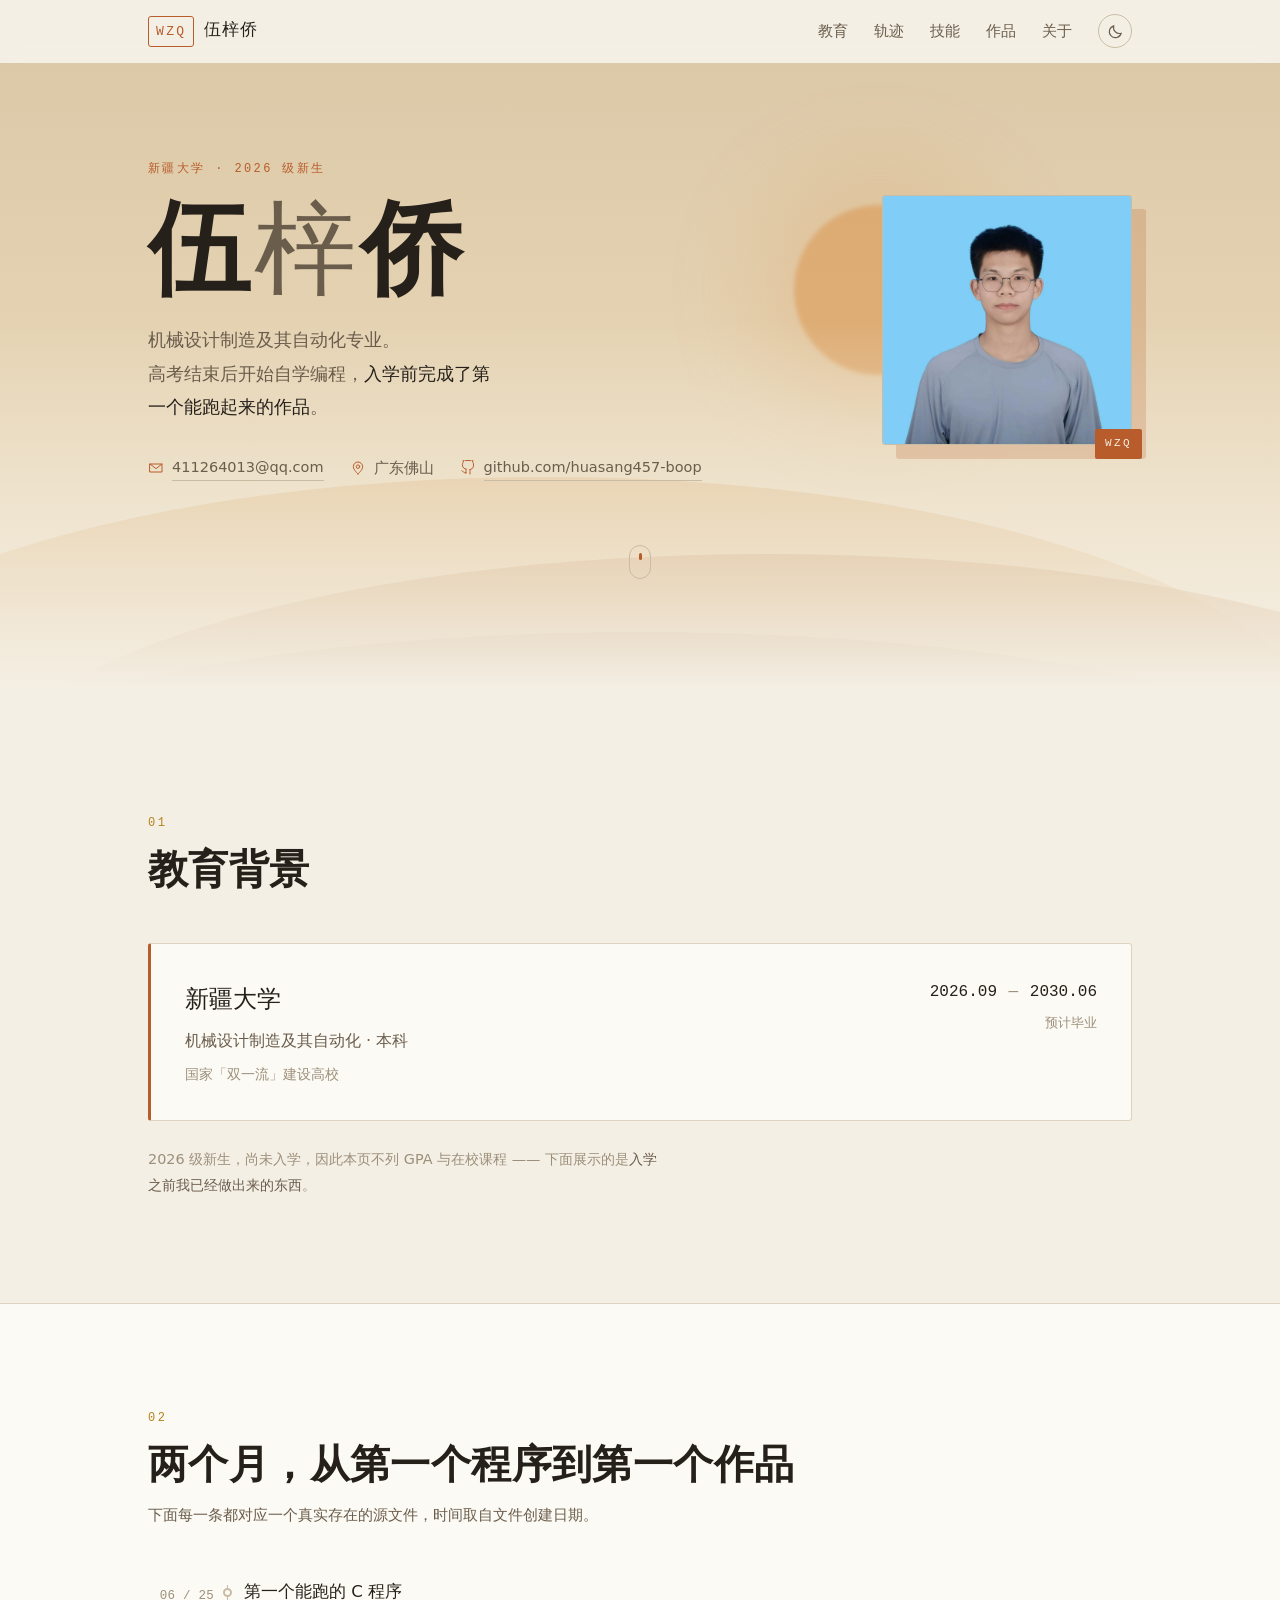
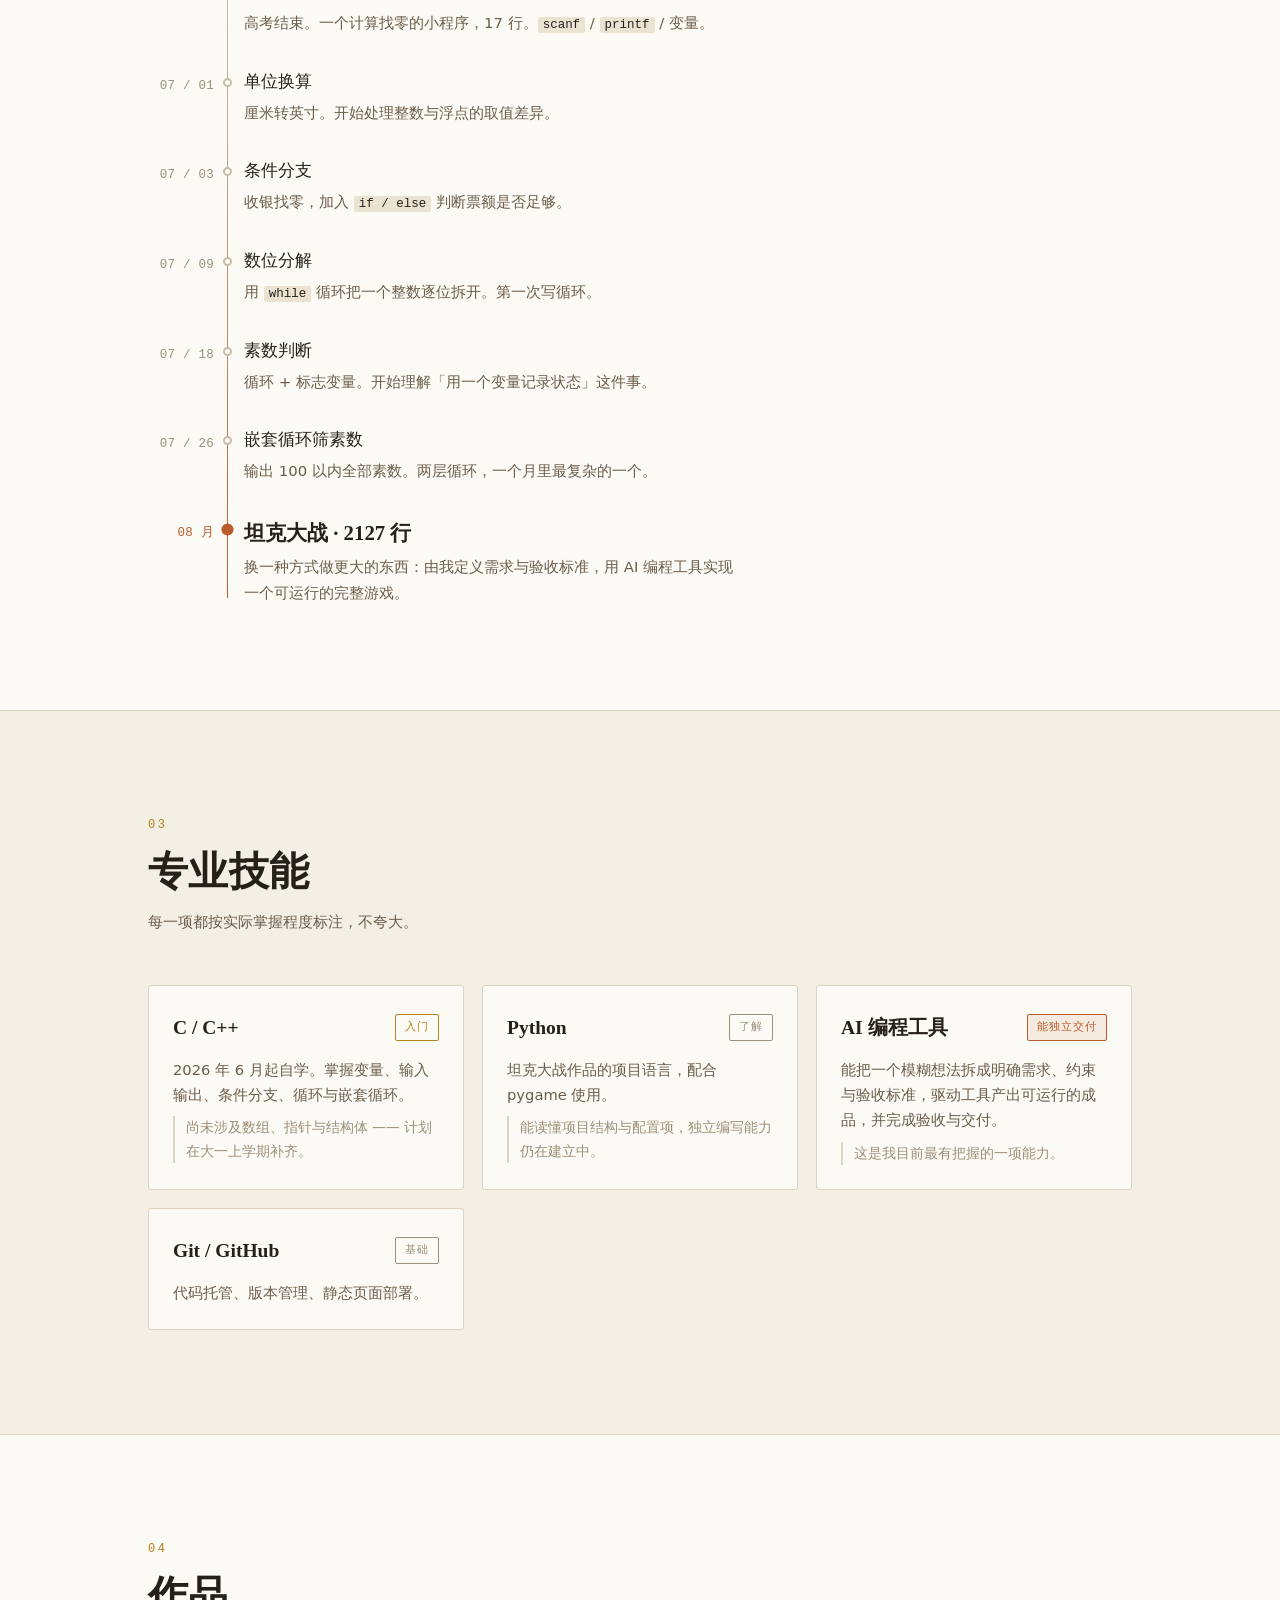
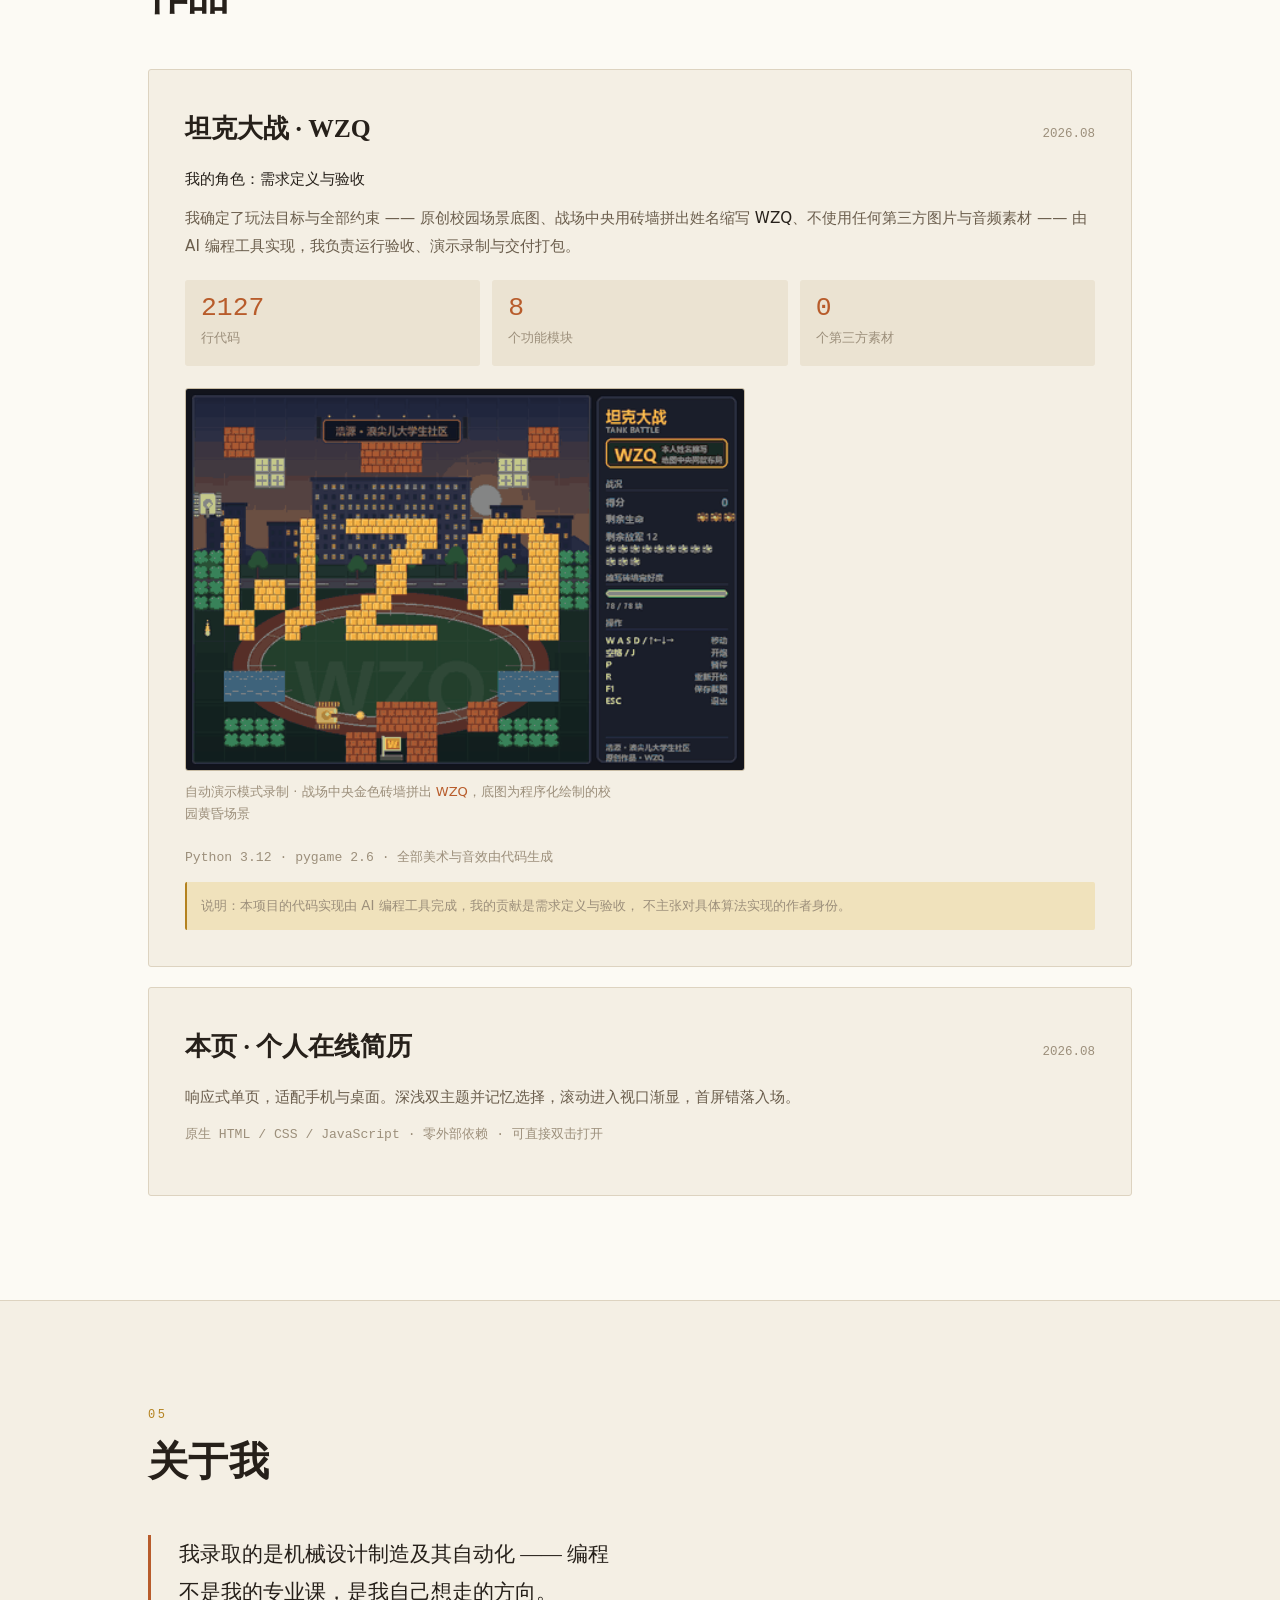
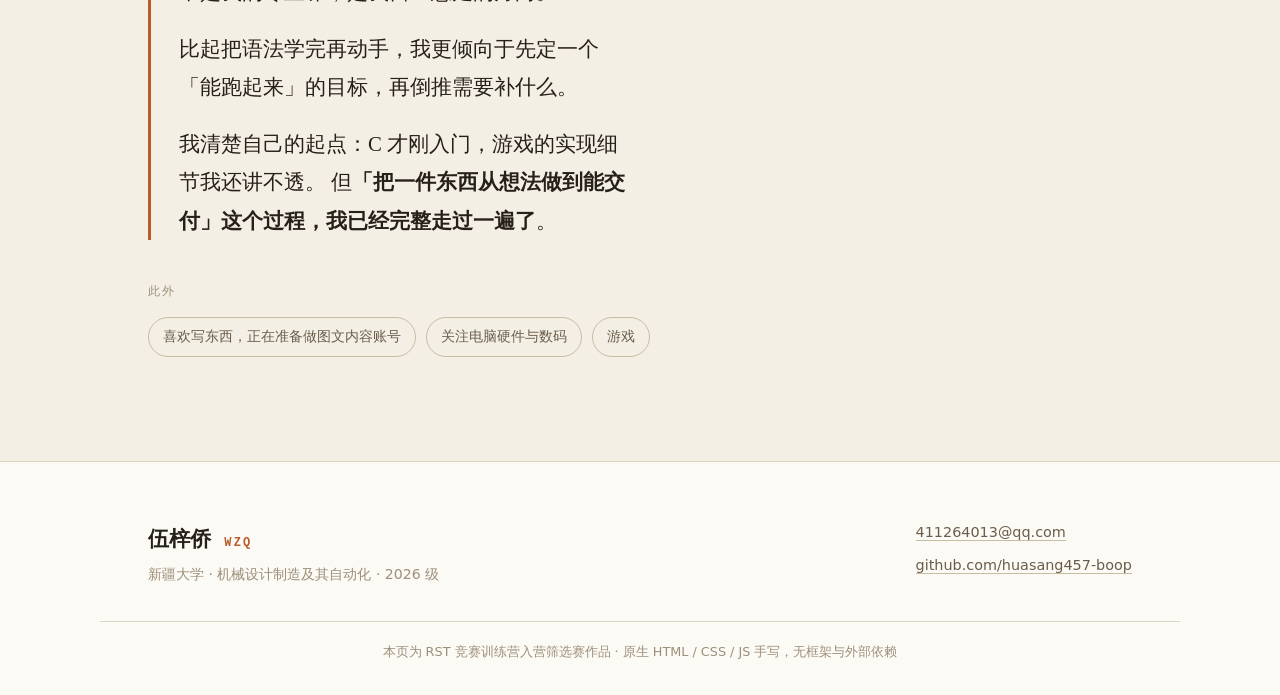
==== index.html @ b99a8194 "RST 竞赛训练营入营筛选赛作品 必做题：个人在线简历（resume/） - 原生 HTML/CSS/JS，零外部依赖，双击即可打开 - 375/768/1280 三档响应式实测通过 - 深浅主题切换" ====
<!DOCTYPE html>
<html lang="zh-CN">
<head>
<meta charset="UTF-8">
<meta name="viewport" content="width=device-width, initial-scale=1.0">
<title>伍梓侨 · 个人简历</title>
<!-- GitHub Pages 从仓库根目录发布，此页把访客转到 resume/ -->
<meta http-equiv="refresh" content="0; url=resume/index.html">
<link rel="canonical" href="resume/index.html">
<style>
  html { color-scheme: light dark; }
  body {
    margin: 0; min-height: 100vh; display: grid; place-items: center;
    background: #F4EFE4; color: #26201A;
    font-family: "PingFang SC", "Microsoft YaHei", system-ui, sans-serif;
    text-align: center; padding: 24px;
  }
  @media (prefers-color-scheme: dark) { body { background: #10161F; color: #EDE5D6; } }
  a { color: #B85C2B; }
  @media (prefers-color-scheme: dark) { a { color: #E0793F; } }
</style>
</head>
<body>
  <div>
    <p>正在跳转到简历页面…</p>
    <p><a href="resume/index.html">如果没有自动跳转，请点这里</a></p>
  </div>
  <script>location.replace('resume/index.html');</script>
</body>
</html>
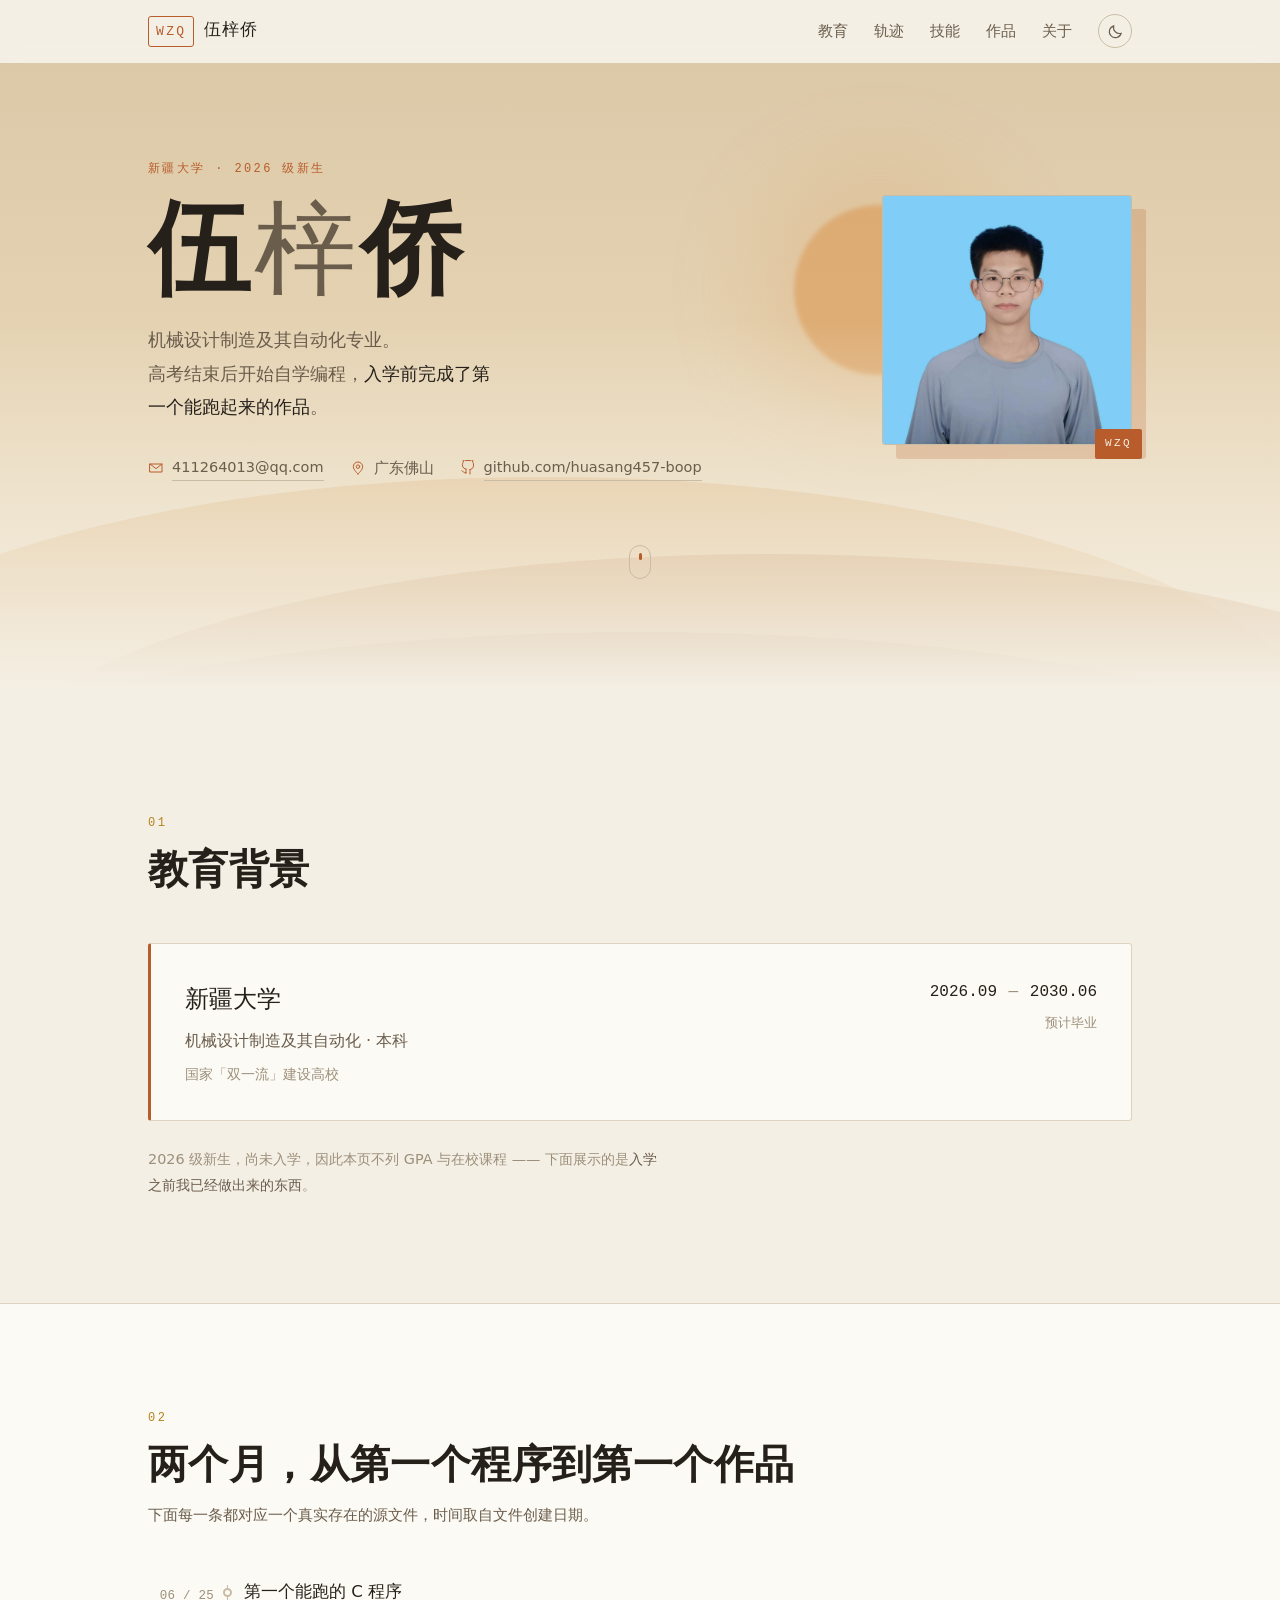
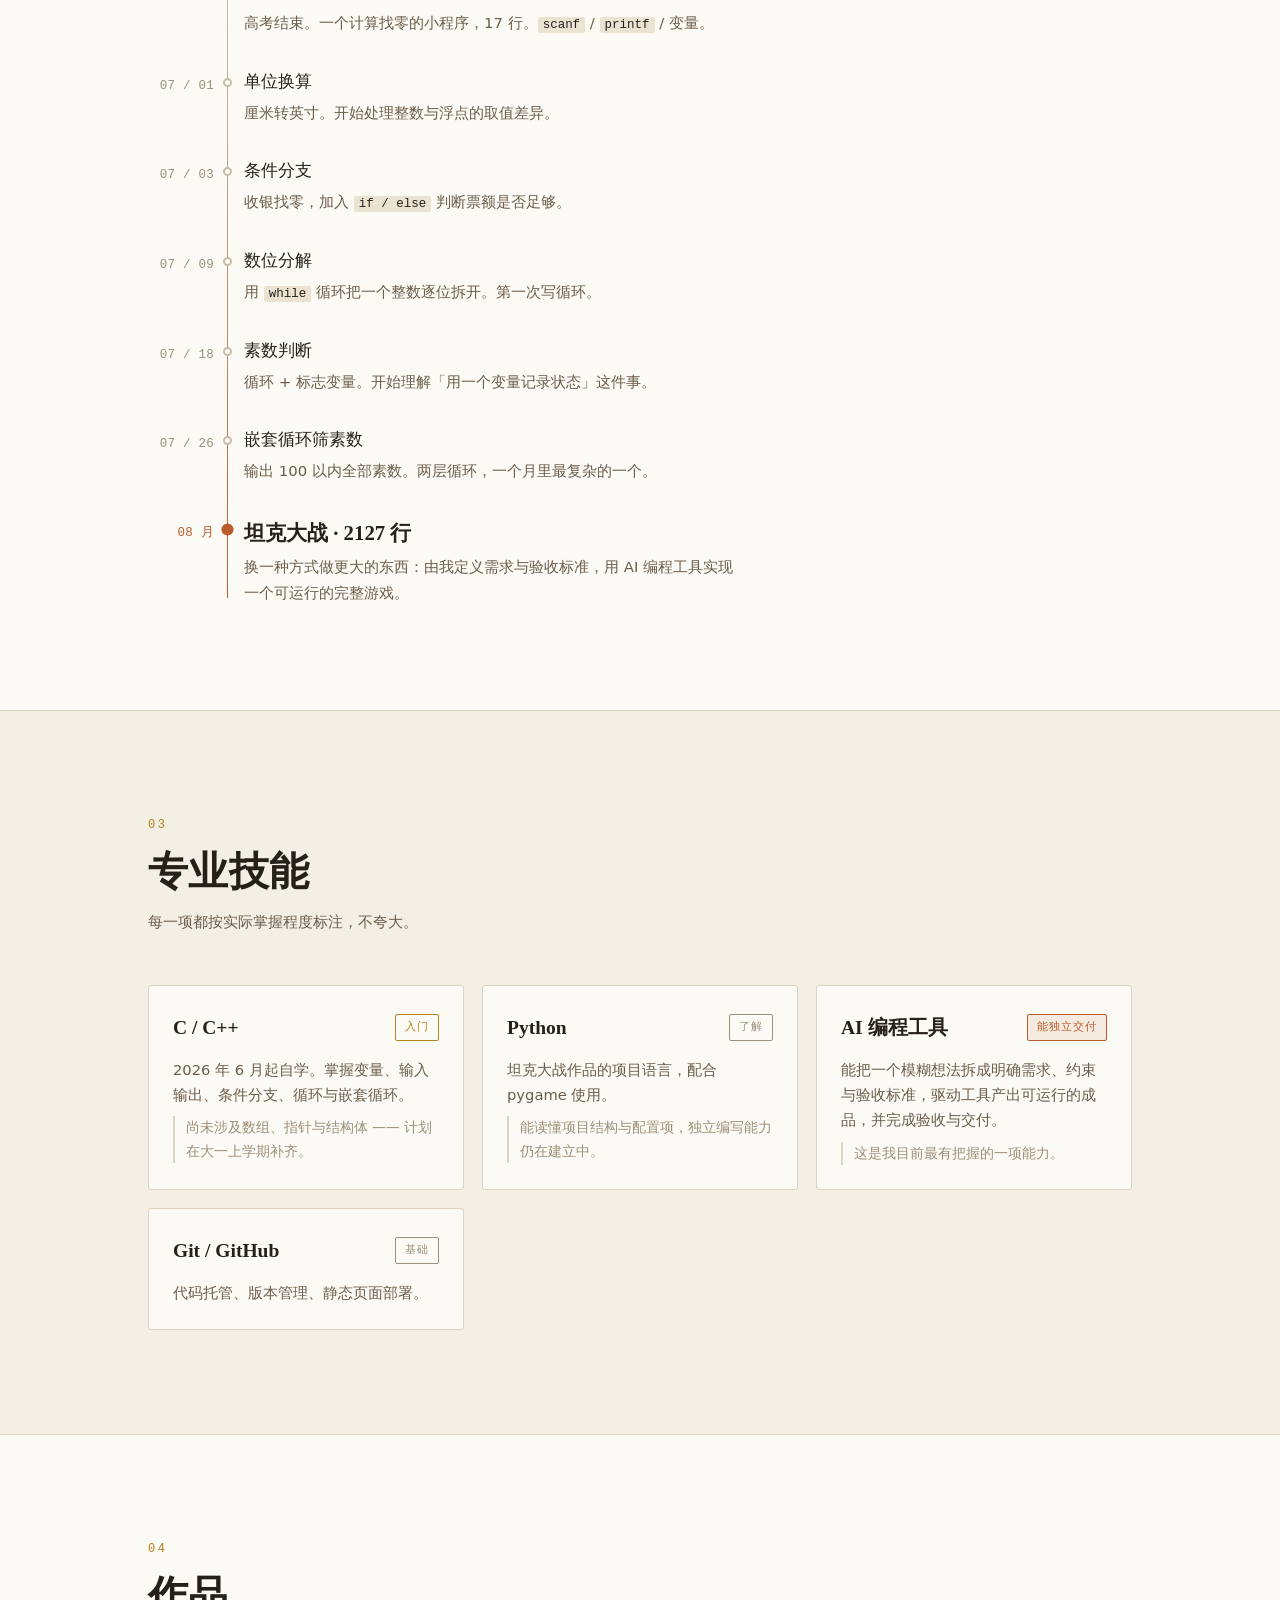
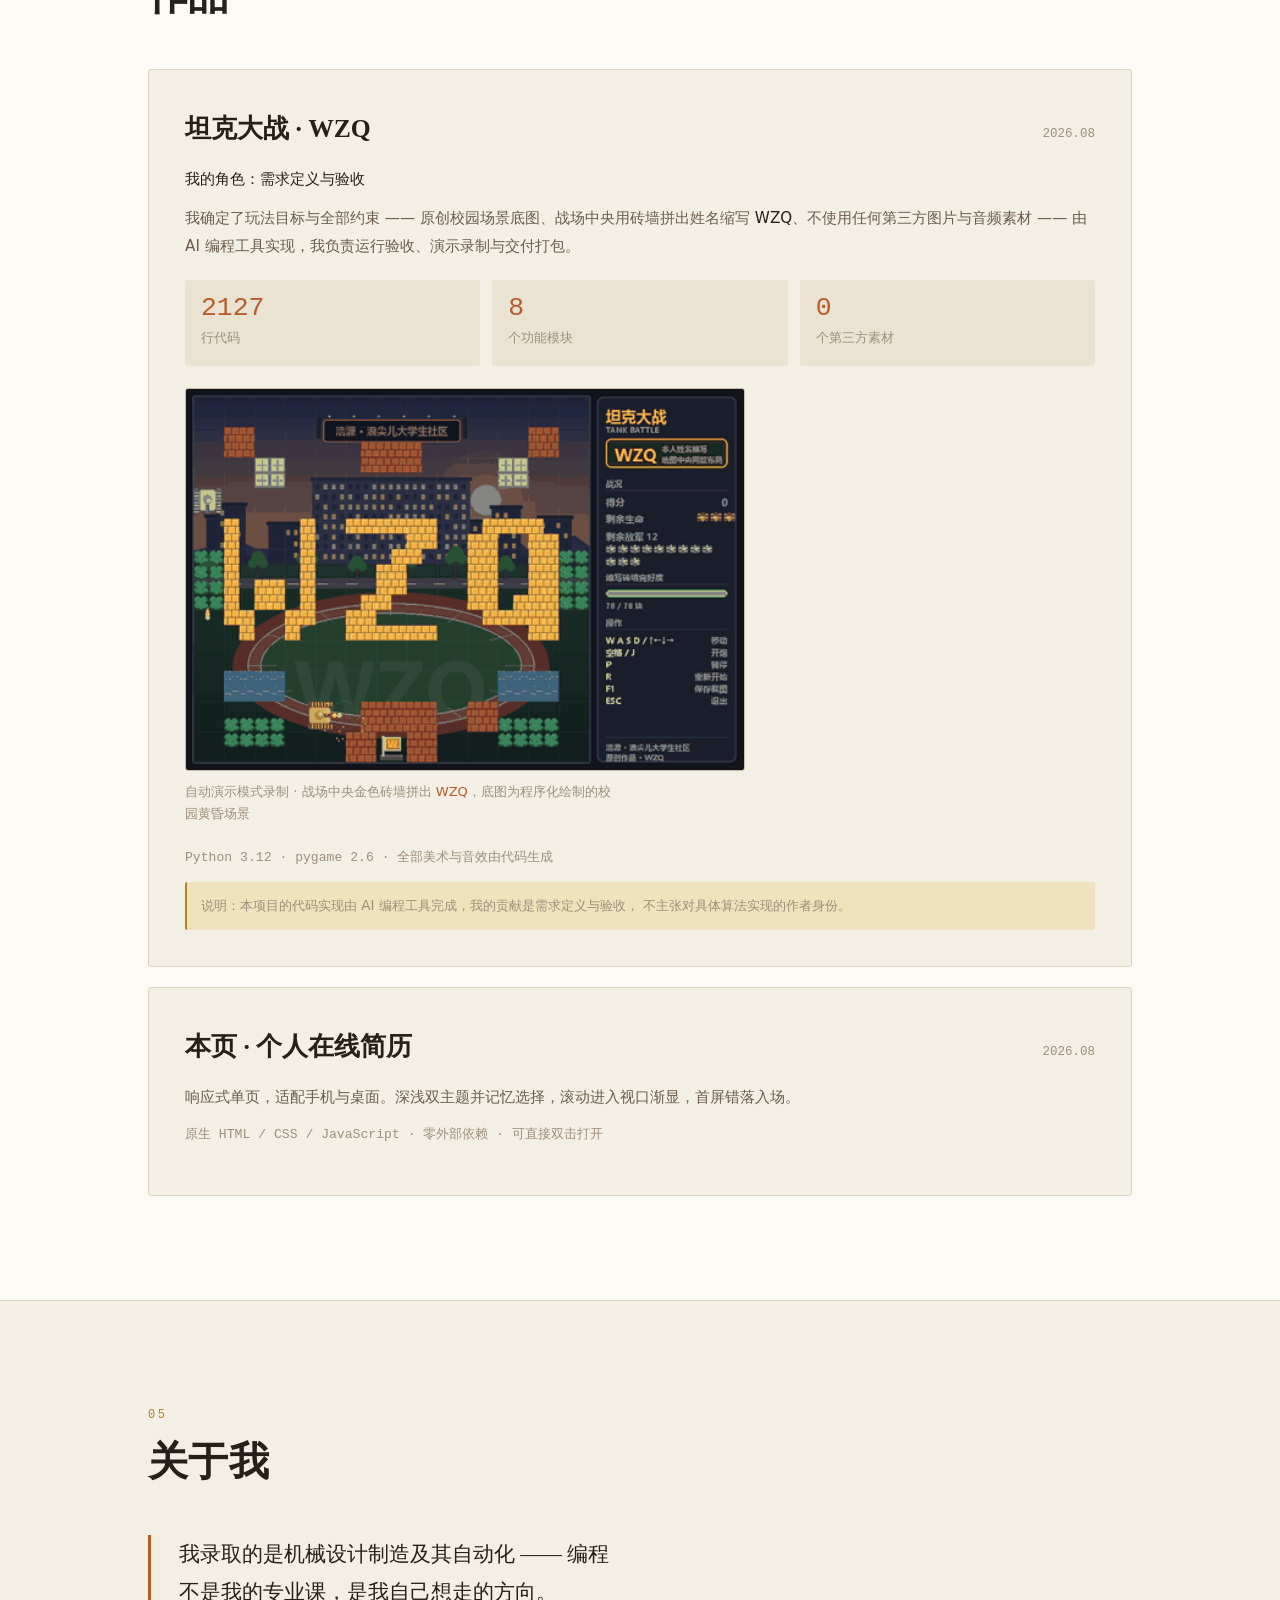
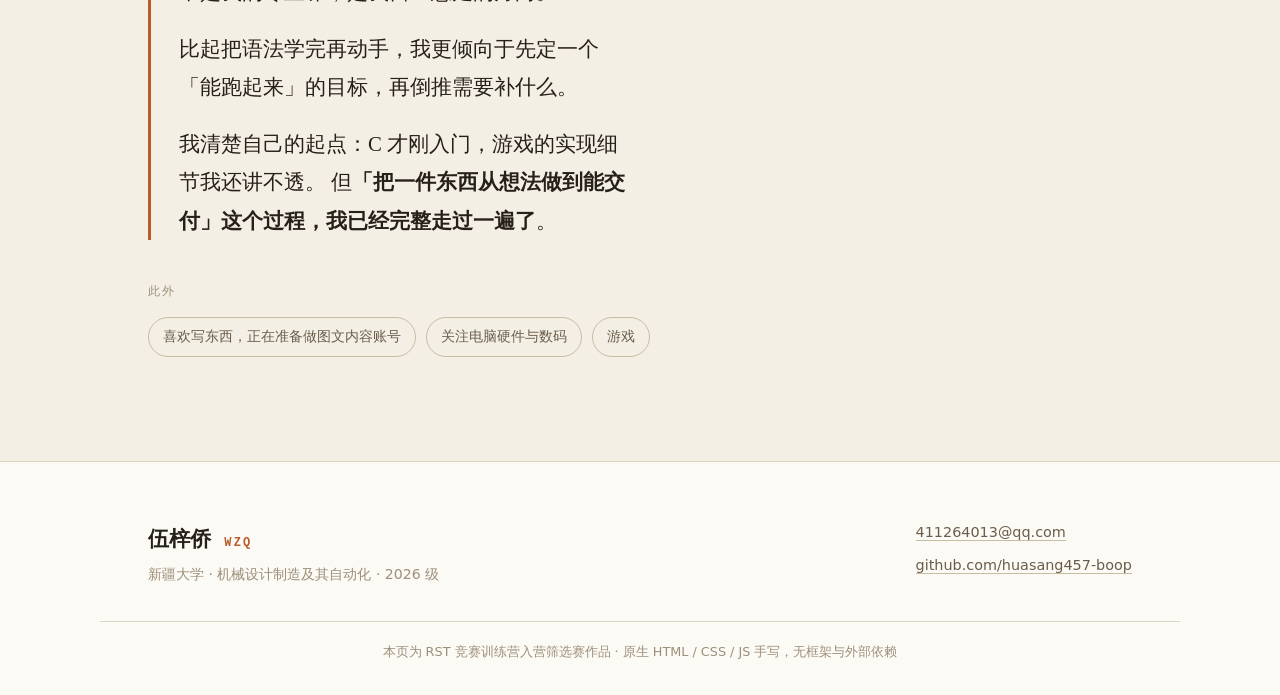
==== commit e9fda6ec: "RST 竞赛训练营入营筛选赛作品 必做题：个人在线简历（resume/） - 原生 HTML/CSS/JS，零外部依赖，双击即可打开 - 375/768/1280 三档响应式实测通过 - 深浅主题切换" ====
--- a/index.html
+++ b/index.html
@@ -4,27 +4,349 @@
 <meta charset="UTF-8">
 <meta name="viewport" content="width=device-width, initial-scale=1.0">
 <title>伍梓侨 · 个人简历</title>
-<!-- GitHub Pages 从仓库根目录发布，此页把访客转到 resume/ -->
-<meta http-equiv="refresh" content="0; url=resume/index.html">
-<link rel="canonical" href="resume/index.html">
-<style>
-  html { color-scheme: light dark; }
-  body {
-    margin: 0; min-height: 100vh; display: grid; place-items: center;
-    background: #F4EFE4; color: #26201A;
-    font-family: "PingFang SC", "Microsoft YaHei", system-ui, sans-serif;
-    text-align: center; padding: 24px;
-  }
-  @media (prefers-color-scheme: dark) { body { background: #10161F; color: #EDE5D6; } }
-  a { color: #B85C2B; }
-  @media (prefers-color-scheme: dark) { a { color: #E0793F; } }
-</style>
+<meta name="description" content="伍梓侨 —— 新疆大学 2026 级机械设计制造及其自动化专业新生。">
+<meta name="author" content="伍梓侨">
+<link rel="stylesheet" href="style.css">
+<!-- 内联 SVG 图标，无外部图标库依赖；favicon 用 data URI，避免额外请求 -->
+<link rel="icon" href="data:image/svg+xml,<svg xmlns='http://www.w3.org/2000/svg' viewBox='0 0 32 32'><text y='26' font-size='24'>🏜️</text></svg>">
 </head>
 <body>
-  <div>
-    <p>正在跳转到简历页面…</p>
-    <p><a href="resume/index.html">如果没有自动跳转，请点这里</a></p>
-  </div>
-  <script>location.replace('resume/index.html');</script>
+
+<!-- ══════════ 顶部导航 ══════════
+     桌面端为横向导航条；≤768px 折叠为汉堡菜单（见 script.js） -->
+<header class="site-header" id="siteHeader">
+  <div class="nav-inner">
+    <a class="brand" href="#top" aria-label="返回顶部">
+      <span class="brand-mark">WZQ</span>
+      <span class="brand-name">伍梓侨</span>
+    </a>
+
+    <!-- 汉堡按钮：仅移动端可见 -->
+    <button class="nav-toggle" id="navToggle" aria-label="展开导航菜单" aria-expanded="false" aria-controls="navMenu">
+      <span class="bar"></span><span class="bar"></span><span class="bar"></span>
+    </button>
+
+    <nav class="nav-menu" id="navMenu" aria-label="主导航">
+      <a href="#education">教育</a>
+      <a href="#journey">轨迹</a>
+      <a href="#skills">技能</a>
+      <a href="#projects">作品</a>
+      <a href="#about">关于</a>
+      <!-- 主题切换：状态写入 localStorage，见 script.js -->
+      <button class="theme-toggle" id="themeToggle" aria-label="切换深色 / 浅色主题">
+        <svg class="icon-sun" viewBox="0 0 24 24" aria-hidden="true">
+          <circle cx="12" cy="12" r="4.2"/>
+          <g stroke-linecap="round">
+            <line x1="12" y1="2.5" x2="12" y2="5"/><line x1="12" y1="19" x2="12" y2="21.5"/>
+            <line x1="2.5" y1="12" x2="5" y2="12"/><line x1="19" y1="12" x2="21.5" y2="12"/>
+            <line x1="5.2" y1="5.2" x2="7" y2="7"/><line x1="17" y1="17" x2="18.8" y2="18.8"/>
+            <line x1="18.8" y1="5.2" x2="17" y2="7"/><line x1="7" y1="17" x2="5.2" y2="18.8"/>
+          </g>
+        </svg>
+        <svg class="icon-moon" viewBox="0 0 24 24" aria-hidden="true">
+          <path d="M20 14.5A8.5 8.5 0 0 1 9.5 4a8.5 8.5 0 1 0 10.5 10.5z"/>
+        </svg>
+      </button>
+    </nav>
+  </div>
+</header>
+
+<main id="top">
+
+<!-- ══════════ 首屏 ══════════
+     背景为纯 CSS 绘制的戈壁地平线，无图片素材 -->
+<section class="hero">
+  <div class="dunes" aria-hidden="true">
+    <div class="sun"></div>
+    <div class="dune dune-3"></div>
+    <div class="dune dune-2"></div>
+    <div class="dune dune-1"></div>
+  </div>
+
+  <div class="hero-inner">
+    <div class="hero-text">
+      <p class="eyebrow reveal" data-delay="0">新疆大学 · 2026 级新生</p>
+      <h1 class="reveal" data-delay="1">伍<span class="thin">梓</span>侨</h1>
+      <p class="tagline reveal" data-delay="2">
+        机械设计制造及其自动化专业。<br>
+        高考结束后开始自学编程，<strong>入学前完成了第一个能跑起来的作品</strong>。
+      </p>
+
+      <ul class="hero-meta reveal" data-delay="3">
+        <li>
+          <svg viewBox="0 0 24 24" aria-hidden="true"><path d="M3 6h18v12H3z"/><path d="M3 6l9 7 9-7"/></svg>
+          <a href="mailto:411264013@qq.com">411264013@qq.com</a>
+        </li>
+        <li>
+          <svg viewBox="0 0 24 24" aria-hidden="true"><path d="M12 21s7-6.2 7-11a7 7 0 1 0-14 0c0 4.8 7 11 7 11z"/><circle cx="12" cy="10" r="2.6"/></svg>
+          <span>广东佛山</span>
+        </li>
+        <li>
+          <svg viewBox="0 0 24 24" aria-hidden="true"><path d="M9 19c-4 1.4-4-2.4-6-3m12 5v-3.9a3.4 3.4 0 0 0-.9-2.6c3-.3 6.2-1.5 6.2-6.7A5.2 5.2 0 0 0 19 3.3a4.9 4.9 0 0 0-.1-3.6s-1.1-.3-3.6 1.4a12.3 12.3 0 0 0-6.6 0C6.2-.6 5.1-.3 5.1-.3A4.9 4.9 0 0 0 5 3.3 5.2 5.2 0 0 0 3.6 6.9c0 5.2 3.2 6.4 6.2 6.7a3.4 3.4 0 0 0-.9 2.5V20"/></svg>
+          <a href="https://github.com/huasang457-boop" target="_blank" rel="noopener">github.com/huasang457-boop</a>
+        </li>
+      </ul>
+
+      <!-- 联系方式仅保留邮箱。手机号不写入本页（包括注释），
+           因为页面源码在线公开可见，写在注释里同样会被爬虫抓取。 -->
+    </div>
+
+    <figure class="hero-photo reveal" data-delay="2">
+      <!-- 图片放在本目录内，使 resume/ 可独立部署，不依赖上级目录 -->
+      <img src="avatar.jpg" alt="伍梓侨的个人照片" width="1281" height="1280" loading="eager">
+      <figcaption class="photo-tag">WZQ</figcaption>
+    </figure>
+  </div>
+
+  <a class="scroll-cue" href="#education" aria-label="向下滚动">
+    <span></span>
+  </a>
+</section>
+
+<!-- ══════════ 教育背景 ══════════ -->
+<section id="education" class="section">
+  <div class="wrap">
+    <header class="section-head reveal">
+      <span class="sec-index">01</span>
+      <h2>教育背景</h2>
+    </header>
+
+    <div class="edu-card reveal">
+      <div class="edu-main">
+        <h3>新疆大学</h3>
+        <p class="edu-major">机械设计制造及其自动化 · 本科</p>
+        <p class="edu-note">国家「双一流」建设高校</p>
+      </div>
+      <div class="edu-side">
+        <p class="edu-time">2026.09 <span>—</span> 2030.06</p>
+        <p class="edu-status">预计毕业</p>
+      </div>
+    </div>
+
+    <p class="note reveal">
+      2026 级新生，尚未入学，因此本页不列 GPA 与在校课程 ——
+      下面展示的是<strong>入学之前我已经做出来的东西</strong>。
+    </p>
+  </div>
+</section>
+
+<!-- ══════════ 自学轨迹（特色区块） ══════════
+     这是本页的叙事主体：用真实文件的时间戳还原两个月的自学过程 -->
+<section id="journey" class="section section-alt">
+  <div class="wrap">
+    <header class="section-head reveal">
+      <span class="sec-index">02</span>
+      <h2>两个月，从第一个程序到第一个作品</h2>
+      <p class="section-dek">下面每一条都对应一个真实存在的源文件，时间取自文件创建日期。</p>
+    </header>
+
+    <ol class="timeline">
+      <li class="reveal">
+        <time datetime="2026-06-25">06 / 25</time>
+        <div class="tl-body">
+          <h4>第一个能跑的 C 程序</h4>
+          <p>高考结束。一个计算找零的小程序，17 行。<code>scanf</code> / <code>printf</code> / 变量。</p>
+        </div>
+      </li>
+      <li class="reveal">
+        <time datetime="2026-07-01">07 / 01</time>
+        <div class="tl-body">
+          <h4>单位换算</h4>
+          <p>厘米转英寸。开始处理整数与浮点的取值差异。</p>
+        </div>
+      </li>
+      <li class="reveal">
+        <time datetime="2026-07-03">07 / 03</time>
+        <div class="tl-body">
+          <h4>条件分支</h4>
+          <p>收银找零，加入 <code>if / else</code> 判断票额是否足够。</p>
+        </div>
+      </li>
+      <li class="reveal">
+        <time datetime="2026-07-09">07 / 09</time>
+        <div class="tl-body">
+          <h4>数位分解</h4>
+          <p>用 <code>while</code> 循环把一个整数逐位拆开。第一次写循环。</p>
+        </div>
+      </li>
+      <li class="reveal">
+        <time datetime="2026-07-18">07 / 18</time>
+        <div class="tl-body">
+          <h4>素数判断</h4>
+          <p>循环 + 标志变量。开始理解「用一个变量记录状态」这件事。</p>
+        </div>
+      </li>
+      <li class="reveal">
+        <time datetime="2026-07-26">07 / 26</time>
+        <div class="tl-body">
+          <h4>嵌套循环筛素数</h4>
+          <p>输出 100 以内全部素数。两层循环，一个月里最复杂的一个。</p>
+        </div>
+      </li>
+      <li class="reveal is-peak">
+        <time datetime="2026-08">08 月</time>
+        <div class="tl-body">
+          <h4>坦克大战 · 2127 行</h4>
+          <p>换一种方式做更大的东西：由我定义需求与验收标准，用 AI 编程工具实现一个可运行的完整游戏。</p>
+        </div>
+      </li>
+    </ol>
+  </div>
+</section>
+
+<!-- ══════════ 专业技能 ══════════ -->
+<section id="skills" class="section">
+  <div class="wrap">
+    <header class="section-head reveal">
+      <span class="sec-index">03</span>
+      <h2>专业技能</h2>
+      <p class="section-dek">每一项都按实际掌握程度标注，不夸大。</p>
+    </header>
+
+    <div class="skill-grid">
+      <article class="skill reveal">
+        <div class="skill-top">
+          <h3>C / C++</h3>
+          <span class="level level-2">入门</span>
+        </div>
+        <p>2026 年 6 月起自学。掌握变量、输入输出、条件分支、循环与嵌套循环。</p>
+        <p class="skill-honest">尚未涉及数组、指针与结构体 —— 计划在大一上学期补齐。</p>
+      </article>
+
+      <article class="skill reveal">
+        <div class="skill-top">
+          <h3>Python</h3>
+          <span class="level level-1">了解</span>
+        </div>
+        <p>坦克大战作品的项目语言，配合 pygame 使用。</p>
+        <p class="skill-honest">能读懂项目结构与配置项，独立编写能力仍在建立中。</p>
+      </article>
+
+      <article class="skill reveal">
+        <div class="skill-top">
+          <h3>AI 编程工具</h3>
+          <span class="level level-3">能独立交付</span>
+        </div>
+        <p>能把一个模糊想法拆成明确需求、约束与验收标准，驱动工具产出可运行的成品，并完成验收与交付。</p>
+        <p class="skill-honest">这是我目前最有把握的一项能力。</p>
+      </article>
+
+      <article class="skill reveal">
+        <div class="skill-top">
+          <h3>Git / GitHub</h3>
+          <span class="level level-1">基础</span>
+        </div>
+        <p>代码托管、版本管理、静态页面部署。</p>
+      </article>
+    </div>
+  </div>
+</section>
+
+<!-- ══════════ 项目经历 ══════════ -->
+<section id="projects" class="section section-alt">
+  <div class="wrap">
+    <header class="section-head reveal">
+      <span class="sec-index">04</span>
+      <h2>作品</h2>
+    </header>
+
+    <article class="project reveal">
+      <div class="project-head">
+        <h3>坦克大战 · WZQ</h3>
+        <span class="project-time">2026.08</span>
+      </div>
+      <p class="project-role"><strong>我的角色：</strong>需求定义与验收</p>
+      <p>
+        我确定了玩法目标与全部约束 —— 原创校园场景底图、战场中央用砖墙拼出姓名缩写
+        <strong>WZQ</strong>、不使用任何第三方图片与音频素材 ——
+        由 AI 编程工具实现，我负责运行验收、演示录制与交付打包。
+      </p>
+      <ul class="project-facts">
+        <li><b>2127</b><span>行代码</span></li>
+        <li><b>8</b><span>个功能模块</span></li>
+        <li><b>0</b><span>个第三方素材</span></li>
+      </ul>
+      <!-- 演示动画：由游戏自带的 --demo 自动演示模式录制，非手动剪辑
+           lazy 加载，不拖慢首屏 -->
+      <figure class="project-demo">
+        <img src="tank-demo.gif" alt="坦克大战演示动画：战场中央的金色砖墙拼出 WZQ 字样，背景为校园黄昏场景"
+             width="457" height="312" loading="lazy" decoding="async">
+        <figcaption>
+          自动演示模式录制 · 战场中央金色砖墙拼出 <strong>WZQ</strong>，底图为程序化绘制的校园黄昏场景
+        </figcaption>
+      </figure>
+
+      <p class="project-stack">Python 3.12 · pygame 2.6 · 全部美术与音效由代码生成</p>
+      <p class="project-honest">
+        说明：本项目的代码实现由 AI 编程工具完成，我的贡献是需求定义与验收，
+        不主张对具体算法实现的作者身份。
+      </p>
+    </article>
+
+    <article class="project reveal">
+      <div class="project-head">
+        <h3>本页 · 个人在线简历</h3>
+        <span class="project-time">2026.08</span>
+      </div>
+      <p>
+        响应式单页，适配手机与桌面。深浅双主题并记忆选择，滚动进入视口渐显，首屏错落入场。
+      </p>
+      <p class="project-stack">原生 HTML / CSS / JavaScript · 零外部依赖 · 可直接双击打开</p>
+    </article>
+  </div>
+</section>
+
+<!-- ══════════ 关于我 ══════════ -->
+<section id="about" class="section">
+  <div class="wrap">
+    <header class="section-head reveal">
+      <span class="sec-index">05</span>
+      <h2>关于我</h2>
+    </header>
+
+    <blockquote class="statement reveal">
+      <p>
+        我录取的是机械设计制造及其自动化 —— 编程不是我的专业课，是我自己想走的方向。
+      </p>
+      <p>
+        比起把语法学完再动手，我更倾向于先定一个「能跑起来」的目标，再倒推需要补什么。
+      </p>
+      <p>
+        我清楚自己的起点：C 才刚入门，游戏的实现细节我还讲不透。
+        但<strong>「把一件东西从想法做到能交付」这个过程，我已经完整走过一遍了</strong>。
+      </p>
+    </blockquote>
+
+    <div class="interests reveal">
+      <h3>此外</h3>
+      <ul>
+        <li>喜欢写东西，正在准备做图文内容账号</li>
+        <li>关注电脑硬件与数码</li>
+        <li>游戏</li>
+      </ul>
+    </div>
+  </div>
+</section>
+
+</main>
+
+<!-- ══════════ 页脚 ══════════ -->
+<footer class="site-footer">
+  <div class="wrap footer-inner">
+    <div>
+      <p class="footer-name">伍梓侨 <span>WZQ</span></p>
+      <p class="footer-sub">新疆大学 · 机械设计制造及其自动化 · 2026 级</p>
+    </div>
+    <ul class="footer-links">
+      <li><a href="mailto:411264013@qq.com">411264013@qq.com</a></li>
+      <li><a href="https://github.com/huasang457-boop" target="_blank" rel="noopener">github.com/huasang457-boop</a></li>
+    </ul>
+  </div>
+  <p class="colophon">
+    本页为 RST 竞赛训练营入营筛选赛作品 · 原生 HTML / CSS / JS 手写，无框架与外部依赖
+  </p>
+</footer>
+
+<script src="script.js"></script>
 </body>
 </html>
--- a/style.css
+++ b/style.css
@@ -0,0 +1,446 @@
+/* ============================================================
+   伍梓侨 · 个人简历  样式表
+   ------------------------------------------------------------
+   设计方向：西北 / 新疆地域色
+     浅色主题 = 戈壁米白 + 沙岩赭 + 胡杨金
+     深色主题 = 夜空靛蓝 + 沙岩赭 + 胡杨金
+   约束：零外部依赖（不引入字体 CDN / 图标库 / CSS 框架），
+         保证评委双击 index.html 即可正常显示。
+   ============================================================ */
+
+/* ---------- 1. 设计令牌（浅色为默认） ---------- */
+:root {
+  /* 底色与层次 */
+  --bg:         #F4EFE4;   /* 戈壁米白 */
+  --surface:    #FCFAF4;
+  --surface-2:  #EBE3D2;
+  /* 文字 */
+  --ink:        #26201A;
+  --ink-2:      #6A5D4C;
+  --ink-3:      #9C8F7B;
+  /* 分隔线 */
+  --rule:       #DDD3C0;
+  --rule-2:     #C8BCA4;
+  /* 主色与强调色 */
+  --sand:       #B85C2B;   /* 沙岩赭：主色 */
+  --gold:       #B4821F;   /* 胡杨金：强调色（浅底上压暗以保证对比度） */
+  --gold-soft:  #F0E2BC;
+  --indigo:     #1E3A5F;   /* 夜空靛蓝 */
+  /* 首屏天空 */
+  --sky-top:    #DCC9A8;
+  --sky-bot:    #F0DFC0;
+  --sun:        #D98A3C;
+  --dune-1:     #B0763E;
+  --dune-2:     #C89154;
+  --dune-3:     #DCB176;
+
+  /* 字体栈：全部使用系统已装字体，无网络请求 */
+  --serif: "Noto Serif SC", "Source Han Serif SC", "Songti SC", STSong, SimSun, Georgia, serif;
+  --sans:  "PingFang SC", "Microsoft YaHei", "Hiragino Sans GB", "Noto Sans SC", system-ui, sans-serif;
+  --mono:  "JetBrains Mono", "Cascadia Mono", Consolas, "Courier New", monospace;
+
+  /* 版心与节奏 */
+  --wrap: 1080px;
+  --pad:  clamp(20px, 5vw, 48px);
+}
+
+/* 深色主题：跟随系统 */
+@media (prefers-color-scheme: dark) {
+  :root:not([data-theme="light"]) {
+    --bg:        #10161F;   /* 夜空靛蓝 */
+    --surface:   #18202B;
+    --surface-2: #202A37;
+    --ink:       #EDE5D6;
+    --ink-2:     #A79C8A;
+    --ink-3:     #6D6656;
+    --rule:      #28323F;
+    --rule-2:    #3A4756;
+    --sand:      #E0793F;
+    --gold:      #E5B75C;
+    --gold-soft: #33291339;
+    --indigo:    #7FA8D4;
+    --sky-top:   #0C1220;
+    --sky-bot:   #1D2436;
+    --sun:       #C9702F;
+    --dune-1:    #1A212E;
+    --dune-2:    #232C3B;
+    --dune-3:    #2C3647;
+  }
+}
+/* 深色主题：用户手动切换（优先级高于系统） */
+:root[data-theme="dark"] {
+  --bg:        #10161F;
+  --surface:   #18202B;
+  --surface-2: #202A37;
+  --ink:       #EDE5D6;
+  --ink-2:     #A79C8A;
+  --ink-3:     #6D6656;
+  --rule:      #28323F;
+  --rule-2:    #3A4756;
+  --sand:      #E0793F;
+  --gold:      #E5B75C;
+  --gold-soft: #33291339;
+  --indigo:    #7FA8D4;
+  --sky-top:   #0C1220;
+  --sky-bot:   #1D2436;
+  --sun:       #C9702F;
+  --dune-1:    #1A212E;
+  --dune-2:    #232C3B;
+  --dune-3:    #2C3647;
+}
+
+/* ---------- 2. 基础重置 ---------- */
+*, *::before, *::after { box-sizing: border-box; }
+html { scroll-behavior: smooth; -webkit-text-size-adjust: 100%; }
+body {
+  margin: 0;
+  background: var(--bg);
+  color: var(--ink);
+  font-family: var(--sans);
+  font-size: 16px;
+  line-height: 1.8;
+  -webkit-font-smoothing: antialiased;
+  overflow-x: hidden;               /* 兜底：任何情况下不出现横向滚动条 */
+}
+img { max-width: 100%; height: auto; display: block; }
+a { color: inherit; text-decoration: none; }
+ul, ol { list-style: none; margin: 0; padding: 0; }
+h1, h2, h3, h4 { margin: 0; font-weight: 400; text-wrap: balance; }
+p { margin: 0; }
+:focus-visible { outline: 2px solid var(--sand); outline-offset: 3px; border-radius: 2px; }
+
+.wrap { max-width: var(--wrap); margin: 0 auto; padding: 0 var(--pad); }
+
+/* ---------- 3. 顶部导航 ---------- */
+.site-header {
+  position: sticky; top: 0; z-index: 50;
+  background: color-mix(in srgb, var(--bg) 88%, transparent);
+  backdrop-filter: blur(10px);
+  border-bottom: 1px solid transparent;
+  transition: border-color .3s, background .3s;
+}
+.site-header.is-scrolled { border-bottom-color: var(--rule); }
+.nav-inner {
+  max-width: var(--wrap); margin: 0 auto; padding: 14px var(--pad);
+  display: flex; align-items: center; justify-content: space-between; gap: 16px;
+}
+.brand { display: flex; align-items: baseline; gap: 10px; }
+.brand-mark {
+  font-family: var(--mono); font-size: 13px; font-weight: 500;
+  letter-spacing: .18em; color: var(--sand);
+  border: 1px solid var(--sand); padding: 3px 7px; border-radius: 3px;
+}
+.brand-name { font-family: var(--serif); font-size: 17px; letter-spacing: .04em; }
+
+.nav-menu { display: flex; align-items: center; gap: 26px; }
+.nav-menu a { font-size: 14.5px; color: var(--ink-2); transition: color .2s; position: relative; }
+.nav-menu a::after {
+  content: ""; position: absolute; left: 0; right: 100%; bottom: -4px;
+  height: 1px; background: var(--sand); transition: right .25s;
+}
+.nav-menu a:hover { color: var(--ink); }
+.nav-menu a:hover::after { right: 0; }
+
+.theme-toggle {
+  background: none; border: 1px solid var(--rule-2); border-radius: 50%;
+  width: 34px; height: 34px; padding: 0; cursor: pointer; color: var(--ink-2);
+  display: grid; place-items: center; transition: border-color .2s, color .2s;
+}
+.theme-toggle:hover { border-color: var(--sand); color: var(--sand); }
+.theme-toggle svg { width: 17px; height: 17px; fill: none; stroke: currentColor; stroke-width: 1.6; }
+/* 浅色主题显示月亮（点击切到深色），深色主题显示太阳 */
+.icon-moon { display: block; }
+.icon-sun  { display: none; }
+@media (prefers-color-scheme: dark) {
+  :root:not([data-theme="light"]) .icon-moon { display: none; }
+  :root:not([data-theme="light"]) .icon-sun  { display: block; }
+}
+:root[data-theme="dark"] .icon-moon { display: none; }
+:root[data-theme="dark"] .icon-sun  { display: block; }
+
+/* 汉堡按钮：默认隐藏，≤768px 显示 */
+.nav-toggle {
+  display: none; background: none; border: 0; cursor: pointer;
+  width: 38px; height: 34px; padding: 7px 6px; flex-direction: column; justify-content: space-between;
+}
+.nav-toggle .bar {
+  display: block; height: 2px; width: 100%; background: var(--ink);
+  border-radius: 2px; transition: transform .3s, opacity .2s;
+}
+
+/* ---------- 4. 首屏 ---------- */
+.hero { position: relative; overflow: hidden; padding: clamp(48px, 9vw, 96px) 0 clamp(70px, 11vw, 130px); }
+
+/* 纯 CSS 戈壁地平线，无任何图片素材 */
+.dunes { position: absolute; inset: 0; z-index: 0; background: linear-gradient(to bottom, var(--sky-top), var(--sky-bot)); }
+.dunes .sun {
+  position: absolute; left: 62%; top: 22%; width: clamp(90px, 14vw, 170px); aspect-ratio: 1;
+  border-radius: 50%; background: var(--sun); opacity: .5;
+  filter: blur(2px); box-shadow: 0 0 90px 40px color-mix(in srgb, var(--sun) 34%, transparent);
+}
+.dunes .dune { position: absolute; left: -12%; right: -12%; border-radius: 50% 50% 0 0 / 100% 100% 0 0; }
+.dunes .dune-3 { bottom: -8%;  height: 44%; background: var(--dune-3); opacity: .55; transform: translateX(-6%); }
+.dunes .dune-2 { bottom: -14%; height: 38%; background: var(--dune-2); opacity: .65; transform: translateX(8%); }
+.dunes .dune-1 { bottom: -20%; height: 32%; background: var(--dune-1); opacity: .75; }
+/* 底部压暗，保证文字可读性 */
+.hero::after {
+  content: ""; position: absolute; inset: 0; z-index: 1; pointer-events: none;
+  background: linear-gradient(to bottom, transparent 40%, var(--bg) 97%);
+}
+
+.hero-inner {
+  position: relative; z-index: 2;
+  max-width: var(--wrap); margin: 0 auto; padding: 0 var(--pad);
+  display: grid; grid-template-columns: 1fr auto; gap: clamp(28px, 5vw, 64px); align-items: center;
+}
+.eyebrow {
+  font-family: var(--mono); font-size: 12px; letter-spacing: .2em; text-transform: uppercase;
+  color: var(--sand); margin-bottom: 18px;
+}
+.hero h1 {
+  font-family: var(--serif); font-weight: 900;
+  font-size: clamp(3.2rem, 12vw, 6.4rem); line-height: 1; letter-spacing: .04em;
+  margin-bottom: 22px;
+}
+.hero h1 .thin { font-weight: 200; color: var(--ink-2); }   /* 极端字重对比 */
+.tagline { font-size: clamp(1rem, 2.2vw, 1.14rem); color: var(--ink-2); max-width: 30ch; line-height: 1.85; }
+.tagline strong { color: var(--ink); font-weight: 500; }
+
+.hero-meta { display: flex; flex-wrap: wrap; gap: 10px 26px; margin-top: 30px; }
+.hero-meta li { display: flex; align-items: center; gap: 8px; font-size: 14.5px; color: var(--ink-2); }
+.hero-meta svg { width: 16px; height: 16px; flex: none; fill: none; stroke: var(--sand); stroke-width: 1.5; stroke-linecap: round; stroke-linejoin: round; }
+.hero-meta a { border-bottom: 1px solid var(--rule-2); transition: border-color .2s, color .2s; }
+.hero-meta a:hover { color: var(--sand); border-bottom-color: var(--sand); }
+
+.hero-photo { position: relative; margin: 0; width: clamp(150px, 26vw, 250px); flex: none; }
+.hero-photo img {
+  width: 100%; aspect-ratio: 1; object-fit: cover; border-radius: 3px;
+  border: 1px solid var(--rule-2);
+  box-shadow: 14px 14px 0 color-mix(in srgb, var(--sand) 22%, transparent);
+}
+.photo-tag {
+  position: absolute; right: -10px; bottom: -14px;
+  font-family: var(--mono); font-size: 11px; letter-spacing: .22em; font-weight: 500;
+  color: var(--bg); background: var(--sand); padding: 5px 10px; border-radius: 2px;
+}
+
+.scroll-cue { position: relative; z-index: 2; display: block; width: 22px; height: 34px; margin: clamp(36px, 6vw, 64px) auto 0; border: 1px solid var(--rule-2); border-radius: 12px; }
+.scroll-cue span { display: block; width: 3px; height: 7px; border-radius: 2px; background: var(--sand); margin: 7px auto 0; animation: cue 1.9s ease-in-out infinite; }
+@keyframes cue { 0%, 100% { transform: translateY(0); opacity: 1; } 55% { transform: translateY(11px); opacity: .2; } }
+
+/* ---------- 5. 通用区块 ---------- */
+.section { padding: clamp(58px, 9vw, 104px) 0; }
+.section-alt { background: var(--surface); border-block: 1px solid var(--rule); }
+.section-head { margin-bottom: clamp(30px, 5vw, 48px); }
+.sec-index {
+  display: block; font-family: var(--mono); font-size: 12px; letter-spacing: .22em;
+  color: var(--gold); margin-bottom: 10px;
+}
+.section-head h2 {
+  font-family: var(--serif); font-weight: 900;
+  font-size: clamp(1.7rem, 4.4vw, 2.5rem); line-height: 1.25; letter-spacing: .01em;
+}
+.section-dek { margin-top: 12px; color: var(--ink-2); font-size: .96rem; max-width: 54ch; }
+.note { margin-top: 26px; color: var(--ink-3); font-size: .9rem; max-width: 56ch; line-height: 1.8; }
+.note strong { color: var(--ink-2); font-weight: 500; }
+
+/* ---------- 6. 教育背景 ---------- */
+.edu-card {
+  display: flex; flex-wrap: wrap; justify-content: space-between; gap: 20px;
+  padding: clamp(22px, 3.6vw, 34px);
+  background: var(--surface); border: 1px solid var(--rule);
+  border-left: 3px solid var(--sand); border-radius: 3px;
+}
+.section-alt .edu-card { background: var(--bg); }
+.edu-main h3 { font-family: var(--serif); font-size: 1.5rem; font-weight: 500; margin-bottom: 6px; }
+.edu-major { color: var(--ink-2); font-size: 1rem; }
+.edu-note { color: var(--ink-3); font-size: .85rem; margin-top: 6px; }
+.edu-side { text-align: right; }
+.edu-time { font-family: var(--mono); font-size: 1rem; color: var(--ink); font-variant-numeric: tabular-nums; }
+.edu-time span { color: var(--ink-3); margin: 0 2px; }
+.edu-status { font-size: .82rem; color: var(--ink-3); margin-top: 4px; }
+
+/* ---------- 7. 自学轨迹时间线 ---------- */
+.timeline { position: relative; padding-left: 96px; }
+.timeline::before {
+  content: ""; position: absolute; left: 79px; top: 8px; bottom: 8px; width: 1px;
+  background: linear-gradient(to bottom, var(--rule-2), var(--sand));
+}
+.timeline li { position: relative; padding-bottom: 30px; }
+.timeline li:last-child { padding-bottom: 0; }
+.timeline li::before {                       /* 节点圆点 */
+  content: ""; position: absolute; left: -21px; top: 11px;
+  width: 9px; height: 9px; border-radius: 50%;
+  background: var(--bg); border: 2px solid var(--rule-2);
+}
+.timeline li.is-peak::before { background: var(--sand); border-color: var(--sand); transform: scale(1.35); }
+.section-alt .timeline li::before { background: var(--surface); }
+.section-alt .timeline li.is-peak::before { background: var(--sand); }
+.timeline time {
+  position: absolute; left: -96px; top: 8px; width: 66px; text-align: right;
+  font-family: var(--mono); font-size: 12.5px; color: var(--ink-3);
+  font-variant-numeric: tabular-nums; letter-spacing: .02em;
+}
+.timeline li.is-peak time { color: var(--sand); font-weight: 500; }
+.tl-body h4 { font-size: 1.04rem; font-weight: 500; margin-bottom: 3px; }
+.timeline li.is-peak .tl-body h4 { font-family: var(--serif); font-size: 1.3rem; font-weight: 700; }
+.tl-body p { color: var(--ink-2); font-size: .93rem; line-height: 1.75; max-width: 52ch; }
+.tl-body code {
+  font-family: var(--mono); font-size: .84em; background: var(--surface-2);
+  padding: 1px 5px; border-radius: 2px; color: var(--ink);
+}
+
+/* ---------- 8. 技能 ---------- */
+.skill-grid { display: grid; grid-template-columns: repeat(auto-fit, minmax(268px, 1fr)); gap: 18px; }
+.skill {
+  padding: 24px; background: var(--surface); border: 1px solid var(--rule);
+  border-radius: 3px; transition: border-color .25s, transform .25s;
+}
+.section-alt .skill { background: var(--bg); }
+.skill:hover { border-color: var(--sand); transform: translateY(-2px); }
+.skill-top { display: flex; align-items: center; justify-content: space-between; gap: 12px; margin-bottom: 12px; }
+.skill-top h3 { font-family: var(--serif); font-size: 1.22rem; font-weight: 700; }
+.level {
+  font-family: var(--mono); font-size: 10.5px; letter-spacing: .1em; white-space: nowrap;
+  padding: 3px 9px; border-radius: 2px; border: 1px solid currentColor;
+}
+.level-1 { color: var(--ink-3); }
+.level-2 { color: var(--gold); }
+.level-3 { color: var(--sand); background: color-mix(in srgb, var(--sand) 10%, transparent); }
+.skill p { font-size: .92rem; color: var(--ink-2); line-height: 1.72; }
+.skill-honest { margin-top: 9px !important; font-size: .85rem !important; color: var(--ink-3) !important; padding-left: 11px; border-left: 2px solid var(--rule); }
+
+/* ---------- 9. 项目 ---------- */
+.project {
+  padding: clamp(24px, 4vw, 36px); background: var(--bg);
+  border: 1px solid var(--rule); border-radius: 3px; margin-bottom: 20px;
+}
+.project:last-child { margin-bottom: 0; }
+.project-head { display: flex; flex-wrap: wrap; align-items: baseline; justify-content: space-between; gap: 10px; margin-bottom: 14px; }
+.project-head h3 { font-family: var(--serif); font-size: clamp(1.3rem, 3vw, 1.6rem); font-weight: 900; }
+.project-time { font-family: var(--mono); font-size: 12.5px; color: var(--ink-3); font-variant-numeric: tabular-nums; }
+.project p { font-size: .95rem; color: var(--ink-2); line-height: 1.8; margin-bottom: 12px; }
+.project p strong { color: var(--ink); font-weight: 500; }
+.project-role { color: var(--ink) !important; }
+
+.project-facts { display: flex; flex-wrap: wrap; gap: 12px; margin: 20px 0; }
+.project-facts li {
+  flex: 1 1 96px; padding: 14px 16px; background: var(--surface-2); border-radius: 3px;
+}
+.project-facts b {
+  display: block; font-family: var(--mono); font-size: 1.65rem; font-weight: 500;
+  color: var(--sand); line-height: 1.1; font-variant-numeric: tabular-nums;
+}
+.project-facts span { font-size: .8rem; color: var(--ink-3); }
+
+/* 演示动画：等比缩放，不超出卡片宽度 */
+.project-demo { margin: 22px 0; }
+.project-demo img {
+  width: 100%; max-width: 560px; height: auto; border-radius: 3px;
+  border: 1px solid var(--rule-2); background: var(--surface-2);
+}
+.project-demo figcaption {
+  margin-top: 10px; font-size: .82rem; color: var(--ink-3); line-height: 1.65; max-width: 52ch;
+}
+.project-demo figcaption strong { color: var(--sand); font-weight: 500; }
+
+.project-stack { font-family: var(--mono); font-size: .82rem !important; color: var(--ink-3) !important; }
+.project-honest {
+  font-size: .84rem !important; color: var(--ink-3) !important; margin-bottom: 0 !important;
+  padding: 12px 14px; background: var(--gold-soft); border-left: 2px solid var(--gold); border-radius: 2px;
+}
+
+/* ---------- 10. 关于 ---------- */
+.statement {
+  margin: 0; padding-left: clamp(18px, 3vw, 28px); border-left: 3px solid var(--sand);
+  font-family: var(--serif); font-weight: 200;
+  font-size: clamp(1.06rem, 2.5vw, 1.3rem); line-height: 1.85; color: var(--ink);
+  max-width: 46ch;
+}
+.statement p + p { margin-top: 18px; }
+.statement strong { font-weight: 700; }
+.interests { margin-top: 42px; }
+.interests h3 { font-family: var(--mono); font-size: 11.5px; letter-spacing: .2em; color: var(--ink-3); text-transform: uppercase; margin-bottom: 14px; }
+.interests ul { display: flex; flex-wrap: wrap; gap: 10px; }
+.interests li {
+  font-size: .9rem; color: var(--ink-2);
+  padding: 6px 14px; border: 1px solid var(--rule-2); border-radius: 999px;
+}
+
+/* ---------- 11. 页脚 ---------- */
+.site-footer { border-top: 1px solid var(--rule); padding: clamp(38px, 6vw, 58px) 0 32px; background: var(--surface); }
+.footer-inner { display: flex; flex-wrap: wrap; justify-content: space-between; gap: 22px; }
+.footer-name { font-family: var(--serif); font-size: 1.32rem; font-weight: 700; }
+.footer-name span { font-family: var(--mono); font-size: 12px; letter-spacing: .18em; color: var(--sand); margin-left: 8px; }
+.footer-sub { font-size: .88rem; color: var(--ink-3); margin-top: 4px; }
+.footer-links { display: flex; flex-direction: column; gap: 7px; font-size: .9rem; }
+.footer-links a { color: var(--ink-2); border-bottom: 1px solid var(--rule-2); transition: color .2s, border-color .2s; }
+.footer-links a:hover { color: var(--sand); border-bottom-color: var(--sand); }
+.colophon {
+  max-width: var(--wrap); margin: 34px auto 0; padding: 18px var(--pad) 0;
+  border-top: 1px solid var(--rule); font-size: .8rem; color: var(--ink-3); text-align: center;
+}
+
+/* ---------- 12. 入场 / 滚动渐显动画 ---------- */
+.reveal { opacity: 0; transform: translateY(18px); transition: opacity .7s ease, transform .7s ease; }
+.reveal.is-visible { opacity: 1; transform: none; }
+/* 首屏错落延迟：一次编排好的入场，胜过一堆零散微交互 */
+.reveal[data-delay="1"] { transition-delay: .10s; }
+.reveal[data-delay="2"] { transition-delay: .20s; }
+.reveal[data-delay="3"] { transition-delay: .30s; }
+
+/* ---------- 13. 响应式 ---------- */
+@media (max-width: 900px) {
+  .hero-inner { grid-template-columns: 1fr; }
+  .hero-photo { order: -1; width: clamp(128px, 34vw, 176px); }
+}
+
+@media (max-width: 768px) {
+  .nav-toggle { display: flex; }
+  .nav-menu {
+    position: fixed; inset: 61px 0 auto 0;
+    flex-direction: column; align-items: stretch; gap: 0;
+    background: var(--bg); border-bottom: 1px solid var(--rule);
+    padding: 8px var(--pad) 20px;
+    transform: translateY(-120%); transition: transform .32s cubic-bezier(.4, 0, .2, 1);
+    max-height: calc(100vh - 61px); overflow-y: auto;
+  }
+  .nav-menu.is-open { transform: translateY(0); }
+  .nav-menu a { padding: 13px 0; border-bottom: 1px solid var(--rule); font-size: 1rem; }
+  .nav-menu a::after { display: none; }
+  .theme-toggle { margin-top: 18px; align-self: flex-start; }
+  /* 汉堡 → 叉 */
+  .nav-toggle[aria-expanded="true"] .bar:nth-child(1) { transform: translateY(9px) rotate(45deg); }
+  .nav-toggle[aria-expanded="true"] .bar:nth-child(2) { opacity: 0; }
+  .nav-toggle[aria-expanded="true"] .bar:nth-child(3) { transform: translateY(-9px) rotate(-45deg); }
+
+  .timeline { padding-left: 26px; }
+  .timeline::before { left: 4px; }
+  .timeline li::before { left: -26px; }
+  .timeline time { position: static; display: block; width: auto; text-align: left; margin-bottom: 4px; }
+
+  .edu-side { text-align: left; }
+  .scroll-cue { display: none; }
+}
+
+@media (max-width: 480px) {
+  body { font-size: 15px; }
+  .hero-meta { flex-direction: column; gap: 10px; }
+  .project-facts li { flex: 1 1 100%; }
+}
+
+/* ---------- 14. 无障碍：尊重"减少动态效果"偏好 ---------- */
+@media (prefers-reduced-motion: reduce) {
+  html { scroll-behavior: auto; }
+  *, *::before, *::after { animation-duration: .01ms !important; animation-iteration-count: 1 !important; transition-duration: .01ms !important; }
+  .reveal { opacity: 1; transform: none; }
+}
+
+/* ---------- 15. 打印样式：方便评委另存为 PDF ---------- */
+@media print {
+  .site-header, .scroll-cue, .dunes, .theme-toggle { display: none !important; }
+  body { background: #fff; color: #000; font-size: 11pt; }
+  .section { padding: 18pt 0; break-inside: avoid; }
+  .reveal { opacity: 1 !important; transform: none !important; }
+  a { text-decoration: underline; }
+}
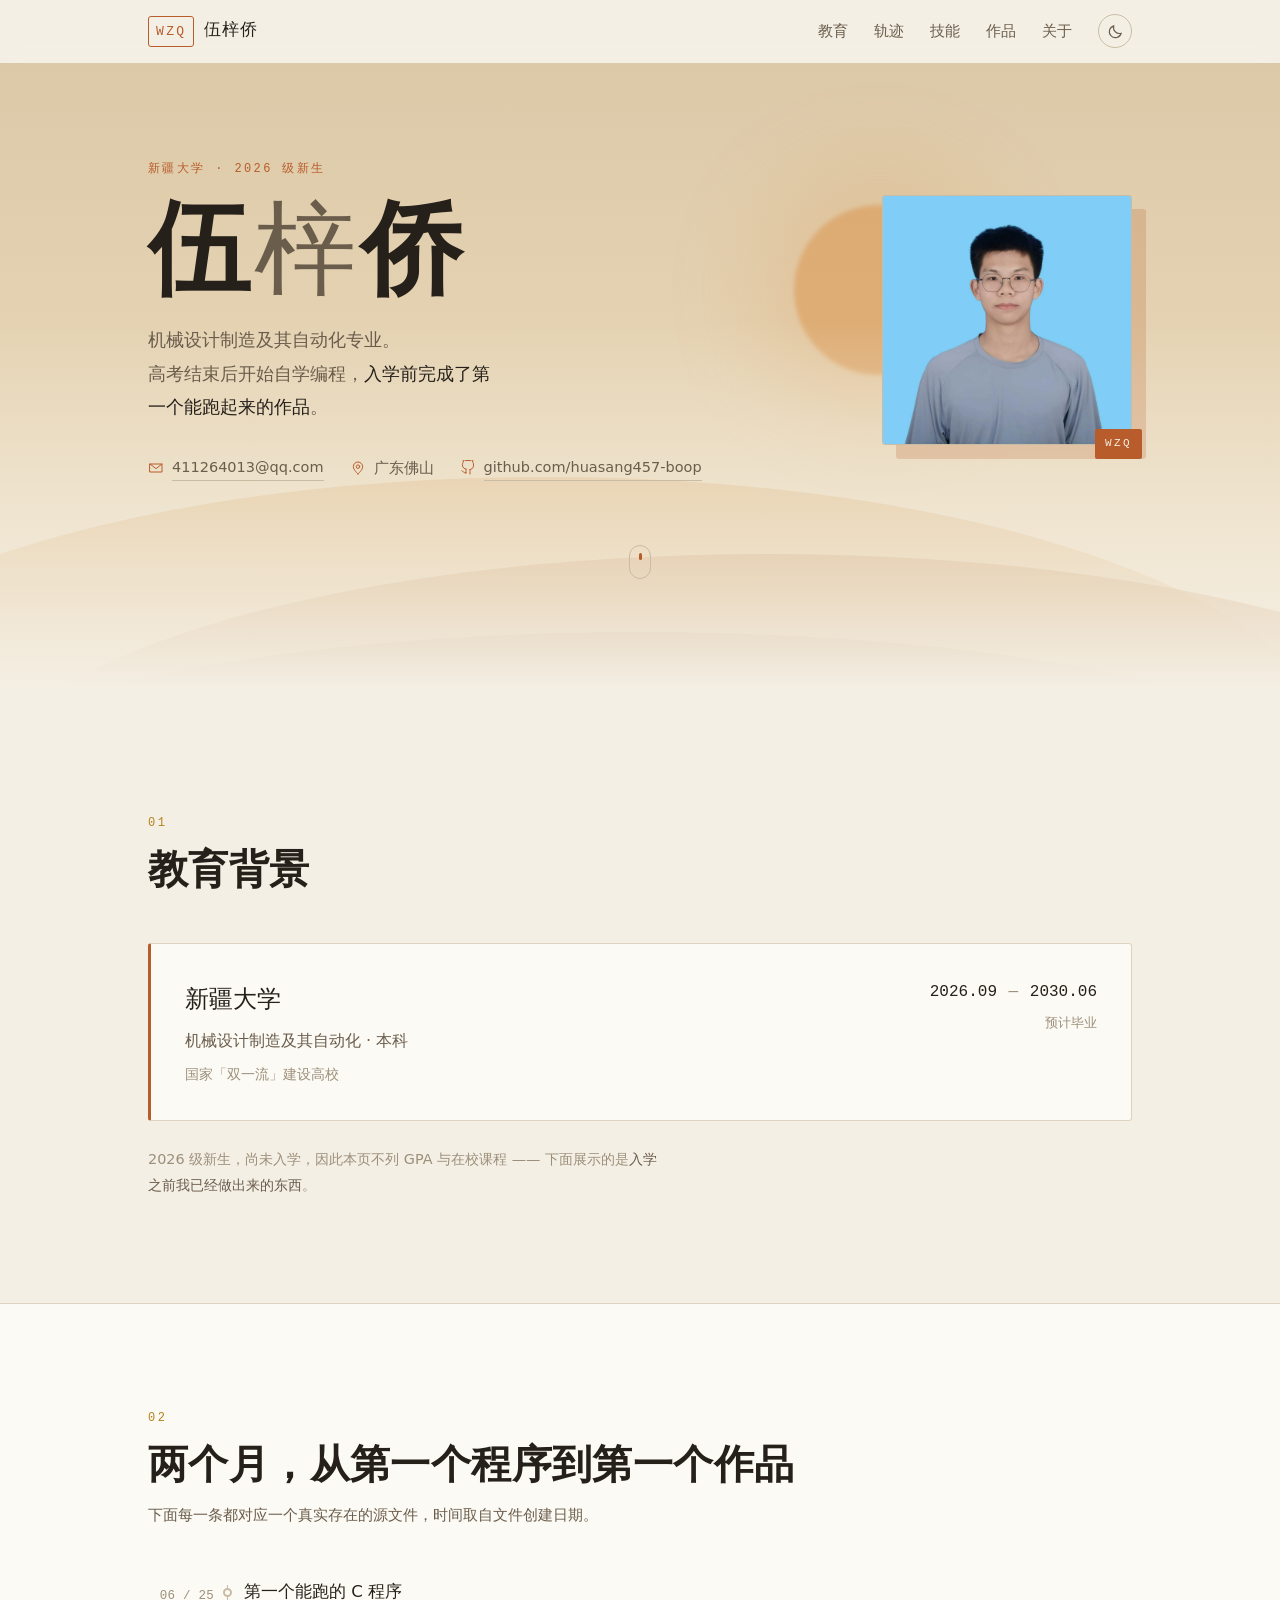
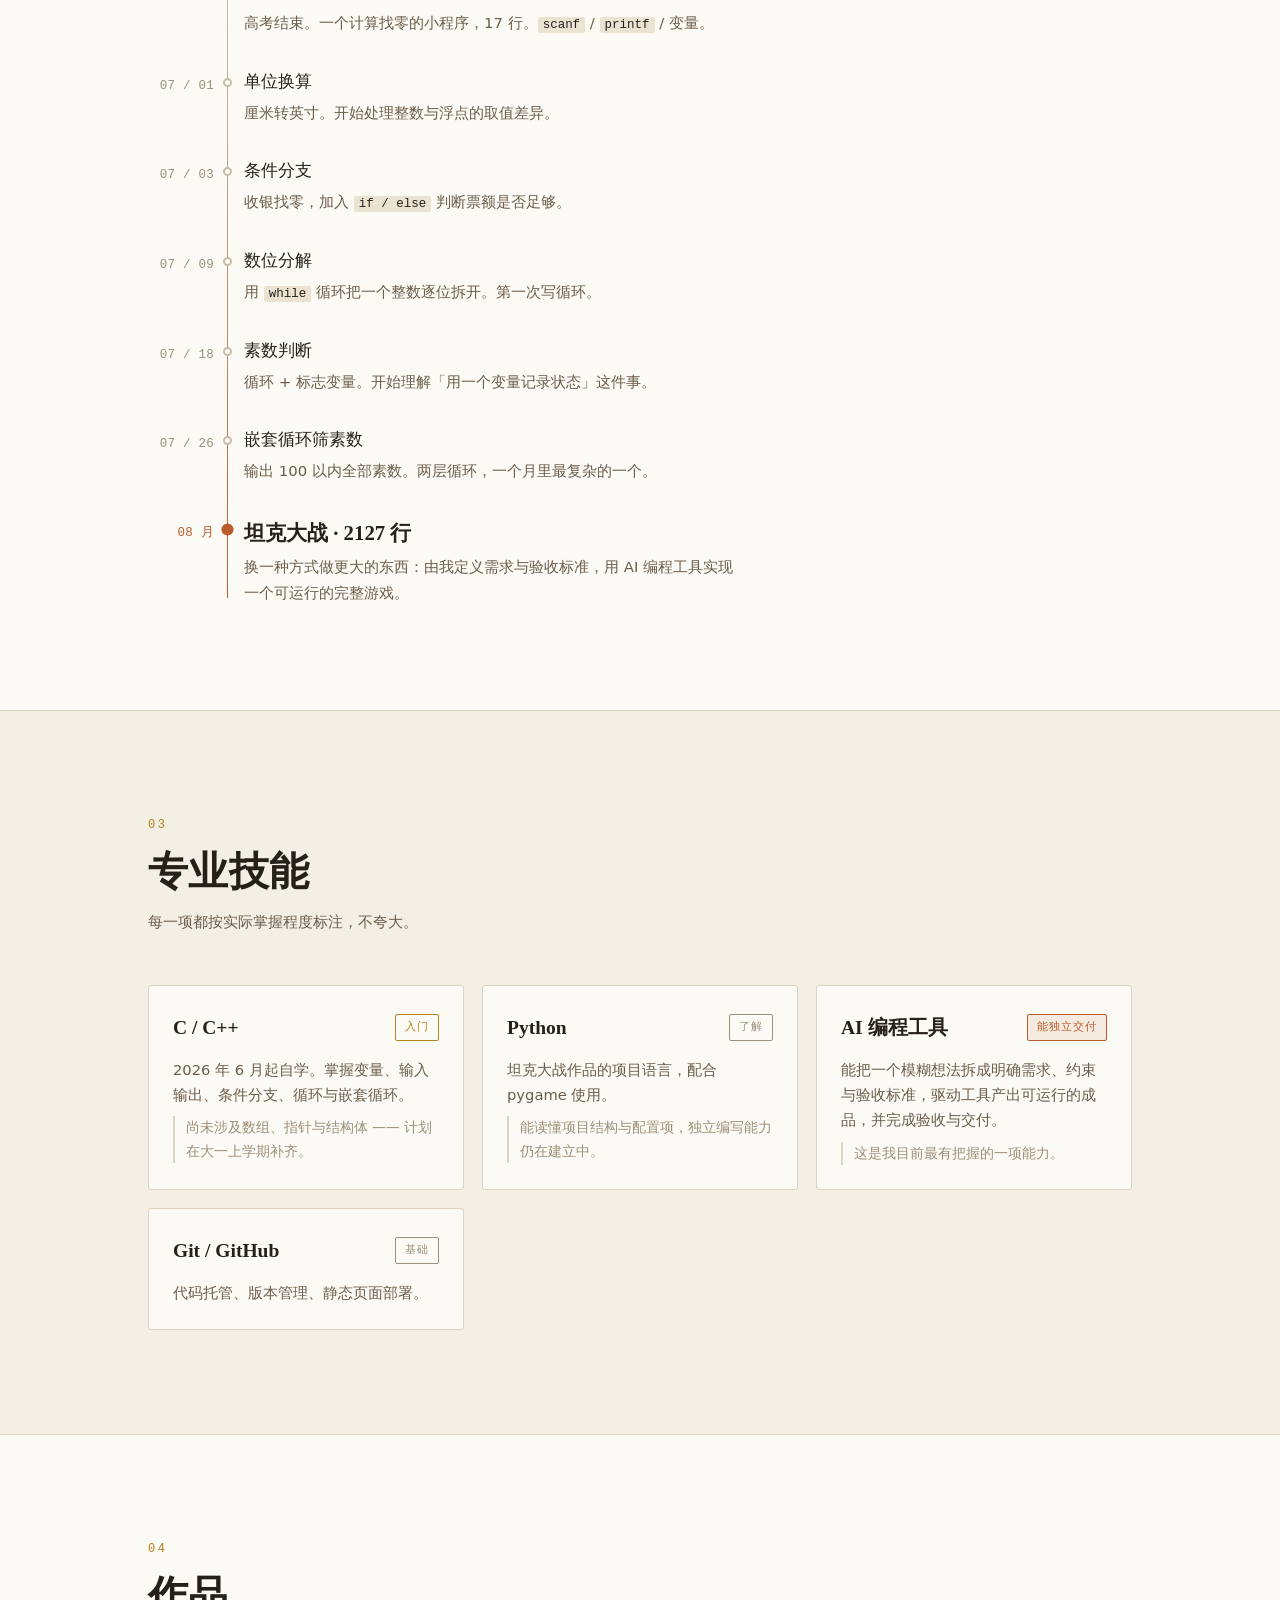
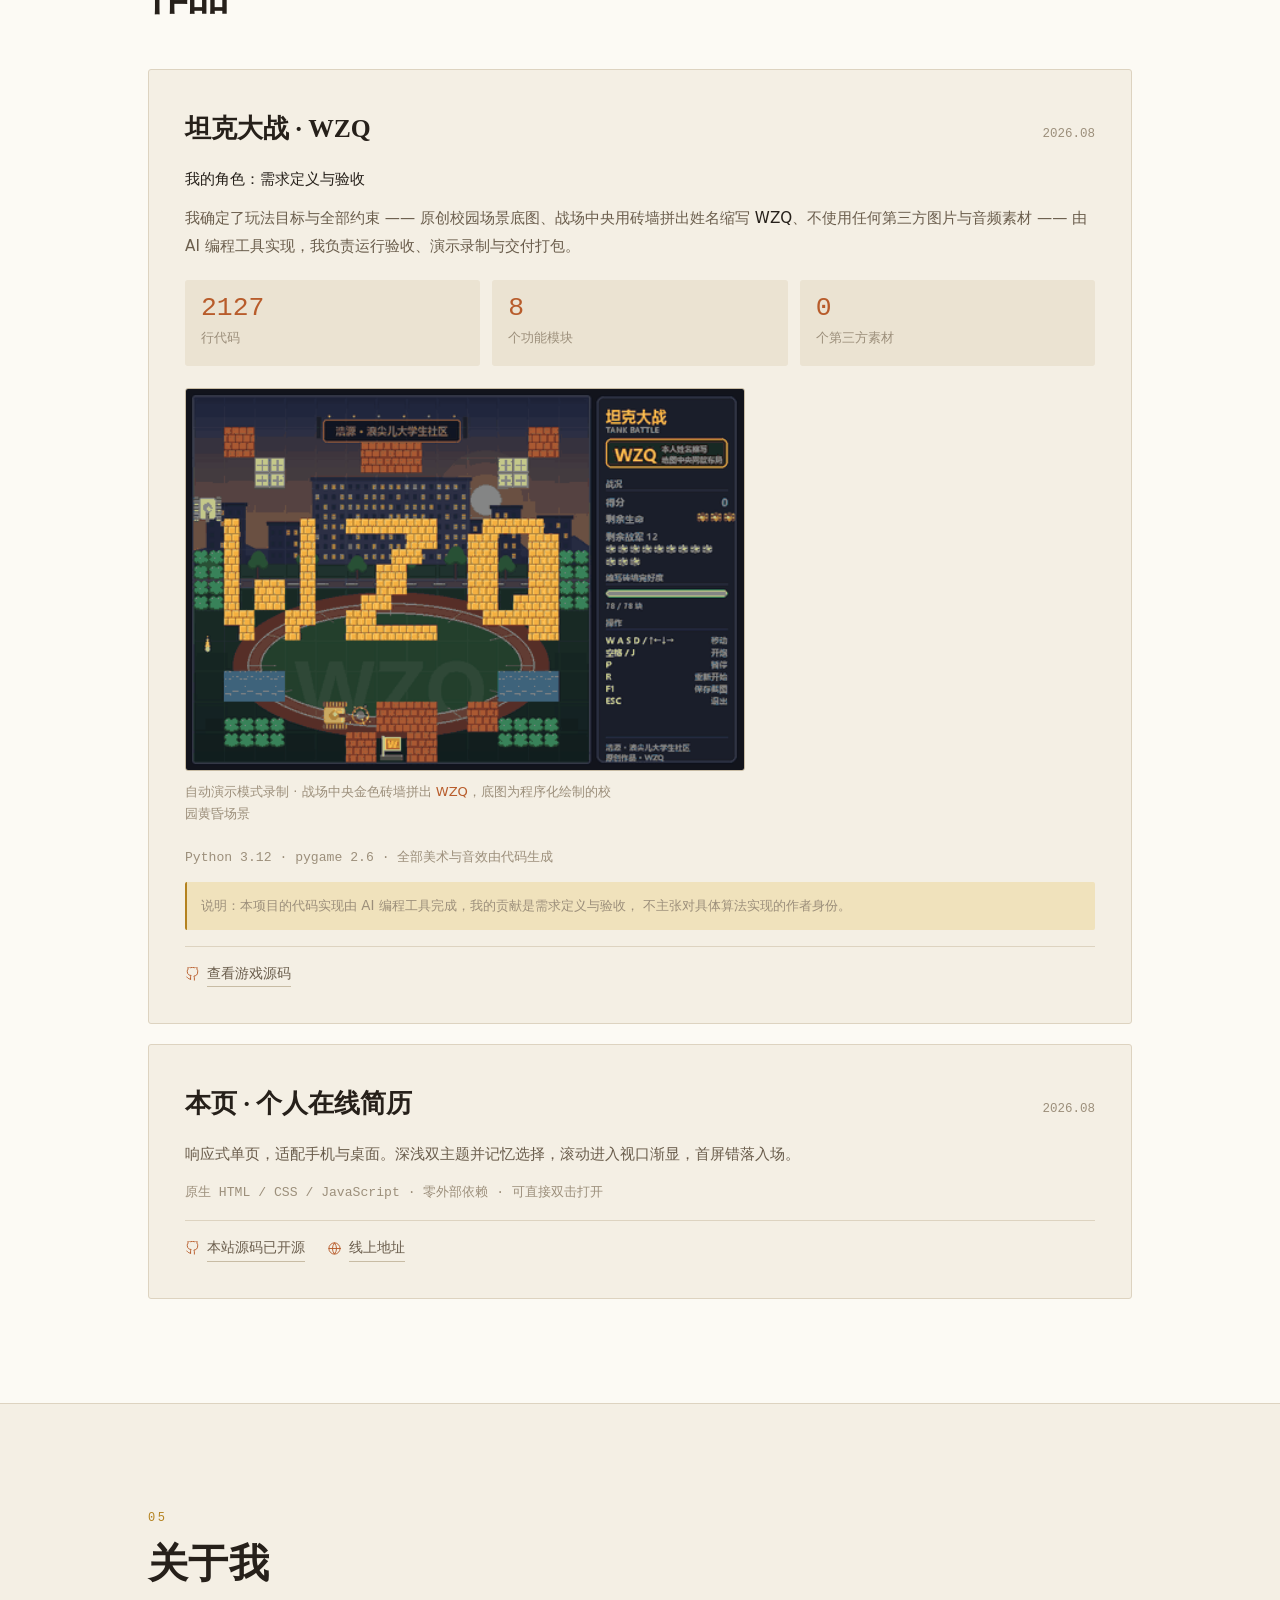
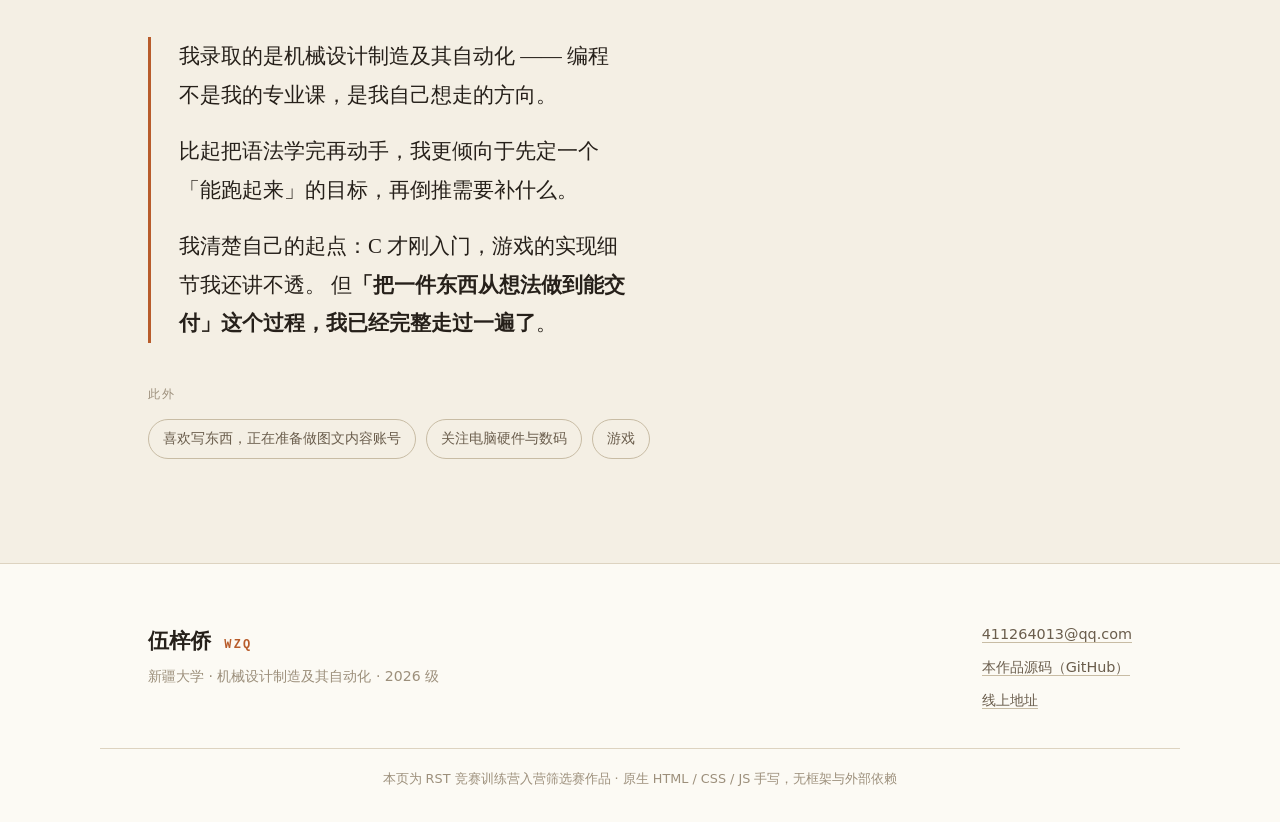
==== commit d3ff09bc: "简历页补上开源与线上地址，修正提交文档一致性 对抗式复查发现三处问题： - 评分标准明写「开源分享」为加分项，但页面上没有任何本项目   仓库或线上地址链接，加分点落空。作品卡片与页脚各补上链接。 -" ====
--- a/index.html
+++ b/index.html
@@ -281,6 +281,13 @@
         说明：本项目的代码实现由 AI 编程工具完成，我的贡献是需求定义与验收，
         不主张对具体算法实现的作者身份。
       </p>
+
+      <ul class="project-links">
+        <li>
+          <svg viewBox="0 0 24 24" aria-hidden="true"><path d="M9 19c-4 1.4-4-2.4-6-3m12 5v-3.9a3.4 3.4 0 0 0-.9-2.6c3-.3 6.2-1.5 6.2-6.7A5.2 5.2 0 0 0 19 3.3a4.9 4.9 0 0 0-.1-3.6s-1.1-.3-3.6 1.4a12.3 12.3 0 0 0-6.6 0C6.2-.6 5.1-.3 5.1-.3A4.9 4.9 0 0 0 5 3.3 5.2 5.2 0 0 0 3.6 6.9c0 5.2 3.2 6.4 6.2 6.7a3.4 3.4 0 0 0-.9 2.5V20"/></svg>
+          <a href="https://github.com/huasang457-boop/rst-contest/tree/main/tank-game" target="_blank" rel="noopener">查看游戏源码</a>
+        </li>
+      </ul>
     </article>
 
     <article class="project reveal">
@@ -292,6 +299,17 @@
         响应式单页，适配手机与桌面。深浅双主题并记忆选择，滚动进入视口渐显，首屏错落入场。
       </p>
       <p class="project-stack">原生 HTML / CSS / JavaScript · 零外部依赖 · 可直接双击打开</p>
+
+      <ul class="project-links">
+        <li>
+          <svg viewBox="0 0 24 24" aria-hidden="true"><path d="M9 19c-4 1.4-4-2.4-6-3m12 5v-3.9a3.4 3.4 0 0 0-.9-2.6c3-.3 6.2-1.5 6.2-6.7A5.2 5.2 0 0 0 19 3.3a4.9 4.9 0 0 0-.1-3.6s-1.1-.3-3.6 1.4a12.3 12.3 0 0 0-6.6 0C6.2-.6 5.1-.3 5.1-.3A4.9 4.9 0 0 0 5 3.3 5.2 5.2 0 0 0 3.6 6.9c0 5.2 3.2 6.4 6.2 6.7a3.4 3.4 0 0 0-.9 2.5V20"/></svg>
+          <a href="https://github.com/huasang457-boop/rst-contest" target="_blank" rel="noopener">本站源码已开源</a>
+        </li>
+        <li>
+          <svg viewBox="0 0 24 24" aria-hidden="true"><circle cx="12" cy="12" r="9"/><path d="M3 12h18M12 3a15 15 0 0 1 0 18a15 15 0 0 1 0-18"/></svg>
+          <a href="https://huasang457-boop.github.io/rst-contest/" target="_blank" rel="noopener">线上地址</a>
+        </li>
+      </ul>
     </article>
   </div>
 </section>
@@ -339,7 +357,8 @@
     </div>
     <ul class="footer-links">
       <li><a href="mailto:411264013@qq.com">411264013@qq.com</a></li>
-      <li><a href="https://github.com/huasang457-boop" target="_blank" rel="noopener">github.com/huasang457-boop</a></li>
+      <li><a href="https://github.com/huasang457-boop/rst-contest" target="_blank" rel="noopener">本作品源码（GitHub）</a></li>
+      <li><a href="https://huasang457-boop.github.io/rst-contest/" target="_blank" rel="noopener">线上地址</a></li>
     </ul>
   </div>
   <p class="colophon">
--- a/style.css
+++ b/style.css
@@ -344,6 +344,13 @@
 }
 .project-demo figcaption strong { color: var(--sand); font-weight: 500; }
 
+/* 作品卡片底部的链接行：开源地址与线上地址 */
+.project-links { display: flex; flex-wrap: wrap; gap: 10px 22px; margin-top: 16px; padding-top: 14px; border-top: 1px solid var(--rule); }
+.project-links li { display: flex; align-items: center; gap: 7px; font-size: .88rem; }
+.project-links svg { width: 15px; height: 15px; flex: none; fill: none; stroke: var(--sand); stroke-width: 1.5; stroke-linecap: round; stroke-linejoin: round; }
+.project-links a { color: var(--ink-2); border-bottom: 1px solid var(--rule-2); transition: color .2s, border-color .2s; }
+.project-links a:hover { color: var(--sand); border-bottom-color: var(--sand); }
+
 .project-stack { font-family: var(--mono); font-size: .82rem !important; color: var(--ink-3) !important; }
 .project-honest {
   font-size: .84rem !important; color: var(--ink-3) !important; margin-bottom: 0 !important;
@@ -381,13 +388,16 @@
   border-top: 1px solid var(--rule); font-size: .8rem; color: var(--ink-3); text-align: center;
 }
 
-/* ---------- 12. 入场 / 滚动渐显动画 ---------- */
-.reveal { opacity: 0; transform: translateY(18px); transition: opacity .7s ease, transform .7s ease; }
-.reveal.is-visible { opacity: 1; transform: none; }
+/* ---------- 12. 入场 / 滚动渐显动画 ----------
+   渐进增强：默认状态是「可见」。只有当 script.js 成功执行、
+   在 <html> 上加了 .js-reveal 之后，才把元素藏起来等待入场。
+   这样一旦 JS 加载失败或出错，页面仍然完整可读，而不是一片空白。 */
+.js-reveal .reveal { opacity: 0; transform: translateY(18px); transition: opacity .7s ease, transform .7s ease; }
+.js-reveal .reveal.is-visible { opacity: 1; transform: none; }
 /* 首屏错落延迟：一次编排好的入场，胜过一堆零散微交互 */
-.reveal[data-delay="1"] { transition-delay: .10s; }
-.reveal[data-delay="2"] { transition-delay: .20s; }
-.reveal[data-delay="3"] { transition-delay: .30s; }
+.js-reveal .reveal[data-delay="1"] { transition-delay: .10s; }
+.js-reveal .reveal[data-delay="2"] { transition-delay: .20s; }
+.js-reveal .reveal[data-delay="3"] { transition-delay: .30s; }
 
 /* ---------- 13. 响应式 ---------- */
 @media (max-width: 900px) {
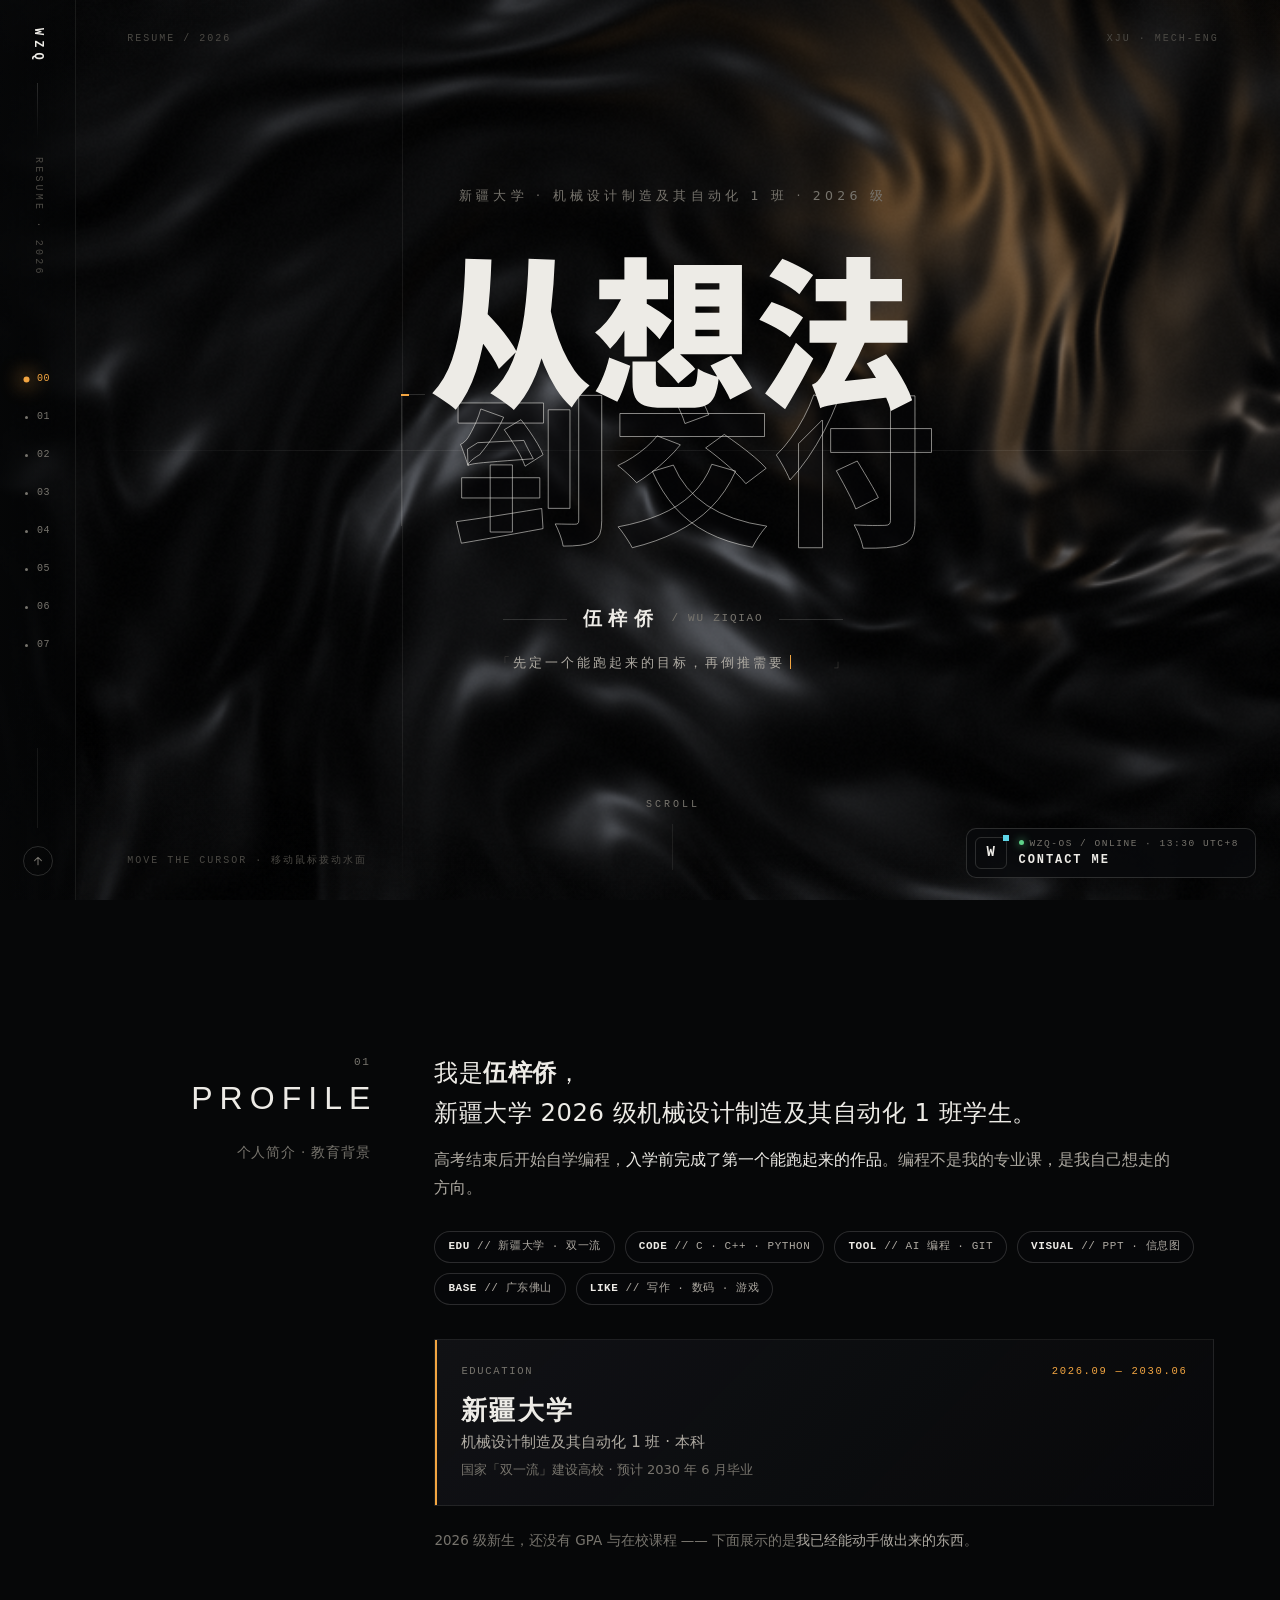
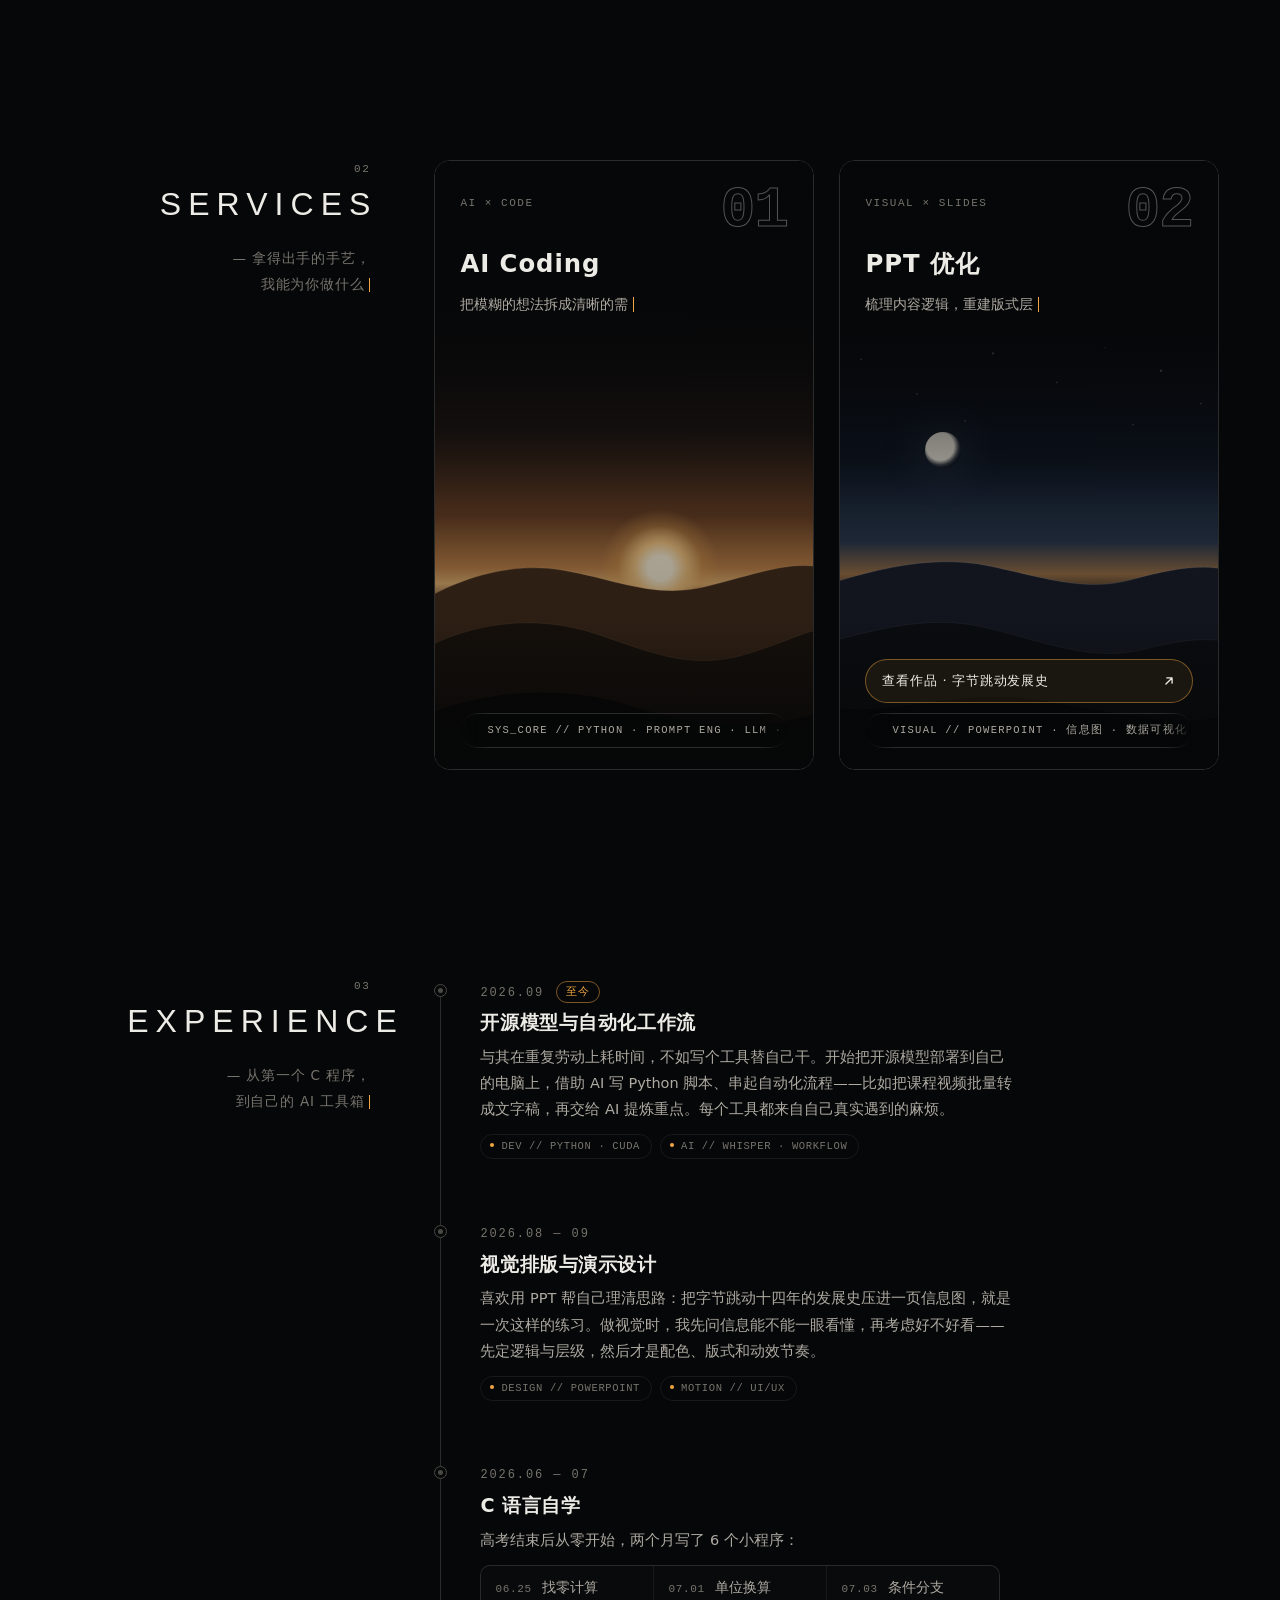
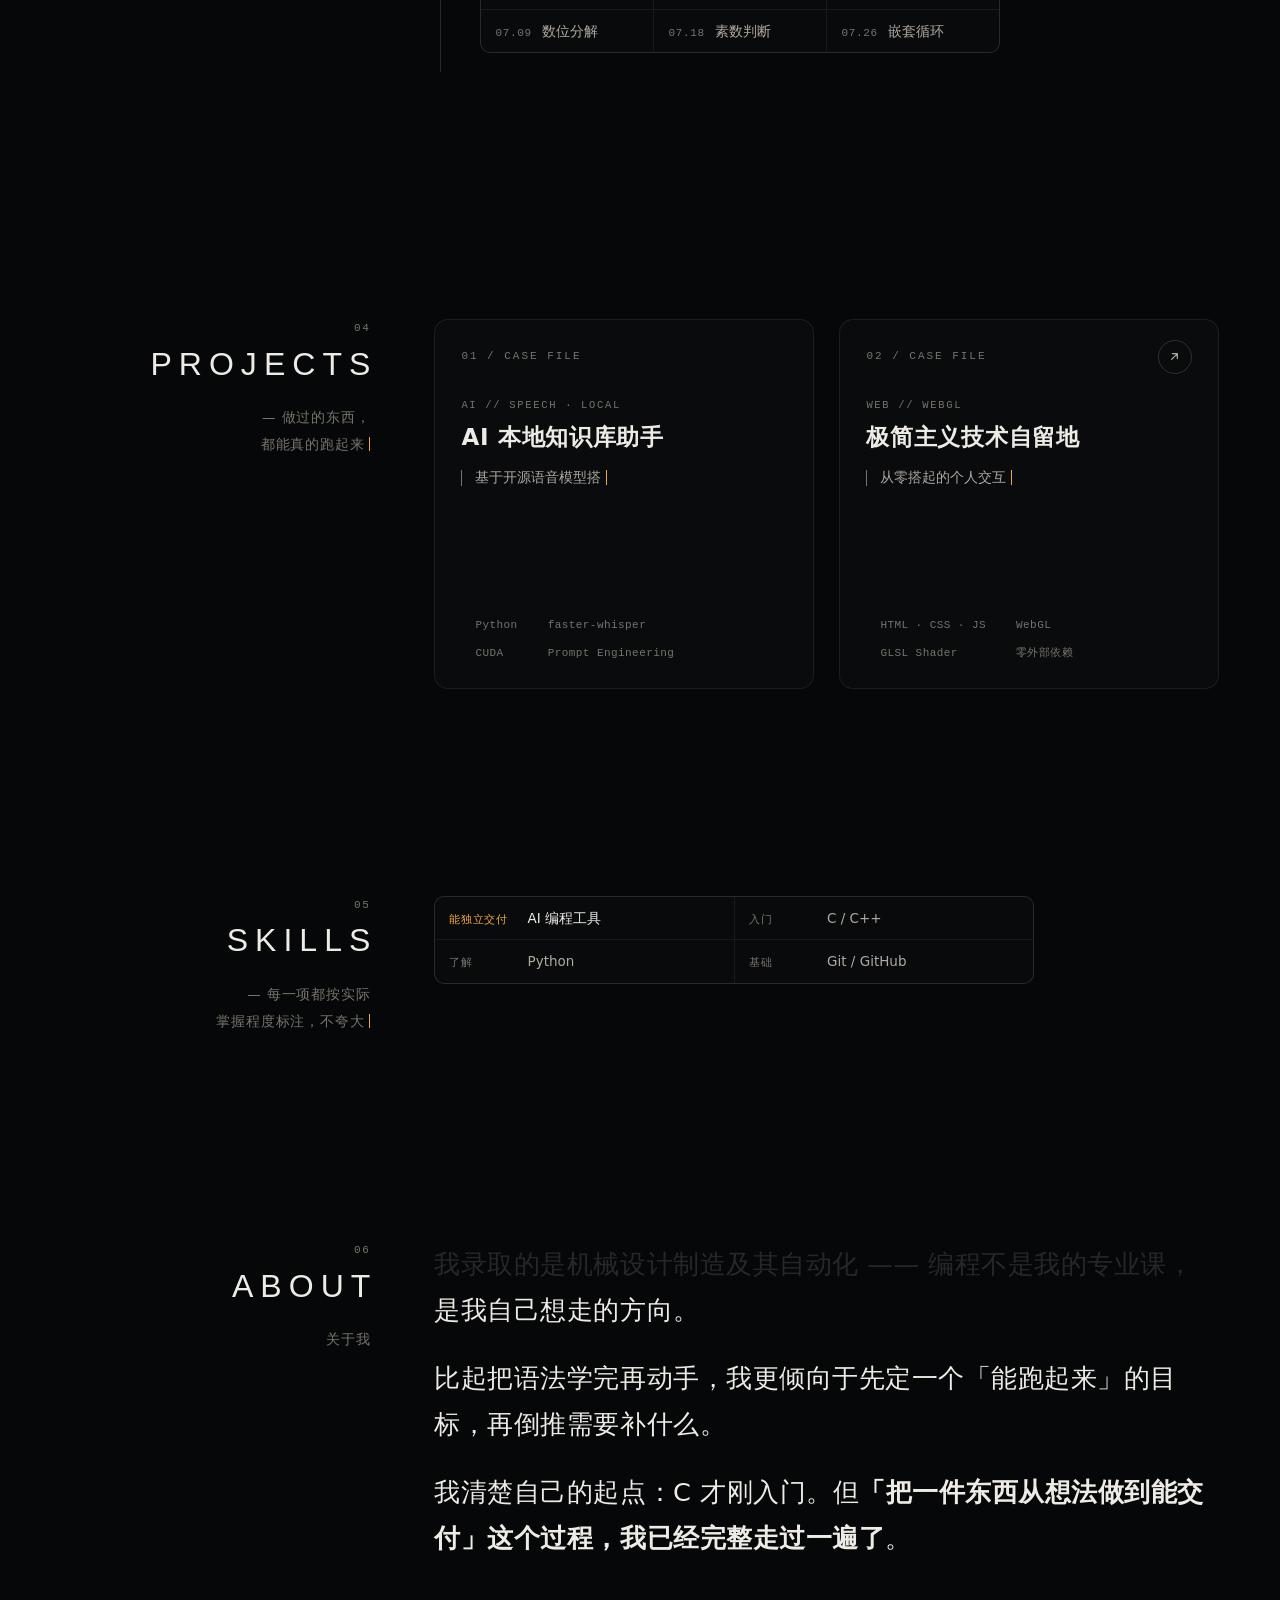
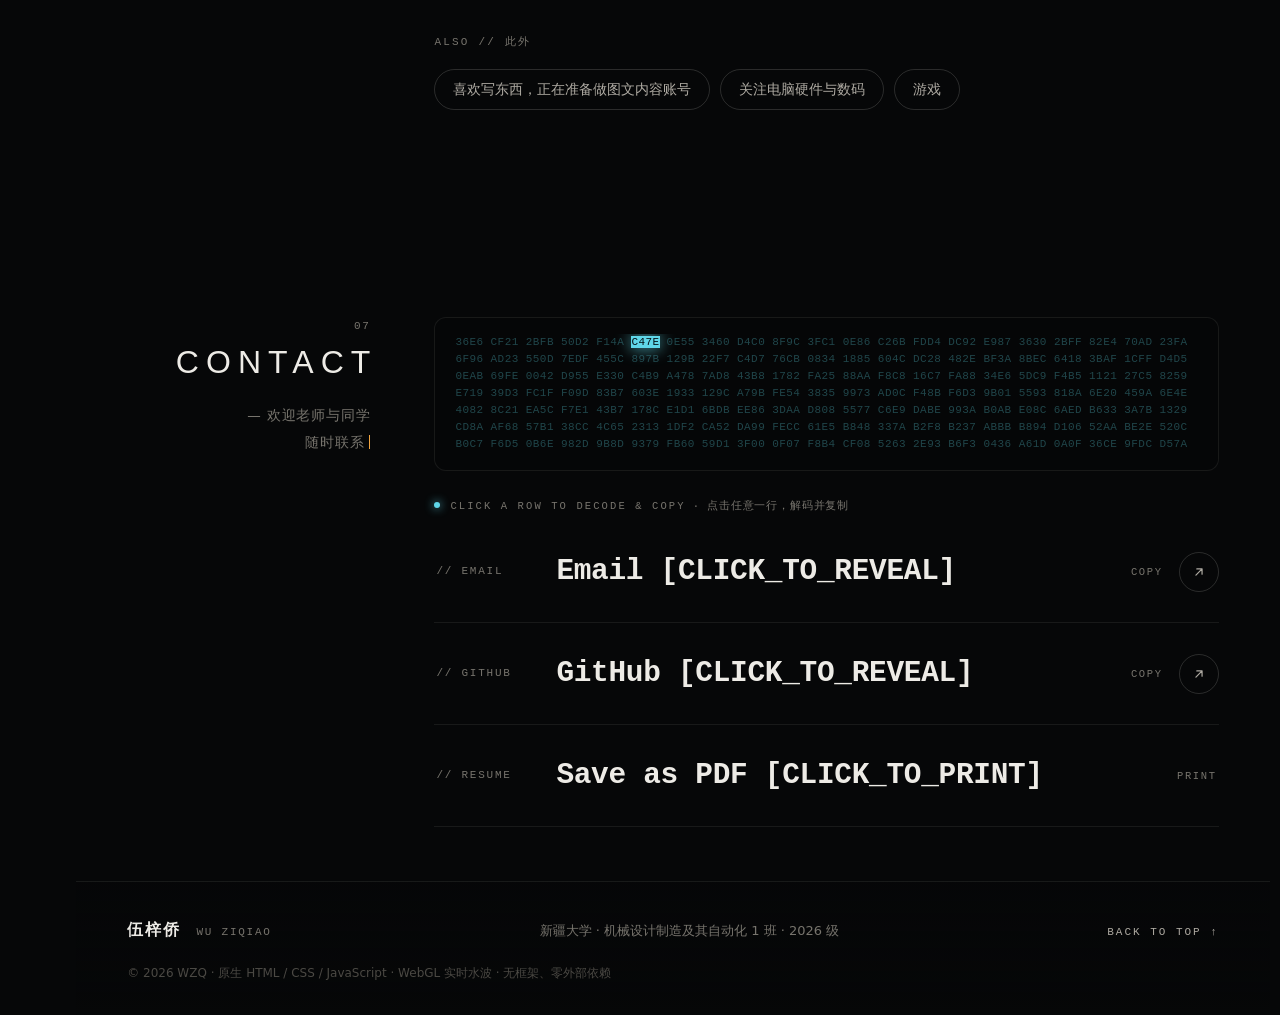
==== commit 7b48a261: "简历升级为 v2 动态版，替换 v1 静态页 - 暗色动态版：WebGL 实时水波背景、悬停浮现作品预览、滚动时间轴、解码复制联系方式 - 新增服务、经历、项目区，以及演示设计作品《字节跳动发展史》（" ====
--- a/index.html
+++ b/index.html
@@ -4,339 +4,374 @@
 <meta charset="UTF-8">
 <meta name="viewport" content="width=device-width, initial-scale=1.0">
 <title>伍梓侨 · 个人简历</title>
-<meta name="description" content="伍梓侨 —— 新疆大学 2026 级机械设计制造及其自动化专业新生。">
+<meta name="description" content="伍梓侨 —— 新疆大学 2026 级机械设计制造及其自动化 1 班。高考后自学编程，从第一个 C 程序写到第一个上线的作品。">
 <meta name="author" content="伍梓侨">
+<meta name="theme-color" content="#060708">
+<link rel="icon" href="data:image/svg+xml,%3Csvg xmlns='http://www.w3.org/2000/svg' viewBox='0 0 32 32'%3E%3Crect width='32' height='32' rx='7' fill='%23060708'/%3E%3Ctext x='16' y='21.5' font-family='Consolas,monospace' font-size='13' font-weight='700' fill='%23f2a541' text-anchor='middle'%3EWZQ%3C/text%3E%3C/svg%3E">
 <link rel="stylesheet" href="style.css">
-<!-- 内联 SVG 图标，无外部图标库依赖；favicon 用 data URI，避免额外请求 -->
-<link rel="icon" href="data:image/svg+xml,<svg xmlns='http://www.w3.org/2000/svg' viewBox='0 0 32 32'><text y='26' font-size='24'>🏜️</text></svg>">
+<script>
+  /* 在样式生效前打上标记：只有 JS 能运行时，才启用「先隐藏、再入场」的动画。
+     JS 被禁用或加载失败时，页面内容保持完整可读，不会白屏。 */
+  document.documentElement.classList.add('js');
+</script>
 </head>
 <body>
 
-<!-- ══════════ 顶部导航 ══════════
-     桌面端为横向导航条；≤768px 折叠为汉堡菜单（见 script.js） -->
-<header class="site-header" id="siteHeader">
-  <div class="nav-inner">
-    <a class="brand" href="#top" aria-label="返回顶部">
-      <span class="brand-mark">WZQ</span>
-      <span class="brand-name">伍梓侨</span>
-    </a>
-
-    <!-- 汉堡按钮：仅移动端可见 -->
-    <button class="nav-toggle" id="navToggle" aria-label="展开导航菜单" aria-expanded="false" aria-controls="navMenu">
-      <span class="bar"></span><span class="bar"></span><span class="bar"></span>
-    </button>
-
-    <nav class="nav-menu" id="navMenu" aria-label="主导航">
-      <a href="#education">教育</a>
-      <a href="#journey">轨迹</a>
-      <a href="#skills">技能</a>
-      <a href="#projects">作品</a>
-      <a href="#about">关于</a>
-      <!-- 主题切换：状态写入 localStorage，见 script.js -->
-      <button class="theme-toggle" id="themeToggle" aria-label="切换深色 / 浅色主题">
-        <svg class="icon-sun" viewBox="0 0 24 24" aria-hidden="true">
-          <circle cx="12" cy="12" r="4.2"/>
-          <g stroke-linecap="round">
-            <line x1="12" y1="2.5" x2="12" y2="5"/><line x1="12" y1="19" x2="12" y2="21.5"/>
-            <line x1="2.5" y1="12" x2="5" y2="12"/><line x1="19" y1="12" x2="21.5" y2="12"/>
-            <line x1="5.2" y1="5.2" x2="7" y2="7"/><line x1="17" y1="17" x2="18.8" y2="18.8"/>
-            <line x1="18.8" y1="5.2" x2="17" y2="7"/><line x1="7" y1="17" x2="5.2" y2="18.8"/>
-          </g>
-        </svg>
-        <svg class="icon-moon" viewBox="0 0 24 24" aria-hidden="true">
-          <path d="M20 14.5A8.5 8.5 0 0 1 9.5 4a8.5 8.5 0 1 0 10.5 10.5z"/>
-        </svg>
-      </button>
-    </nav>
-  </div>
+<a class="skip" href="#profile">跳到正文</a>
+
+<!-- ══════════ 背景层 ══════════
+     水波画布（water.js）→ 兜底渐变 → 巨型描边字 WZQ → 版式参考线
+     全部 aria-hidden，纯装饰 -->
+<canvas class="water" id="water" aria-hidden="true"></canvas>
+<div class="bg-fallback" aria-hidden="true"></div>
+<div class="veil" aria-hidden="true"></div>
+<div class="ghost" id="ghost" aria-hidden="true">
+  <svg class="gl gl-w" viewBox="3 123 929 769" focusable="false"><path pathLength="1" d="M150 880 15 135H197L244 475Q252 533 259.5 592Q267 651 274 711H278Q289 651 300 592Q311 533 322 475L398 135H549L626 475Q637 532 647.5 591.5Q658 651 669 711H674Q681 651 688 592Q695 533 702 475L751 135H920L791 880H566L499 556Q490 513 482.5 469Q475 425 470 383H466Q459 425 451.5 469Q444 513 436 556L371 880Z"/></svg>
+  <svg class="gl gl-z" viewBox="27 123 568 769" focusable="false"><path pathLength="1" d="M39 880V772L360 284H70V135H580V243L259 730H583V880Z"/></svg>
+  <svg class="gl gl-q" viewBox="40 110 749 992" focusable="false"><path pathLength="1" d="M393 894Q292 894 215 847.5Q138 801 95 713.5Q52 626 52 504Q52 382 95 296.5Q138 211 215 166.5Q292 122 393 122Q495 122 571.5 167Q648 212 691 297Q734 382 734 504Q734 626 691 713.5Q648 801 571.5 847.5Q495 894 393 894ZM393 748Q442 748 477.5 719.5Q513 691 532.5 636Q552 581 552 504Q552 432 532.5 380.5Q513 329 477.5 302Q442 275 393 275Q344 275 308.5 302Q273 329 254 380.5Q235 432 235 504Q235 581 254 636Q273 691 308.5 719.5Q344 748 393 748ZM641 1090Q558 1090 492 1062Q426 1034 379.5 985Q333 936 307 874L488 855Q502 889 529.5 910Q557 931 592 940Q627 949 661 949Q685 949 706.5 945Q728 941 745 935L777 1065Q755 1076 720 1083Q685 1090 641 1090Z"/></svg>
+</div>
+<div class="guides" aria-hidden="true"><i class="g-rail"></i><i class="g-col"></i></div>
+
+<!-- ══════════ 左侧导航轨（桌面端） ══════════ -->
+<aside class="rail" id="rail">
+  <a class="rail-brand" href="#top" aria-label="回到首页">WZQ</a>
+  <span class="rail-rule" aria-hidden="true"></span>
+  <span class="rail-tag" aria-hidden="true">RESUME · 2026</span>
+
+  <nav class="rail-nav" aria-label="页面导航">
+    <a href="#top" data-nav="top"><i></i><b>00</b><em>首页</em></a>
+    <a href="#profile" data-nav="profile"><i></i><b>01</b><em>简介</em></a>
+    <a href="#services" data-nav="services"><i></i><b>02</b><em>服务</em></a>
+    <a href="#experience" data-nav="experience"><i></i><b>03</b><em>经历</em></a>
+    <a href="#projects" data-nav="projects"><i></i><b>04</b><em>项目</em></a>
+    <a href="#skills" data-nav="skills"><i></i><b>05</b><em>技能</em></a>
+    <a href="#about" data-nav="about"><i></i><b>06</b><em>关于</em></a>
+    <a href="#contact" data-nav="contact"><i></i><b>07</b><em>联系</em></a>
+  </nav>
+
+  <div class="rail-progress" aria-hidden="true"><span id="railBar"></span></div>
+  <a class="rail-up" href="#top" aria-label="回到顶部">
+    <svg viewBox="0 0 16 16" aria-hidden="true"><path d="M8 13V3M3.5 7.5 8 3l4.5 4.5"/></svg>
+  </a>
+</aside>
+
+<!-- ══════════ 顶栏（移动端） ══════════ -->
+<header class="topbar">
+  <a class="topbar-brand" href="#top"><b>WZQ</b><span>伍梓侨</span></a>
+  <button class="topbar-menu" id="menuBtn" type="button" aria-expanded="false" aria-controls="menu" aria-label="打开导航菜单">
+    <span class="topbar-sec" id="topbarSec">00 · 首页</span>
+    <i aria-hidden="true"></i>
+  </button>
+  <span class="topbar-progress" aria-hidden="true"><span id="topBar"></span></span>
 </header>
-
-<main id="top">
-
-<!-- ══════════ 首屏 ══════════
-     背景为纯 CSS 绘制的戈壁地平线，无图片素材 -->
-<section class="hero">
-  <div class="dunes" aria-hidden="true">
-    <div class="sun"></div>
-    <div class="dune dune-3"></div>
-    <div class="dune dune-2"></div>
-    <div class="dune dune-1"></div>
+<div class="menu" id="menu" hidden>
+  <nav aria-label="移动端导航">
+    <a href="#top"><b>00</b>首页</a>
+    <a href="#profile"><b>01</b>简介</a>
+    <a href="#services"><b>02</b>服务</a>
+    <a href="#experience"><b>03</b>经历</a>
+    <a href="#projects"><b>04</b>项目</a>
+    <a href="#skills"><b>05</b>技能</a>
+    <a href="#about"><b>06</b>关于</a>
+    <a href="#contact"><b>07</b>联系</a>
+  </nav>
+</div>
+
+<main id="main">
+
+<!-- ══════════ 00 首屏 ══════════ -->
+<section class="hero" id="top" data-sec="00" data-label="首页">
+  <div class="hero-hud" aria-hidden="true">
+    <span class="hud-h"></span>
+    <span class="hud-mark hud-tl">RESUME / 2026</span>
+    <span class="hud-mark hud-tr">XJU · MECH-ENG</span>
+    <span class="hud-mark hud-bl">MOVE THE CURSOR · 移动鼠标拨动水面</span>
   </div>
 
   <div class="hero-inner">
-    <div class="hero-text">
-      <p class="eyebrow reveal" data-delay="0">新疆大学 · 2026 级新生</p>
-      <h1 class="reveal" data-delay="1">伍<span class="thin">梓</span>侨</h1>
-      <p class="tagline reveal" data-delay="2">
-        机械设计制造及其自动化专业。<br>
-        高考结束后开始自学编程，<strong>入学前完成了第一个能跑起来的作品</strong>。
-      </p>
-
-      <ul class="hero-meta reveal" data-delay="3">
-        <li>
-          <svg viewBox="0 0 24 24" aria-hidden="true"><path d="M3 6h18v12H3z"/><path d="M3 6l9 7 9-7"/></svg>
-          <a href="mailto:411264013@qq.com">411264013@qq.com</a>
+    <p class="hero-eyebrow" data-intro style="--d:100">新疆大学 · 机械设计制造及其自动化 1 班 · 2026 级</p>
+
+    <h1 class="hero-title" id="heroTitle">
+      <span class="sr-only">伍梓侨：从想法到交付</span>
+      <span class="t-solid" aria-hidden="true"><svg class="ts" viewBox="0 0 3000 1000" focusable="false"><path pathLength="1" style="--g:0" d="M250 465 350 371Q386 407 421.5 449Q457 491 486.5 532.5Q516 574 534 608L425 715Q409 680 381 636Q353 592 318.5 547Q284 502 250 465ZM739 332Q751 394 771 463Q791 532 820.5 599Q850 666 890.5 722.5Q931 779 984 817Q968 831 946.5 855.5Q925 880 905.5 906Q886 932 874 953Q819 904 777 836.5Q735 769 704 692.5Q673 616 652.5 538.5Q632 461 618 392ZM218 35 379 40Q373 239 351.5 413.5Q330 588 284.5 728.5Q239 869 159 967Q146 954 119 934.5Q92 915 63 895.5Q34 876 14 865Q93 784 135.5 659Q178 534 196 375Q214 216 218 35ZM608 35 770 41Q764 194 748.5 331.5Q733 469 704.5 587Q676 705 630.5 801Q585 897 517 968Q505 955 478 935.5Q451 916 421.5 896Q392 876 372 865Q462 787 511 663.5Q560 540 581.5 380.5Q603 221 608 35Z"/><path pathLength="1" style="--g:1" d="M1249 670H1393V793Q1393 816 1404 821.5Q1415 827 1455 827Q1464 827 1482 827Q1500 827 1521.5 827Q1543 827 1562.5 827Q1582 827 1594 827Q1617 827 1628 819.5Q1639 812 1644 787.5Q1649 763 1652 713Q1667 724 1690 734Q1713 744 1738 752Q1763 760 1782 764Q1774 840 1755.5 881.5Q1737 923 1701.5 939Q1666 955 1605 955Q1595 955 1578.5 955Q1562 955 1541.5 955Q1521 955 1501 955Q1481 955 1464.5 955Q1448 955 1439 955Q1363 955 1322 940Q1281 925 1265 890Q1249 855 1249 795ZM1401 669 1500 588Q1522 606 1547.5 629Q1573 652 1597 674.5Q1621 697 1636 715L1531 805Q1518 787 1495.5 763Q1473 739 1448 714Q1423 689 1401 669ZM1730 694 1857 634Q1878 664 1902.5 700.5Q1927 737 1950 771.5Q1973 806 1987 833L1851 903Q1839 876 1818 839.5Q1797 803 1773.5 765Q1750 727 1730 694ZM1105 645 1235 695Q1226 732 1213.5 772.5Q1201 813 1186.5 850.5Q1172 888 1155 918L1021 853Q1039 825 1055 790.5Q1071 756 1084 718.5Q1097 681 1105 645ZM1044 164H1468V286H1044ZM1199 26H1337V638H1199ZM1195 246 1293 277Q1274 337 1245.5 395.5Q1217 454 1183 504.5Q1149 555 1111 591Q1095 568 1067.5 537.5Q1040 507 1018 490Q1055 463 1088.5 423.5Q1122 384 1149.5 338Q1177 292 1195 246ZM1330 308Q1343 315 1366 329.5Q1389 344 1414.5 361.5Q1440 379 1461 394Q1482 409 1492 416L1416 532Q1401 515 1380.5 494Q1360 473 1337.5 451.5Q1315 430 1293.5 411Q1272 392 1256 379ZM1637 330V369H1785V330ZM1637 473V513H1785V473ZM1637 187V225H1785V187ZM1505 74H1924V625H1505Z"/><path pathLength="1" style="--g:2" d="M2093 143 2173 36Q2204 48 2239.5 65Q2275 82 2308.5 100.5Q2342 119 2363 136L2278 255Q2259 237 2227.5 216.5Q2196 196 2160.5 176.5Q2125 157 2093 143ZM2031 411 2107 302Q2138 313 2175 329Q2212 345 2245.5 363Q2279 381 2301 398L2220 519Q2201 502 2168.5 482Q2136 462 2099.5 443.5Q2063 425 2031 411ZM2067 866Q2094 829 2126.5 778.5Q2159 728 2193 670Q2227 612 2257 554L2364 651Q2338 703 2309 756.5Q2280 810 2250.5 862Q2221 914 2190 964ZM2568 25H2716V507H2568ZM2341 417H2945V554H2341ZM2379 161H2911V298H2379ZM2694 682 2813 624Q2846 667 2878 717.5Q2910 768 2936 817.5Q2962 867 2974 909L2843 975Q2833 935 2810 884Q2787 833 2756.5 780.5Q2726 728 2694 682ZM2407 957 2401 842 2471 798 2824 762Q2823 791 2825 828.5Q2827 866 2830 889Q2732 901 2663.5 910Q2595 919 2550 925.5Q2505 932 2478 937Q2451 942 2434.5 947Q2418 952 2407 957ZM2407 957Q2403 942 2394.5 916Q2386 890 2375.5 861.5Q2365 833 2356 813Q2376 807 2390.5 791.5Q2405 776 2422 748Q2431 735 2446.5 704Q2462 673 2480 631Q2498 589 2515.5 540Q2533 491 2546 442L2706 490Q2680 560 2645.5 630.5Q2611 701 2573.5 764Q2536 827 2499 877V880Q2499 880 2485 888Q2471 896 2453 908.5Q2435 921 2421 934Q2407 947 2407 957Z"/></svg></span>
+      <span class="t-outline" aria-hidden="true"><svg class="to" viewBox="0 0 3000 1000" focusable="false"><path pathLength="1" style="--g:0" d="M78 541H560V666H78ZM254 462H391V876H254ZM45 812Q112 803 199 790Q286 777 382 761.5Q478 746 572 731L580 855Q492 871 402.5 887.5Q313 904 229.5 918.5Q146 933 76 945ZM56 80H583V204H56ZM341 245 444 183Q470 216 496.5 254.5Q523 293 545.5 330.5Q568 368 580 399L469 470Q459 439 438 400Q417 361 391.5 320.5Q366 280 341 245ZM612 122H746V730H612ZM800 33H942V806Q942 859 930.5 889Q919 919 887 936Q855 952 810 957.5Q765 963 704 963Q700 934 685 894Q670 854 655 826Q693 827 728 827.5Q763 828 776 828Q790 828 795 823Q800 818 800 805ZM117 465Q113 451 105 427.5Q97 404 88 378.5Q79 353 71 335Q83 331 95 320Q107 309 118 293Q125 282 139.5 255.5Q154 229 169.5 192.5Q185 156 196 117L337 168Q320 207 295.5 248.5Q271 290 244 328Q217 366 192 395V397Q192 397 180.5 404Q169 411 154.5 421.5Q140 432 128.5 444Q117 456 117 465ZM117 465 114 365 177 325 462 311Q474 339 491 370.5Q508 402 520 424Q425 431 359 436Q293 441 251 444.5Q209 448 183 451Q157 454 142.5 457Q128 460 117 465Z"/><path pathLength="1" style="--g:1" d="M1621 458 1768 500Q1709 632 1616 724.5Q1523 817 1400.5 877Q1278 937 1130 973Q1122 956 1106.5 932Q1091 908 1074 883.5Q1057 859 1043 844Q1186 818 1300.5 769.5Q1415 721 1496.5 644.5Q1578 568 1621 458ZM1284 283 1427 338Q1392 382 1346 425.5Q1300 469 1251 507Q1202 545 1157 572Q1144 557 1123 537Q1102 517 1080 497.5Q1058 478 1041 466Q1087 445 1132.5 415.5Q1178 386 1217.5 352Q1257 318 1284 283ZM1384 463Q1449 617 1591.5 712Q1734 807 1960 840Q1945 855 1928 878.5Q1911 902 1896 926.5Q1881 951 1872 970Q1711 940 1594 879.5Q1477 819 1394.5 725Q1312 631 1254 502ZM1054 145H1946V287H1054ZM1583 357 1698 274Q1740 303 1789.5 339.5Q1839 376 1883.5 413.5Q1928 451 1956 483L1831 578Q1807 547 1765 507.5Q1723 468 1675 428.5Q1627 389 1583 357ZM1391 59 1530 11Q1550 44 1571 84Q1592 124 1602 153L1455 207Q1447 178 1428.5 136Q1410 94 1391 59Z"/><path pathLength="1" style="--g:2" d="M2354 238H2976V385H2354ZM2723 36H2874V806Q2874 871 2858 903Q2842 935 2801 952Q2761 968 2699.5 972.5Q2638 977 2554 976Q2551 955 2542 929Q2533 903 2521.5 877Q2510 851 2499 832Q2536 834 2575 835Q2614 836 2645 835.5Q2676 835 2688 835Q2707 835 2715 828Q2723 821 2723 805ZM2389 498 2518 438Q2539 473 2563.5 514Q2588 555 2611 594.5Q2634 634 2648 664L2509 734Q2498 703 2477.5 662.5Q2457 622 2433.5 578.5Q2410 535 2389 498ZM2156 331 2302 185 2304 187V973H2156ZM2250 30 2394 76Q2361 163 2314.5 251.5Q2268 340 2214 418.5Q2160 497 2103 555Q2096 537 2081 507.5Q2066 478 2049 448.5Q2032 419 2019 401Q2065 357 2108.5 297.5Q2152 238 2188.5 169.5Q2225 101 2250 30Z"/></svg></span>
+      <span class="t-bracket" aria-hidden="true"></span>
+    </h1>
+
+    <p class="hero-name" data-intro style="--d:1100">
+      <span class="hn-line" aria-hidden="true"></span>
+      <b>伍梓侨</b><span class="hn-en">/ WU ZIQIAO</span>
+      <span class="hn-line" aria-hidden="true"></span>
+    </p>
+    <p class="hero-quote" data-intro style="--d:1350">
+      <span class="q-mark" aria-hidden="true">「</span><span class="q-text" id="heroQuote">先定一个能跑起来的目标，再倒推需要补什么</span><span class="q-mark" aria-hidden="true">」</span>
+    </p>
+  </div>
+
+  <a class="scroll-cue" href="#profile" data-intro style="--d:1700" data-cursor="SCROLL">
+    <span>SCROLL</span><i aria-hidden="true"></i>
+  </a>
+</section>
+
+<!-- ══════════ 01 简介 ══════════ -->
+<section class="sec" id="profile" data-sec="01" data-label="简介">
+  <header class="sec-head">
+    <span class="sec-no">01</span>
+    <h2 class="sec-title" data-scramble>PROFILE</h2>
+    <p class="sec-sub">个人简介 · 教育背景</p>
+  </header>
+
+  <div class="sec-body profile">
+    <p class="lead" data-reveal>我是<strong>伍梓侨</strong>，<br class="br-wide">新疆大学 2026 级机械设计制造及其自动化 1 班学生。</p>
+    <p class="body" data-reveal>高考结束后开始自学编程，<strong>入学前完成了第一个能跑起来的作品</strong>。编程不是我的专业课，是我自己想走的方向。</p>
+
+    <ul class="tags" data-reveal aria-label="个人标签">
+      <li><b>EDU</b> // 新疆大学 · 双一流</li>
+      <li><b>CODE</b> // C · C++ · PYTHON</li>
+      <li><b>TOOL</b> // AI 编程 · GIT</li>
+      <li><b>VISUAL</b> // PPT · 信息图</li>
+      <li><b>BASE</b> // 广东佛山</li>
+      <li><b>LIKE</b> // 写作 · 数码 · 游戏</li>
+    </ul>
+
+    <div class="edu" data-reveal>
+      <div class="edu-row"><span>EDUCATION</span><span class="edu-time">2026.09 — 2030.06</span></div>
+      <h3>新疆大学</h3>
+      <p>机械设计制造及其自动化 1 班 · 本科</p>
+      <p class="dim">国家「双一流」建设高校 · 预计 2030 年 6 月毕业</p>
+    </div>
+
+    <p class="note" data-reveal>2026 级新生，还没有 GPA 与在校课程 —— 下面展示的是<strong>我已经能动手做出来的东西</strong>。</p>
+  </div>
+</section>
+
+<!-- ══════════ 02 服务 ══════════
+     核心交互：鼠标悬停卡片时，作品预览从卡片中浮出，
+     跟随鼠标移动并做 3D 倾斜（script.js 第 6 节）。
+     触屏设备没有悬停，改为轻触卡片切换预览。 -->
+<section class="sec" id="services" data-sec="02" data-label="服务">
+  <header class="sec-head">
+    <span class="sec-no">02</span>
+    <h2 class="sec-title" data-scramble>SERVICES</h2>
+    <p class="sec-sub">— 拿得出手的手艺，<br>我能为你做什么<span class="caret" aria-hidden="true"></span></p>
+  </header>
+
+  <div class="sec-body">
+    <div class="works">
+
+      <!-- 服务 01：AI Coding · 悬停预览：用 AI 编程工具做出来的本站，v1 → v2 -->
+      <article class="work" data-reveal tabindex="0" data-cursor="VIEW" aria-labelledby="s1t" aria-describedby="s1d">
+        <div class="work-clip" aria-hidden="true">
+          <div class="work-art art-dusk">
+            <span class="art-sky"></span>
+            <span class="art-sun"></span>
+            <svg class="art-dunes" viewBox="0 0 400 300" preserveAspectRatio="none">
+              <path class="d3" d="M0,132 C40,112 88,98 140,106 C196,115 232,132 284,120 C330,110 368,96 400,104 L400,300 L0,300 Z"/>
+              <path class="d2" d="M0,176 C56,150 118,146 176,164 C232,181 270,196 326,180 C356,172 382,160 400,158 L400,300 L0,300 Z"/>
+              <path class="d1" d="M0,236 C62,214 132,208 202,226 C262,242 318,256 400,232 L400,300 L0,300 Z"/>
+            </svg>
+          </div>
+          <div class="work-shade"></div>
+        </div>
+
+        <div class="work-content">
+          <div class="work-top"><span class="work-kicker">AI × CODE</span><span class="work-no" aria-hidden="true">01</span></div>
+          <h3 id="s1t">AI Coding</h3>
+          <p class="work-desc" id="s1d" data-typewriter>把模糊的想法拆成清晰的需求与验收标准，用 AI 编程工具和 Python 脚本，做出能跑、能用的网页与自动化小工具。</p>
+          <div class="work-foot">
+            <div class="marquee" aria-hidden="true"><div class="marquee-track">
+              <span>SYS_CORE // PYTHON · PROMPT ENG · LLM · HTML · WEBGL</span>
+              <span>SYS_CORE // PYTHON · PROMPT ENG · LLM · HTML · WEBGL</span>
+            </div></div>
+          </div>
+        </div>
+
+        <div class="work-preview" aria-hidden="true">
+          <div class="pv pv-site">
+            <div class="pv-bar"><i></i><i></i><i></i><span class="pv-url">huasang457-boop.github.io</span></div>
+            <!-- v1、v2 上下拼成一条长图，悬停时在同一竖直平面内循环滚动；
+                 后两张是前两张的复制，滚到一半时画面与开头完全一致，实现无缝循环 -->
+            <div class="pv-shots">
+              <div class="pv-strip">
+                <div class="pv-shot"><img src="assets/site-v1.webp" alt="" width="960" height="600" decoding="async"><span class="pv-tag">v1 · 静态版</span></div>
+                <div class="pv-shot"><img src="assets/site-v2.webp" alt="" width="960" height="600" decoding="async"><span class="pv-tag is-v2">v2 · 动态版</span></div>
+                <div class="pv-shot"><img src="assets/site-v1.webp" alt="" width="960" height="600" decoding="async"><span class="pv-tag">v1 · 静态版</span></div>
+                <div class="pv-shot"><img src="assets/site-v2.webp" alt="" width="960" height="600" decoding="async"><span class="pv-tag is-v2">v2 · 动态版</span></div>
+              </div>
+            </div>
+          </div>
+        </div>
+      </article>
+
+      <!-- 服务 02：PPT 优化 · 悬停预览：一页式信息图《字节跳动发展史》；点击看大图、下载 PPTX -->
+      <article class="work" data-reveal tabindex="0" data-cursor="OPEN" data-lightbox="lightboxPpt" aria-labelledby="s2t" aria-describedby="s2d">
+        <div class="work-clip" aria-hidden="true">
+          <div class="work-art art-night">
+            <span class="art-sky"></span>
+            <span class="art-stars"></span>
+            <span class="art-sun"></span>
+            <svg class="art-dunes" viewBox="0 0 400 300" preserveAspectRatio="none">
+              <path class="d3" d="M0,118 C52,104 104,92 160,102 C214,112 256,126 304,114 C344,104 376,100 400,106 L400,300 L0,300 Z"/>
+              <path class="d2" d="M0,170 C44,160 96,146 150,156 C212,168 262,190 318,176 C352,168 380,166 400,170 L400,300 L0,300 Z"/>
+              <path class="d1" d="M0,228 C54,238 120,214 190,220 C260,226 332,250 400,236 L400,300 L0,300 Z"/>
+            </svg>
+          </div>
+          <div class="work-shade"></div>
+        </div>
+
+        <div class="work-content">
+          <div class="work-top"><span class="work-kicker">VISUAL × SLIDES</span><span class="work-no" aria-hidden="true">02</span></div>
+          <h3 id="s2t">PPT 优化</h3>
+          <p class="work-desc" id="s2d" data-typewriter>梳理内容逻辑，重建版式层级与视觉节奏：把堆满文字的幻灯片，变成一眼能看懂、愿意看下去的演示。</p>
+          <div class="work-foot">
+            <!-- 真实链接指向大图：JS 可用时拦截并打开弹窗，JS 失效时仍能直接看图 -->
+            <a class="work-open" href="assets/ppt-bytedance-full.webp" data-lightbox-open="lightboxPpt" data-cursor="OPEN">
+              <span>查看作品 · 字节跳动发展史</span>
+              <svg viewBox="0 0 16 16" aria-hidden="true"><path d="M4.5 11.5l7-7M5.5 4.5h6v6"/></svg>
+            </a>
+            <div class="marquee" aria-hidden="true"><div class="marquee-track">
+              <span>VISUAL // POWERPOINT · 信息图 · 数据可视化 · 版式设计</span>
+              <span>VISUAL // POWERPOINT · 信息图 · 数据可视化 · 版式设计</span>
+            </div></div>
+          </div>
+        </div>
+
+        <div class="work-preview" aria-hidden="true">
+          <div class="pv pv-slide">
+            <div class="pv-bar"><i></i><i></i><i></i><span>字节跳动发展史.pptx — 演示设计 01</span></div>
+            <img src="assets/ppt-bytedance.webp" alt="" width="1024" height="576" loading="lazy" decoding="async">
+          </div>
+        </div>
+      </article>
+
+    </div>
+  </div>
+</section>
+
+<!-- ══════════ 03 经历 ══════════
+     时间轴由近及远；亮线随滚动推进，经过的节点依次点亮（script.js 第 3 节）。
+     条目结构参考 1114；C 语言自学收成一条，六个练习程序做成一个小栏目。 -->
+<section class="sec" id="experience" data-sec="03" data-label="经历">
+  <header class="sec-head">
+    <span class="sec-no">03</span>
+    <h2 class="sec-title" data-scramble>EXPERIENCE</h2>
+    <p class="sec-sub">— 从第一个 C 程序，<br>到自己的 AI 工具箱<span class="caret" aria-hidden="true"></span></p>
+  </header>
+
+  <div class="sec-body">
+    <div class="tl" id="timeline">
+      <span class="tl-track" aria-hidden="true"><span class="tl-fill" id="tlFill"></span></span>
+      <ol>
+        <li class="tl-item is-now" data-reveal>
+          <span class="tl-node" aria-hidden="true"></span>
+          <time datetime="2026-09">2026.09</time><span class="badge">至今</span>
+          <h3>开源模型与自动化工作流</h3>
+          <p>与其在重复劳动上耗时间，不如写个工具替自己干。开始把开源模型部署到自己的电脑上，借助 AI 写 Python 脚本、串起自动化流程——比如把课程视频批量转成文字稿，再交给 AI 提炼重点。每个工具都来自自己真实遇到的麻烦。</p>
+          <ul class="tl-tags"><li>DEV // PYTHON · CUDA</li><li>AI // WHISPER · WORKFLOW</li></ul>
         </li>
-        <li>
-          <svg viewBox="0 0 24 24" aria-hidden="true"><path d="M12 21s7-6.2 7-11a7 7 0 1 0-14 0c0 4.8 7 11 7 11z"/><circle cx="12" cy="10" r="2.6"/></svg>
-          <span>广东佛山</span>
+        <li class="tl-item" data-reveal>
+          <span class="tl-node" aria-hidden="true"></span>
+          <time datetime="2026-08">2026.08 — 09</time>
+          <h3>视觉排版与演示设计</h3>
+          <p>喜欢用 PPT 帮自己理清思路：把字节跳动十四年的发展史压进一页信息图，就是一次这样的练习。做视觉时，我先问信息能不能一眼看懂，再考虑好不好看——先定逻辑与层级，然后才是配色、版式和动效节奏。</p>
+          <ul class="tl-tags"><li>DESIGN // POWERPOINT</li><li>MOTION // UI/UX</li></ul>
         </li>
-        <li>
-          <svg viewBox="0 0 24 24" aria-hidden="true"><path d="M9 19c-4 1.4-4-2.4-6-3m12 5v-3.9a3.4 3.4 0 0 0-.9-2.6c3-.3 6.2-1.5 6.2-6.7A5.2 5.2 0 0 0 19 3.3a4.9 4.9 0 0 0-.1-3.6s-1.1-.3-3.6 1.4a12.3 12.3 0 0 0-6.6 0C6.2-.6 5.1-.3 5.1-.3A4.9 4.9 0 0 0 5 3.3 5.2 5.2 0 0 0 3.6 6.9c0 5.2 3.2 6.4 6.2 6.7a3.4 3.4 0 0 0-.9 2.5V20"/></svg>
-          <a href="https://github.com/huasang457-boop" target="_blank" rel="noopener">github.com/huasang457-boop</a>
+        <li class="tl-item" data-reveal>
+          <span class="tl-node" aria-hidden="true"></span>
+          <time datetime="2026-06">2026.06 — 07</time>
+          <h3>C 语言自学</h3>
+          <p>高考结束后从零开始，两个月写了 6 个小程序：</p>
+          <ol class="mini" aria-label="C 语言练习程序">
+            <li><time datetime="2026-06-25">06.25</time>找零计算</li>
+            <li><time datetime="2026-07-01">07.01</time>单位换算</li>
+            <li><time datetime="2026-07-03">07.03</time>条件分支</li>
+            <li><time datetime="2026-07-09">07.09</time>数位分解</li>
+            <li><time datetime="2026-07-18">07.18</time>素数判断</li>
+            <li><time datetime="2026-07-26">07.26</time>嵌套循环</li>
+          </ol>
         </li>
-      </ul>
-
-      <!-- 联系方式仅保留邮箱。手机号不写入本页（包括注释），
-           因为页面源码在线公开可见，写在注释里同样会被爬虫抓取。 -->
-    </div>
-
-    <figure class="hero-photo reveal" data-delay="2">
-      <!-- 图片放在本目录内，使 resume/ 可独立部署，不依赖上级目录 -->
-      <img src="avatar.jpg" alt="伍梓侨的个人照片" width="1281" height="1280" loading="eager">
-      <figcaption class="photo-tag">WZQ</figcaption>
-    </figure>
-  </div>
-
-  <a class="scroll-cue" href="#education" aria-label="向下滚动">
-    <span></span>
-  </a>
-</section>
-
-<!-- ══════════ 教育背景 ══════════ -->
-<section id="education" class="section">
-  <div class="wrap">
-    <header class="section-head reveal">
-      <span class="sec-index">01</span>
-      <h2>教育背景</h2>
-    </header>
-
-    <div class="edu-card reveal">
-      <div class="edu-main">
-        <h3>新疆大学</h3>
-        <p class="edu-major">机械设计制造及其自动化 · 本科</p>
-        <p class="edu-note">国家「双一流」建设高校</p>
-      </div>
-      <div class="edu-side">
-        <p class="edu-time">2026.09 <span>—</span> 2030.06</p>
-        <p class="edu-status">预计毕业</p>
-      </div>
-    </div>
-
-    <p class="note reveal">
-      2026 级新生，尚未入学，因此本页不列 GPA 与在校课程 ——
-      下面展示的是<strong>入学之前我已经做出来的东西</strong>。
-    </p>
-  </div>
-</section>
-
-<!-- ══════════ 自学轨迹（特色区块） ══════════
-     这是本页的叙事主体：用真实文件的时间戳还原两个月的自学过程 -->
-<section id="journey" class="section section-alt">
-  <div class="wrap">
-    <header class="section-head reveal">
-      <span class="sec-index">02</span>
-      <h2>两个月，从第一个程序到第一个作品</h2>
-      <p class="section-dek">下面每一条都对应一个真实存在的源文件，时间取自文件创建日期。</p>
-    </header>
-
-    <ol class="timeline">
-      <li class="reveal">
-        <time datetime="2026-06-25">06 / 25</time>
-        <div class="tl-body">
-          <h4>第一个能跑的 C 程序</h4>
-          <p>高考结束。一个计算找零的小程序，17 行。<code>scanf</code> / <code>printf</code> / 变量。</p>
-        </div>
-      </li>
-      <li class="reveal">
-        <time datetime="2026-07-01">07 / 01</time>
-        <div class="tl-body">
-          <h4>单位换算</h4>
-          <p>厘米转英寸。开始处理整数与浮点的取值差异。</p>
-        </div>
-      </li>
-      <li class="reveal">
-        <time datetime="2026-07-03">07 / 03</time>
-        <div class="tl-body">
-          <h4>条件分支</h4>
-          <p>收银找零，加入 <code>if / else</code> 判断票额是否足够。</p>
-        </div>
-      </li>
-      <li class="reveal">
-        <time datetime="2026-07-09">07 / 09</time>
-        <div class="tl-body">
-          <h4>数位分解</h4>
-          <p>用 <code>while</code> 循环把一个整数逐位拆开。第一次写循环。</p>
-        </div>
-      </li>
-      <li class="reveal">
-        <time datetime="2026-07-18">07 / 18</time>
-        <div class="tl-body">
-          <h4>素数判断</h4>
-          <p>循环 + 标志变量。开始理解「用一个变量记录状态」这件事。</p>
-        </div>
-      </li>
-      <li class="reveal">
-        <time datetime="2026-07-26">07 / 26</time>
-        <div class="tl-body">
-          <h4>嵌套循环筛素数</h4>
-          <p>输出 100 以内全部素数。两层循环，一个月里最复杂的一个。</p>
-        </div>
-      </li>
-      <li class="reveal is-peak">
-        <time datetime="2026-08">08 月</time>
-        <div class="tl-body">
-          <h4>坦克大战 · 2127 行</h4>
-          <p>换一种方式做更大的东西：由我定义需求与验收标准，用 AI 编程工具实现一个可运行的完整游戏。</p>
-        </div>
-      </li>
-    </ol>
-  </div>
-</section>
-
-<!-- ══════════ 专业技能 ══════════ -->
-<section id="skills" class="section">
-  <div class="wrap">
-    <header class="section-head reveal">
-      <span class="sec-index">03</span>
-      <h2>专业技能</h2>
-      <p class="section-dek">每一项都按实际掌握程度标注，不夸大。</p>
-    </header>
-
-    <div class="skill-grid">
-      <article class="skill reveal">
-        <div class="skill-top">
-          <h3>C / C++</h3>
-          <span class="level level-2">入门</span>
-        </div>
-        <p>2026 年 6 月起自学。掌握变量、输入输出、条件分支、循环与嵌套循环。</p>
-        <p class="skill-honest">尚未涉及数组、指针与结构体 —— 计划在大一上学期补齐。</p>
+      </ol>
+    </div>
+  </div>
+</section>
+
+<!-- ══════════ 04 项目 ══════════
+     参考 1116 的 PROJECTS：两张文字型项目卡。
+     卡片内有跟随鼠标的光斑（script.js 第 7 节），描述进入视口后逐字打出。 -->
+<section class="sec" id="projects" data-sec="04" data-label="项目">
+  <header class="sec-head">
+    <span class="sec-no">04</span>
+    <h2 class="sec-title" data-scramble>PROJECTS</h2>
+    <p class="sec-sub">— 做过的东西，<br>都能真的跑起来<span class="caret" aria-hidden="true"></span></p>
+  </header>
+
+  <div class="sec-body">
+    <div class="projects">
+
+      <!-- 项目 01：本地运行的语音转写 + AI 分析工具（实测数据来自该项目的测试记录） -->
+      <article class="proj" data-reveal>
+        <div class="proj-top"><span class="proj-case">01 / CASE FILE</span></div>
+        <p class="proj-kicker">AI // SPEECH · LOCAL</p>
+        <h3>AI 本地知识库助手</h3>
+        <p class="proj-desc" data-typewriter>基于开源语音模型搭的本地小工具：把课程视频、讲座录音批量转成带时间轴的文字稿，沉淀成能搜索、能交给 AI 提问的资料库。在 4GB 显存上实测，中文准确率约 96%，一小时音频约两分钟转完。</p>
+        <ul class="proj-tags" aria-label="技术栈"><li>Python</li><li>faster-whisper</li><li>CUDA</li><li>Prompt Engineering</li></ul>
       </article>
 
-      <article class="skill reveal">
-        <div class="skill-top">
-          <h3>Python</h3>
-          <span class="level level-1">了解</span>
-        </div>
-        <p>坦克大战作品的项目语言，配合 pygame 使用。</p>
-        <p class="skill-honest">能读懂项目结构与配置项，独立编写能力仍在建立中。</p>
+      <!-- 项目 02：本站。右上角箭头回到首页，看作品本身 -->
+      <article class="proj" data-reveal>
+        <div class="proj-top">
+          <span class="proj-case">02 / CASE FILE</span>
+          <a class="proj-go" href="#top" aria-label="回到首页，看看这个作品集本身" data-cursor="LIVE">
+            <svg viewBox="0 0 16 16" aria-hidden="true"><path d="M4.5 11.5l7-7M5.5 4.5h6v6"/></svg>
+          </a>
+        </div>
+        <p class="proj-kicker">WEB // WEBGL</p>
+        <h3>极简主义技术自留地</h3>
+        <p class="proj-desc" data-typewriter>从零搭起的个人交互作品集，也就是你正在看的这一页。我定视觉方向与交互，借助 AI 编程工具实现：用实时水波、跟随鼠标的光斑和滚动叙事，把做过的东西变成可以上手玩的体验。</p>
+        <ul class="proj-tags" aria-label="技术栈"><li>HTML · CSS · JS</li><li>WebGL</li><li>GLSL Shader</li><li>零外部依赖</li></ul>
       </article>
 
-      <article class="skill reveal">
-        <div class="skill-top">
-          <h3>AI 编程工具</h3>
-          <span class="level level-3">能独立交付</span>
-        </div>
-        <p>能把一个模糊想法拆成明确需求、约束与验收标准，驱动工具产出可运行的成品，并完成验收与交付。</p>
-        <p class="skill-honest">这是我目前最有把握的一项能力。</p>
-      </article>
-
-      <article class="skill reveal">
-        <div class="skill-top">
-          <h3>Git / GitHub</h3>
-          <span class="level level-1">基础</span>
-        </div>
-        <p>代码托管、版本管理、静态页面部署。</p>
-      </article>
-    </div>
-  </div>
-</section>
-
-<!-- ══════════ 项目经历 ══════════ -->
-<section id="projects" class="section section-alt">
-  <div class="wrap">
-    <header class="section-head reveal">
-      <span class="sec-index">04</span>
-      <h2>作品</h2>
-    </header>
-
-    <article class="project reveal">
-      <div class="project-head">
-        <h3>坦克大战 · WZQ</h3>
-        <span class="project-time">2026.08</span>
-      </div>
-      <p class="project-role"><strong>我的角色：</strong>需求定义与验收</p>
-      <p>
-        我确定了玩法目标与全部约束 —— 原创校园场景底图、战场中央用砖墙拼出姓名缩写
-        <strong>WZQ</strong>、不使用任何第三方图片与音频素材 ——
-        由 AI 编程工具实现，我负责运行验收、演示录制与交付打包。
-      </p>
-      <ul class="project-facts">
-        <li><b>2127</b><span>行代码</span></li>
-        <li><b>8</b><span>个功能模块</span></li>
-        <li><b>0</b><span>个第三方素材</span></li>
-      </ul>
-      <!-- 演示动画：由游戏自带的 --demo 自动演示模式录制，非手动剪辑
-           lazy 加载，不拖慢首屏 -->
-      <figure class="project-demo">
-        <img src="tank-demo.gif" alt="坦克大战演示动画：战场中央的金色砖墙拼出 WZQ 字样，背景为校园黄昏场景"
-             width="457" height="312" loading="lazy" decoding="async">
-        <figcaption>
-          自动演示模式录制 · 战场中央金色砖墙拼出 <strong>WZQ</strong>，底图为程序化绘制的校园黄昏场景
-        </figcaption>
-      </figure>
-
-      <p class="project-stack">Python 3.12 · pygame 2.6 · 全部美术与音效由代码生成</p>
-      <p class="project-honest">
-        说明：本项目的代码实现由 AI 编程工具完成，我的贡献是需求定义与验收，
-        不主张对具体算法实现的作者身份。
-      </p>
-
-      <ul class="project-links">
-        <li>
-          <svg viewBox="0 0 24 24" aria-hidden="true"><path d="M9 19c-4 1.4-4-2.4-6-3m12 5v-3.9a3.4 3.4 0 0 0-.9-2.6c3-.3 6.2-1.5 6.2-6.7A5.2 5.2 0 0 0 19 3.3a4.9 4.9 0 0 0-.1-3.6s-1.1-.3-3.6 1.4a12.3 12.3 0 0 0-6.6 0C6.2-.6 5.1-.3 5.1-.3A4.9 4.9 0 0 0 5 3.3 5.2 5.2 0 0 0 3.6 6.9c0 5.2 3.2 6.4 6.2 6.7a3.4 3.4 0 0 0-.9 2.5V20"/></svg>
-          <a href="https://github.com/huasang457-boop/rst-contest/tree/main/tank-game" target="_blank" rel="noopener">查看游戏源码</a>
-        </li>
-      </ul>
-    </article>
-
-    <article class="project reveal">
-      <div class="project-head">
-        <h3>本页 · 个人在线简历</h3>
-        <span class="project-time">2026.08</span>
-      </div>
-      <p>
-        响应式单页，适配手机与桌面。深浅双主题并记忆选择，滚动进入视口渐显，首屏错落入场。
-      </p>
-      <p class="project-stack">原生 HTML / CSS / JavaScript · 零外部依赖 · 可直接双击打开</p>
-
-      <ul class="project-links">
-        <li>
-          <svg viewBox="0 0 24 24" aria-hidden="true"><path d="M9 19c-4 1.4-4-2.4-6-3m12 5v-3.9a3.4 3.4 0 0 0-.9-2.6c3-.3 6.2-1.5 6.2-6.7A5.2 5.2 0 0 0 19 3.3a4.9 4.9 0 0 0-.1-3.6s-1.1-.3-3.6 1.4a12.3 12.3 0 0 0-6.6 0C6.2-.6 5.1-.3 5.1-.3A4.9 4.9 0 0 0 5 3.3 5.2 5.2 0 0 0 3.6 6.9c0 5.2 3.2 6.4 6.2 6.7a3.4 3.4 0 0 0-.9 2.5V20"/></svg>
-          <a href="https://github.com/huasang457-boop/rst-contest" target="_blank" rel="noopener">本站源码已开源</a>
-        </li>
-        <li>
-          <svg viewBox="0 0 24 24" aria-hidden="true"><circle cx="12" cy="12" r="9"/><path d="M3 12h18M12 3a15 15 0 0 1 0 18a15 15 0 0 1 0-18"/></svg>
-          <a href="https://huasang457-boop.github.io/rst-contest/" target="_blank" rel="noopener">线上地址</a>
-        </li>
-      </ul>
-    </article>
-  </div>
-</section>
-
-<!-- ══════════ 关于我 ══════════ -->
-<section id="about" class="section">
-  <div class="wrap">
-    <header class="section-head reveal">
-      <span class="sec-index">05</span>
-      <h2>关于我</h2>
-    </header>
-
-    <blockquote class="statement reveal">
-      <p>
-        我录取的是机械设计制造及其自动化 —— 编程不是我的专业课，是我自己想走的方向。
-      </p>
-      <p>
-        比起把语法学完再动手，我更倾向于先定一个「能跑起来」的目标，再倒推需要补什么。
-      </p>
-      <p>
-        我清楚自己的起点：C 才刚入门，游戏的实现细节我还讲不透。
-        但<strong>「把一件东西从想法做到能交付」这个过程，我已经完整走过一遍了</strong>。
-      </p>
+    </div>
+  </div>
+</section>
+
+<!-- ══════════ 05 技能 ══════════
+     和 C 语言自学栏目同一套小网格：左边是掌握程度，右边是技能名 -->
+<section class="sec" id="skills" data-sec="05" data-label="技能">
+  <header class="sec-head">
+    <span class="sec-no">05</span>
+    <h2 class="sec-title" data-scramble>SKILLS</h2>
+    <p class="sec-sub">— 每一项都按实际<br>掌握程度标注，不夸大<span class="caret" aria-hidden="true"></span></p>
+  </header>
+
+  <div class="sec-body">
+    <ul class="mini mini-skills" data-reveal aria-label="专业技能与掌握程度">
+      <li class="is-strong" style="--i:0"><span class="lv">能独立交付</span>AI 编程工具</li>
+      <li style="--i:1"><span class="lv">入门</span>C / C++</li>
+      <li style="--i:2"><span class="lv">了解</span>Python</li>
+      <li style="--i:3"><span class="lv">基础</span>Git / GitHub</li>
+    </ul>
+  </div>
+</section>
+
+<!-- ══════════ 06 关于 ══════════
+     陈述段落随滚动逐字点亮（script.js 第 3 节） -->
+<section class="sec" id="about" data-sec="06" data-label="关于">
+  <header class="sec-head">
+    <span class="sec-no">06</span>
+    <h2 class="sec-title" data-scramble>ABOUT</h2>
+    <p class="sec-sub">关于我</p>
+  </header>
+
+  <div class="sec-body">
+    <blockquote class="statement" id="statement">
+      <p>我录取的是机械设计制造及其自动化 —— 编程不是我的专业课，是我自己想走的方向。</p>
+      <p>比起把语法学完再动手，我更倾向于先定一个「能跑起来」的目标，再倒推需要补什么。</p>
+      <p>我清楚自己的起点：C 才刚入门。但<strong>「把一件东西从想法做到能交付」这个过程，我已经完整走过一遍了</strong>。</p>
     </blockquote>
 
-    <div class="interests reveal">
-      <h3>此外</h3>
+    <div class="also" data-reveal>
+      <h3>ALSO // 此外</h3>
       <ul>
         <li>喜欢写东西，正在准备做图文内容账号</li>
         <li>关注电脑硬件与数码</li>
@@ -346,26 +381,101 @@
   </div>
 </section>
 
+<!-- ══════════ 07 联系 ══════════
+     JS 可用时，联系方式先被遮住，点击后「解码」显示并复制到剪贴板；
+     JS 不可用时直接显示原文，右侧箭头链接始终可用 -->
+<section class="sec" id="contact" data-sec="07" data-label="联系">
+  <header class="sec-head">
+    <span class="sec-no">07</span>
+    <h2 class="sec-title" data-scramble>CONTACT</h2>
+    <p class="sec-sub">— 欢迎老师与同学<br>随时联系<span class="caret" aria-hidden="true"></span></p>
+  </header>
+
+  <div class="sec-body">
+    <div class="hex" aria-hidden="true"><div class="hex-grid" id="hexGrid"></div></div>
+    <p class="hex-hint"><i aria-hidden="true"></i>CLICK A ROW TO DECODE &amp; COPY<span> · 点击任意一行，解码并复制</span></p>
+
+    <ul class="crows">
+      <li>
+        <button class="crow" type="button" data-copy="411264013@qq.com" data-cursor="COPY">
+          <span class="crow-key">// EMAIL</span>
+          <span class="crow-val" data-mask="Email [CLICK_TO_REVEAL]">411264013@qq.com</span>
+          <span class="crow-state">COPY</span>
+        </button>
+        <a class="crow-go" href="mailto:411264013@qq.com" aria-label="给 411264013@qq.com 发邮件" data-cursor="MAIL">
+          <svg viewBox="0 0 16 16" aria-hidden="true"><path d="M4.5 11.5l7-7M5.5 4.5h6v6"/></svg>
+        </a>
+      </li>
+      <li>
+        <button class="crow" type="button" data-copy="github.com/huasang457-boop" data-cursor="COPY">
+          <span class="crow-key">// GITHUB</span>
+          <span class="crow-val" data-mask="GitHub [CLICK_TO_REVEAL]">github.com/huasang457-boop</span>
+          <span class="crow-state">COPY</span>
+        </button>
+        <a class="crow-go" href="https://github.com/huasang457-boop" target="_blank" rel="noopener" aria-label="打开 GitHub 主页（新窗口）" data-cursor="OPEN">
+          <svg viewBox="0 0 16 16" aria-hidden="true"><path d="M4.5 11.5l7-7M5.5 4.5h6v6"/></svg>
+        </a>
+      </li>
+      <li>
+        <button class="crow" type="button" data-print data-cursor="PDF">
+          <span class="crow-key">// RESUME</span>
+          <span class="crow-val">Save as PDF [CLICK_TO_PRINT]</span>
+          <span class="crow-state">PRINT</span>
+        </button>
+      </li>
+    </ul>
+  </div>
+</section>
+
 </main>
 
 <!-- ══════════ 页脚 ══════════ -->
-<footer class="site-footer">
-  <div class="wrap footer-inner">
+<footer class="footer">
+  <div class="footer-row">
+    <p class="footer-name">伍梓侨 <span>WU ZIQIAO</span></p>
+    <p>新疆大学 · 机械设计制造及其自动化 1 班 · 2026 级</p>
+    <a class="footer-top" href="#top" data-cursor="TOP">BACK TO TOP ↑</a>
+  </div>
+  <p class="colophon">© 2026 WZQ · 原生 HTML / CSS / JavaScript · WebGL 实时水波 · 无框架、零外部依赖</p>
+</footer>
+
+<!-- ══════════ 浮层：右下角状态卡 / 复制提示 / 自定义光标 ══════════ -->
+<a class="chip" href="#contact" data-cursor="HI">
+  <span class="chip-logo" aria-hidden="true">W</span>
+  <span class="chip-txt">
+    <small><i class="chip-dot" aria-hidden="true"></i>WZQ-OS / ONLINE · <time id="clock">UTC+8</time></small>
+    <b>CONTACT ME</b>
+  </span>
+</a>
+
+<div class="toast" id="toast" role="status" aria-live="polite"></div>
+
+<div class="cursor" id="cursor" aria-hidden="true">
+  <div class="cursor-ring-pos"><div class="cursor-ring"><span class="cursor-label"></span></div></div>
+  <div class="cursor-dot-pos"><div class="cursor-dot"></div></div>
+</div>
+
+<!-- ══════════ 作品大图：原生 <dialog>，Esc / 点击遮罩 / 关闭按钮均可关闭 ══════════ -->
+<dialog class="lightbox" id="lightboxPpt" aria-labelledby="lbPptTitle">
+  <div class="lb-head">
     <div>
-      <p class="footer-name">伍梓侨 <span>WZQ</span></p>
-      <p class="footer-sub">新疆大学 · 机械设计制造及其自动化 · 2026 级</p>
-    </div>
-    <ul class="footer-links">
-      <li><a href="mailto:411264013@qq.com">411264013@qq.com</a></li>
-      <li><a href="https://github.com/huasang457-boop/rst-contest" target="_blank" rel="noopener">本作品源码（GitHub）</a></li>
-      <li><a href="https://huasang457-boop.github.io/rst-contest/" target="_blank" rel="noopener">线上地址</a></li>
-    </ul>
-  </div>
-  <p class="colophon">
-    本页为 RST 竞赛训练营入营筛选赛作品 · 原生 HTML / CSS / JS 手写，无框架与外部依赖
-  </p>
-</footer>
-
+      <p class="lb-kicker">WORK · 演示设计 01</p>
+      <h2 id="lbPptTitle">字节跳动发展史 · 一页式信息图</h2>
+    </div>
+    <div class="lb-actions">
+      <a class="lb-btn" href="works/bytedance-history.pptx" download="字节跳动发展史.pptx">
+        <svg viewBox="0 0 16 16" aria-hidden="true"><path d="M8 2.5v8M4.5 7 8 10.5 11.5 7M3 13.5h10"/></svg>下载 PPTX
+      </a>
+      <button class="lb-close" type="button" data-lightbox-close aria-label="关闭">
+        <svg viewBox="0 0 16 16" aria-hidden="true"><path d="M3.5 3.5l9 9M12.5 3.5l-9 9"/></svg>
+      </button>
+    </div>
+  </div>
+  <img class="lb-img" src="assets/ppt-bytedance-full.webp" alt="《字节跳动发展史》幻灯片：2012—2026 年四个阶段的 11 个里程碑、核心数据、营收图表与四大业务版图" width="2400" height="1350" loading="lazy" decoding="async">
+  <p class="lb-note">原生 PPTX：文字、形状与图表均可在 PowerPoint 中直接编辑 · 数据截至 2026 年，来源见页脚</p>
+</dialog>
+
+<script src="water.js"></script>
 <script src="script.js"></script>
 </body>
 </html>
--- a/style.css
+++ b/style.css
@@ -1,456 +1,1075 @@
 /* ============================================================
-   伍梓侨 · 个人简历  样式表
+   伍梓侨 · 个人简历 v2 · 样式表
    ------------------------------------------------------------
-   设计方向：西北 / 新疆地域色
-     浅色主题 = 戈壁米白 + 沙岩赭 + 胡杨金
-     深色主题 = 夜空靛蓝 + 沙岩赭 + 胡杨金
-   约束：零外部依赖（不引入字体 CDN / 图标库 / CSS 框架），
-         保证评委双击 index.html 即可正常显示。
+   视觉方向：暗场电影感
+     近黑底色 + 实时水波 + 胡杨金点缀 + 等宽字体的「控制台」细节
+   约束：零外部依赖（无字体 CDN / 图标库 / CSS 框架）。
+         首屏标题与背景巨字的字形已内联为 SVG 路径，
+         访客电脑没装对应字体也能正确显示，双击 index.html 即可打开。
+
+   目录
+     1. 设计令牌             10. 02 服务卡（悬停浮现预览）
+     2. 基础重置             11. 06 关于
+     3. 背景层               12. 07 联系
+     4. 导航轨               13. 页脚 / 状态卡 / 提示 / 大图弹窗 / 光标
+     5. 通用区块             14. 入场动画（渐进增强）
+     6. 00 首屏              15. 响应式（含移动端顶栏）
+     7. 01 简介              16. 减少动态效果
+     8. 03 经历（时间轴）    17. 打印
+     9. 04 项目 · 05 技能
    ============================================================ */
 
-/* ---------- 1. 设计令牌（浅色为默认） ---------- */
+/* ---------- 1. 设计令牌 ---------- */
 :root {
-  /* 底色与层次 */
-  --bg:         #F4EFE4;   /* 戈壁米白 */
-  --surface:    #FCFAF4;
-  --surface-2:  #EBE3D2;
-  /* 文字 */
-  --ink:        #26201A;
-  --ink-2:      #6A5D4C;
-  --ink-3:      #9C8F7B;
+  /* 底色 */
+  --bg:        #060708;
+  --surface:   rgba(13, 14, 17, .66);
+  /* 文字：从主到弱四级 */
+  --ink:       #edebe6;
+  --ink-2:     #aeaaa2;
+  --ink-3:     #77746d;
+  --ink-4:     #4b4944;
   /* 分隔线 */
-  --rule:       #DDD3C0;
-  --rule-2:     #C8BCA4;
-  /* 主色与强调色 */
-  --sand:       #B85C2B;   /* 沙岩赭：主色 */
-  --gold:       #B4821F;   /* 胡杨金：强调色（浅底上压暗以保证对比度） */
-  --gold-soft:  #F0E2BC;
-  --indigo:     #1E3A5F;   /* 夜空靛蓝 */
-  /* 首屏天空 */
-  --sky-top:    #DCC9A8;
-  --sky-bot:    #F0DFC0;
-  --sun:        #D98A3C;
-  --dune-1:     #B0763E;
-  --dune-2:     #C89154;
-  --dune-3:     #DCB176;
-
-  /* 字体栈：全部使用系统已装字体，无网络请求 */
-  --serif: "Noto Serif SC", "Source Han Serif SC", "Songti SC", STSong, SimSun, Georgia, serif;
-  --sans:  "PingFang SC", "Microsoft YaHei", "Hiragino Sans GB", "Noto Sans SC", system-ui, sans-serif;
-  --mono:  "JetBrains Mono", "Cascadia Mono", Consolas, "Courier New", monospace;
-
-  /* 版心与节奏 */
-  --wrap: 1080px;
-  --pad:  clamp(20px, 5vw, 48px);
-}
-
-/* 深色主题：跟随系统 */
-@media (prefers-color-scheme: dark) {
-  :root:not([data-theme="light"]) {
-    --bg:        #10161F;   /* 夜空靛蓝 */
-    --surface:   #18202B;
-    --surface-2: #202A37;
-    --ink:       #EDE5D6;
-    --ink-2:     #A79C8A;
-    --ink-3:     #6D6656;
-    --rule:      #28323F;
-    --rule-2:    #3A4756;
-    --sand:      #E0793F;
-    --gold:      #E5B75C;
-    --gold-soft: #33291339;
-    --indigo:    #7FA8D4;
-    --sky-top:   #0C1220;
-    --sky-bot:   #1D2436;
-    --sun:       #C9702F;
-    --dune-1:    #1A212E;
-    --dune-2:    #232C3B;
-    --dune-3:    #2C3647;
-  }
-}
-/* 深色主题：用户手动切换（优先级高于系统） */
-:root[data-theme="dark"] {
-  --bg:        #10161F;
-  --surface:   #18202B;
-  --surface-2: #202A37;
-  --ink:       #EDE5D6;
-  --ink-2:     #A79C8A;
-  --ink-3:     #6D6656;
-  --rule:      #28323F;
-  --rule-2:    #3A4756;
-  --sand:      #E0793F;
-  --gold:      #E5B75C;
-  --gold-soft: #33291339;
-  --indigo:    #7FA8D4;
-  --sky-top:   #0C1220;
-  --sky-bot:   #1D2436;
-  --sun:       #C9702F;
-  --dune-1:    #1A212E;
-  --dune-2:    #232C3B;
-  --dune-3:    #2C3647;
+  --line:      rgba(237, 235, 230, .08);
+  --line-2:    rgba(237, 235, 230, .16);
+  /* 点缀色：胡杨金（沿用 v1 的地域色），青色只用于联系区的「数据」元素 */
+  --amber:     #f2a541;
+  --amber-hi:  #ffc983;
+  --amber-lo:  rgba(242, 165, 65, .14);
+  --cyan:      #5fd6e8;
+
+  /* 字体栈：全部为系统字体，无网络请求 */
+  --sans:    "PingFang SC", "HarmonyOS Sans SC", "Noto Sans SC", "Microsoft YaHei", "Source Han Sans SC", system-ui, sans-serif;
+  --display: "Segoe UI", "Helvetica Neue", Helvetica, Arial, "PingFang SC", "Microsoft YaHei", sans-serif;
+  --mono:    "JetBrains Mono", "Cascadia Mono", "SF Mono", Consolas, Menlo, "Liberation Mono", monospace;
+
+  /* 版式 */
+  --rail: 76px;                           /* 左侧导航轨宽度 */
+  --pad:  clamp(20px, 4vw, 64px);         /* 页面左右留白 */
+  --wrap: 1220px;                         /* 内容最大宽度 */
+  --head: clamp(170px, 19vw, 270px);      /* 区块标题列宽 */
+  --gap:  clamp(28px, 5vw, 88px);         /* 标题列与内容列间距 */
+
+  /* 动效曲线 */
+  --ease:        cubic-bezier(.16, 1, .3, 1);
+  --ease-in-out: cubic-bezier(.65, 0, .35, 1);
 }
 
 /* ---------- 2. 基础重置 ---------- */
 *, *::before, *::after { box-sizing: border-box; }
-html { scroll-behavior: smooth; -webkit-text-size-adjust: 100%; }
+html {
+  -webkit-text-size-adjust: 100%;
+  scroll-behavior: smooth;
+  scrollbar-gutter: stable;   /* 弹窗锁滚动时不因滚动条消失而晃动 */
+  background: var(--bg);
+  scrollbar-width: thin;
+  scrollbar-color: #2b2a2d var(--bg);
+}
 body {
   margin: 0;
-  background: var(--bg);
+  /* 背景色只放在 html 上：body 若有不透明背景，会盖住 z-index 为负的水波画布 */
+  background: transparent;
   color: var(--ink);
   font-family: var(--sans);
   font-size: 16px;
   line-height: 1.8;
   -webkit-font-smoothing: antialiased;
-  overflow-x: hidden;               /* 兜底：任何情况下不出现横向滚动条 */
-}
-img { max-width: 100%; height: auto; display: block; }
+  overflow-x: hidden;
+}
+img, svg { display: block; max-width: 100%; }
 a { color: inherit; text-decoration: none; }
 ul, ol { list-style: none; margin: 0; padding: 0; }
-h1, h2, h3, h4 { margin: 0; font-weight: 400; text-wrap: balance; }
-p { margin: 0; }
-:focus-visible { outline: 2px solid var(--sand); outline-offset: 3px; border-radius: 2px; }
-
-.wrap { max-width: var(--wrap); margin: 0 auto; padding: 0 var(--pad); }
-
-/* ---------- 3. 顶部导航 ---------- */
-.site-header {
-  position: sticky; top: 0; z-index: 50;
-  background: color-mix(in srgb, var(--bg) 88%, transparent);
-  backdrop-filter: blur(10px);
-  border-bottom: 1px solid transparent;
-  transition: border-color .3s, background .3s;
-}
-.site-header.is-scrolled { border-bottom-color: var(--rule); }
-.nav-inner {
-  max-width: var(--wrap); margin: 0 auto; padding: 14px var(--pad);
-  display: flex; align-items: center; justify-content: space-between; gap: 16px;
-}
-.brand { display: flex; align-items: baseline; gap: 10px; }
-.brand-mark {
-  font-family: var(--mono); font-size: 13px; font-weight: 500;
-  letter-spacing: .18em; color: var(--sand);
-  border: 1px solid var(--sand); padding: 3px 7px; border-radius: 3px;
-}
-.brand-name { font-family: var(--serif); font-size: 17px; letter-spacing: .04em; }
-
-.nav-menu { display: flex; align-items: center; gap: 26px; }
-.nav-menu a { font-size: 14.5px; color: var(--ink-2); transition: color .2s; position: relative; }
-.nav-menu a::after {
-  content: ""; position: absolute; left: 0; right: 100%; bottom: -4px;
-  height: 1px; background: var(--sand); transition: right .25s;
-}
-.nav-menu a:hover { color: var(--ink); }
-.nav-menu a:hover::after { right: 0; }
-
-.theme-toggle {
-  background: none; border: 1px solid var(--rule-2); border-radius: 50%;
-  width: 34px; height: 34px; padding: 0; cursor: pointer; color: var(--ink-2);
-  display: grid; place-items: center; transition: border-color .2s, color .2s;
-}
-.theme-toggle:hover { border-color: var(--sand); color: var(--sand); }
-.theme-toggle svg { width: 17px; height: 17px; fill: none; stroke: currentColor; stroke-width: 1.6; }
-/* 浅色主题显示月亮（点击切到深色），深色主题显示太阳 */
-.icon-moon { display: block; }
-.icon-sun  { display: none; }
-@media (prefers-color-scheme: dark) {
-  :root:not([data-theme="light"]) .icon-moon { display: none; }
-  :root:not([data-theme="light"]) .icon-sun  { display: block; }
-}
-:root[data-theme="dark"] .icon-moon { display: none; }
-:root[data-theme="dark"] .icon-sun  { display: block; }
-
-/* 汉堡按钮：默认隐藏，≤768px 显示 */
-.nav-toggle {
-  display: none; background: none; border: 0; cursor: pointer;
-  width: 38px; height: 34px; padding: 7px 6px; flex-direction: column; justify-content: space-between;
-}
-.nav-toggle .bar {
-  display: block; height: 2px; width: 100%; background: var(--ink);
-  border-radius: 2px; transition: transform .3s, opacity .2s;
-}
-
-/* ---------- 4. 首屏 ---------- */
-.hero { position: relative; overflow: hidden; padding: clamp(48px, 9vw, 96px) 0 clamp(70px, 11vw, 130px); }
-
-/* 纯 CSS 戈壁地平线，无任何图片素材 */
-.dunes { position: absolute; inset: 0; z-index: 0; background: linear-gradient(to bottom, var(--sky-top), var(--sky-bot)); }
-.dunes .sun {
-  position: absolute; left: 62%; top: 22%; width: clamp(90px, 14vw, 170px); aspect-ratio: 1;
-  border-radius: 50%; background: var(--sun); opacity: .5;
-  filter: blur(2px); box-shadow: 0 0 90px 40px color-mix(in srgb, var(--sun) 34%, transparent);
-}
-.dunes .dune { position: absolute; left: -12%; right: -12%; border-radius: 50% 50% 0 0 / 100% 100% 0 0; }
-.dunes .dune-3 { bottom: -8%;  height: 44%; background: var(--dune-3); opacity: .55; transform: translateX(-6%); }
-.dunes .dune-2 { bottom: -14%; height: 38%; background: var(--dune-2); opacity: .65; transform: translateX(8%); }
-.dunes .dune-1 { bottom: -20%; height: 32%; background: var(--dune-1); opacity: .75; }
-/* 底部压暗，保证文字可读性 */
-.hero::after {
-  content: ""; position: absolute; inset: 0; z-index: 1; pointer-events: none;
-  background: linear-gradient(to bottom, transparent 40%, var(--bg) 97%);
-}
-
-.hero-inner {
-  position: relative; z-index: 2;
-  max-width: var(--wrap); margin: 0 auto; padding: 0 var(--pad);
-  display: grid; grid-template-columns: 1fr auto; gap: clamp(28px, 5vw, 64px); align-items: center;
-}
-.eyebrow {
-  font-family: var(--mono); font-size: 12px; letter-spacing: .2em; text-transform: uppercase;
-  color: var(--sand); margin-bottom: 18px;
-}
-.hero h1 {
-  font-family: var(--serif); font-weight: 900;
-  font-size: clamp(3.2rem, 12vw, 6.4rem); line-height: 1; letter-spacing: .04em;
-  margin-bottom: 22px;
-}
-.hero h1 .thin { font-weight: 200; color: var(--ink-2); }   /* 极端字重对比 */
-.tagline { font-size: clamp(1rem, 2.2vw, 1.14rem); color: var(--ink-2); max-width: 30ch; line-height: 1.85; }
-.tagline strong { color: var(--ink); font-weight: 500; }
-
-.hero-meta { display: flex; flex-wrap: wrap; gap: 10px 26px; margin-top: 30px; }
-.hero-meta li { display: flex; align-items: center; gap: 8px; font-size: 14.5px; color: var(--ink-2); }
-.hero-meta svg { width: 16px; height: 16px; flex: none; fill: none; stroke: var(--sand); stroke-width: 1.5; stroke-linecap: round; stroke-linejoin: round; }
-.hero-meta a { border-bottom: 1px solid var(--rule-2); transition: border-color .2s, color .2s; }
-.hero-meta a:hover { color: var(--sand); border-bottom-color: var(--sand); }
-
-.hero-photo { position: relative; margin: 0; width: clamp(150px, 26vw, 250px); flex: none; }
-.hero-photo img {
-  width: 100%; aspect-ratio: 1; object-fit: cover; border-radius: 3px;
-  border: 1px solid var(--rule-2);
-  box-shadow: 14px 14px 0 color-mix(in srgb, var(--sand) 22%, transparent);
-}
-.photo-tag {
-  position: absolute; right: -10px; bottom: -14px;
-  font-family: var(--mono); font-size: 11px; letter-spacing: .22em; font-weight: 500;
-  color: var(--bg); background: var(--sand); padding: 5px 10px; border-radius: 2px;
-}
-
-.scroll-cue { position: relative; z-index: 2; display: block; width: 22px; height: 34px; margin: clamp(36px, 6vw, 64px) auto 0; border: 1px solid var(--rule-2); border-radius: 12px; }
-.scroll-cue span { display: block; width: 3px; height: 7px; border-radius: 2px; background: var(--sand); margin: 7px auto 0; animation: cue 1.9s ease-in-out infinite; }
-@keyframes cue { 0%, 100% { transform: translateY(0); opacity: 1; } 55% { transform: translateY(11px); opacity: .2; } }
+h1, h2, h3, p, figure, blockquote { margin: 0; }
+h1, h2, h3 { font-weight: 400; text-wrap: balance; }
+p { text-wrap: pretty; }   /* 避免段落最后一行只剩一两个字 */
+button { font: inherit; color: inherit; background: none; border: 0; padding: 0; cursor: pointer; }
+::selection { background: var(--amber); color: #120d06; }
+:focus-visible { outline: 1px solid var(--amber); outline-offset: 4px; }
+
+.sr-only {
+  position: absolute; width: 1px; height: 1px; margin: -1px; padding: 0;
+  overflow: hidden; clip: rect(0 0 0 0); white-space: nowrap; border: 0;
+}
+.skip {
+  position: fixed; left: 12px; top: -60px; z-index: 200;
+  padding: 8px 16px; background: var(--amber); color: #120d06; font-size: 14px;
+}
+.skip:focus { top: 12px; }
+
+/* ---------- 3. 背景层 ---------- */
+/* 水波画布：WebGL 就绪后才淡入（见 water.js） */
+.water {
+  position: fixed; inset: 0; z-index: -5;
+  display: block; width: 100%; height: 100%;
+  opacity: 0; transition: opacity 2s ease;
+}
+.water.is-ready { opacity: 1; }
+
+/* 兜底：不支持 WebGL 时看到的静态暗色渐变 */
+.bg-fallback {
+  position: fixed; inset: 0; z-index: -6;
+  background:
+    radial-gradient(70vmax 50vmax at 70% 30%, rgba(237, 235, 230, .05), transparent 62%),
+    radial-gradient(60vmax 60vmax at 10% 100%, rgba(242, 165, 65, .05), transparent 60%),
+    var(--bg);
+}
+
+/* 四周压暗，让视线落在中间的内容上 */
+.veil {
+  position: fixed; inset: 0; z-index: -4; pointer-events: none;
+  background: radial-gradient(130% 100% at 55% 45%, transparent 50%, rgba(6, 7, 8, .6) 100%);
+}
+
+/* 巨型描边字 WZQ：随滚动缓慢漂移（script.js 第 3 节） */
+/* 默认隐藏，离开首屏后由 JS 淡入，避免叠在首屏标题后面 */
+.ghost { position: fixed; inset: 0; z-index: -3; pointer-events: none; overflow: hidden; opacity: 0; }
+.gl {
+  position: absolute; top: 0;
+  height: 54vh; width: auto; overflow: visible;
+  fill: none; stroke: rgba(237, 235, 230, .075); stroke-width: 2.6; stroke-linejoin: round;
+  will-change: transform;
+}
+.gl-w { left: calc(var(--rail) + 5vw); }
+.gl-z { left: 46vw; }
+.gl-q { left: 70vw; }
+
+/* 版式参考线：标题列与内容列之间的细竖线，位置由 JS 测量 */
+.guides { position: fixed; inset: 0; z-index: -2; pointer-events: none; }
+.guides i {
+  position: absolute; top: 0; bottom: 0; width: 1px;
+  background: linear-gradient(to bottom, transparent, var(--line) 18%, var(--line) 82%, transparent);
+}
+.g-rail { display: none; }
+.g-col { left: var(--guide-x, -10px); }
+
+/* ---------- 4. 左侧导航轨 ---------- */
+.rail {
+  position: fixed; left: 0; top: 0; bottom: 0; z-index: 40;
+  width: var(--rail);
+  display: flex; flex-direction: column; align-items: center;
+  padding: 28px 0 24px;
+  border-right: 1px solid var(--line);
+  background: linear-gradient(to right, rgba(6, 7, 8, .82), rgba(6, 7, 8, .4));
+}
+.rail-brand {
+  writing-mode: vertical-rl;
+  font-family: var(--mono); font-size: 12px; font-weight: 700; letter-spacing: .42em;
+  color: var(--ink); transition: color .3s;
+}
+.rail-brand:hover { color: var(--amber); }
+.rail-rule { width: 1px; height: 56px; margin: 18px 0; background: linear-gradient(var(--line-2), transparent); }
+.rail-tag {
+  writing-mode: vertical-rl;
+  font-family: var(--mono); font-size: 10px; letter-spacing: .32em; color: var(--ink-4);
+}
+
+.rail-nav { margin: auto 0; display: flex; flex-direction: column; gap: 14px; }
+.rail-nav a {
+  position: relative;
+  display: flex; align-items: center; gap: 9px;
+  padding: 3px 6px;
+  font-family: var(--mono); font-size: 10px; color: var(--ink-3);
+  transition: color .3s;
+}
+.rail-nav b { font-weight: 400; letter-spacing: .06em; }
+.rail-nav i {
+  width: 3px; height: 3px; border-radius: 50%; background: currentColor;
+  transition: transform .5s var(--ease), box-shadow .5s;
+}
+/* 悬停时从右侧滑出的中文标签 */
+.rail-nav em {
+  position: absolute; left: calc(100% + 16px); top: 50%;
+  padding: 1px 11px;
+  font-style: normal; font-family: var(--sans); font-size: 12px; letter-spacing: .12em; white-space: nowrap;
+  color: var(--ink); background: rgba(12, 13, 16, .92);
+  border: 1px solid var(--line-2); border-radius: 999px;
+  opacity: 0; transform: translate(-8px, -50%);
+  pointer-events: none;
+  transition: opacity .25s, transform .4s var(--ease);
+}
+.rail-nav a:hover, .rail-nav a:focus-visible { color: var(--ink); }
+.rail-nav a:hover em, .rail-nav a:focus-visible em { opacity: 1; transform: translate(0, -50%); }
+.rail-nav a.is-active { color: var(--amber); }
+.rail-nav a.is-active i { transform: scale(2); box-shadow: 0 0 10px 1px var(--amber); }
+
+.rail-progress { position: relative; width: 1px; height: 80px; margin: 0 0 18px; background: var(--line); overflow: hidden; }
+.rail-progress span {
+  position: absolute; inset: 0;
+  background: linear-gradient(transparent, var(--amber));
+  transform-origin: top; transform: scaleY(0);
+}
+.rail-up {
+  width: 30px; height: 30px; display: grid; place-items: center;
+  border: 1px solid var(--line-2); border-radius: 50%; color: var(--ink-3);
+  transition: color .3s, border-color .3s, transform .4s var(--ease);
+}
+.rail-up svg { width: 12px; height: 12px; fill: none; stroke: currentColor; stroke-width: 1.4; stroke-linecap: round; stroke-linejoin: round; }
+.rail-up:hover { color: var(--amber); border-color: var(--amber); transform: translateY(-3px); }
+
+/* 移动端顶栏默认隐藏，≤900px 显示（见第 15 节） */
+.topbar, .menu { display: none; }
 
 /* ---------- 5. 通用区块 ---------- */
-.section { padding: clamp(58px, 9vw, 104px) 0; }
-.section-alt { background: var(--surface); border-block: 1px solid var(--rule); }
-.section-head { margin-bottom: clamp(30px, 5vw, 48px); }
-.sec-index {
-  display: block; font-family: var(--mono); font-size: 12px; letter-spacing: .22em;
-  color: var(--gold); margin-bottom: 10px;
-}
-.section-head h2 {
-  font-family: var(--serif); font-weight: 900;
-  font-size: clamp(1.7rem, 4.4vw, 2.5rem); line-height: 1.25; letter-spacing: .01em;
-}
-.section-dek { margin-top: 12px; color: var(--ink-2); font-size: .96rem; max-width: 54ch; }
-.note { margin-top: 26px; color: var(--ink-3); font-size: .9rem; max-width: 56ch; line-height: 1.8; }
+main { position: relative; margin-left: var(--rail); }
+
+/* 每个区块：左列标题（吸顶跟随）+ 右列内容 */
+.sec {
+  position: relative;
+  display: grid;
+  grid-template-columns: var(--head) minmax(0, 1fr);
+  column-gap: var(--gap);
+  max-width: calc(var(--wrap) + var(--pad) * 2);
+  margin: 0 auto;
+  padding: clamp(110px, 17vh, 190px) var(--pad) clamp(30px, 6vh, 70px);
+}
+.sec-head { position: sticky; top: 16vh; align-self: start; text-align: right; }
+.sec-no {
+  display: block; margin-bottom: 8px;
+  font-family: var(--mono); font-size: 11px; letter-spacing: .14em; color: var(--ink-3);
+}
+.sec-title {
+  display: inline-block;
+  font-family: var(--display); font-weight: 300;
+  font-size: clamp(26px, 2.5vw, 38px); line-height: 1.1;
+  letter-spacing: .22em; margin-right: -.22em;   /* 抵消末字多出的字距，保证右对齐 */
+  white-space: nowrap; color: var(--ink);
+}
+.sec-sub { margin-top: 20px; font-size: 13.5px; line-height: 1.95; letter-spacing: .06em; color: var(--ink-3); }
+.sec-dek { margin-bottom: 44px; font-size: 14px; color: var(--ink-3); }
+
+/* 闪烁光标 */
+.caret {
+  display: inline-block; width: 1px; height: 1.05em; margin-left: 5px; vertical-align: -.18em;
+  background: var(--amber); animation: blink 1.1s steps(1) infinite;
+}
+@keyframes blink { 50% { opacity: 0; } }
+
+/* ---------- 6. 00 首屏 ---------- */
+.hero {
+  position: relative;
+  min-height: 100vh; min-height: 100svh;
+  display: grid; place-items: center;
+  padding: 90px var(--pad) 130px;
+  text-align: center;
+  overflow: hidden;
+}
+.hero-hud { position: absolute; inset: 0; pointer-events: none; }
+.hud-h {
+  position: absolute; left: 0; right: 0; top: 50%; height: 1px;
+  background: linear-gradient(90deg, transparent, var(--line) 20%, var(--line) 80%, transparent);
+}
+.hud-mark { position: absolute; font-family: var(--mono); font-size: 10px; letter-spacing: .2em; color: var(--ink-4); }
+.hud-tl { left: var(--pad); top: 30px; }
+.hud-tr { right: var(--pad); top: 30px; }
+.hud-bl { left: var(--pad); bottom: 30px; }
+
+.hero-inner { position: relative; display: flex; flex-direction: column; align-items: center; }
+.hero-eyebrow {
+  margin-bottom: clamp(26px, 5vh, 46px);
+  font-size: 12.5px; letter-spacing: .34em; color: var(--ink-3);
+}
+
+/* 标题：实心「从想法」压在描边「到交付」之上，两行略微交叠 */
+.hero-title { position: relative; width: clamp(270px, 38vw, 540px); }
+.t-solid, .t-outline { position: relative; display: block; will-change: transform; }
+.t-solid svg, .t-outline svg { width: 100%; height: auto; }
+.t-solid { z-index: 2; }
+.t-solid path { fill: var(--ink); }
+.t-outline { z-index: 1; margin-top: -5%; left: 4%; }
+.t-outline svg { overflow: visible; }
+.t-outline path {
+  fill: rgba(6, 7, 8, .5);
+  stroke: rgba(237, 235, 230, .58); stroke-width: 6; stroke-linejoin: round;
+}
+/* 描边行左侧的 HUD 括线 */
+.t-bracket {
+  position: absolute; left: -6%; top: 47%; width: 5%; height: 44%;
+  border-left: 1px solid var(--line-2); border-top: 1px solid var(--line-2);
+}
+.t-bracket::before {
+  content: ""; position: absolute; left: -1px; top: -1px; width: 38%; height: 2px; background: var(--amber);
+}
+
+.hero-name { display: flex; align-items: center; justify-content: center; gap: 16px; margin-top: clamp(30px, 5.5vh, 52px); }
+.hn-line { width: clamp(26px, 5vw, 64px); height: 1px; background: var(--line-2); }
+.hero-name b { font-size: clamp(17px, 1.5vw, 21px); font-weight: 600; letter-spacing: .34em; margin-right: -.2em; }
+.hn-en { font-family: var(--mono); font-size: 11px; letter-spacing: .16em; color: var(--ink-3); }
+.hero-quote { margin-top: 14px; font-size: clamp(12.5px, 1.05vw, 14.5px); letter-spacing: .22em; color: var(--ink-2); }
+.q-mark { color: var(--ink-4); }
+
+.scroll-cue {
+  position: absolute; left: 0; right: 0; bottom: 30px;
+  width: max-content; margin: 0 auto;
+  display: flex; flex-direction: column; align-items: center; gap: 10px;
+  font-family: var(--mono); font-size: 10px; letter-spacing: .3em; color: var(--ink-3);
+}
+.scroll-cue i { position: relative; width: 1px; height: 46px; background: var(--line); overflow: hidden; }
+.scroll-cue i::after {
+  content: ""; position: absolute; left: 0; top: -40%; width: 100%; height: 40%;
+  background: var(--amber); animation: drip 2.2s var(--ease-in-out) infinite;
+}
+@keyframes drip { 0% { top: -40%; } 70%, 100% { top: 100%; } }
+
+/* ---------- 7. 01 简介 ---------- */
+/* 与参考版式一致：简介区只有文字、标签和教育卡片，不放照片 */
+.profile { max-width: 780px; }
+
+.lead { font-size: clamp(20px, 1.9vw, 26px); line-height: 1.65; font-weight: 300; letter-spacing: .02em; text-wrap: balance; }
+.lead strong { font-weight: 600; }
+@media (max-width: 900px) { .br-wide { display: none; } }   /* 宽屏在逗号后换行，窄屏自然折行 */
+.body { margin-top: 14px; font-size: 15.5px; color: var(--ink-2); }
+.body strong { color: var(--ink); font-weight: 500; }
+
+.tags { display: flex; flex-wrap: wrap; gap: 10px; margin: 28px 0 34px; }
+.tags li {
+  padding: 5px 13px;
+  font-family: var(--mono); font-size: 11px; letter-spacing: .05em; color: var(--ink-2);
+  border: 1px solid var(--line-2); border-radius: 999px; background: rgba(8, 9, 11, .55);
+  transition: color .3s, border-color .3s, background .3s;
+}
+.tags b { font-weight: 700; color: var(--ink); }
+.tags li:hover { color: var(--ink); border-color: var(--amber); background: var(--amber-lo); }
+
+.edu {
+  position: relative; overflow: hidden;
+  padding: 22px 26px 24px;
+  border: 1px solid var(--line);
+  background: linear-gradient(135deg, rgba(20, 21, 25, .78), rgba(9, 10, 12, .6));
+}
+.edu::before {  /* 左侧金色竖条，入场时从上往下画出 */
+  content: ""; position: absolute; left: 0; top: 0; bottom: 0; width: 2px;
+  background: var(--amber); transform-origin: top;
+  transition: transform 1s var(--ease) .35s;
+}
+.js .edu:not(.is-in)::before { transform: scaleY(0); }
+.edu-row { display: flex; justify-content: space-between; gap: 12px; font-family: var(--mono); font-size: 10.5px; letter-spacing: .16em; color: var(--ink-3); }
+.edu-time { color: var(--amber); }
+.edu h3 { margin-top: 12px; font-size: 26px; font-weight: 700; letter-spacing: .08em; line-height: 1.4; }
+.edu p { font-size: 15px; color: var(--ink-2); }
+.edu .dim { margin-top: 2px; font-size: 13px; color: var(--ink-3); }
+.note { margin-top: 22px; font-size: 13.5px; color: var(--ink-3); }
 .note strong { color: var(--ink-2); font-weight: 500; }
 
-/* ---------- 6. 教育背景 ---------- */
-.edu-card {
-  display: flex; flex-wrap: wrap; justify-content: space-between; gap: 20px;
-  padding: clamp(22px, 3.6vw, 34px);
-  background: var(--surface); border: 1px solid var(--rule);
-  border-left: 3px solid var(--sand); border-radius: 3px;
-}
-.section-alt .edu-card { background: var(--bg); }
-.edu-main h3 { font-family: var(--serif); font-size: 1.5rem; font-weight: 500; margin-bottom: 6px; }
-.edu-major { color: var(--ink-2); font-size: 1rem; }
-.edu-note { color: var(--ink-3); font-size: .85rem; margin-top: 6px; }
-.edu-side { text-align: right; }
-.edu-time { font-family: var(--mono); font-size: 1rem; color: var(--ink); font-variant-numeric: tabular-nums; }
-.edu-time span { color: var(--ink-3); margin: 0 2px; }
-.edu-status { font-size: .82rem; color: var(--ink-3); margin-top: 4px; }
-
-/* ---------- 7. 自学轨迹时间线 ---------- */
-.timeline { position: relative; padding-left: 96px; }
-.timeline::before {
-  content: ""; position: absolute; left: 79px; top: 8px; bottom: 8px; width: 1px;
-  background: linear-gradient(to bottom, var(--rule-2), var(--sand));
-}
-.timeline li { position: relative; padding-bottom: 30px; }
-.timeline li:last-child { padding-bottom: 0; }
-.timeline li::before {                       /* 节点圆点 */
-  content: ""; position: absolute; left: -21px; top: 11px;
-  width: 9px; height: 9px; border-radius: 50%;
-  background: var(--bg); border: 2px solid var(--rule-2);
-}
-.timeline li.is-peak::before { background: var(--sand); border-color: var(--sand); transform: scale(1.35); }
-.section-alt .timeline li::before { background: var(--surface); }
-.section-alt .timeline li.is-peak::before { background: var(--sand); }
-.timeline time {
-  position: absolute; left: -96px; top: 8px; width: 66px; text-align: right;
-  font-family: var(--mono); font-size: 12.5px; color: var(--ink-3);
-  font-variant-numeric: tabular-nums; letter-spacing: .02em;
-}
-.timeline li.is-peak time { color: var(--sand); font-weight: 500; }
-.tl-body h4 { font-size: 1.04rem; font-weight: 500; margin-bottom: 3px; }
-.timeline li.is-peak .tl-body h4 { font-family: var(--serif); font-size: 1.3rem; font-weight: 700; }
-.tl-body p { color: var(--ink-2); font-size: .93rem; line-height: 1.75; max-width: 52ch; }
-.tl-body code {
-  font-family: var(--mono); font-size: .84em; background: var(--surface-2);
-  padding: 1px 5px; border-radius: 2px; color: var(--ink);
-}
-
-/* ---------- 8. 技能 ---------- */
-.skill-grid { display: grid; grid-template-columns: repeat(auto-fit, minmax(268px, 1fr)); gap: 18px; }
-.skill {
-  padding: 24px; background: var(--surface); border: 1px solid var(--rule);
-  border-radius: 3px; transition: border-color .25s, transform .25s;
-}
-.section-alt .skill { background: var(--bg); }
-.skill:hover { border-color: var(--sand); transform: translateY(-2px); }
-.skill-top { display: flex; align-items: center; justify-content: space-between; gap: 12px; margin-bottom: 12px; }
-.skill-top h3 { font-family: var(--serif); font-size: 1.22rem; font-weight: 700; }
-.level {
-  font-family: var(--mono); font-size: 10.5px; letter-spacing: .1em; white-space: nowrap;
-  padding: 3px 9px; border-radius: 2px; border: 1px solid currentColor;
-}
-.level-1 { color: var(--ink-3); }
-.level-2 { color: var(--gold); }
-.level-3 { color: var(--sand); background: color-mix(in srgb, var(--sand) 10%, transparent); }
-.skill p { font-size: .92rem; color: var(--ink-2); line-height: 1.72; }
-.skill-honest { margin-top: 9px !important; font-size: .85rem !important; color: var(--ink-3) !important; padding-left: 11px; border-left: 2px solid var(--rule); }
-
-/* ---------- 9. 项目 ---------- */
-.project {
-  padding: clamp(24px, 4vw, 36px); background: var(--bg);
-  border: 1px solid var(--rule); border-radius: 3px; margin-bottom: 20px;
-}
-.project:last-child { margin-bottom: 0; }
-.project-head { display: flex; flex-wrap: wrap; align-items: baseline; justify-content: space-between; gap: 10px; margin-bottom: 14px; }
-.project-head h3 { font-family: var(--serif); font-size: clamp(1.3rem, 3vw, 1.6rem); font-weight: 900; }
-.project-time { font-family: var(--mono); font-size: 12.5px; color: var(--ink-3); font-variant-numeric: tabular-nums; }
-.project p { font-size: .95rem; color: var(--ink-2); line-height: 1.8; margin-bottom: 12px; }
-.project p strong { color: var(--ink); font-weight: 500; }
-.project-role { color: var(--ink) !important; }
-
-.project-facts { display: flex; flex-wrap: wrap; gap: 12px; margin: 20px 0; }
-.project-facts li {
-  flex: 1 1 96px; padding: 14px 16px; background: var(--surface-2); border-radius: 3px;
-}
-.project-facts b {
-  display: block; font-family: var(--mono); font-size: 1.65rem; font-weight: 500;
-  color: var(--sand); line-height: 1.1; font-variant-numeric: tabular-nums;
-}
-.project-facts span { font-size: .8rem; color: var(--ink-3); }
-
-/* 演示动画：等比缩放，不超出卡片宽度 */
-.project-demo { margin: 22px 0; }
-.project-demo img {
-  width: 100%; max-width: 560px; height: auto; border-radius: 3px;
-  border: 1px solid var(--rule-2); background: var(--surface-2);
-}
-.project-demo figcaption {
-  margin-top: 10px; font-size: .82rem; color: var(--ink-3); line-height: 1.65; max-width: 52ch;
-}
-.project-demo figcaption strong { color: var(--sand); font-weight: 500; }
-
-/* 作品卡片底部的链接行：开源地址与线上地址 */
-.project-links { display: flex; flex-wrap: wrap; gap: 10px 22px; margin-top: 16px; padding-top: 14px; border-top: 1px solid var(--rule); }
-.project-links li { display: flex; align-items: center; gap: 7px; font-size: .88rem; }
-.project-links svg { width: 15px; height: 15px; flex: none; fill: none; stroke: var(--sand); stroke-width: 1.5; stroke-linecap: round; stroke-linejoin: round; }
-.project-links a { color: var(--ink-2); border-bottom: 1px solid var(--rule-2); transition: color .2s, border-color .2s; }
-.project-links a:hover { color: var(--sand); border-bottom-color: var(--sand); }
-
-.project-stack { font-family: var(--mono); font-size: .82rem !important; color: var(--ink-3) !important; }
-.project-honest {
-  font-size: .84rem !important; color: var(--ink-3) !important; margin-bottom: 0 !important;
-  padding: 12px 14px; background: var(--gold-soft); border-left: 2px solid var(--gold); border-radius: 2px;
-}
-
-/* ---------- 10. 关于 ---------- */
+/* ---------- 8. 03 经历（时间轴） ---------- */
+.tl { position: relative; padding-left: 46px; }
+.tl-track { position: absolute; left: 6px; top: 10px; bottom: 40px; width: 1px; background: var(--line-2); }
+.tl-fill {  /* 随滚动推进的亮线，--p 由 JS 写入（0 ~ 1） */
+  position: absolute; inset: 0;
+  transform-origin: top; transform: scaleY(var(--p, 1));
+  background: linear-gradient(to bottom, rgba(242, 165, 65, .15), var(--amber));
+  box-shadow: 0 0 12px rgba(242, 165, 65, .5);
+}
+.tl-item { position: relative; padding-bottom: clamp(40px, 6.5vh, 64px); }
+.tl-node {
+  position: absolute; left: -46px; top: 7px;
+  width: 13px; height: 13px; border-radius: 50%;
+  border: 1px solid var(--ink-4); background: var(--bg);
+  transition: border-color .5s, box-shadow .5s;
+}
+.tl-node::after {
+  content: ""; position: absolute; inset: 3px; border-radius: 50%;
+  background: var(--ink-4); transition: background .5s;
+}
+.tl-item.is-lit .tl-node { border-color: var(--amber); box-shadow: 0 0 0 4px rgba(242, 165, 65, .12), 0 0 18px rgba(242, 165, 65, .5); }
+.tl-item.is-lit .tl-node::after { background: var(--amber); }
+.tl-item.is-now.is-lit .tl-node { animation: pulse 2.2s ease-out infinite; }
+@keyframes pulse {
+  0%   { box-shadow: 0 0 0 0 rgba(242, 165, 65, .55), 0 0 18px rgba(242, 165, 65, .5); }
+  70%  { box-shadow: 0 0 0 14px rgba(242, 165, 65, 0), 0 0 18px rgba(242, 165, 65, .5); }
+  100% { box-shadow: 0 0 0 0 rgba(242, 165, 65, 0), 0 0 18px rgba(242, 165, 65, .5); }
+}
+.tl-item time {
+  font-family: var(--mono); font-size: 12px; letter-spacing: .16em; color: var(--ink-3);
+  transition: color .5s;
+}
+.tl-item.is-lit time { color: var(--amber); }
+.badge {
+  display: inline-block; margin-left: 12px; padding: 0 9px;
+  font-size: 11px; line-height: 20px; letter-spacing: .1em; vertical-align: 1px;
+  color: var(--amber); border: 1px solid rgba(242, 165, 65, .5); border-radius: 999px;
+}
+.tl-item h3 { margin-top: 4px; font-size: clamp(18px, 1.5vw, 21px); font-weight: 600; letter-spacing: .03em; line-height: 1.5; }
+.tl-item p { margin-top: 6px; max-width: 58ch; font-size: 14.5px; color: var(--ink-2); }
+.tl-item code {
+  padding: 1px 6px; border-radius: 3px;
+  font-family: var(--mono); font-size: .86em;
+  color: var(--amber-hi); background: rgba(255, 255, 255, .06);
+}
+.tl-tags { display: flex; flex-wrap: wrap; gap: 8px; margin-top: 12px; }
+.tl-tags li {
+  padding: 2px 11px 2px 9px;
+  font-family: var(--mono); font-size: 10.5px; letter-spacing: .06em; color: var(--ink-3);
+  border: 1px solid var(--line); border-radius: 999px;
+}
+.tl-tags li::before {
+  content: ""; display: inline-block; width: 4px; height: 4px; margin-right: 7px; vertical-align: 2px;
+  border-radius: 50%; background: var(--amber);
+}
+
+/* C 语言小栏目：六个练习程序排成紧凑的 3 × 2 网格 */
+.mini {
+  display: grid; grid-template-columns: repeat(3, minmax(0, 1fr)); gap: 1px;
+  max-width: 520px; margin-top: 12px;
+  border: 1px solid var(--line); border-radius: 10px; overflow: hidden;
+  background: var(--line);
+}
+.mini li { display: flex; align-items: baseline; gap: 10px; padding: 9px 14px; font-size: 13.5px; color: var(--ink-2); background: rgba(9, 10, 12, .88); transition: color .3s, background .3s; }
+.mini li:hover { color: var(--ink); background: rgba(242, 165, 65, .08); }
+.tl-item .mini time { font-size: 11px; letter-spacing: .06em; color: var(--ink-3); }
+
+/* ---------- 9. 04 项目 · 05 技能 ---------- */
+/* 项目卡：参考 1116 的文字型卡片 —— 编号行、类别行、标题、带光标竖线的描述、等宽字标签 */
+.projects { display: grid; grid-template-columns: repeat(2, minmax(0, 1fr)); gap: clamp(16px, 2vw, 26px); }
+.proj {
+  position: relative; isolation: isolate; overflow: hidden;
+  display: flex; flex-direction: column;
+  padding: 20px 26px 24px;
+  border: 1px solid var(--line); border-radius: 14px;
+  background: var(--surface);
+  transition: border-color .4s;
+}
+/* 跟随鼠标的聚光，--mx / --my 由 JS 写入 */
+.proj::before {
+  content: ""; position: absolute; inset: 0; z-index: -1;
+  background: radial-gradient(320px circle at var(--mx, 50%) var(--my, 0%), rgba(242, 165, 65, .12), transparent 70%);
+  opacity: 0; transition: opacity .4s;
+}
+/* 顶部发丝线：悬停时从左往右扫出金色 */
+.proj::after {
+  content: ""; position: absolute; left: 0; right: 0; top: 0; height: 1px;
+  background: linear-gradient(90deg, var(--amber), rgba(242, 165, 65, 0));
+  transform: scaleX(0); transform-origin: left;
+  transition: transform .9s var(--ease);
+}
+.proj:hover { border-color: rgba(242, 165, 65, .3); }
+.proj:hover::before { opacity: 1; }
+.proj:hover::after { transform: none; }
+
+.proj-top { display: flex; justify-content: space-between; align-items: center; min-height: 34px; }
+.proj-case { font-family: var(--mono); font-size: 11px; letter-spacing: .18em; color: var(--ink-3); transition: color .4s; }
+.proj:hover .proj-case { color: var(--amber); }
+.proj-go {
+  width: 34px; height: 34px; display: grid; place-items: center;
+  color: var(--ink-2); border: 1px solid var(--line-2); border-radius: 50%;
+  transition: color .3s, border-color .3s, transform .5s var(--ease);
+}
+.proj-go svg { width: 13px; height: 13px; fill: none; stroke: currentColor; stroke-width: 1.5; stroke-linecap: round; stroke-linejoin: round; }
+/* 箭头指向本页顶部：悬停时从 ↗ 转成 ↑ */
+.proj-go:hover, .proj-go:focus-visible { color: var(--amber); border-color: var(--amber); transform: rotate(-45deg); }
+
+.proj-kicker { margin-top: 22px; font-family: var(--mono); font-size: 10.5px; letter-spacing: .16em; color: var(--ink-3); }
+.proj h3 { margin-top: 6px; font-size: clamp(21px, 1.8vw, 25px); font-weight: 700; letter-spacing: .03em; line-height: 1.4; }
+.proj-desc { position: relative; margin-top: 12px; padding-left: 14px; font-size: 14px; line-height: 1.85; color: var(--ink-2); }
+.proj-desc::before {  /* 段首的光标竖线 */
+  content: ""; position: absolute; left: 0; top: .38em; width: 1px; height: 1.1em;
+  background: var(--ink-3); transition: background .4s, box-shadow .4s;
+}
+.proj:hover .proj-desc::before { background: var(--amber); box-shadow: 0 0 8px rgba(242, 165, 65, .8); }
+.proj-tags { display: grid; grid-template-columns: repeat(2, max-content); gap: 8px 30px; margin-top: auto; padding-top: 22px; padding-left: 14px; }
+.proj-tags li { font-family: var(--mono); font-size: 11px; letter-spacing: .04em; color: var(--ink-3); transition: color .4s; }
+.proj:hover .proj-tags li { color: var(--ink-2); }
+
+/* 技能：和 C 语言自学栏目同一套小网格（.mini），两列，左边掌握程度、右边技能名 */
+.mini-skills { grid-template-columns: repeat(2, minmax(0, 1fr)); max-width: 600px; margin-top: 0; }
+.mini .lv { flex: none; min-width: 6.2em; font-family: var(--mono); font-size: 11px; letter-spacing: .06em; color: var(--ink-3); }
+.mini li.is-strong { color: var(--ink); }
+.mini li.is-strong .lv { color: var(--amber); }
+/* 入场时四格依次浮现（--i 为格子序号） */
+.js .mini-skills li { opacity: 0; transform: translateY(10px); transition: opacity .7s var(--ease), transform .9s var(--ease), color .3s, background .3s; transition-delay: calc(var(--i, 0) * 90ms + 150ms), calc(var(--i, 0) * 90ms + 150ms), 0s, 0s; }
+.js .mini-skills.is-in li { opacity: 1; transform: none; }
+
+/* ---------- 10. 02 服务卡（悬停浮现预览） ---------- */
+.works { display: grid; grid-template-columns: repeat(2, minmax(0, 1fr)); gap: clamp(16px, 2vw, 26px); }
+.work {
+  position: relative;
+  display: flex; flex-direction: column;
+  min-height: 610px; border-radius: 16px;
+  outline: none;
+}
+.work:focus-visible { outline: 1px solid var(--amber); outline-offset: 6px; }
+
+/* 卡片背景：纯 CSS + SVG 绘制的戈壁风景（黄昏 / 入夜），无图片素材 */
+.work-clip {
+  position: absolute; inset: 0; overflow: hidden; border-radius: inherit;
+  border: 1px solid var(--line-2); transition: border-color .5s;
+}
+.work.is-hover .work-clip { border-color: rgba(242, 165, 65, .42); }
+.work-art {
+  position: absolute; inset: -3%;
+  filter: brightness(.7) saturate(.8);
+  transition: transform 1.6s var(--ease), filter 1s ease;
+}
+.work.is-hover .work-art { transform: scale(1.05); filter: none; }
+.art-sky, .art-stars { position: absolute; inset: 0; }
+.art-sun { position: absolute; border-radius: 50%; translate: calc(var(--ax, 0) * -14px) calc(var(--ay, 0) * -8px); transition: translate .6s var(--ease); }
+.art-dunes { position: absolute; left: 0; bottom: 0; width: 100%; height: 52%; overflow: visible; }
+.art-dunes path { transition: transform .9s var(--ease); }
+.art-dunes .d3 { transform: translateX(calc(var(--ax, 0) * -6px)); }
+.art-dunes .d2 { transform: translateX(calc(var(--ax, 0) * -12px)); }
+.art-dunes .d1 { transform: translateX(calc(var(--ax, 0) * -22px)); }
+.art-dunes .d3, .art-dunes .d2 { stroke-width: 1; vector-effect: non-scaling-stroke; }
+
+.art-dusk .art-sky {
+  background: linear-gradient(to bottom,
+    #060709 0%, #0f0e12 26%, #271a14 45%, #6e3e1d 58%, #d0833b 66%, #f3b563 68.5%, #3a2415 73%);
+}
+.art-dusk .art-sun {
+  left: 59%; top: 66%; width: 30%; aspect-ratio: 1; margin: -15% 0 0 -15%;
+  background: radial-gradient(circle, #fff3d6 0 14%, #ffc774 30%, rgba(242, 165, 65, .35) 50%, transparent 70%);
+}
+.art-dusk .d3 { fill: #4b2e19; stroke: rgba(255, 196, 120, .22); }
+.art-dusk .d2 { fill: #22160d; stroke: rgba(255, 196, 120, .12); }
+.art-dusk .d1 { fill: #0b0806; }
+
+.art-night .art-sky {
+  background: linear-gradient(to bottom,
+    #040509 0%, #070b14 28%, #0f1a2c 50%, #273a56 62%, #a8733f 67%, #1c1a1c 71%);
+}
+.art-night .art-stars {
+  top: 30%; bottom: 40%;
+  background-image:
+    radial-gradient(1px 1px at 8% 12%, #fff, transparent),
+    radial-gradient(1px 1px at 22% 30%, rgba(255, 255, 255, .7), transparent),
+    radial-gradient(1.5px 1.5px at 41% 9%, #fff, transparent),
+    radial-gradient(1px 1px at 57% 24%, rgba(255, 255, 255, .8), transparent),
+    radial-gradient(1px 1px at 69% 6%, rgba(255, 255, 255, .6), transparent),
+    radial-gradient(1.5px 1.5px at 83% 18%, #fff, transparent),
+    radial-gradient(1px 1px at 93% 35%, rgba(255, 255, 255, .7), transparent),
+    radial-gradient(1px 1px at 34% 44%, rgba(255, 255, 255, .5), transparent),
+    radial-gradient(1px 1px at 76% 46%, rgba(255, 255, 255, .5), transparent);
+  animation: twinkle 3.6s ease-in-out infinite alternate;
+}
+@keyframes twinkle { from { opacity: .45; } to { opacity: .95; } }
+.art-night .art-sun {
+  left: 24%; top: 45%; width: 9%; aspect-ratio: 1;
+  background: radial-gradient(circle at 42% 40%, #fbf5e6 0 46%, rgba(251, 245, 230, .2) 62%, transparent 72%);
+  box-shadow: 0 0 44px 8px rgba(190, 212, 255, .10);
+}
+.art-night .d3 { fill: #1a2030; stroke: rgba(170, 196, 240, .16); }
+.art-night .d2 { fill: #0e1219; stroke: rgba(170, 196, 240, .08); }
+.art-night .d1 { fill: #06070a; }
+
+/* 上下压暗，保证文字可读 */
+.work-shade {
+  position: absolute; inset: 0;
+  background: linear-gradient(to bottom,
+    rgba(6, 7, 8, .95) 0%, rgba(6, 7, 8, .8) 28%, rgba(6, 7, 8, .25) 46%,
+    rgba(6, 7, 8, 0) 56%, rgba(6, 7, 8, .1) 76%, rgba(6, 7, 8, .88) 100%);
+}
+
+.work-content { position: relative; z-index: 2; flex: 1; display: flex; flex-direction: column; padding: 22px 26px 22px; }
+.work-top { display: flex; justify-content: space-between; align-items: flex-start; gap: 16px; }
+.work-kicker { padding-top: 12px; font-family: var(--mono); font-size: 11px; letter-spacing: .14em; color: var(--ink-3); }
+.work-no {
+  font-family: var(--mono); font-size: 58px; font-weight: 700; line-height: 1; letter-spacing: -.02em;
+  color: transparent; -webkit-text-stroke: 1px rgba(237, 235, 230, .34);
+  transition: color .5s, -webkit-text-stroke-color .5s, text-shadow .5s;
+}
+.work.is-hover .work-no { color: var(--ink); -webkit-text-stroke-color: transparent; text-shadow: 0 0 34px rgba(242, 165, 65, .4); }
+.work h3 { margin-top: 8px; font-size: clamp(22px, 1.9vw, 27px); font-weight: 700; letter-spacing: .04em; line-height: 1.35; }
+.work-desc { margin-top: 12px; font-size: 14px; line-height: 1.85; color: var(--ink-2); }
+.work-foot { margin-top: auto; padding-top: 20px; }
+
+/* 「查看作品」按钮：打开大图弹窗 */
+.work-open {
+  display: flex; align-items: center; justify-content: space-between; gap: 12px;
+  width: 100%; margin-bottom: 10px; padding: 9px 16px;
+  font-size: 13px; letter-spacing: .06em; color: var(--ink);
+  border: 1px solid rgba(242, 165, 65, .45); border-radius: 999px;
+  background: rgba(242, 165, 65, .08);
+  transition: background .3s, border-color .3s, color .3s;
+}
+.work-open svg { flex: none; width: 14px; height: 14px; fill: none; stroke: currentColor; stroke-width: 1.5; stroke-linecap: round; stroke-linejoin: round; transition: transform .4s var(--ease); }
+.work-open:hover, .work-open:focus-visible { background: var(--amber); border-color: var(--amber); color: #140e06; }
+.work-open:hover svg { transform: translate(2px, -2px); }
+
+/* 底部胶囊标签：悬停时开始滚动 */
+.marquee {
+  overflow: hidden; padding: 7px 0;
+  border: 1px solid var(--line-2); border-radius: 999px; background: rgba(6, 7, 8, .62);
+  -webkit-mask-image: linear-gradient(90deg, transparent, #000 9%, #000 91%, transparent);
+          mask-image: linear-gradient(90deg, transparent, #000 9%, #000 91%, transparent);
+}
+.marquee-track { display: flex; width: max-content; animation: marquee 18s linear infinite; animation-play-state: paused; }
+.work.is-hover .marquee-track { animation-play-state: running; }
+.marquee-track span { padding: 0 26px; font-family: var(--mono); font-size: 10.5px; letter-spacing: .12em; color: var(--ink-2); white-space: nowrap; }
+@keyframes marquee { to { transform: translateX(-50%); } }
+
+/* 浮现的预览窗：位置与 3D 倾斜由 JS 每帧写入 transform */
+.work-preview {
+  position: absolute; left: 50%; top: 60%; z-index: 5;
+  width: min(90%, 390px);
+  pointer-events: none;
+  opacity: 0; filter: blur(10px);
+  transform: translate(-50%, -50%) scale(.7);
+  transition: opacity .45s var(--ease), filter .6s var(--ease);
+  will-change: transform, opacity;
+}
+.work.is-hover .work-preview { opacity: 1; filter: blur(0); }
+
+.pv {
+  overflow: hidden; border-radius: 10px;
+  border: 1px solid rgba(255, 255, 255, .14);
+  background: #0c0e12;
+  box-shadow: 0 50px 90px -30px rgba(0, 0, 0, .9), 0 0 0 1px rgba(0, 0, 0, .6), 0 0 70px rgba(242, 165, 65, .1);
+}
+.pv-bar {
+  display: flex; align-items: center; gap: 6px;
+  height: 30px; padding: 0 12px;
+  background: #16181d; border-bottom: 1px solid rgba(255, 255, 255, .06);
+}
+.pv-bar i { flex: none; width: 9px; height: 9px; border-radius: 50%; background: #3a3c42; }
+.pv-bar i:nth-child(1) { background: #d9605a; }
+.pv-bar i:nth-child(2) { background: #d9aa4c; }
+.pv-bar i:nth-child(3) { background: #5aaf62; }
+.pv-bar span { margin-left: 8px; overflow: hidden; white-space: nowrap; text-overflow: ellipsis; font-family: var(--mono); font-size: 10.5px; color: var(--ink-3); }
+
+/* 幻灯片窗：16:9 的 PPT 渲染图，比网页截图窗再宽一些，保证缩略图里的字看得清 */
+.work-preview:has(.pv-slide) { width: min(100%, 460px); }
+.pv-slide img { display: block; width: 100%; height: auto; aspect-ratio: 16 / 9; background: #07080d; }
+
+/* 网站截图窗：v1、v2 上下拼成长条，悬停时在同一竖直平面内循环滚动 */
+.pv-shots { position: relative; aspect-ratio: 16 / 10; overflow: hidden; background: #0b0c0e; }
+.pv-strip {
+  display: flex; flex-direction: column;
+  animation: pv-scroll 4.8s infinite; animation-play-state: paused;
+  will-change: transform;
+}
+.work.is-hover .pv-strip { animation-play-state: running; }
+.pv-shot { position: relative; flex: none; aspect-ratio: 16 / 10; }
+.pv-shot img { display: block; width: 100%; height: 100%; object-fit: cover; }
+.pv-shot::after {  /* 两张截图之间的发光接缝 */
+  content: ""; position: absolute; left: 0; right: 0; bottom: 0; height: 1px;
+  background: rgba(242, 165, 65, .6); box-shadow: 0 0 12px rgba(242, 165, 65, .7);
+}
+.pv-tag {
+  position: absolute; left: 10px; bottom: 10px; padding: 2px 9px; border-radius: 4px;
+  font-family: var(--mono); font-size: 10.5px; color: var(--ink); background: rgba(6, 7, 8, .82);
+}
+.pv-tag.is-v2 { color: var(--amber); }
+/* 长条共 4 张（v1 v2 v1 v2）：停在 v1 → 滚到 v2 → 停留 → 滚到下一轮 v1。
+   第三张与第一张画面相同，所以跳回开头时看不出接缝 */
+@keyframes pv-scroll {
+  0%, 12%  { transform: translateY(0);    animation-timing-function: cubic-bezier(.65, 0, .35, 1); }
+  50%, 62% { transform: translateY(-25%); animation-timing-function: cubic-bezier(.65, 0, .35, 1); }
+  100%     { transform: translateY(-50%); }
+}
+
+/* 触屏提示：没有悬停的设备上才显示 */
+.work-tap { display: none; }
+
+/* ---------- 11. 06 关于 ---------- */
 .statement {
-  margin: 0; padding-left: clamp(18px, 3vw, 28px); border-left: 3px solid var(--sand);
-  font-family: var(--serif); font-weight: 200;
-  font-size: clamp(1.06rem, 2.5vw, 1.3rem); line-height: 1.85; color: var(--ink);
-  max-width: 46ch;
-}
-.statement p + p { margin-top: 18px; }
-.statement strong { font-weight: 700; }
-.interests { margin-top: 42px; }
-.interests h3 { font-family: var(--mono); font-size: 11.5px; letter-spacing: .2em; color: var(--ink-3); text-transform: uppercase; margin-bottom: 14px; }
-.interests ul { display: flex; flex-wrap: wrap; gap: 10px; }
-.interests li {
-  font-size: .9rem; color: var(--ink-2);
-  padding: 6px 14px; border: 1px solid var(--rule-2); border-radius: 999px;
-}
-
-/* ---------- 11. 页脚 ---------- */
-.site-footer { border-top: 1px solid var(--rule); padding: clamp(38px, 6vw, 58px) 0 32px; background: var(--surface); }
-.footer-inner { display: flex; flex-wrap: wrap; justify-content: space-between; gap: 22px; }
-.footer-name { font-family: var(--serif); font-size: 1.32rem; font-weight: 700; }
-.footer-name span { font-family: var(--mono); font-size: 12px; letter-spacing: .18em; color: var(--sand); margin-left: 8px; }
-.footer-sub { font-size: .88rem; color: var(--ink-3); margin-top: 4px; }
-.footer-links { display: flex; flex-direction: column; gap: 7px; font-size: .9rem; }
-.footer-links a { color: var(--ink-2); border-bottom: 1px solid var(--rule-2); transition: color .2s, border-color .2s; }
-.footer-links a:hover { color: var(--sand); border-bottom-color: var(--sand); }
-.colophon {
-  max-width: var(--wrap); margin: 34px auto 0; padding: 18px var(--pad) 0;
-  border-top: 1px solid var(--rule); font-size: .8rem; color: var(--ink-3); text-align: center;
-}
-
-/* ---------- 12. 入场 / 滚动渐显动画 ----------
-   渐进增强：默认状态是「可见」。只有当 script.js 成功执行、
-   在 <html> 上加了 .js-reveal 之后，才把元素藏起来等待入场。
-   这样一旦 JS 加载失败或出错，页面仍然完整可读，而不是一片空白。 */
-.js-reveal .reveal { opacity: 0; transform: translateY(18px); transition: opacity .7s ease, transform .7s ease; }
-.js-reveal .reveal.is-visible { opacity: 1; transform: none; }
-/* 首屏错落延迟：一次编排好的入场，胜过一堆零散微交互 */
-.js-reveal .reveal[data-delay="1"] { transition-delay: .10s; }
-.js-reveal .reveal[data-delay="2"] { transition-delay: .20s; }
-.js-reveal .reveal[data-delay="3"] { transition-delay: .30s; }
-
-/* ---------- 13. 响应式 ---------- */
+  max-width: 31em;
+  font-size: clamp(20px, 2vw, 29px); font-weight: 300; line-height: 1.8; letter-spacing: .02em;
+  color: var(--ink);
+}
+.statement p + p { margin-top: .85em; }
+.statement strong { font-weight: 600; }
+/* 逐字点亮：JS 把文字拆成 .ch，随滚动加 .on */
+.js .statement .ch { opacity: .14; transition: opacity .35s ease, color .35s ease; }
+.js .statement .ch.on { opacity: 1; }
+.js .statement strong .ch.on { color: var(--amber-hi); }
+
+.also { margin-top: clamp(48px, 8vh, 84px); }
+.also h3 { margin-bottom: 16px; font-family: var(--mono); font-size: 11px; letter-spacing: .2em; color: var(--ink-3); }
+.also ul { display: flex; flex-wrap: wrap; gap: 10px; }
+.also li {
+  position: relative; overflow: hidden; isolation: isolate;
+  padding: 7px 18px;
+  font-size: 14px; color: var(--ink-2);
+  border: 1px solid var(--line-2); border-radius: 999px;
+  transition: color .45s, border-color .45s;
+}
+.also li::before {
+  content: ""; position: absolute; inset: 0; z-index: -1;
+  background: var(--amber); transform: translateY(101%);
+  transition: transform .55s var(--ease);
+}
+.also li:hover { color: #140e06; border-color: var(--amber); }
+.also li:hover::before { transform: none; }
+
+/* ---------- 12. 07 联系 ---------- */
+/* 不停刷新的十六进制矩阵，解码时把真实内容的字节写进去 */
+.hex {
+  position: relative; overflow: hidden;
+  padding: 16px 20px;
+  border: 1px solid var(--line); border-radius: 12px;
+  background: rgba(6, 7, 8, .6);
+}
+.hex::after {  /* 扫描光带 */
+  content: ""; position: absolute; left: 0; right: 0; top: -40%; height: 40%;
+  background: linear-gradient(to bottom, transparent, rgba(95, 214, 232, .06), transparent);
+  animation: scan 6s linear infinite;
+}
+@keyframes scan { 0% { top: -30%; } 55%, 100% { top: 110%; } }
+.hex-grid {
+  height: 10.9em; overflow: hidden;
+  font-family: var(--mono); font-size: 11px; line-height: 1.55; letter-spacing: .04em;
+  white-space: pre; color: rgba(95, 214, 232, .3);
+  user-select: none;
+}
+.hex-grid .hl  { color: var(--cyan); text-shadow: 0 0 8px rgba(95, 214, 232, .75); }
+.hex-grid .cur { color: #031014; background: var(--cyan); box-shadow: 0 0 16px rgba(95, 214, 232, .8); }
+
+.hex-hint { margin: 26px 0 6px; font-family: var(--mono); font-size: 10.5px; letter-spacing: .2em; color: var(--ink-3); }
+.hex-hint span { letter-spacing: .08em; }
+.hex-hint i {
+  display: inline-block; width: 6px; height: 6px; margin-right: 10px; vertical-align: 1px;
+  border-radius: 50%; background: var(--cyan); box-shadow: 0 0 10px var(--cyan);
+  animation: blink 1.6s steps(1) infinite;
+}
+
+.crows li { position: relative; display: flex; align-items: center; gap: 14px; border-bottom: 1px solid var(--line); }
+.crows li::after {  /* 悬停时从左到右扫出的金线 */
+  content: ""; position: absolute; left: 0; right: 0; bottom: -1px; height: 1px;
+  background: var(--amber); transform: scaleX(0); transform-origin: left;
+  transition: transform .7s var(--ease);
+}
+.crows li:hover::after { transform: none; }
+.crow {
+  flex: 1; min-width: 0;
+  display: grid; grid-template-columns: 104px minmax(0, 1fr) auto; align-items: center; gap: 16px;
+  padding: 24px 2px; text-align: left;
+}
+.crow-key { font-family: var(--mono); font-size: 11px; letter-spacing: .16em; color: var(--ink-3); }
+.crow-val {
+  overflow: hidden; white-space: nowrap; text-overflow: ellipsis;
+  font-family: var(--mono); font-size: clamp(17px, 2.3vw, 32px); font-weight: 700; letter-spacing: -.01em;
+  color: var(--ink); transition: color .3s;
+}
+.crow:hover .crow-val, .crow:focus-visible .crow-val { color: var(--amber-hi); }
+.crow-state { font-family: var(--mono); font-size: 10.5px; letter-spacing: .16em; color: var(--ink-3); transition: color .3s; }
+.crow.is-done .crow-state { color: var(--amber); }
+.crow-go {
+  flex: none; width: 40px; height: 40px; display: grid; place-items: center;
+  border: 1px solid var(--line-2); border-radius: 50%; color: var(--ink-2);
+  transition: color .3s, border-color .3s, transform .5s var(--ease);
+}
+.crow-go svg { width: 14px; height: 14px; fill: none; stroke: currentColor; stroke-width: 1.4; stroke-linecap: round; stroke-linejoin: round; }
+.crow-go:hover { color: var(--amber); border-color: var(--amber); transform: rotate(45deg); }
+
+/* ---------- 13. 页脚 / 状态卡 / 提示 / 大图弹窗 / 光标 ---------- */
+.footer {
+  position: relative; margin-left: var(--rail);
+  padding: 34px var(--pad) 30px;
+  border-top: 1px solid var(--line);
+  background: linear-gradient(to bottom, rgba(6, 7, 8, .3), rgba(6, 7, 8, .85));
+}
+.footer-row {
+  display: flex; flex-wrap: wrap; justify-content: space-between; align-items: baseline; gap: 10px 28px;
+  max-width: var(--wrap); margin: 0 auto;
+  font-size: 13px; color: var(--ink-3);
+}
+.footer-name { font-size: 16px; font-weight: 600; color: var(--ink); letter-spacing: .12em; }
+.footer-name span { margin-left: 8px; font-family: var(--mono); font-size: 11px; font-weight: 400; letter-spacing: .16em; color: var(--ink-3); }
+.footer-top { font-family: var(--mono); font-size: 11px; letter-spacing: .18em; color: var(--ink-2); transition: color .3s; }
+.footer-top:hover { color: var(--amber); }
+.colophon { max-width: var(--wrap); margin: 18px auto 0; font-size: 12px; color: var(--ink-4); }
+
+/* 右下角状态卡 */
+.chip {
+  position: fixed; right: 24px; bottom: 22px; z-index: 45;
+  display: flex; align-items: center; gap: 12px;
+  padding: 8px 16px 8px 8px;
+  border: 1px solid var(--line-2); border-radius: 10px;
+  background: rgba(9, 10, 12, .86);
+  transition: border-color .3s, transform .6s var(--ease), opacity .6s;
+}
+.chip:hover { border-color: rgba(242, 165, 65, .55); }
+.chip-logo {
+  position: relative; flex: none;
+  width: 32px; height: 32px; display: grid; place-items: center;
+  font-family: var(--mono); font-size: 14px; font-weight: 700;
+  border: 1px solid var(--line-2); border-radius: 6px;
+}
+.chip-logo::after { content: ""; position: absolute; right: -3px; top: -3px; width: 6px; height: 6px; background: var(--cyan); }
+.chip small { display: block; font-family: var(--mono); font-size: 9.5px; letter-spacing: .16em; line-height: 1.5; color: var(--ink-3); }
+.chip b { display: block; font-family: var(--mono); font-size: 12px; font-weight: 700; letter-spacing: .16em; line-height: 1.5; }
+.chip-dot {
+  display: inline-block; width: 5px; height: 5px; margin-right: 6px; vertical-align: 1px;
+  border-radius: 50%; background: #5ed28a; box-shadow: 0 0 8px #5ed28a;
+  animation: blink 2.4s steps(1) infinite;
+}
+
+/* 复制成功提示 */
+.toast {
+  position: fixed; left: 50%; bottom: 30px; z-index: 60;
+  padding: 9px 20px;
+  font-size: 13px; white-space: nowrap; color: var(--ink);
+  border: 1px solid rgba(242, 165, 65, .5); border-radius: 999px; background: rgba(10, 11, 13, .94);
+  opacity: 0; transform: translate(-50%, 18px); pointer-events: none;
+  transition: opacity .35s, transform .5s var(--ease);
+}
+.toast.is-on { opacity: 1; transform: translate(-50%, 0); }
+
+/* 作品大图弹窗：原生 <dialog> 位于浏览器顶层，自定义光标盖不到它，
+   所以打开期间 JS 会暂时撤掉 .has-cursor，恢复系统光标 */
+.lightbox {
+  width: min(94vw, 1280px); max-width: none; max-height: 94vh;
+  margin: auto; padding: 18px 18px 14px;
+  color: var(--ink);
+  background: rgba(12, 13, 17, .97);
+  border: 1px solid var(--line-2); border-radius: 16px;
+  box-shadow: 0 40px 120px rgba(0, 0, 0, .7);
+  overflow: auto;
+}
+html.lb-open { overflow: hidden; }
+.lightbox[open] { animation: lb-in .5s var(--ease); }
+.lightbox::backdrop { background: rgba(3, 4, 6, .8); -webkit-backdrop-filter: blur(6px); backdrop-filter: blur(6px); }
+@keyframes lb-in { from { opacity: 0; transform: translateY(18px) scale(.98); } }
+.lb-head { display: flex; flex-wrap: wrap; justify-content: space-between; align-items: center; gap: 12px 16px; margin-bottom: 14px; padding: 0 4px; }
+.lb-kicker { font-family: var(--mono); font-size: 10.5px; letter-spacing: .18em; color: var(--amber); }
+.lb-head h2 { margin-top: 2px; font-size: clamp(16px, 1.6vw, 20px); font-weight: 600; letter-spacing: .04em; }
+.lb-actions { display: flex; align-items: center; gap: 10px; }
+.lb-btn {
+  display: inline-flex; align-items: center; gap: 8px; padding: 8px 18px;
+  font-size: 13px; font-weight: 600; color: #140e06; background: var(--amber); border-radius: 999px;
+  transition: background .3s;
+}
+.lb-btn svg, .lb-close svg { width: 14px; height: 14px; fill: none; stroke: currentColor; stroke-width: 1.6; stroke-linecap: round; stroke-linejoin: round; }
+.lb-btn:hover, .lb-btn:focus-visible { background: var(--amber-hi); }
+.lb-close {
+  width: 38px; height: 38px; display: grid; place-items: center;
+  color: var(--ink-2); border: 1px solid var(--line-2); border-radius: 50%;
+  transition: color .3s, border-color .3s, transform .4s var(--ease);
+}
+.lb-close:hover, .lb-close:focus-visible { color: var(--ink); border-color: var(--ink-2); transform: rotate(90deg); }
+.lb-img { display: block; width: 100%; height: auto; border-radius: 10px; background: #07080d; }
+.lb-note { margin-top: 10px; padding: 0 4px; font-size: 12px; color: var(--ink-3); }
+
+/* 自定义光标：仅精确指针设备启用（JS 给 html 加 .has-cursor） */
+.cursor { position: fixed; left: 0; top: 0; z-index: 150; pointer-events: none; display: none; }
+.has-cursor .cursor { display: block; opacity: 0; transition: opacity .3s; }
+.has-cursor .cursor.is-visible { opacity: 1; }
+.has-cursor, .has-cursor a, .has-cursor button, .has-cursor [data-cursor] { cursor: none; }
+.cursor-ring-pos, .cursor-dot-pos { position: absolute; left: 0; top: 0; will-change: transform; }
+.cursor-ring {
+  position: absolute; left: 0; top: 0;
+  width: 36px; height: 36px; margin: -18px 0 0 -18px;
+  display: grid; place-items: center;
+  border: 1px solid rgba(237, 235, 230, .42); border-radius: 50%;
+  transition: width .45s var(--ease), height .45s var(--ease), margin .45s var(--ease), background .3s, border-color .3s;
+}
+.cursor-dot {
+  position: absolute; left: 0; top: 0;
+  width: 5px; height: 5px; margin: -2.5px 0 0 -2.5px; border-radius: 50%;
+  background: var(--ink); transition: transform .3s var(--ease);
+}
+.cursor.is-hover .cursor-ring { width: 54px; height: 54px; margin: -27px 0 0 -27px; border-color: rgba(242, 165, 65, .8); background: rgba(242, 165, 65, .06); }
+.cursor.has-label .cursor-ring { width: 78px; height: 78px; margin: -39px 0 0 -39px; border-color: var(--amber); background: rgba(242, 165, 65, .12); }
+.cursor.has-label .cursor-dot { transform: scale(0); }
+.cursor.is-down .cursor-ring { width: 28px; height: 28px; margin: -14px 0 0 -14px; }
+.cursor-label { font-family: var(--mono); font-size: 10px; font-weight: 700; letter-spacing: .14em; color: var(--amber-hi); opacity: 0; transition: opacity .25s; }
+.cursor.has-label .cursor-label { opacity: 1; }
+
+/* ---------- 14. 入场动画（渐进增强） ----------
+   默认状态一律「可见」。只有 <html> 带 .js 时才先藏起来等待入场，
+   这样即使脚本出错，页面也完整可读。 */
+.js [data-reveal] {
+  opacity: 0; transform: translate3d(0, 30px, 0);
+  transition: opacity 1s var(--ease), transform 1.2s var(--ease);
+  transition-delay: calc(var(--d, 0) * 1ms);
+}
+.js [data-reveal].is-in { opacity: 1; transform: none; }
+
+.js [data-intro] {
+  opacity: 0; transform: translate3d(0, 16px, 0);
+  transition: opacity 1.1s var(--ease), transform 1.3s var(--ease);
+  transition-delay: calc(var(--d, 0) * 1ms);
+}
+.js .hero.is-in [data-intro] { opacity: 1; transform: none; }
+.js .hn-line { transform: scaleX(0); transition: transform 1.3s var(--ease) 1.3s; }
+.js .hero.is-in .hn-line { transform: none; }
+
+/* 实心标题：每个字从下方升起（被 SVG 视口裁切，形成遮罩效果） */
+.js .t-solid path {
+  transform-box: fill-box; transform: translateY(112%);
+  transition: transform 1.3s var(--ease);
+  transition-delay: calc(250ms + var(--g) * 110ms);
+}
+.js .hero.is-in .t-solid path { transform: none; }
+/* 描边标题：笔画沿轮廓「画」出来，再填入暗色 */
+.js .t-outline path {
+  stroke-dasharray: 1 1; stroke-dashoffset: 1; fill-opacity: 0;
+  transition: stroke-dashoffset 2.4s var(--ease-in-out), fill-opacity 1.2s ease;
+  transition-delay: calc(450ms + var(--g) * 170ms), calc(1900ms + var(--g) * 120ms);
+}
+.js .hero.is-in .t-outline path { stroke-dashoffset: 0; fill-opacity: 1; }
+.js .t-bracket { opacity: 0; transition: opacity 1s ease 1.6s; }
+.js .hero.is-in .t-bracket { opacity: 1; }
+
+/* 背景巨字：首次滚出首屏时描边画出 */
+.js .gl path { stroke-dasharray: 1 1; stroke-dashoffset: 1; transition: stroke-dashoffset 3.4s var(--ease-in-out); }
+.js .gl-z path { transition-delay: .3s; }
+.js .gl-q path { transition-delay: .6s; }
+.js .ghost.is-on .gl path { stroke-dashoffset: 0; }
+
+/* 导航轨与状态卡在首屏动画之后滑入 */
+.js .rail { transform: translateX(-100%); transition: transform 1.2s var(--ease) .5s; }
+.js .chip { opacity: 0; transform: translateY(18px); transition: opacity .8s ease 2s, transform 1s var(--ease) 2s, border-color .3s; }
+.js.is-loaded .rail { transform: none; }
+.js.is-loaded .chip { opacity: 1; transform: none; }
+
+/* ---------- 15. 响应式 ---------- */
+@media (max-width: 1180px) {
+  .work { min-height: 580px; }
+  .work-content { padding: 20px 22px; }
+  .work-no { font-size: 48px; }
+}
+
+@media (max-width: 1024px) {
+  .works { grid-template-columns: minmax(0, 1fr); max-width: 520px; }
+  .projects { grid-template-columns: minmax(0, 1fr); max-width: 560px; }
+}
+
+/* 矮屏笔记本：导航轨有 8 项，收起竖排小字、缩小间距，免得和上下元素挤在一起 */
+@media (min-width: 901px) and (max-height: 720px) {
+  .rail-tag { display: none; }
+  .rail-rule { height: 40px; margin: 14px 0; }
+  .rail-nav { gap: 10px; }
+}
+
+/* 平板与手机：导航轨换成顶栏，区块改为单列 */
 @media (max-width: 900px) {
-  .hero-inner { grid-template-columns: 1fr; }
-  .hero-photo { order: -1; width: clamp(128px, 34vw, 176px); }
-}
-
-@media (max-width: 768px) {
-  .nav-toggle { display: flex; }
-  .nav-menu {
-    position: fixed; inset: 61px 0 auto 0;
-    flex-direction: column; align-items: stretch; gap: 0;
-    background: var(--bg); border-bottom: 1px solid var(--rule);
-    padding: 8px var(--pad) 20px;
-    transform: translateY(-120%); transition: transform .32s cubic-bezier(.4, 0, .2, 1);
-    max-height: calc(100vh - 61px); overflow-y: auto;
+  :root { --rail: 0px; --pad: 22px; }
+  .rail, .guides { display: none; }
+
+  .topbar {
+    position: fixed; left: 0; right: 0; top: 0; z-index: 50;
+    display: flex; align-items: center; justify-content: space-between;
+    height: 56px; padding: 0 var(--pad);
+    background: rgba(6, 7, 8, .8);
+    -webkit-backdrop-filter: blur(12px); backdrop-filter: blur(12px);
+    border-bottom: 1px solid var(--line);
   }
-  .nav-menu.is-open { transform: translateY(0); }
-  .nav-menu a { padding: 13px 0; border-bottom: 1px solid var(--rule); font-size: 1rem; }
-  .nav-menu a::after { display: none; }
-  .theme-toggle { margin-top: 18px; align-self: flex-start; }
-  /* 汉堡 → 叉 */
-  .nav-toggle[aria-expanded="true"] .bar:nth-child(1) { transform: translateY(9px) rotate(45deg); }
-  .nav-toggle[aria-expanded="true"] .bar:nth-child(2) { opacity: 0; }
-  .nav-toggle[aria-expanded="true"] .bar:nth-child(3) { transform: translateY(-9px) rotate(-45deg); }
-
-  .timeline { padding-left: 26px; }
-  .timeline::before { left: 4px; }
-  .timeline li::before { left: -26px; }
-  .timeline time { position: static; display: block; width: auto; text-align: left; margin-bottom: 4px; }
-
-  .edu-side { text-align: left; }
-  .scroll-cue { display: none; }
-}
-
-@media (max-width: 480px) {
-  body { font-size: 15px; }
-  .hero-meta { flex-direction: column; gap: 10px; }
-  .project-facts li { flex: 1 1 100%; }
-}
-
-/* ---------- 14. 无障碍：尊重"减少动态效果"偏好 ---------- */
+  .topbar-brand { display: flex; align-items: baseline; gap: 10px; }
+  .topbar-brand b { font-family: var(--mono); font-size: 13px; letter-spacing: .3em; }
+  .topbar-brand span { font-size: 14px; color: var(--ink-2); letter-spacing: .1em; }
+  .topbar-menu { display: flex; align-items: center; gap: 12px; height: 40px; padding-left: 10px; }
+  .topbar-sec { font-family: var(--mono); font-size: 11px; letter-spacing: .12em; color: var(--amber); }
+  .topbar-menu i { position: relative; width: 18px; height: 8px; border-top: 1px solid var(--ink); border-bottom: 1px solid var(--ink); transition: transform .4s var(--ease); }
+  .topbar-menu[aria-expanded="true"] i { transform: rotate(90deg); }
+  .topbar-progress { position: absolute; left: 0; right: 0; bottom: -1px; height: 1px; }
+  .topbar-progress span { position: absolute; inset: 0; background: var(--amber); transform-origin: left; transform: scaleX(0); }
+
+  .menu:not([hidden]) {
+    position: fixed; inset: 56px 0 0 0; z-index: 49;
+    display: block; padding: 18px var(--pad);
+    background: rgba(6, 7, 8, .96);
+    animation: menu-in .45s var(--ease);
+  }
+  @keyframes menu-in { from { opacity: 0; transform: translateY(-10px); } }
+  .menu a {
+    display: flex; align-items: baseline; gap: 18px;
+    padding: 14px 0; border-bottom: 1px solid var(--line);
+    font-size: 22px; letter-spacing: .12em;
+  }
+  .menu b { font-family: var(--mono); font-size: 12px; font-weight: 400; color: var(--amber); }
+
+  .hud-tl, .hud-tr { top: 76px; }
+  .hero-title { width: min(76vw, 430px); }
+
+  .sec { grid-template-columns: minmax(0, 1fr); padding: 92px var(--pad) 20px; }
+  .sec-head { position: static; text-align: left; margin-bottom: 34px; }
+  .sec-title { font-size: 28px; }
+  .sec-sub { margin-top: 12px; }
+  .sec-sub br { display: none; }
+
+
+  .gl { height: 36vh; }
+  .footer { margin-left: 0; }
+  .chip { right: 14px; bottom: 14px; padding: 6px; }
+  .chip-txt { display: none; }
+}
+
+@media (max-width: 600px) {
+  .hero-eyebrow { font-size: 11px; letter-spacing: .16em; }
+  .hero-quote { letter-spacing: .08em; }
+  .hud-tr { display: none; }
+  .tl { padding-left: 34px; }
+  .tl-node { left: -34px; }
+  .mini { grid-template-columns: repeat(2, minmax(0, 1fr)); }
+  .mini-skills { grid-template-columns: minmax(0, 1fr); }
+  .proj { padding: 18px 20px 22px; }
+  .crow { grid-template-columns: minmax(0, 1fr) auto; gap: 6px 12px; padding: 20px 0; }
+  .crow-key { grid-column: 1 / -1; }
+  .crow-val { font-size: 17px; }
+  .hex-grid { font-size: 10px; }
+  .work { min-height: 560px; }
+}
+
+/* 没有悬停能力的设备（手机、平板）：轻触卡片切换预览 */
+@media (hover: none) {
+  .hud-bl { display: none; }
+  .work-tap {
+    display: block; position: absolute; left: 50%; top: 60%; z-index: 4;
+    transform: translate(-50%, -50%);
+    padding: 6px 16px; border-radius: 999px;
+    font-family: var(--mono); font-size: 11px; letter-spacing: .16em; white-space: nowrap;
+    color: var(--ink); background: rgba(6, 7, 8, .7); border: 1px solid var(--line-2);
+    transition: opacity .3s;
+  }
+  .work.is-hover .work-tap { opacity: 0; }
+  .work-preview { transform: translate(-50%, -50%) rotate(-3deg) scale(.94); transition: opacity .45s var(--ease), filter .6s var(--ease), transform .6s var(--ease); }
+  .work:not(.is-hover) .work-preview { transform: translate(-50%, -50%) rotate(0deg) scale(.8); }
+}
+
+/* ---------- 16. 减少动态效果 ---------- */
 @media (prefers-reduced-motion: reduce) {
   html { scroll-behavior: auto; }
-  *, *::before, *::after { animation-duration: .01ms !important; animation-iteration-count: 1 !important; transition-duration: .01ms !important; }
-  .reveal { opacity: 1; transform: none; }
-}
-
-/* ---------- 15. 打印样式：方便评委另存为 PDF ---------- */
+  *, *::before, *::after {
+    animation-duration: .01ms !important; animation-iteration-count: 1 !important;
+    transition-duration: .01ms !important; transition-delay: 0ms !important;
+  }
+  .js [data-reveal], .js [data-intro] { opacity: 1; transform: none; }
+  .js .t-solid path { transform: none; }
+  .js .t-outline path, .js .gl path { stroke-dashoffset: 0; fill-opacity: 1; }
+  .js .hn-line, .js .rail { transform: none; }
+  .js .t-bracket, .js .chip { opacity: 1; transform: none; }
+  .js .statement .ch { opacity: 1; }
+  .js .mini-skills li { opacity: 1; transform: none; }
+}
+
+/* ---------- 17. 打印：浅色、去掉装饰层，可直接另存为 PDF ---------- */
 @media print {
-  .site-header, .scroll-cue, .dunes, .theme-toggle { display: none !important; }
-  body { background: #fff; color: #000; font-size: 11pt; }
-  .section { padding: 18pt 0; break-inside: avoid; }
-  .reveal { opacity: 1 !important; transform: none !important; }
-  a { text-decoration: underline; }
-}
+  @page { margin: 14mm; }
+  :root {
+    --ink: #111; --ink-2: #333; --ink-3: #666; --ink-4: #999;
+    --line: #ddd; --line-2: #ccc; --amber: #a85c14; --amber-hi: #a85c14; --surface: #fff;
+    --rail: 0px;
+  }
+  html, body { background: #fff; color: #111; }
+  body { font-size: 10.5pt; line-height: 1.6; }
+  .water, .bg-fallback, .veil, .ghost, .guides, .rail, .topbar, .menu, .chip, .toast, .cursor, .skip,
+  .scroll-cue, .hero-hud, .t-bracket, .work-clip, .work-preview, .work-tap, .marquee,
+  .hex, .hex-hint, .crow-state, .crow-go, .caret, .work-open, .lightbox { display: none !important; }
+  main, .footer { margin-left: 0; }
+  .js [data-reveal], .js [data-intro], .js .statement .ch, .js .mini-skills li { opacity: 1 !important; transform: none !important; }
+  .js .t-solid path, .js .hn-line { transform: none !important; }
+  .js .t-outline path { stroke-dashoffset: 0 !important; fill-opacity: 1 !important; }
+  .hero { min-height: 0; padding: 0 0 18pt; }
+  .hero-title { width: 70mm; }
+  .t-solid path { fill: #111; }
+  .t-outline path { fill: #fff; stroke: #888; }
+  .sec { display: block; padding: 14pt 0 0; }
+  .sec-head { position: static; text-align: left; margin-bottom: 10pt; break-inside: avoid; break-after: avoid; page-break-after: avoid; }
+  .tags li { background: none; }
+  .footer { background: none; }
+  .sec-title { font-size: 16pt; }
+  .sec-sub br { display: none; }
+  .mini li { background: #fff; }
+  .proj, .edu, .tl-item, .work { break-inside: avoid; }
+  .proj, .edu { background: none; }
+  .projects { grid-template-columns: 1fr 1fr; max-width: none; }
+  .proj-go { display: none; }
+  .works { grid-template-columns: 1fr 1fr; max-width: none; }
+  .work { min-height: 0; border: 1px solid #ccc; }
+  .work-no { color: #bbb; -webkit-text-stroke: 0; font-size: 28pt; }
+  .tl-fill { transform: none; box-shadow: none; }
+  .statement { font-size: 13pt; }
+  .crow { padding: 8pt 0; }
+  .crow-val { font-size: 13pt; }
+  .crows li:has(.crow[data-print]) { display: none; }
+  a { color: #111; }
+}
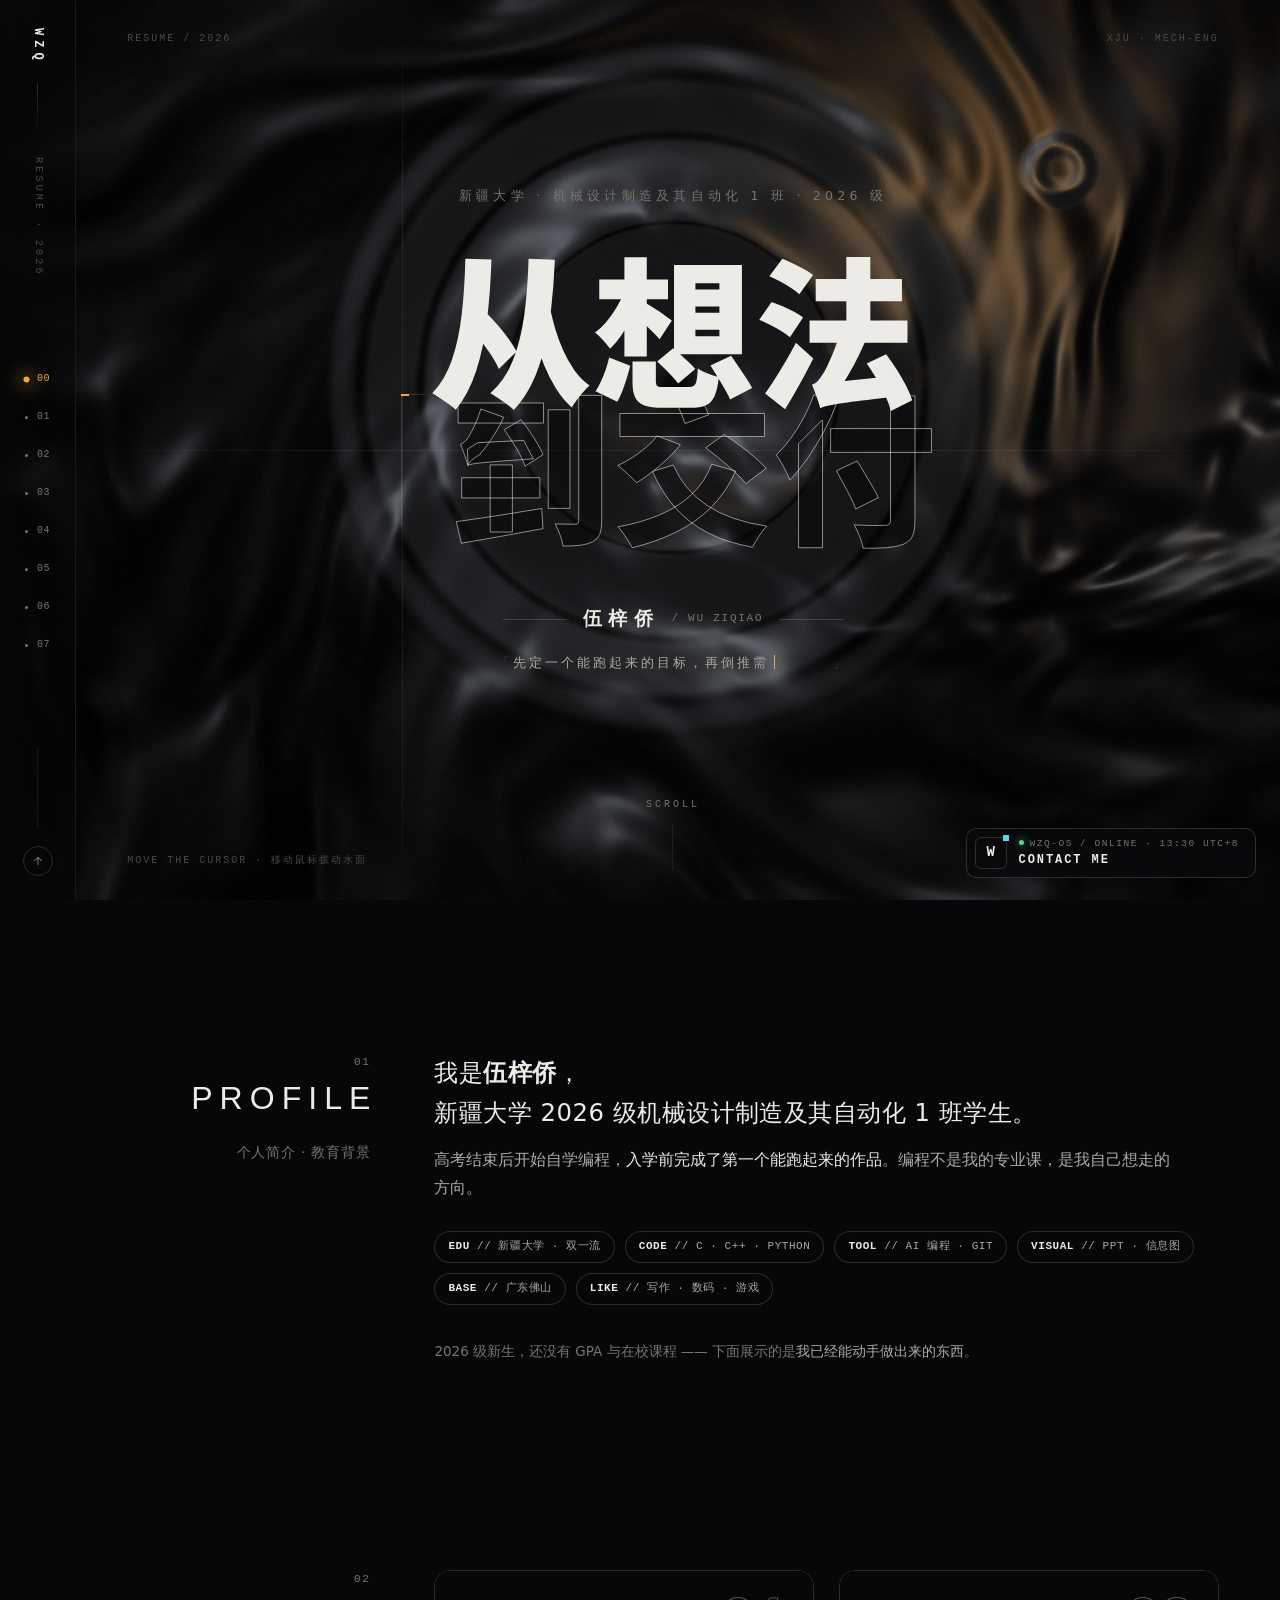
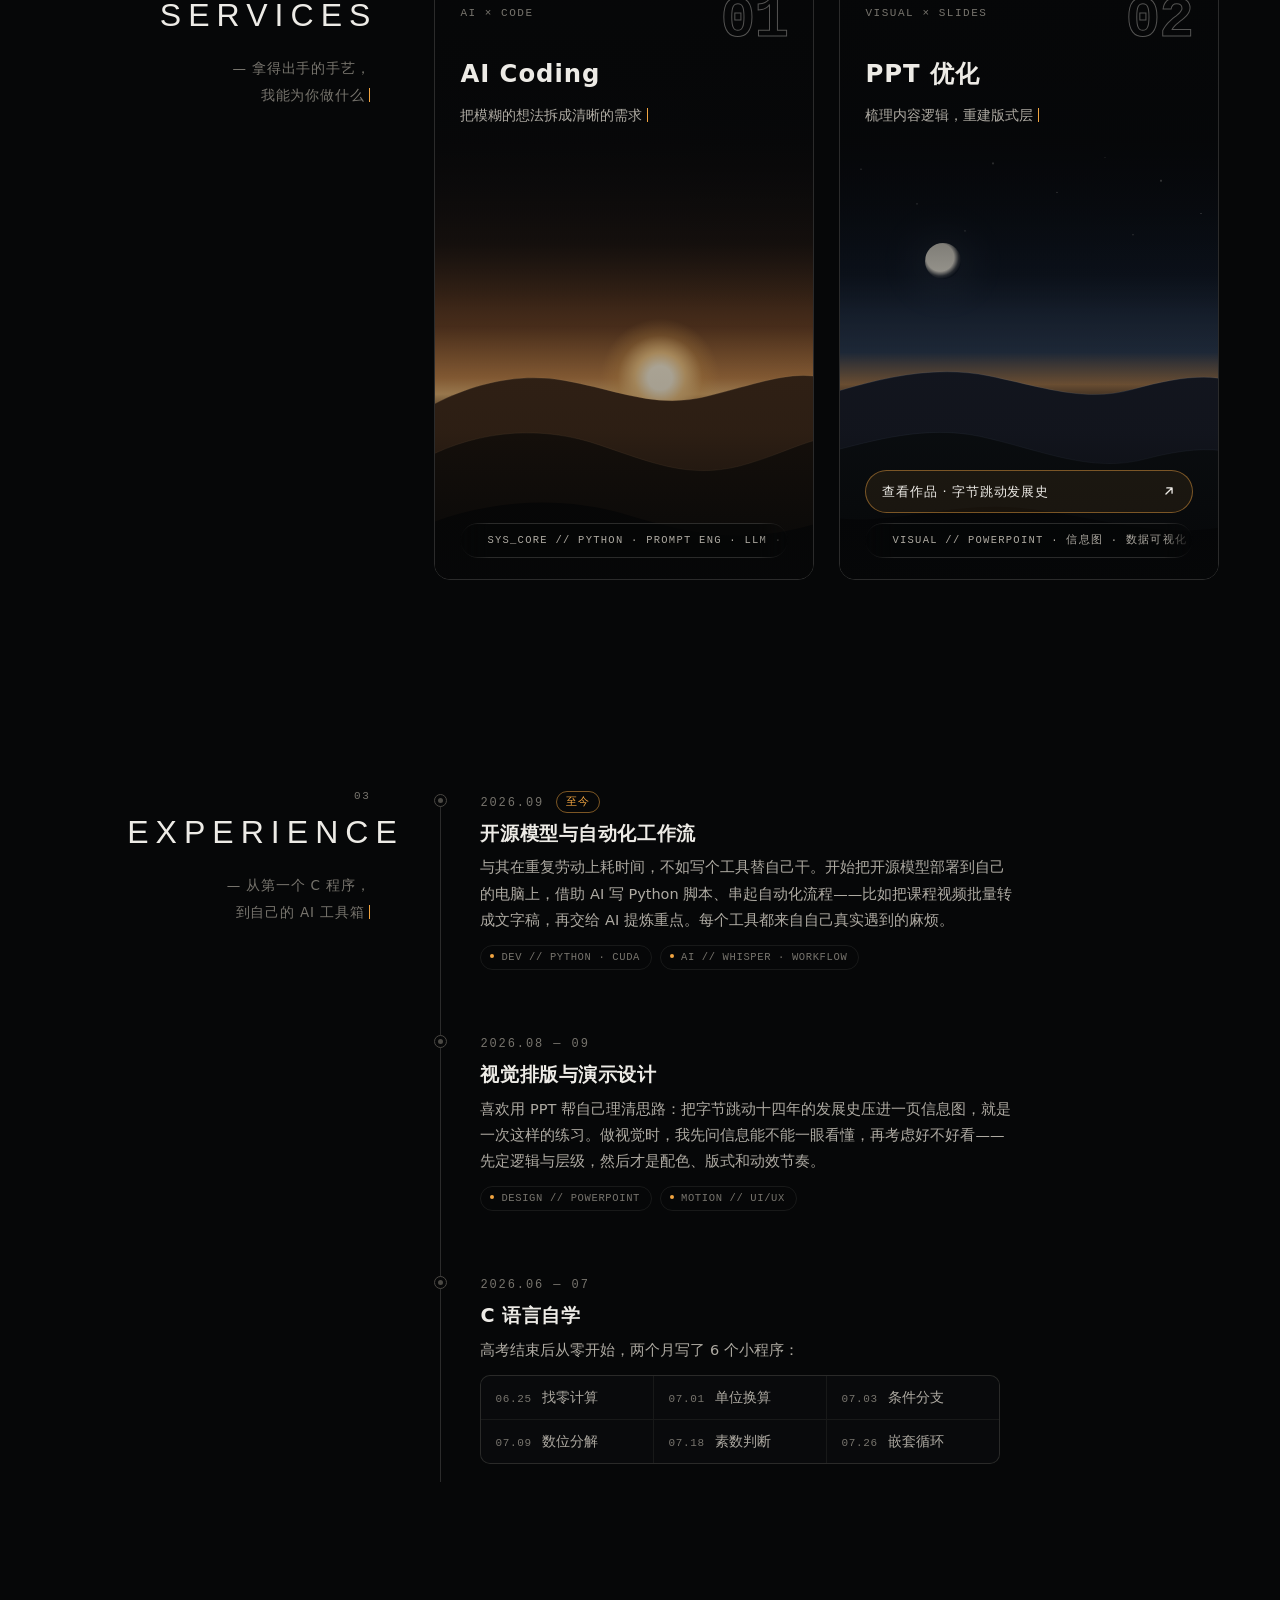
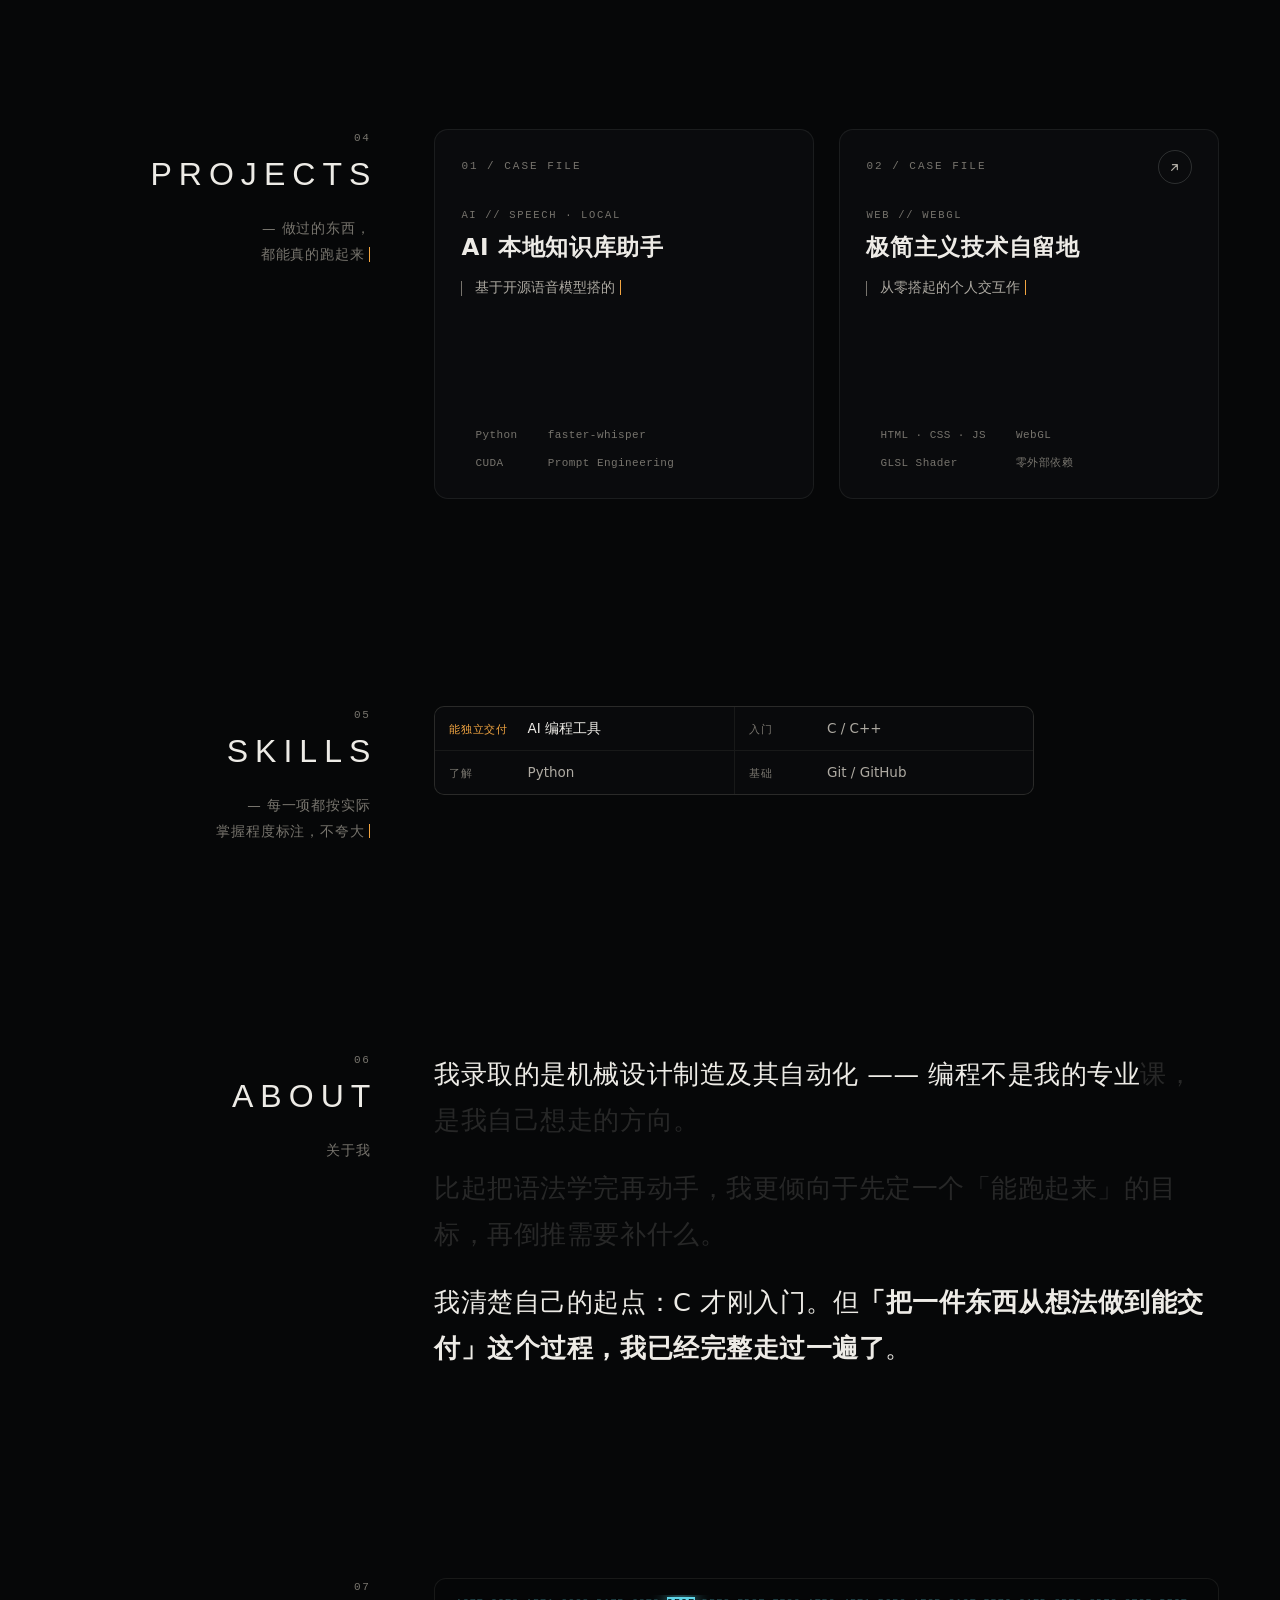
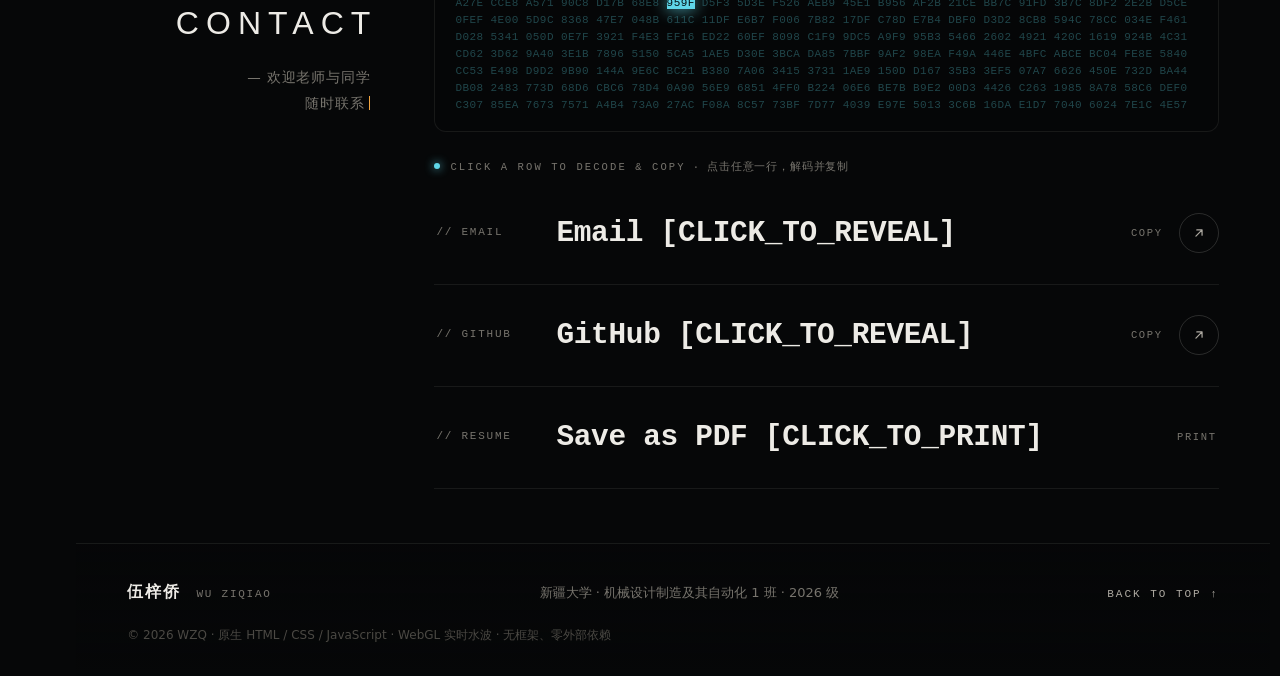
==== commit 04825053: "删除简介区教育卡片与关于区 ALSO 栏目 Co-Authored-By: Claude Opus 5 <noreply@anthropic.com>" ====
--- a/index.html
+++ b/index.html
@@ -133,13 +133,6 @@
       <li><b>BASE</b> // 广东佛山</li>
       <li><b>LIKE</b> // 写作 · 数码 · 游戏</li>
     </ul>
-
-    <div class="edu" data-reveal>
-      <div class="edu-row"><span>EDUCATION</span><span class="edu-time">2026.09 — 2030.06</span></div>
-      <h3>新疆大学</h3>
-      <p>机械设计制造及其自动化 1 班 · 本科</p>
-      <p class="dim">国家「双一流」建设高校 · 预计 2030 年 6 月毕业</p>
-    </div>
 
     <p class="note" data-reveal>2026 级新生，还没有 GPA 与在校课程 —— 下面展示的是<strong>我已经能动手做出来的东西</strong>。</p>
   </div>
@@ -369,15 +362,6 @@
       <p>比起把语法学完再动手，我更倾向于先定一个「能跑起来」的目标，再倒推需要补什么。</p>
       <p>我清楚自己的起点：C 才刚入门。但<strong>「把一件东西从想法做到能交付」这个过程，我已经完整走过一遍了</strong>。</p>
     </blockquote>
-
-    <div class="also" data-reveal>
-      <h3>ALSO // 此外</h3>
-      <ul>
-        <li>喜欢写东西，正在准备做图文内容账号</li>
-        <li>关注电脑硬件与数码</li>
-        <li>游戏</li>
-      </ul>
-    </div>
   </div>
 </section>
 
--- a/style.css
+++ b/style.css
@@ -311,7 +311,7 @@
 @keyframes drip { 0% { top: -40%; } 70%, 100% { top: 100%; } }
 
 /* ---------- 7. 01 简介 ---------- */
-/* 与参考版式一致：简介区只有文字、标签和教育卡片，不放照片 */
+/* 与参考版式一致：简介区只有文字和标签，不放照片 */
 .profile { max-width: 780px; }
 
 .lead { font-size: clamp(20px, 1.9vw, 26px); line-height: 1.65; font-weight: 300; letter-spacing: .02em; text-wrap: balance; }
@@ -330,23 +330,6 @@
 .tags b { font-weight: 700; color: var(--ink); }
 .tags li:hover { color: var(--ink); border-color: var(--amber); background: var(--amber-lo); }
 
-.edu {
-  position: relative; overflow: hidden;
-  padding: 22px 26px 24px;
-  border: 1px solid var(--line);
-  background: linear-gradient(135deg, rgba(20, 21, 25, .78), rgba(9, 10, 12, .6));
-}
-.edu::before {  /* 左侧金色竖条，入场时从上往下画出 */
-  content: ""; position: absolute; left: 0; top: 0; bottom: 0; width: 2px;
-  background: var(--amber); transform-origin: top;
-  transition: transform 1s var(--ease) .35s;
-}
-.js .edu:not(.is-in)::before { transform: scaleY(0); }
-.edu-row { display: flex; justify-content: space-between; gap: 12px; font-family: var(--mono); font-size: 10.5px; letter-spacing: .16em; color: var(--ink-3); }
-.edu-time { color: var(--amber); }
-.edu h3 { margin-top: 12px; font-size: 26px; font-weight: 700; letter-spacing: .08em; line-height: 1.4; }
-.edu p { font-size: 15px; color: var(--ink-2); }
-.edu .dim { margin-top: 2px; font-size: 13px; color: var(--ink-3); }
 .note { margin-top: 22px; font-size: 13.5px; color: var(--ink-3); }
 .note strong { color: var(--ink-2); font-weight: 500; }
 
@@ -670,24 +653,6 @@
 .js .statement .ch { opacity: .14; transition: opacity .35s ease, color .35s ease; }
 .js .statement .ch.on { opacity: 1; }
 .js .statement strong .ch.on { color: var(--amber-hi); }
-
-.also { margin-top: clamp(48px, 8vh, 84px); }
-.also h3 { margin-bottom: 16px; font-family: var(--mono); font-size: 11px; letter-spacing: .2em; color: var(--ink-3); }
-.also ul { display: flex; flex-wrap: wrap; gap: 10px; }
-.also li {
-  position: relative; overflow: hidden; isolation: isolate;
-  padding: 7px 18px;
-  font-size: 14px; color: var(--ink-2);
-  border: 1px solid var(--line-2); border-radius: 999px;
-  transition: color .45s, border-color .45s;
-}
-.also li::before {
-  content: ""; position: absolute; inset: 0; z-index: -1;
-  background: var(--amber); transform: translateY(101%);
-  transition: transform .55s var(--ease);
-}
-.also li:hover { color: #140e06; border-color: var(--amber); }
-.also li:hover::before { transform: none; }
 
 /* ---------- 12. 07 联系 ---------- */
 /* 不停刷新的十六进制矩阵，解码时把真实内容的字节写进去 */
@@ -1059,8 +1024,8 @@
   .sec-title { font-size: 16pt; }
   .sec-sub br { display: none; }
   .mini li { background: #fff; }
-  .proj, .edu, .tl-item, .work { break-inside: avoid; }
-  .proj, .edu { background: none; }
+  .proj, .tl-item, .work { break-inside: avoid; }
+  .proj { background: none; }
   .projects { grid-template-columns: 1fr 1fr; max-width: none; }
   .proj-go { display: none; }
   .works { grid-template-columns: 1fr 1fr; max-width: none; }
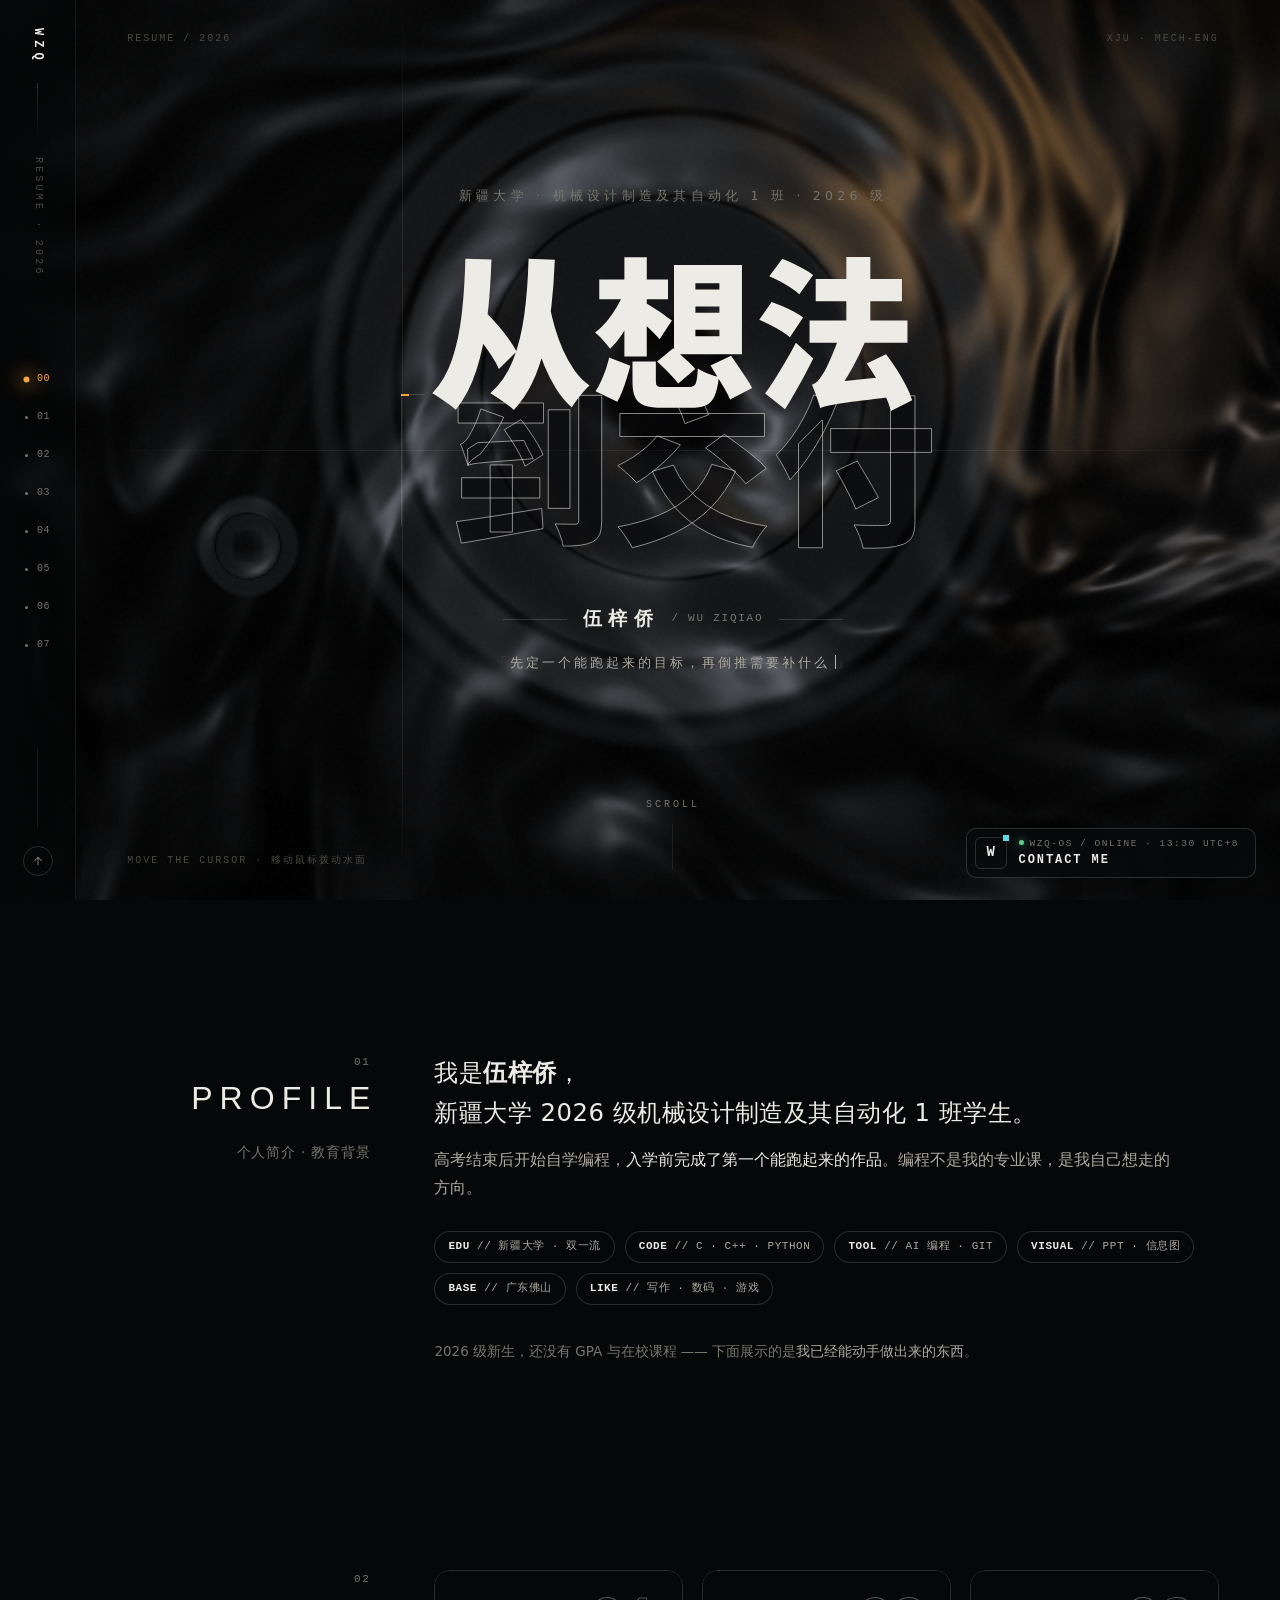
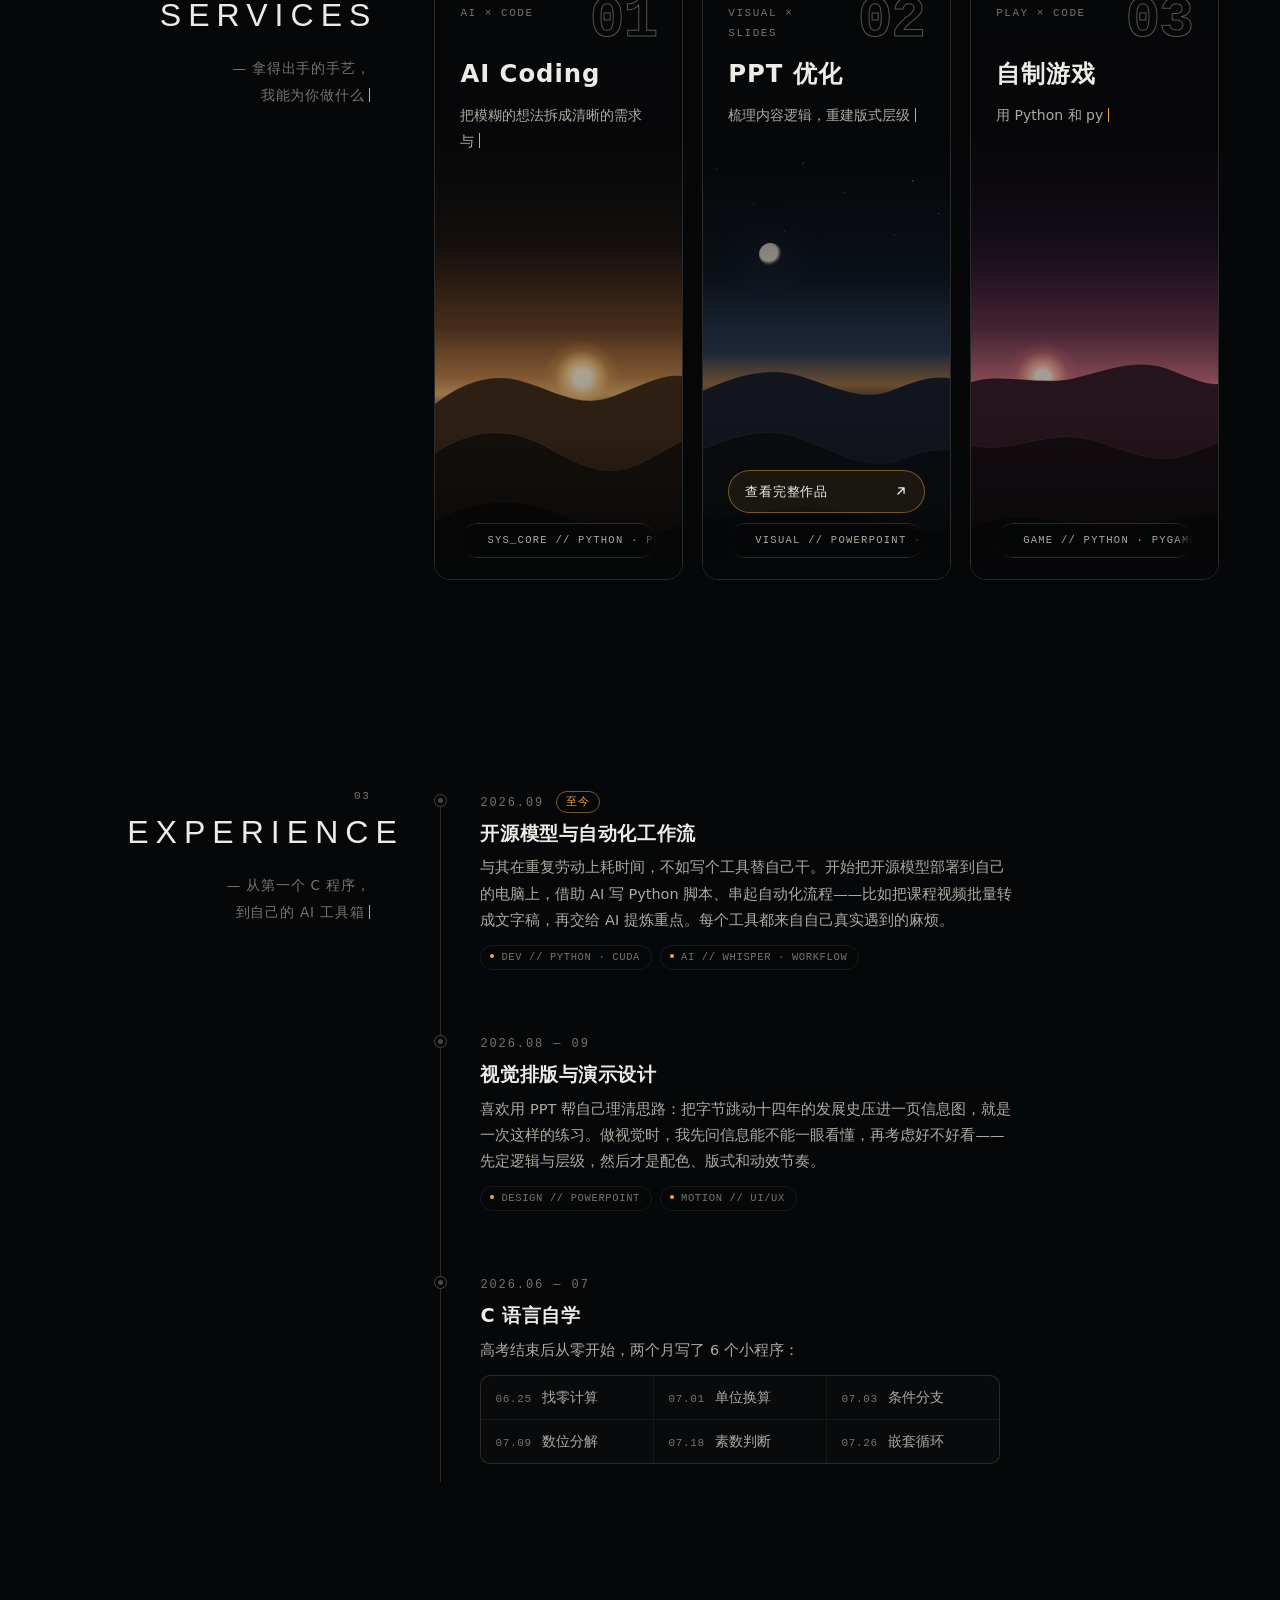
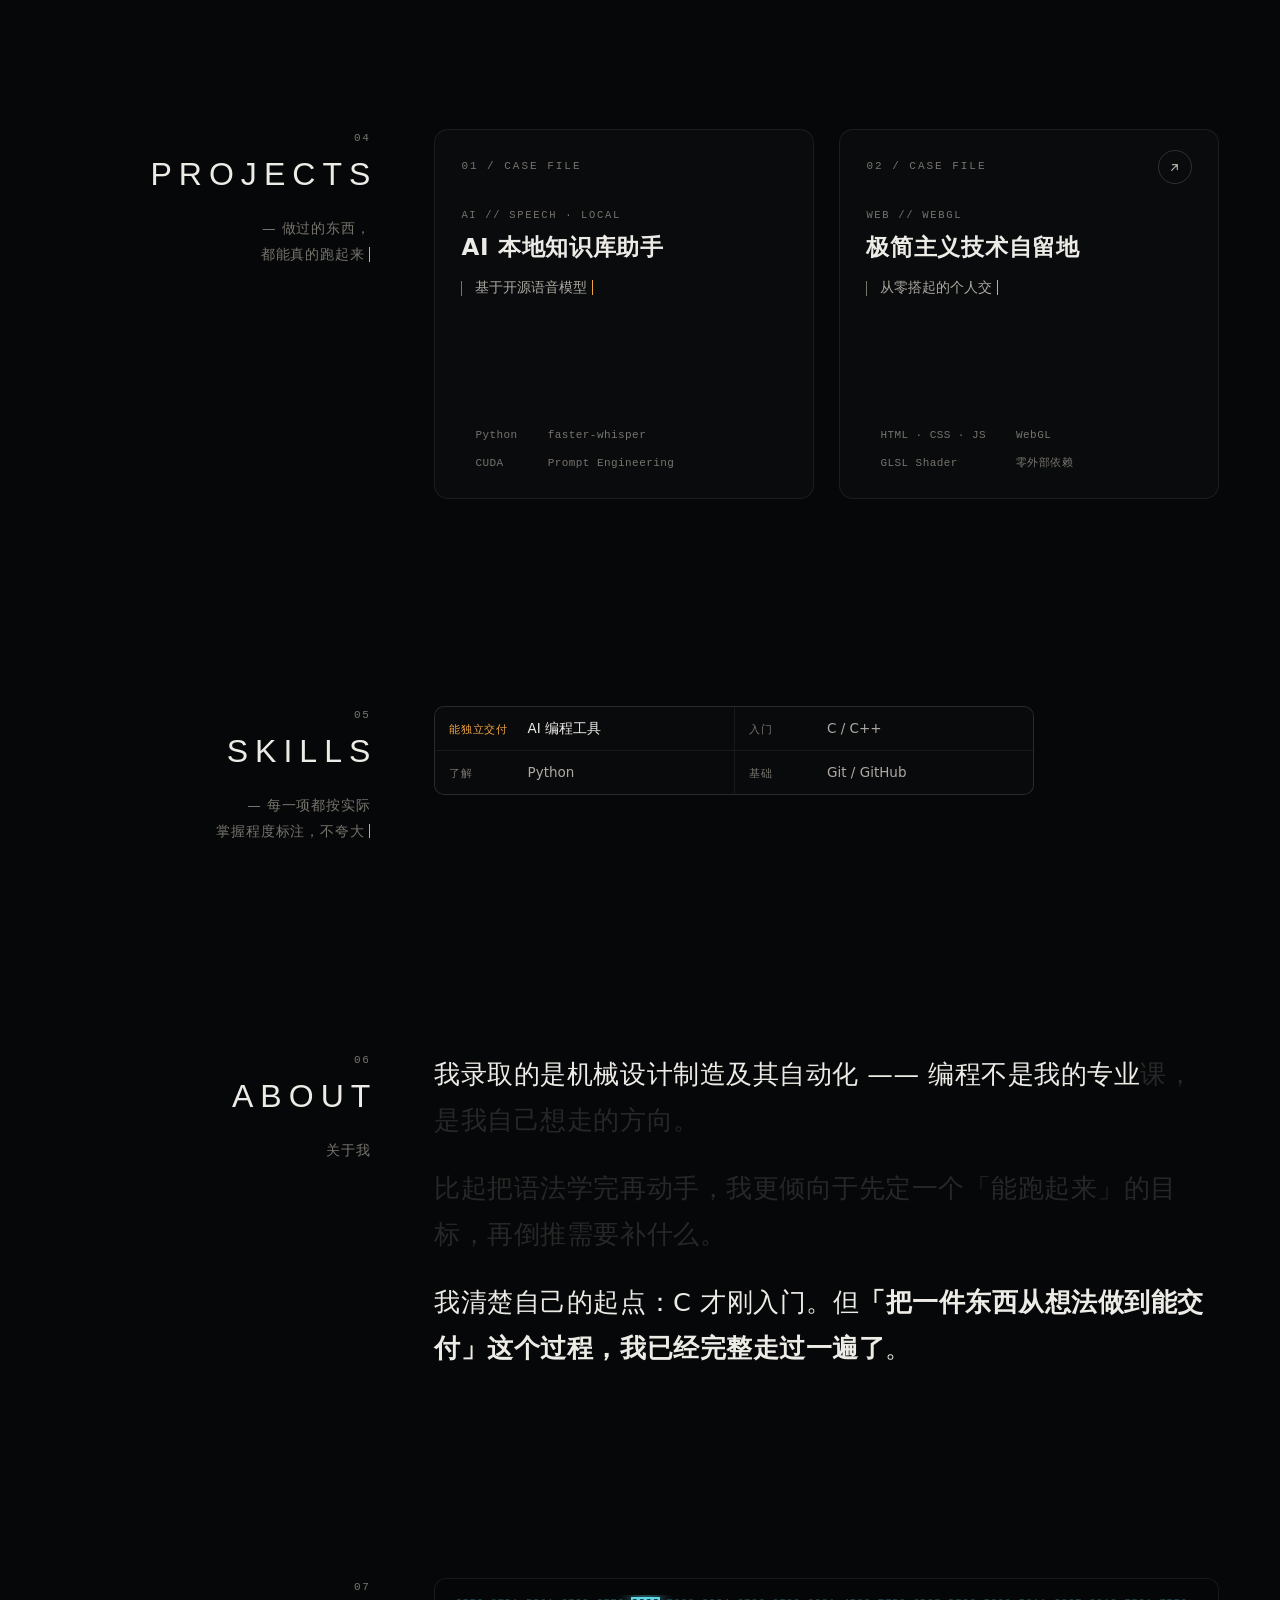
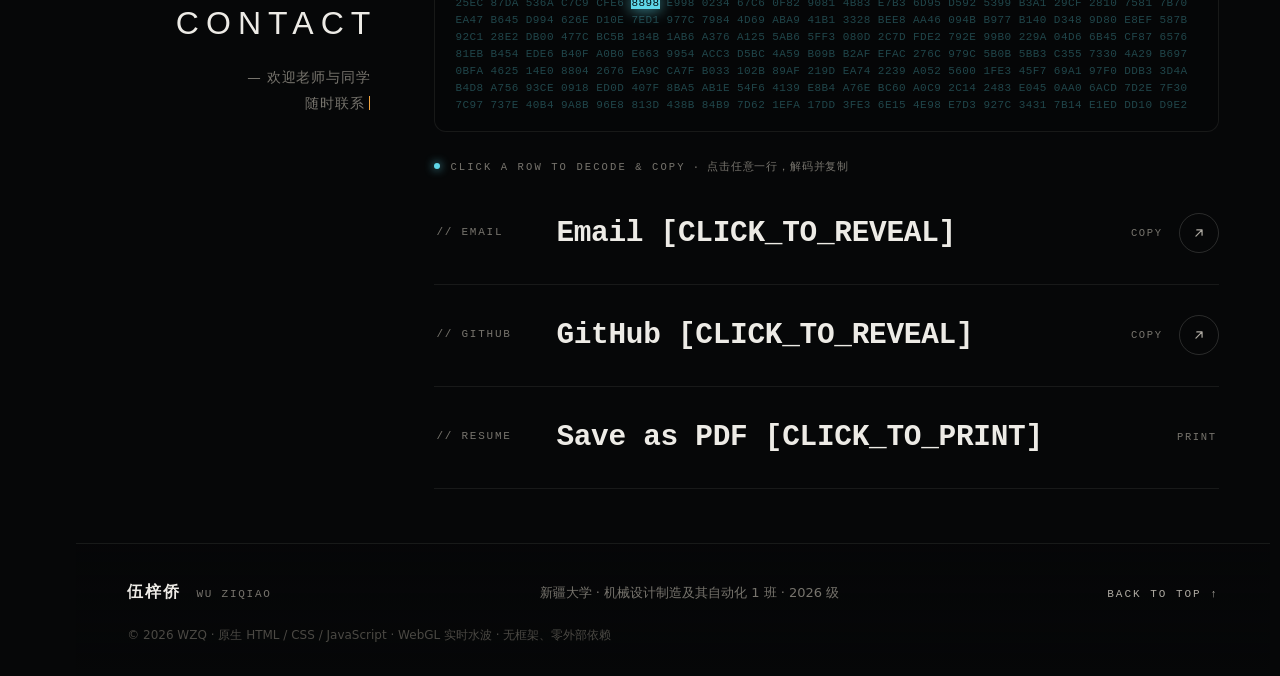
==== commit b53bc8d0: "服务区新增「自制游戏」卡片，悬停浮出实机演示视频 - 游戏画面由去掉社区标识的版本录制，只保留 WZQ 元素 - 三张服务卡改为一排三列，中等屏幕第三张横跨整行  Co-Authored-By: Cl" ====
--- a/index.html
+++ b/index.html
@@ -139,6 +139,7 @@
 </section>
 
 <!-- ══════════ 02 服务 ══════════
+     三张服务卡：AI Coding / PPT 优化 / 自制游戏。
      核心交互：鼠标悬停卡片时，作品预览从卡片中浮出，
      跟随鼠标移动并做 3D 倾斜（script.js 第 6 节）。
      触屏设备没有悬停，改为轻触卡片切换预览。 -->
@@ -219,7 +220,7 @@
           <div class="work-foot">
             <!-- 真实链接指向大图：JS 可用时拦截并打开弹窗，JS 失效时仍能直接看图 -->
             <a class="work-open" href="assets/ppt-bytedance-full.webp" data-lightbox-open="lightboxPpt" data-cursor="OPEN">
-              <span>查看作品 · 字节跳动发展史</span>
+              <span>查看完整作品</span>
               <svg viewBox="0 0 16 16" aria-hidden="true"><path d="M4.5 11.5l7-7M5.5 4.5h6v6"/></svg>
             </a>
             <div class="marquee" aria-hidden="true"><div class="marquee-track">
@@ -233,6 +234,41 @@
           <div class="pv pv-slide">
             <div class="pv-bar"><i></i><i></i><i></i><span>字节跳动发展史.pptx — 演示设计 01</span></div>
             <img src="assets/ppt-bytedance.webp" alt="" width="1024" height="576" loading="lazy" decoding="async">
+          </div>
+        </div>
+      </article>
+
+      <!-- 服务 03：自制游戏 · 悬停预览：游戏自带自动演示模式录下的 8 秒实机画面（浮现时才播放） -->
+      <article class="work" data-reveal tabindex="0" data-cursor="PLAY" aria-labelledby="s3t" aria-describedby="s3d">
+        <div class="work-clip" aria-hidden="true">
+          <div class="work-art art-dawn">
+            <span class="art-sky"></span>
+            <span class="art-sun"></span>
+            <svg class="art-dunes" viewBox="0 0 400 300" preserveAspectRatio="none">
+              <path class="d3" d="M0,110 C48,96 110,112 168,104 C224,96 270,84 322,98 C356,106 382,112 400,108 L400,300 L0,300 Z"/>
+              <path class="d2" d="M0,162 C62,176 120,150 184,158 C246,166 288,184 344,172 C368,166 388,160 400,162 L400,300 L0,300 Z"/>
+              <path class="d1" d="M0,240 C70,222 128,230 196,238 C268,246 330,222 400,228 L400,300 L0,300 Z"/>
+            </svg>
+          </div>
+          <div class="work-shade"></div>
+        </div>
+
+        <div class="work-content">
+          <div class="work-top"><span class="work-kicker">PLAY × CODE</span><span class="work-no" aria-hidden="true">03</span></div>
+          <h3 id="s3t">自制游戏</h3>
+          <p class="work-desc" id="s3d" data-typewriter>用 Python 和 pygame 做的坦克大战：玩法和关卡布局由我来定，借助 AI 编程工具实现；美术与音效全部由代码生成，中央砖墙拼出我的缩写 WZQ。</p>
+          <div class="work-foot">
+            <div class="marquee" aria-hidden="true"><div class="marquee-track">
+              <span>GAME // PYTHON · PYGAME · 程序化美术 · 合成音效 · WZQ</span>
+              <span>GAME // PYTHON · PYGAME · 程序化美术 · 合成音效 · WZQ</span>
+            </div></div>
+          </div>
+        </div>
+
+        <div class="work-preview" aria-hidden="true">
+          <div class="pv pv-game">
+            <div class="pv-bar"><i></i><i></i><i></i><span>坦克大战 · WZQ — 自动演示</span></div>
+            <video src="assets/game-tank.mp4" poster="assets/game-tank-poster.webp" width="640" height="436" muted loop playsinline preload="none"></video>
           </div>
         </div>
       </article>
--- a/style.css
+++ b/style.css
@@ -462,7 +462,8 @@
 .js .mini-skills.is-in li { opacity: 1; transform: none; }
 
 /* ---------- 10. 02 服务卡（悬停浮现预览） ---------- */
-.works { display: grid; grid-template-columns: repeat(2, minmax(0, 1fr)); gap: clamp(16px, 2vw, 26px); }
+/* 三张服务卡一排；中等宽度两列、第三张横跨整行；≤1024px 单列（见第 15 节） */
+.works { display: grid; grid-template-columns: repeat(3, minmax(0, 1fr)); gap: clamp(14px, 1.5vw, 22px); }
 .work {
   position: relative;
   display: flex; flex-direction: column;
@@ -532,6 +533,18 @@
 .art-night .d2 { fill: #0e1219; stroke: rgba(170, 196, 240, .08); }
 .art-night .d1 { fill: #06070a; }
 
+.art-dawn .art-sky {
+  background: linear-gradient(to bottom,
+    #07060c 0%, #130d1b 28%, #2a1730 46%, #6a2d49 58%, #d0657a 66%, #f2a48b 68.5%, #2a1620 73%);
+}
+.art-dawn .art-sun {
+  left: 30%; top: 66%; width: 28%; aspect-ratio: 1; margin: -14% 0 0 -14%;
+  background: radial-gradient(circle, #ffeade 0 14%, #ffa08e 30%, rgba(254, 110, 120, .32) 50%, transparent 70%);
+}
+.art-dawn .d3 { fill: #3c1d2b; stroke: rgba(255, 176, 164, .2); }
+.art-dawn .d2 { fill: #1f1018; stroke: rgba(255, 176, 164, .1); }
+.art-dawn .d1 { fill: #0b0609; }
+
 /* 上下压暗，保证文字可读 */
 .work-shade {
   position: absolute; inset: 0;
@@ -581,7 +594,7 @@
 /* 浮现的预览窗：位置与 3D 倾斜由 JS 每帧写入 transform */
 .work-preview {
   position: absolute; left: 50%; top: 60%; z-index: 5;
-  width: min(90%, 390px);
+  width: min(125%, 390px);   /* 卡片三列时较窄，预览窗允许略宽于卡片，浮在相邻卡片之上 */
   pointer-events: none;
   opacity: 0; filter: blur(10px);
   transform: translate(-50%, -50%) scale(.7);
@@ -608,8 +621,11 @@
 .pv-bar span { margin-left: 8px; overflow: hidden; white-space: nowrap; text-overflow: ellipsis; font-family: var(--mono); font-size: 10.5px; color: var(--ink-3); }
 
 /* 幻灯片窗：16:9 的 PPT 渲染图，比网页截图窗再宽一些，保证缩略图里的字看得清 */
-.work-preview:has(.pv-slide) { width: min(100%, 460px); }
+.work-preview:has(.pv-slide) { width: min(135%, 460px); }
 .pv-slide img { display: block; width: 100%; height: auto; aspect-ratio: 16 / 9; background: #07080d; }
+
+/* 游戏窗：实机录屏，浮现时才播放（script.js 第 6 节） */
+.pv-game video { display: block; width: 100%; height: auto; aspect-ratio: 640 / 436; object-fit: cover; background: #12141c; }
 
 /* 网站截图窗：v1、v2 上下拼成长条，悬停时在同一竖直平面内循环滚动 */
 .pv-shots { position: relative; aspect-ratio: 16 / 10; overflow: hidden; background: #0b0c0e; }
@@ -883,8 +899,16 @@
   .work-no { font-size: 48px; }
 }
 
+@media (max-width: 1279px) {
+  .works { grid-template-columns: repeat(2, minmax(0, 1fr)); }
+  .works .work:nth-child(3) { grid-column: 1 / -1; min-height: 460px; }
+}
+
 @media (max-width: 1024px) {
   .works { grid-template-columns: minmax(0, 1fr); max-width: 520px; }
+  .works .work:nth-child(3) { min-height: 580px; }
+  .work-preview { width: min(94%, 390px); }
+  .work-preview:has(.pv-slide) { width: min(100%, 460px); }
   .projects { grid-template-columns: minmax(0, 1fr); max-width: 560px; }
 }
 
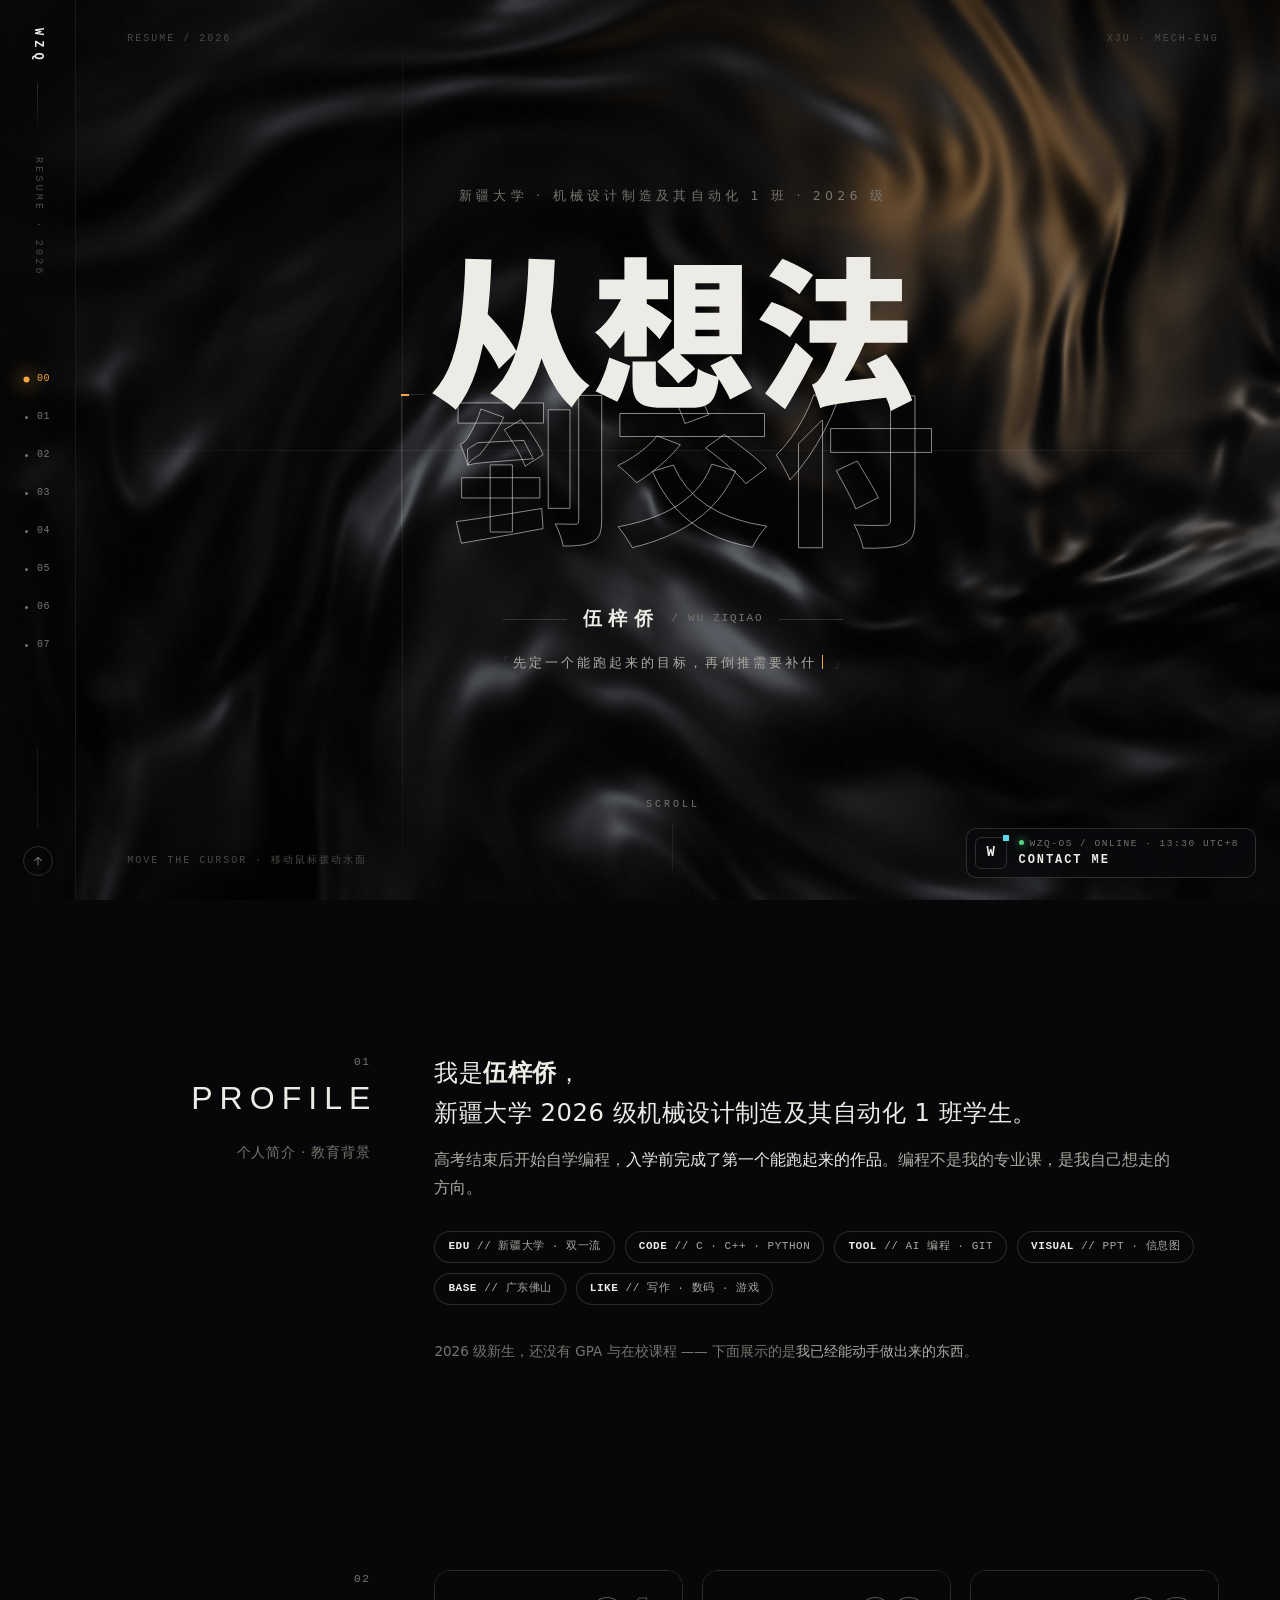
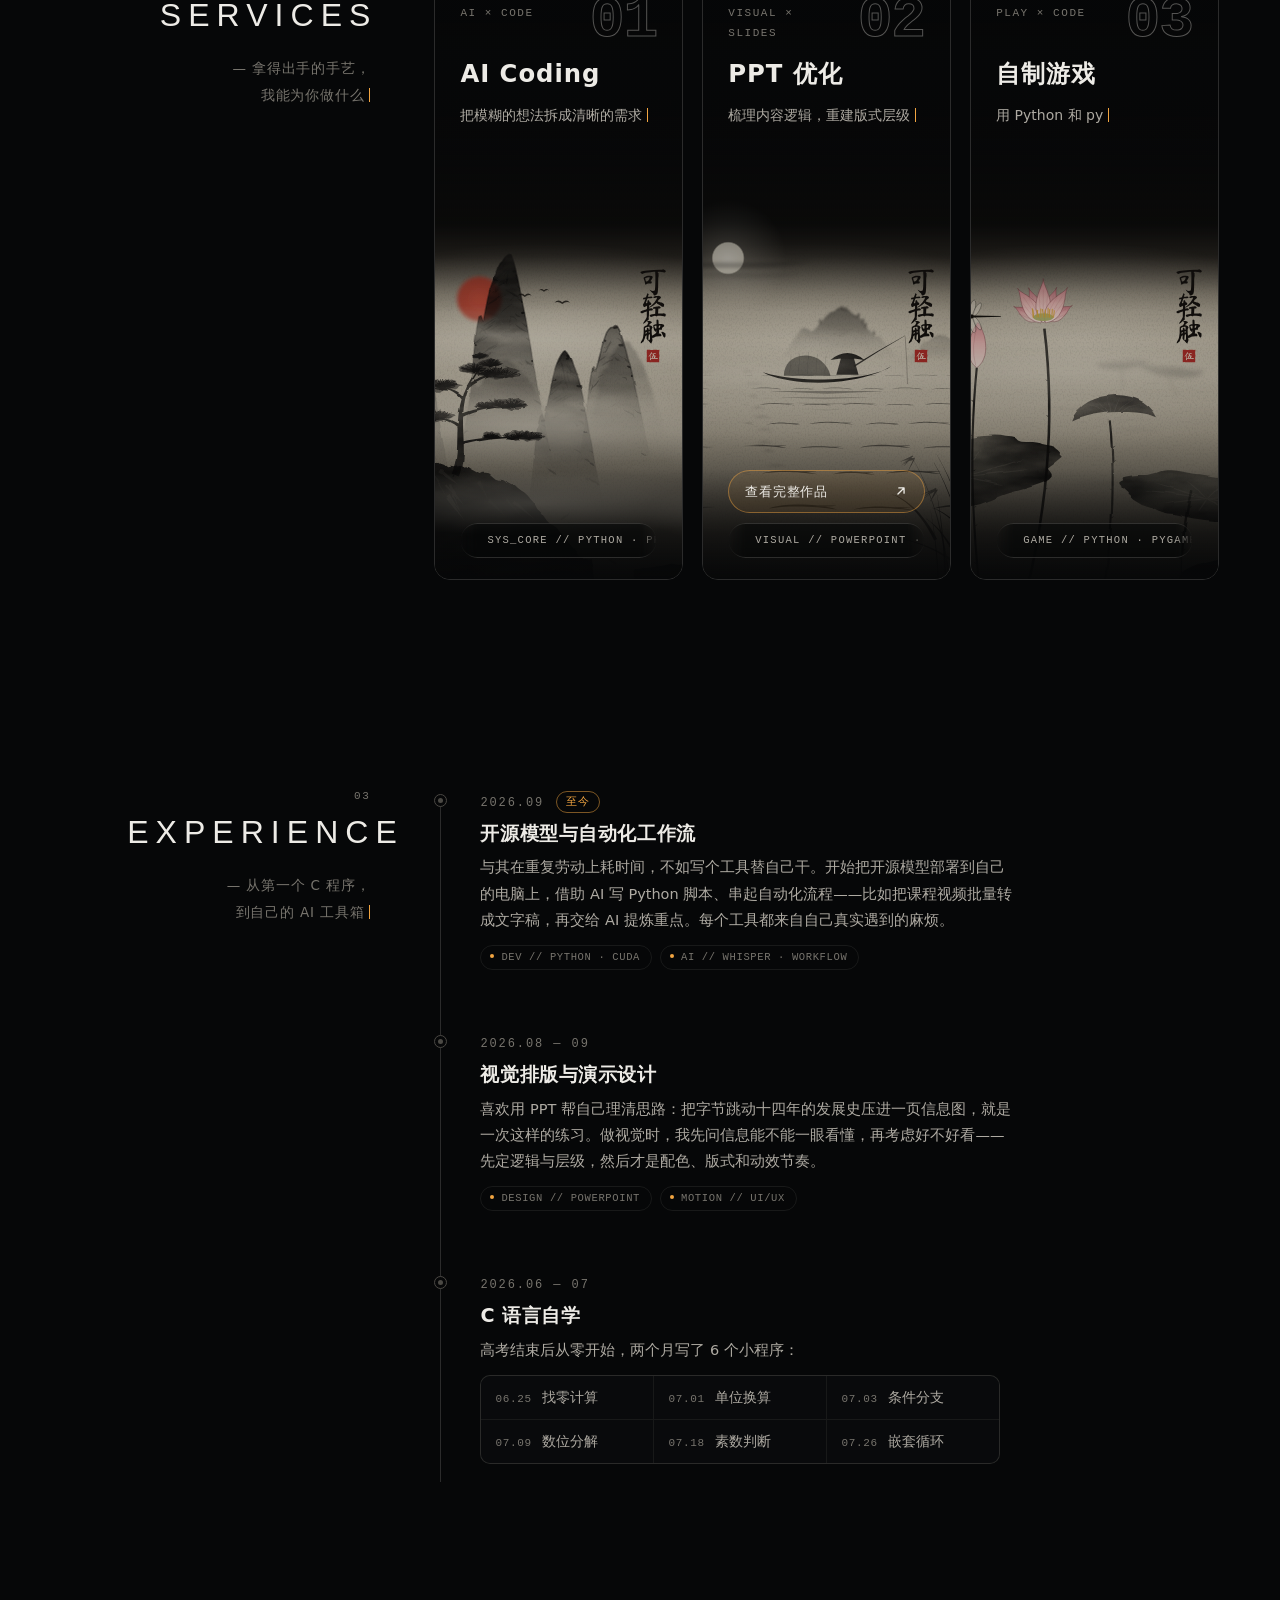
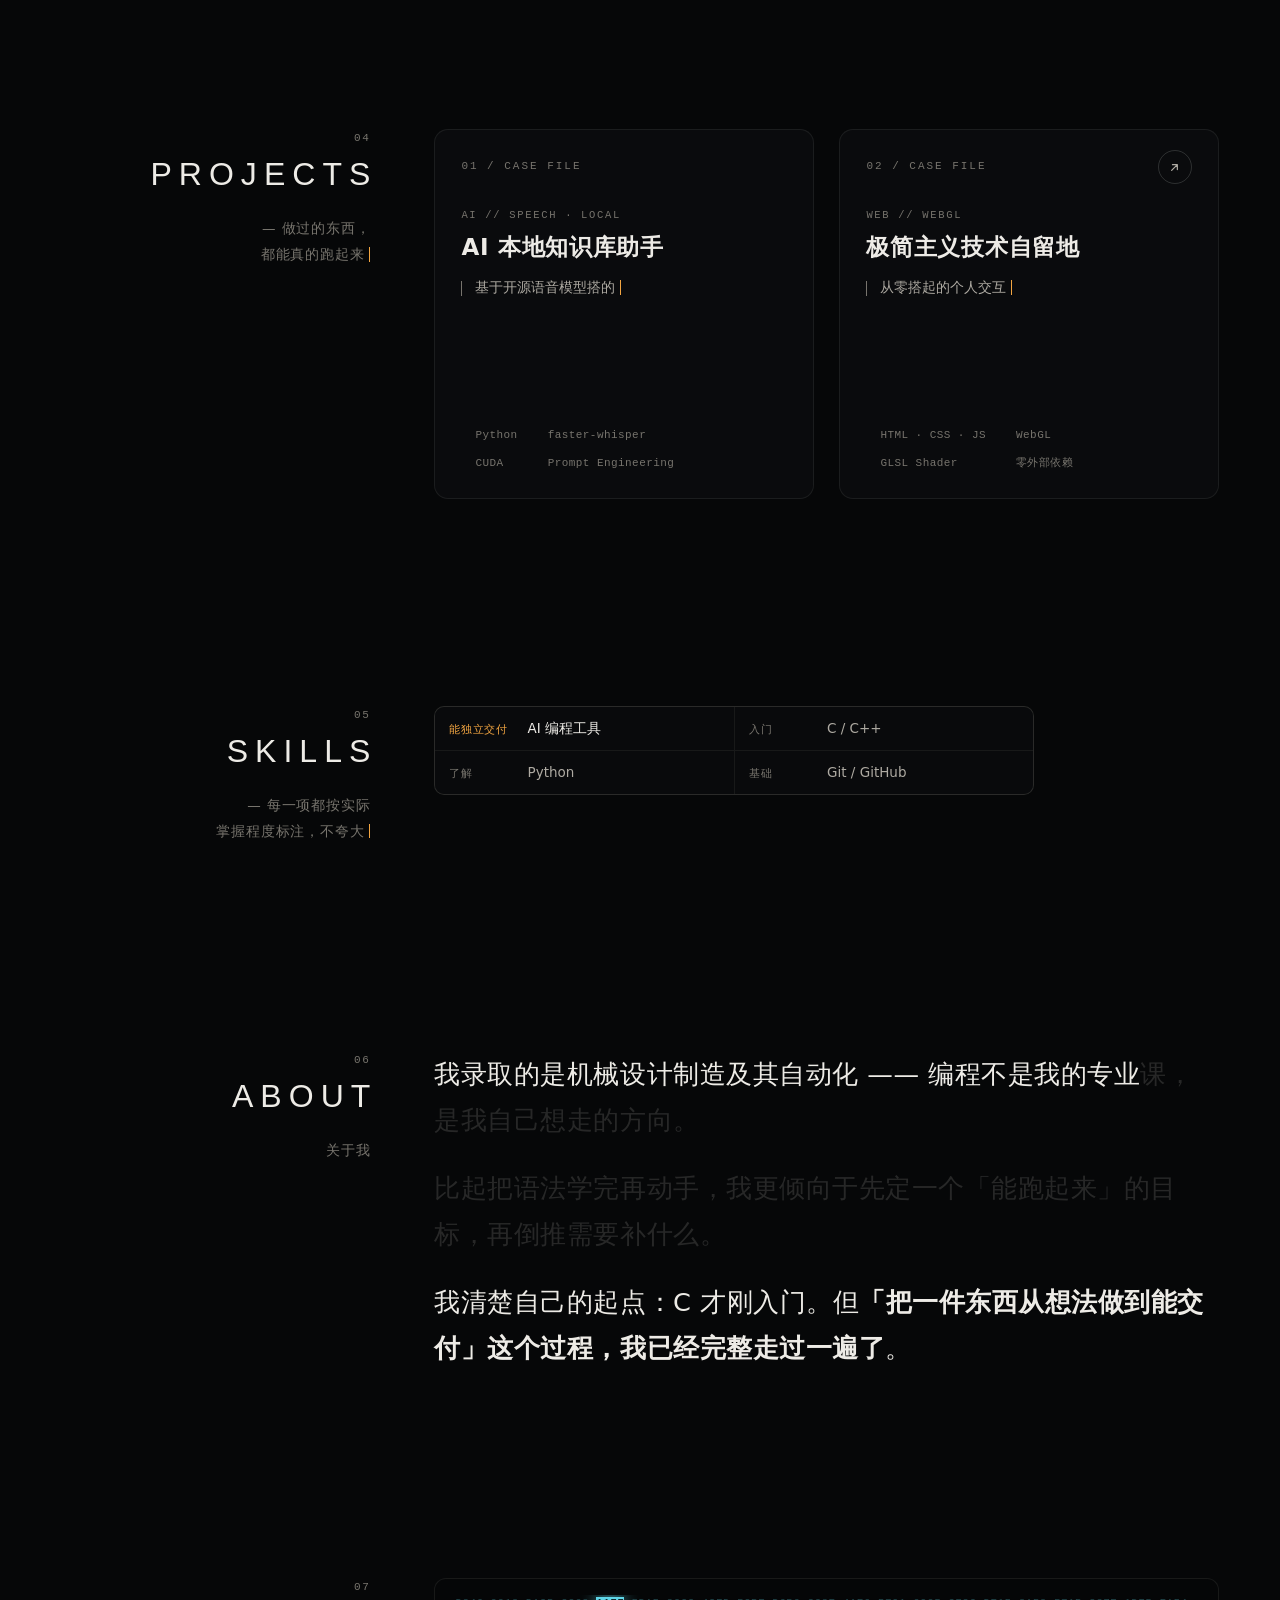
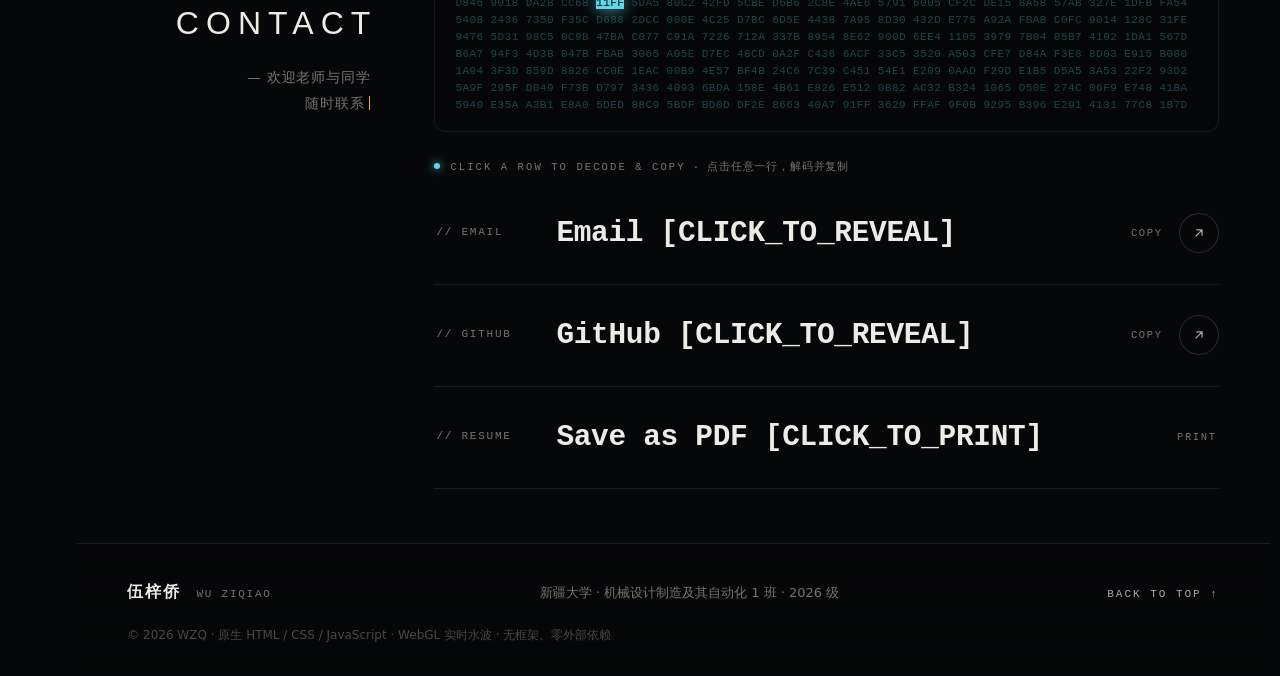
==== commit dfae6e73: "服务卡背景换成水墨动画，留白处行楷题「可轻触」 - 三张卡分别是远山云海、寒江孤舟、荷塘蜻蜓：SVG 图层程序化生成，云雾、水纹、飞鸟、渔舟、蜻蜓点水为 CSS 动画 - 留白处竖排马善政毛笔体（OF" ====
--- a/index.html
+++ b/index.html
@@ -142,7 +142,8 @@
      三张服务卡：AI Coding / PPT 优化 / 自制游戏。
      核心交互：鼠标悬停卡片时，作品预览从卡片中浮出，
      跟随鼠标移动并做 3D 倾斜（script.js 第 6 节）。
-     触屏设备没有悬停，改为轻触卡片切换预览。 -->
+     触屏设备没有悬停，改为轻触卡片切换预览。
+     卡片背景是三幅水墨动画（远山云海 / 寒江孤舟 / 荷塘蜻蜓），留白处题「可轻触」。 -->
 <section class="sec" id="services" data-sec="02" data-label="服务">
   <header class="sec-head">
     <span class="sec-no">02</span>
@@ -151,19 +152,36 @@
   </header>
 
   <div class="sec-body">
+    <!-- 题字与印章的字形：取自马善政毛笔体（Ma Shan Zheng，SIL Open Font License 1.1），
+         只导出用到的四个字的轮廓，访客设备不需要安装字体 -->
+    <svg class="ink-defs" aria-hidden="true" focusable="false"><defs><path id="g-ke" d="M325 298Q333 295 387 298Q437 300 458 309Q479 318 484 341Q488 354 484 364Q481 375 468 397Q455 415 455 418Q455 420 443 436Q431 452 431 456Q431 461 424 464Q418 466 418 472Q418 478 412 480Q397 486 415 491Q417 491 420 491Q455 499 456 510Q458 529 445 550L435 564H389Q344 564 332 569Q321 574 296 576Q280 579 276 580Q271 582 269 590Q267 606 252 606Q243 606 234 588Q224 569 220 545Q212 498 200 464Q184 420 174 379Q172 368 192 352Q211 337 243 323Q282 306 325 298ZM388 355Q387 354 360 351Q312 347 249 376Q228 387 227 392Q230 396 232 408Q243 459 253 485Q257 496 263 497Q269 498 287 490Q309 482 319 475Q329 468 343 450Q362 427 367 415Q369 408 372 402Q377 394 383 375Q389 356 388 355ZM822 82Q831 76 846 76Q861 77 871 86Q882 95 901 102Q931 114 939 143Q941 154 926 168Q912 182 897 187Q887 190 881 190Q875 189 860 181Q824 163 717 161Q655 160 654 165Q654 166 654 168Q655 175 667 186Q679 196 679 204Q679 211 686 216Q692 220 692 228Q693 236 688 238Q685 240 688 255Q693 270 690 308Q688 345 684 351Q677 358 676 498Q676 637 674 685L669 780Q665 887 650 907Q642 916 642 920Q642 925 631 938Q620 950 616 950Q611 950 602 961Q594 968 576 972Q558 977 545 975Q536 974 527 968Q518 962 519 959Q521 956 514 940Q506 924 506 916Q506 909 493 901Q452 875 413 823Q380 780 382 778Q385 775 406 790Q450 822 495 822Q521 822 532 817Q544 812 555 795Q563 781 565 770Q567 759 570 723Q573 670 574 656Q577 629 579 474Q581 318 579 274Q575 210 575 187L574 164H528Q482 165 458 172Q418 181 325 186Q265 188 254 196Q249 200 245 199Q239 198 184 215Q164 220 153 229Q142 237 128 233Q115 229 88 209Q62 189 62 180Q61 172 86 161Q122 145 167 136Q212 128 312 119Q528 99 723 93Q782 91 800 90Q817 88 822 82Z"/><path id="g-qing" d="M547 548Q595 537 632 531Q668 525 675 521Q682 517 686 521Q690 525 709 525Q738 525 754 544Q769 564 756 582Q748 592 738 596Q728 599 706 599Q690 600 687 602Q684 603 682 613Q679 637 674 749L673 771L744 772Q814 773 837 768Q860 762 864 765Q868 768 888 771Q909 773 920 780Q930 786 933 798Q937 812 934 837Q930 862 924 865Q904 879 866 865Q840 856 747 851L655 846L643 859Q625 875 594 859Q570 846 530 856L500 864Q485 869 469 879Q440 898 417 884Q384 864 386 840Q386 831 390 827Q394 823 407 816Q421 808 472 797Q523 786 543 786Q563 786 570 781Q577 776 575 762Q571 747 576 700Q585 603 569 603Q562 603 544 612Q528 620 522 618Q515 617 504 602Q493 588 498 582Q502 575 500 567Q498 562 506 559Q514 556 547 548ZM304 81Q308 76 318 78Q329 80 334 88Q339 98 344 102Q348 107 348 114Q348 119 338 144Q329 168 326 171Q323 173 323 185Q323 193 326 195Q328 197 338 197Q354 197 388 191Q423 184 439 184Q455 185 463 194Q476 209 480 223Q483 237 474 240Q466 241 408 243Q354 243 332 248Q310 252 301 265Q297 274 281 320Q265 367 265 375Q265 379 258 391Q252 403 252 411Q252 422 288 407Q297 403 299 398Q301 393 304 373Q306 348 314 328Q321 309 329 309Q347 309 362 329Q377 349 377 371Q377 384 379 386Q381 388 391 388Q416 388 432 423Q439 437 439 445Q439 453 431 461Q417 479 390 479Q377 479 372 488Q368 496 366 515Q364 534 366 544L370 554L386 541Q404 527 406 525Q408 523 441 493Q469 469 504 434Q540 399 552 384Q590 334 604 311Q616 289 630 259Q643 229 643 225Q640 221 624 222Q608 222 585 228Q562 233 552 238Q536 246 524 238Q513 230 512 211Q512 200 516 196Q519 193 535 187Q557 178 588 172Q620 166 633 169Q644 171 670 168Q688 164 696 165Q703 166 716 172Q753 189 762 197Q771 205 771 219Q771 236 760 251Q748 266 731 269Q722 272 705 290Q688 309 678 328Q672 339 668 342Q664 345 663 352Q662 357 666 360Q671 362 687 366Q711 371 744 382Q777 392 794 396Q811 401 841 416Q870 431 877 444Q884 458 879 491Q875 521 870 529Q860 549 826 542Q791 536 762 509Q707 460 654 444Q645 441 636 430Q626 420 626 412Q626 405 622 405Q619 405 587 435Q536 483 480 514L454 528Q402 557 379 562Q372 564 369 568Q366 571 364 581Q361 597 364 600Q367 604 392 600Q416 595 442 595Q467 595 473 601Q493 617 493 640Q493 666 442 666Q420 666 394 670Q367 675 363 679Q358 683 360 760Q361 838 352 894Q344 950 337 964Q333 974 330 975Q328 976 321 972Q312 966 298 937L283 909L284 804V698L277 701Q188 722 150 752Q138 761 131 764Q124 766 112 765Q74 761 66 733Q63 720 66 712Q69 704 83 696Q97 687 138 672Q178 656 203 649Q230 641 259 631L288 621L290 601Q293 580 293 544Q293 508 291 507Q287 505 261 518Q235 530 224 541Q209 554 198 552Q171 547 167 521Q165 508 162 508Q158 508 158 494Q159 481 156 465Q153 455 155 450Q157 446 165 439Q174 430 188 404Q203 379 203 371Q203 367 208 356Q213 347 224 312Q236 277 236 272Q236 263 214 276Q211 278 207 281Q184 300 164 277Q138 249 175 230Q183 226 221 218L258 211L265 182Q272 157 286 122Q299 88 304 81Z"/><path id="g-chu" d="M787 581Q791 574 809 574Q827 575 843 583Q860 590 892 612Q924 633 926 638Q929 648 929 682Q929 715 926 728Q922 743 914 758Q906 773 901 773Q898 773 883 768Q843 751 834 697Q832 682 826 680Q819 677 819 668Q819 660 800 623Q781 586 787 581ZM625 160Q632 152 644 156Q657 160 673 173L687 187L689 243Q691 297 695 303Q700 309 730 310Q759 310 771 305Q782 301 794 306Q805 310 830 314Q854 318 863 324Q871 329 878 348Q885 366 883 375Q879 389 874 396Q868 402 857 405Q841 408 827 431Q810 455 807 464Q804 472 806 485Q808 499 802 502Q797 506 753 506H710L707 560Q705 614 700 626L695 637H714Q738 638 755 643Q772 648 773 656Q775 664 780 670Q786 676 788 692Q791 707 782 717Q776 725 767 726Q758 728 723 728Q663 728 622 738Q580 747 538 769Q511 782 491 782Q474 782 469 788Q464 793 471 804Q477 816 478 852Q478 889 472 905Q465 921 462 924Q458 927 452 941Q446 955 446 962Q446 973 443 975Q437 977 422 966Q406 956 394 940Q378 921 368 914Q358 906 352 892Q347 877 339 875Q328 871 316 865Q305 859 305 854Q305 850 296 842Q291 836 282 822Q274 807 275 803Q275 800 277 748L281 694L267 703Q254 712 244 716Q230 723 225 771Q221 797 207 825Q193 853 193 858Q193 864 182 882Q172 900 170 907Q166 913 152 926Q137 939 132 939Q126 939 117 950Q112 958 98 966Q84 973 75 973Q66 973 79 943Q79 941 79 939Q87 922 106 888Q134 837 147 798Q160 758 164 705Q169 664 173 643Q177 622 177 527Q177 405 185 405Q190 405 208 390Q225 376 247 369Q281 359 290 351Q299 343 317 309Q348 247 331 247Q317 247 305 236Q293 224 299 215Q301 211 330 204Q359 197 384 201Q417 208 432 218Q446 227 454 247Q459 259 456 264Q452 269 436 276Q424 282 398 305Q373 328 367 339Q364 346 369 348Q374 351 404 359Q439 367 445 373Q451 379 459 381Q470 385 468 403Q467 407 473 413Q481 420 480 432Q478 445 468 452Q458 461 454 486Q450 519 454 610Q459 701 465 711Q467 713 492 698Q518 682 548 660Q577 639 591 627L609 610L610 567Q610 525 605 525Q600 525 602 549Q604 570 602 572Q599 575 583 570Q572 566 552 540Q532 515 530 502Q529 491 526 484Q523 477 514 438Q504 399 509 391Q514 383 509 380Q505 379 505 370Q505 361 511 352Q526 330 583 319L619 312L618 240Q617 190 618 178Q619 166 625 160ZM752 368Q753 361 750 360Q747 359 729 359Q707 359 704 364Q702 368 696 405Q693 433 694 437Q696 442 706 442Q715 442 725 439Q732 435 738 421Q743 407 752 368ZM618 378Q618 370 616 368Q614 365 608 365Q595 364 578 370Q561 377 552 386Q542 397 542 400Q542 402 554 418Q566 433 566 437Q566 442 574 456Q581 471 583 471Q586 471 601 464L617 459V424Q617 390 618 378ZM377 417 375 405H348Q324 405 292 412Q259 418 245 426Q233 433 225 441Q219 448 219 453Q219 458 224 476Q230 502 233 518Q234 523 235 526Q236 529 236 531Q237 533 238 533Q241 532 263 519L284 508V482Q284 460 289 445Q294 430 301 430Q323 430 334 448Q342 461 342 467Q340 491 352 496Q362 499 365 504Q368 508 374 508Q380 508 380 470Q380 431 377 417ZM384 580Q384 558 381 556Q378 554 360 558Q350 562 348 566Q347 569 347 581Q347 593 348 596Q350 600 356 600Q366 600 375 602Q381 603 382 600Q384 598 384 580ZM284 604Q285 585 282 582Q278 580 258 590Q244 597 242 600Q239 604 239 620Q239 641 242 641Q246 641 264 631Q276 625 280 621Q283 617 284 604ZM390 679Q388 668 386 664Q385 661 378 661Q366 661 360 670Q353 678 350 697Q339 776 339 823Q339 844 340 848Q341 853 348 855Q370 861 385 837Q392 826 393 814Q394 803 394 759Q393 697 390 679ZM277 82Q282 76 290 78Q297 79 315 91Q332 101 344 114Q355 127 355 136Q355 144 349 156Q343 168 337 173Q324 183 304 196Q284 210 280 210Q274 210 240 243Q205 276 202 276Q198 276 185 286Q172 297 165 295Q144 286 213 193Q237 162 255 124Q273 87 277 82Z"/><g id="g-seal"><path d="M6,5.3L15.8,4.8 25.6,5.8 35.3,6.4 45.1,7 54.9,6.1 64.7,5.5 74.4,5.3 84.2,6.7 95.5,6 94.2,15.8 92.9,25.6 93.1,35.3 95.4,45.1 94.2,54.9 92.4,64.7 93.9,74.4 93,84.2 94,93.4 84.2,93.6 74.4,93.4 64.7,94.5 54.9,93.9 45.1,93.5 35.3,94.4 25.6,94.7 15.8,92.5 5.8,94 5.1,84.2 5.8,74.4 4.8,64.7 6,54.9 6,45.1 5.7,35.3 5.1,25.6 5.6,15.8Z" fill="#b3302a"/><path d="M684 235Q714 232 725 234Q736 235 746 244Q759 256 759 272Q759 288 746 300Q732 313 720 316Q709 318 684 313Q657 309 635 309Q619 309 595 313Q571 317 568 319Q566 321 575 338Q585 358 582 378Q580 399 565 443Q560 458 566 461Q572 464 598 458Q624 453 654 456Q684 458 703 467Q713 471 719 478Q725 486 734 501Q745 519 748 534Q750 550 745 553Q740 556 728 582Q717 607 714 620Q711 634 706 640Q701 646 699 664Q695 692 698 696Q701 699 733 701Q771 705 823 700Q877 695 892 696Q906 698 924 711Q942 726 942 730Q942 734 948 740Q954 747 955 773L956 799L941 803Q925 805 913 808Q901 810 882 802Q863 794 824 786Q784 777 680 777Q573 777 499 784Q425 791 332 809Q312 814 299 814Q289 814 287 816Q285 819 283 833Q281 854 285 863Q293 877 280 898Q267 918 251 918Q241 918 228 908Q216 897 210 864Q203 832 203 818Q203 804 211 779Q227 723 233 668Q236 623 238 620Q240 616 247 540Q255 440 271 426Q277 420 285 426Q293 431 297 444Q301 457 307 463Q313 467 312 480Q312 492 307 501Q299 512 294 584Q289 655 285 686Q278 748 286 756Q288 758 320 750Q347 745 360 734Q374 723 401 688Q428 653 440 610Q441 602 452 575Q454 567 456 560Q458 554 460 551Q461 548 459 548Q457 548 445 556Q433 564 413 564Q393 565 379 558Q368 552 368 546Q369 540 383 526Q395 513 409 506Q423 498 452 488L485 477L493 425Q502 371 506 358Q511 345 508 343Q505 341 494 347Q466 363 430 333Q417 322 414 316Q410 311 410 304Q411 290 420 289Q428 288 436 284Q444 281 490 272Q537 264 544 260Q552 256 571 252Q656 238 684 235ZM621 527Q622 507 616 505Q611 503 578 511Q553 516 544 523Q536 530 535 548Q535 558 521 597Q507 636 498 653Q487 673 487 676Q487 680 474 696Q462 713 465 716Q466 718 516 714Q566 709 570 707Q575 705 580 688Q585 670 590 658Q595 646 601 621L614 572Q620 549 621 527ZM318 138Q342 128 368 164Q411 222 380 250Q365 264 356 280Q348 295 337 308L314 335Q302 350 283 371Q264 392 264 395Q264 398 224 443Q183 488 167 508Q150 532 122 556Q95 579 74 591Q46 604 44 602Q38 597 93 524Q136 467 136 465Q136 463 164 422Q192 381 192 380Q192 378 204 360Q215 343 224 327Q233 311 240 299Q256 274 278 226Q301 177 301 168Q301 161 307 156Q313 151 313 146Q313 140 318 138Z" fill="#efe7d6" transform="matrix(0.0723 0 0 0.0723 13.89 12.90)"/><g fill="#efe7d6" fill-opacity=".45"><circle cx="74.5" cy="35.3" r="0.7"/><circle cx="65.9" cy="45.9" r="1.4"/><circle cx="28.8" cy="35.6" r="1.4"/><circle cx="50.6" cy="50.5" r="0.8"/><circle cx="11.2" cy="84.7" r="0.7"/><circle cx="77.6" cy="39.4" r="1.6"/><circle cx="42" cy="84.9" r="1.2"/><circle cx="29.2" cy="69.3" r="1.3"/><circle cx="64.7" cy="47.1" r="0.8"/></g></g></defs></svg>
     <div class="works">
 
       <!-- 服务 01：AI Coding · 悬停预览：用 AI 编程工具做出来的本站，v1 → v2 -->
       <article class="work" data-reveal tabindex="0" data-cursor="VIEW" aria-labelledby="s1t" aria-describedby="s1d">
         <div class="work-clip" aria-hidden="true">
-          <div class="work-art art-dusk">
-            <span class="art-sky"></span>
-            <span class="art-sun"></span>
-            <svg class="art-dunes" viewBox="0 0 400 300" preserveAspectRatio="none">
-              <path class="d3" d="M0,132 C40,112 88,98 140,106 C196,115 232,132 284,120 C330,110 368,96 400,104 L400,300 L0,300 Z"/>
-              <path class="d2" d="M0,176 C56,150 118,146 176,164 C232,181 270,196 326,180 C356,172 382,160 400,158 L400,300 L0,300 Z"/>
-              <path class="d1" d="M0,236 C62,214 132,208 202,226 C262,242 318,256 400,232 L400,300 L0,300 Z"/>
-            </svg>
+          <div class="work-art">
+            <!-- 水墨 · 远山云海：朱日、主峰、崖上孤松；云雾在山的前后两层飘动，一行飞鸟掠过 -->
+            <div class="ink ink-shan">
+              <img class="ink-l ink-d1" src="assets/ink/shan-far.svg" alt="" decoding="async">
+              <i class="ink-mist ink-m1"></i>
+              <img class="ink-l ink-d2" src="assets/ink/shan-mid.svg" alt="" decoding="async">
+              <i class="ink-mist ink-m2"></i>
+              <span class="ink-fly ink-birds"><svg viewBox="0 0 64 26">
+                <path class="ink-wing" d="M2,9Q6,4 10,8.5Q14,4 18,9Q14,7 10,10.5Q6,7 2,9Z"/>
+                <path class="ink-wing" d="M26,3Q29,-.5 32,2.8Q35,-.5 38,3Q35,1.6 32,4.4Q29,1.6 26,3Z"/>
+                <path class="ink-wing" d="M44,17Q48.5,12 53,16.5Q57.5,12 62,17Q57.5,15 53,18.6Q48.5,15 44,17Z"/>
+              </svg></span>
+              <img class="ink-l ink-d3" src="assets/ink/shan-near.svg" alt="" decoding="async">
+              <i class="ink-mist ink-m3"></i>
+            </div>
+            <!-- 留白处的行楷题字「可轻触」+ 朱文印：提示触屏用户可以轻触卡片 -->
+            <div class="ink-poem">
+              <svg class="ink-ch" viewBox="50 66 900 920"><use href="#g-ke"/></svg>
+              <svg class="ink-ch" viewBox="50 66 900 920"><use href="#g-qing"/></svg>
+              <svg class="ink-ch" viewBox="50 66 900 920"><use href="#g-chu"/></svg>
+              <svg class="ink-seal" viewBox="0 0 100 100"><use href="#g-seal"/></svg>
+            </div>
           </div>
           <div class="work-shade"></div>
         </div>
@@ -200,15 +218,31 @@
       <!-- 服务 02：PPT 优化 · 悬停预览：一页式信息图《字节跳动发展史》；点击看大图、下载 PPTX -->
       <article class="work" data-reveal tabindex="0" data-cursor="OPEN" data-lightbox="lightboxPpt" aria-labelledby="s2t" aria-describedby="s2d">
         <div class="work-clip" aria-hidden="true">
-          <div class="work-art art-night">
-            <span class="art-sky"></span>
-            <span class="art-stars"></span>
-            <span class="art-sun"></span>
-            <svg class="art-dunes" viewBox="0 0 400 300" preserveAspectRatio="none">
-              <path class="d3" d="M0,118 C52,104 104,92 160,102 C214,112 256,126 304,114 C344,104 376,100 400,106 L400,300 L0,300 Z"/>
-              <path class="d2" d="M0,170 C44,160 96,146 150,156 C212,168 262,190 318,176 C352,168 380,166 400,170 L400,300 L0,300 Z"/>
-              <path class="d1" d="M0,228 C54,238 120,214 190,220 C260,226 332,250 400,236 L400,300 L0,300 Z"/>
-            </svg>
+          <div class="work-art">
+            <!-- 水墨 · 寒江孤舟：月下远岸，渔舟随波起伏，水纹是平铺的笔触在缓缓流动 -->
+            <div class="ink ink-shui">
+              <img class="ink-l ink-d1" src="assets/ink/shui-far.svg" alt="" decoding="async">
+              <i class="ink-mist ink-m1"></i>
+              <div class="ink-water ink-d2">
+                <i style="--y:65;--h:1;--n:16;--o:.28;--t:56s;--f:.2"></i>
+                <i class="b" style="--y:66.9;--h:1.2;--n:14;--o:.34;--t:50s;--f:.7"></i>
+                <i style="--y:69.2;--h:1.4;--n:12;--o:.4;--t:44s;--f:.4"></i>
+                <i class="b" style="--y:72;--h:1.7;--n:10;--o:.46;--t:38s;--f:.9"></i>
+                <i style="--y:75.3;--h:2;--n:8;--o:.52;--t:33s;--f:.1"></i>
+                <i class="b" style="--y:79.3;--h:2.4;--n:8;--o:.56;--t:28s;--f:.6"></i>
+                <i style="--y:84.2;--h:2.9;--n:6;--o:.6;--t:24s;--f:.3"></i>
+              </div>
+              <i class="ink-ring"></i><i class="ink-ring ink-ring2"></i>
+              <img class="ink-boat" src="assets/ink/shui-boat.svg" alt="" decoding="async">
+              <img class="ink-l ink-d3 ink-reeds" src="assets/ink/shui-reeds.svg" alt="" decoding="async">
+            </div>
+            <!-- 留白处的行楷题字「可轻触」+ 朱文印：提示触屏用户可以轻触卡片 -->
+            <div class="ink-poem">
+              <svg class="ink-ch" viewBox="50 66 900 920"><use href="#g-ke"/></svg>
+              <svg class="ink-ch" viewBox="50 66 900 920"><use href="#g-qing"/></svg>
+              <svg class="ink-ch" viewBox="50 66 900 920"><use href="#g-chu"/></svg>
+              <svg class="ink-seal" viewBox="0 0 100 100"><use href="#g-seal"/></svg>
+            </div>
           </div>
           <div class="work-shade"></div>
         </div>
@@ -241,14 +275,33 @@
       <!-- 服务 03：自制游戏 · 悬停预览：游戏自带自动演示模式录下的 8 秒实机画面（浮现时才播放） -->
       <article class="work" data-reveal tabindex="0" data-cursor="PLAY" aria-labelledby="s3t" aria-describedby="s3d">
         <div class="work-clip" aria-hidden="true">
-          <div class="work-art art-dawn">
-            <span class="art-sky"></span>
-            <span class="art-sun"></span>
-            <svg class="art-dunes" viewBox="0 0 400 300" preserveAspectRatio="none">
-              <path class="d3" d="M0,110 C48,96 110,112 168,104 C224,96 270,84 322,98 C356,106 382,112 400,108 L400,300 L0,300 Z"/>
-              <path class="d2" d="M0,162 C62,176 120,150 184,158 C246,166 288,184 344,172 C368,166 388,160 400,162 L400,300 L0,300 Z"/>
-              <path class="d1" d="M0,240 C70,222 128,230 196,238 C268,246 330,222 400,228 L400,300 L0,300 Z"/>
-            </svg>
+          <div class="work-art">
+            <!-- 水墨 · 荷塘蜻蜓：蜻蜓点水荡开涟漪，再落到花苞尖上（小荷才露尖尖角，早有蜻蜓立上头） -->
+            <div class="ink ink-he">
+              <img class="ink-l ink-d1" src="assets/ink/he-far.svg" alt="" decoding="async">
+              <i class="ink-mist ink-m1"></i>
+              <i class="ink-dip"></i><i class="ink-dip ink-dip2"></i>
+              <img class="ink-l ink-d2" src="assets/ink/he-mid.svg" alt="" decoding="async">
+              <img class="ink-l ink-d2 ink-sway" src="assets/ink/he-flower.svg" alt="" decoding="async">
+              <span class="ink-fly ink-dragonfly"><svg viewBox="0 0 48 32">
+                <g class="ink-wings">
+                  <ellipse cx="18" cy="8.6" rx="2.6" ry="8" transform="rotate(14 18 8.6)"/>
+                  <ellipse cx="22.5" cy="9.6" rx="2.2" ry="7" transform="rotate(30 22.5 9.6)"/>
+                  <ellipse cx="18" cy="23.4" rx="2.6" ry="8" transform="rotate(-14 18 23.4)"/>
+                  <ellipse cx="22.5" cy="22.4" rx="2.2" ry="7" transform="rotate(-30 22.5 22.4)"/>
+                </g>
+                <circle cx="11" cy="16" r="2.3"/><ellipse cx="16" cy="16" rx="3.4" ry="2"/>
+                <path d="M19,15.1L44,15.7 45,16 44,16.3 19,16.9Z"/>
+              </svg></span>
+              <img class="ink-l ink-d3" src="assets/ink/he-near.svg" alt="" decoding="async">
+            </div>
+            <!-- 留白处的行楷题字「可轻触」+ 朱文印：提示触屏用户可以轻触卡片 -->
+            <div class="ink-poem">
+              <svg class="ink-ch" viewBox="50 66 900 920"><use href="#g-ke"/></svg>
+              <svg class="ink-ch" viewBox="50 66 900 920"><use href="#g-qing"/></svg>
+              <svg class="ink-ch" viewBox="50 66 900 920"><use href="#g-chu"/></svg>
+              <svg class="ink-seal" viewBox="0 0 100 100"><use href="#g-seal"/></svg>
+            </div>
           </div>
           <div class="work-shade"></div>
         </div>
--- a/style.css
+++ b/style.css
@@ -2,9 +2,10 @@
    伍梓侨 · 个人简历 v2 · 样式表
    ------------------------------------------------------------
    视觉方向：暗场电影感
-     近黑底色 + 实时水波 + 胡杨金点缀 + 等宽字体的「控制台」细节
+     近黑底色 + 实时水波 + 胡杨金点缀 + 等宽字体的「控制台」细节，
+     服务卡背景是三幅会动的水墨画
    约束：零外部依赖（无字体 CDN / 图标库 / CSS 框架）。
-         首屏标题与背景巨字的字形已内联为 SVG 路径，
+         首屏标题、背景巨字和服务卡题字的字形已内联为 SVG 路径，
          访客电脑没装对应字体也能正确显示，双击 index.html 即可打开。
 
    目录
@@ -472,7 +473,11 @@
 }
 .work:focus-visible { outline: 1px solid var(--amber); outline-offset: 6px; }
 
-/* 卡片背景：纯 CSS + SVG 绘制的戈壁风景（黄昏 / 入夜），无图片素材 */
+/* 卡片背景：三幅水墨动画（01 远山云海 / 02 寒江孤舟 / 03 荷塘蜻蜓）
+   笔墨是 assets/ink/ 里的透明 SVG 图层（由开发期的 Python 脚本程序化生成），
+   云雾、水纹、飞鸟、渔舟、蜻蜓是 CSS 动画，只动 transform / opacity，交给 GPU 合成。
+   所有图层叠在 400×600 的「画台」.ink 上，画台按 cover 方式铺满卡片；
+   动画元素用画台的百分比定位，卡片比例怎么变都和画面对得上。 */
 .work-clip {
   position: absolute; inset: 0; overflow: hidden; border-radius: inherit;
   border: 1px solid var(--line-2); transition: border-color .5s;
@@ -480,70 +485,161 @@
 .work.is-hover .work-clip { border-color: rgba(242, 165, 65, .42); }
 .work-art {
   position: absolute; inset: -3%;
-  filter: brightness(.7) saturate(.8);
+  container-type: size;             /* 画台用 cqw / cqh 计算 cover 尺寸 */
+  background: #0b0a09;
+  background: linear-gradient(to bottom, #0b0a09 0%, #100f0d 42%, #2e2a24 47%, #8b8373 53%, #bfb6a3 60%,
+      #c3baa7 70%, #a39a88 80%, #3f3a32 90%, #0c0b0a 100%) center / 100% 120% no-repeat;   /* 横版卡片里画台两侧接续的宣纸 */
+  filter: brightness(.8);
   transition: transform 1.6s var(--ease), filter 1s ease;
 }
 .work.is-hover .work-art { transform: scale(1.05); filter: none; }
-.art-sky, .art-stars { position: absolute; inset: 0; }
-.art-sun { position: absolute; border-radius: 50%; translate: calc(var(--ax, 0) * -14px) calc(var(--ay, 0) * -8px); transition: translate .6s var(--ease); }
-.art-dunes { position: absolute; left: 0; bottom: 0; width: 100%; height: 52%; overflow: visible; }
-.art-dunes path { transition: transform .9s var(--ease); }
-.art-dunes .d3 { transform: translateX(calc(var(--ax, 0) * -6px)); }
-.art-dunes .d2 { transform: translateX(calc(var(--ax, 0) * -12px)); }
-.art-dunes .d1 { transform: translateX(calc(var(--ax, 0) * -22px)); }
-.art-dunes .d3, .art-dunes .d2 { stroke-width: 1; vector-effect: non-scaling-stroke; }
-
-.art-dusk .art-sky {
-  background: linear-gradient(to bottom,
-    #060709 0%, #0f0e12 26%, #271a14 45%, #6e3e1d 58%, #d0833b 66%, #f3b563 68.5%, #3a2415 73%);
-}
-.art-dusk .art-sun {
-  left: 59%; top: 66%; width: 30%; aspect-ratio: 1; margin: -15% 0 0 -15%;
-  background: radial-gradient(circle, #fff3d6 0 14%, #ffc774 30%, rgba(242, 165, 65, .35) 50%, transparent 70%);
-}
-.art-dusk .d3 { fill: #4b2e19; stroke: rgba(255, 196, 120, .22); }
-.art-dusk .d2 { fill: #22160d; stroke: rgba(255, 196, 120, .12); }
-.art-dusk .d1 { fill: #0b0806; }
-
-.art-night .art-sky {
-  background: linear-gradient(to bottom,
-    #040509 0%, #070b14 28%, #0f1a2c 50%, #273a56 62%, #a8733f 67%, #1c1a1c 71%);
-}
-.art-night .art-stars {
-  top: 30%; bottom: 40%;
-  background-image:
-    radial-gradient(1px 1px at 8% 12%, #fff, transparent),
-    radial-gradient(1px 1px at 22% 30%, rgba(255, 255, 255, .7), transparent),
-    radial-gradient(1.5px 1.5px at 41% 9%, #fff, transparent),
-    radial-gradient(1px 1px at 57% 24%, rgba(255, 255, 255, .8), transparent),
-    radial-gradient(1px 1px at 69% 6%, rgba(255, 255, 255, .6), transparent),
-    radial-gradient(1.5px 1.5px at 83% 18%, #fff, transparent),
-    radial-gradient(1px 1px at 93% 35%, rgba(255, 255, 255, .7), transparent),
-    radial-gradient(1px 1px at 34% 44%, rgba(255, 255, 255, .5), transparent),
-    radial-gradient(1px 1px at 76% 46%, rgba(255, 255, 255, .5), transparent);
-  animation: twinkle 3.6s ease-in-out infinite alternate;
-}
-@keyframes twinkle { from { opacity: .45; } to { opacity: .95; } }
-.art-night .art-sun {
-  left: 24%; top: 45%; width: 9%; aspect-ratio: 1;
-  background: radial-gradient(circle at 42% 40%, #fbf5e6 0 46%, rgba(251, 245, 230, .2) 62%, transparent 72%);
-  box-shadow: 0 0 44px 8px rgba(190, 212, 255, .10);
-}
-.art-night .d3 { fill: #1a2030; stroke: rgba(170, 196, 240, .16); }
-.art-night .d2 { fill: #0e1219; stroke: rgba(170, 196, 240, .08); }
-.art-night .d1 { fill: #06070a; }
-
-.art-dawn .art-sky {
-  background: linear-gradient(to bottom,
-    #07060c 0%, #130d1b 28%, #2a1730 46%, #6a2d49 58%, #d0657a 66%, #f2a48b 68.5%, #2a1620 73%);
-}
-.art-dawn .art-sun {
-  left: 30%; top: 66%; width: 28%; aspect-ratio: 1; margin: -14% 0 0 -14%;
-  background: radial-gradient(circle, #ffeade 0 14%, #ffa08e 30%, rgba(254, 110, 120, .32) 50%, transparent 70%);
-}
-.art-dawn .d3 { fill: #3c1d2b; stroke: rgba(255, 176, 164, .2); }
-.art-dawn .d2 { fill: #1f1018; stroke: rgba(255, 176, 164, .1); }
-.art-dawn .d1 { fill: #0b0609; }
+
+.ink {
+  position: absolute; left: 50%; top: 50%;
+  width: 100%; width: max(100cqw, 66.667cqh);
+  aspect-ratio: 2 / 3;
+  transform: translate(-50%, -50%);
+  /* 宣纸：上半截压暗给文字让路，中段是被云雾映亮的留白 */
+  background:
+    radial-gradient(62% 16% at 46% 61%, rgba(236, 229, 213, .5), rgba(236, 229, 213, 0)),
+    linear-gradient(to bottom, #0b0a09 0%, #100f0d 42%, #2e2a24 47%, #8b8373 53%, #bfb6a3 60%,
+      #c3baa7 70%, #a39a88 80%, #3f3a32 90%, #0c0b0a 100%);
+}
+/* 横版卡片（两列布局里横跨整行的第三张）：不把画拉满，免得主体被裁掉；
+   画台高度取卡片的 1.2 倍、居中，两侧淡出，接上 .work-art 同样位置的宣纸渐变，像一幅手卷 */
+@container (orientation: landscape) {
+  .ink {
+    width: 80cqh;
+    -webkit-mask-image: linear-gradient(90deg, transparent, #000 16%, #000 84%, transparent);
+            mask-image: linear-gradient(90deg, transparent, #000 16%, #000 84%, transparent);
+  }
+}
+.ink > * { position: absolute; }
+.ink-l { left: 0; top: 0; width: 100%; height: 100%; transition: translate .9s var(--ease); }
+/* 视差：远景动得少、近景动得多（--ax / --ay 由 script.js 按鼠标位置写入） */
+.ink-d1 { translate: calc(var(--ax, 0) * -4px) calc(var(--ay, 0) * -2px); }
+.ink-d2 { translate: calc(var(--ax, 0) * -9px) calc(var(--ay, 0) * -4px); }
+.ink-d3 { translate: calc(var(--ax, 0) * -16px) calc(var(--ay, 0) * -6px); }
+
+/* 云雾：几团宣纸色的柔光，来回缓慢漂移 */
+.ink-mist {
+  left: -50%; width: 200%;
+  background:
+    radial-gradient(18% 50% at 16% 55%, rgba(230, 223, 207, .8), rgba(230, 223, 207, 0)),
+    radial-gradient(26% 42% at 47% 45%, rgba(230, 223, 207, .62), rgba(230, 223, 207, 0)),
+    radial-gradient(20% 50% at 80% 58%, rgba(230, 223, 207, .74), rgba(230, 223, 207, 0));
+  animation: ink-drift 48s ease-in-out infinite alternate;
+}
+@keyframes ink-drift { from { transform: translateX(-11%); } to { transform: translateX(11%); } }
+.ink-shan .ink-m1 { top: 54%; height: 13%; opacity: .75; animation-duration: 56s; }
+.ink-shan .ink-m2 { top: 66%; height: 16%; animation-duration: 42s; animation-direction: alternate-reverse; }
+.ink-shan .ink-m3 { top: 80%; height: 12%; opacity: .8; animation-duration: 50s; }
+.ink-shui .ink-m1 { top: 62.5%; height: 7%; opacity: .6; animation-duration: 60s; }
+.ink-he .ink-m1 { top: 61%; height: 9%; opacity: .55; animation-duration: 54s; }
+
+/* 飞鸟 / 蜻蜓：外层与画台同尺寸，translate 的百分比就是画台坐标 */
+.ink-fly { left: 0; top: 0; width: 100%; height: 100%; pointer-events: none; }
+.ink-fly svg { position: absolute; overflow: visible; }
+/* 鸟群从画面中部的云雾里现身，往左飞出画外，不经过右侧的题字 */
+.ink-birds { transform: translate(40%, 52%); animation: ink-birds 34s linear infinite; }
+.ink-birds svg { left: 0; top: 0; width: 13%; fill: #15130f; fill-opacity: .8; }
+@keyframes ink-birds {
+  from       { transform: translate(58%, 54%); opacity: 0; }
+  6%         { opacity: 1; }
+  56%        { transform: translate(-16%, 48.5%); opacity: 1; }
+  56.1%, to  { transform: translate(-16%, 48.5%); opacity: 0; }
+}
+.ink-wing { transform-box: fill-box; transform-origin: 50% 70%; animation: ink-flap .55s ease-in-out infinite alternate; }
+.ink-wing:nth-child(2) { animation-duration: .5s; animation-delay: -.2s; }
+.ink-wing:nth-child(3) { animation-duration: .6s; animation-delay: -.35s; }
+@keyframes ink-flap { to { transform: scaleY(-.45); } }
+
+/* 水纹：每行是一条横向平铺的笔触带，宽度内正好铺偶数块，平移 -50% 后无缝衔接；
+   月亮正下方用遮罩留出一道亮带，当作月影 */
+.ink-water {
+  left: 0; top: 0; width: 100%; height: 100%;
+  -webkit-mask-image: linear-gradient(90deg, #000 19%, transparent 24%, transparent 30%, #000 35%);
+          mask-image: linear-gradient(90deg, #000 19%, transparent 24%, transparent 30%, #000 35%);
+}
+.ink-water i {
+  position: absolute; left: calc(var(--f) * -12%); width: 230%;
+  top: calc(var(--y) * 1%); height: calc(var(--h) * 1%);
+  background: url(assets/ink/wave-a.svg) 0 0 / calc(100% / var(--n)) 100% repeat-x;
+  opacity: var(--o);
+  animation: ink-flow var(--t) linear infinite;
+}
+.ink-water i.b { background-image: url(assets/ink/wave-b.svg); }
+@keyframes ink-flow { to { transform: translateX(-50%); } }
+.ink-boat { left: 34%; top: 58.5%; width: 36%; transform-origin: 50% 70%; animation: ink-bob 6s ease-in-out infinite alternate; }
+@keyframes ink-bob { from { transform: translateY(-2%) rotate(-1.4deg); } to { transform: translateY(3%) rotate(1.2deg); } }
+.ink-ring, .ink-dip {
+  border: 1px solid rgba(20, 18, 15, .45); border-radius: 50%;
+  opacity: 0; transform: translate(-50%, -50%);
+}
+.ink-ring { left: 50%; top: 66.8%; width: 34%; aspect-ratio: 5 / 1; animation: ink-ring 6s ease-out infinite; }
+.ink-ring2 { animation-delay: -3s; }
+@keyframes ink-ring {
+  from { opacity: .8; transform: translate(-50%, -50%) scale(.35); }
+  to   { opacity: 0;  transform: translate(-50%, -50%) scale(1.25); }
+}
+.ink-reeds { transform-origin: 88% 100%; animation: ink-sway 7s ease-in-out infinite alternate; }
+@keyframes ink-sway { from { transform: rotate(-.9deg); } to { transform: rotate(1.1deg); } }
+
+/* 荷塘：花枝轻摆；蜻蜓飞进来点一下水，再停到花苞尖上，歇一会儿飞走 */
+.ink-he .ink-sway { transform-origin: 30% 100%; animation: ink-sway 8s ease-in-out infinite alternate; }
+.ink-dip { left: 61.5%; top: 75.5%; width: 17%; aspect-ratio: 4 / 1; animation: ink-dip 18s linear infinite; }
+.ink-dip2 { animation-delay: .7s; }
+@keyframes ink-dip {
+  0%, 27.5% { opacity: 0;  transform: translate(-50%, -50%) scale(.15); }
+  28%       { opacity: .9; transform: translate(-50%, -50%) scale(.15); animation-timing-function: cubic-bezier(.2, .6, .3, 1); }
+  42%, to   { opacity: 0;  transform: translate(-50%, -50%) scale(1.5); }
+}
+.ink-dragonfly { transform: translate(23%, 56.4%); animation: ink-dragonfly 18s ease-in-out infinite; }
+.ink-dragonfly svg { left: -6%; top: -2.7%; width: 12%; fill: #15130f; }
+.ink-wings {
+  fill: rgba(239, 232, 218, .38); stroke: rgba(21, 19, 15, .6); stroke-width: .45;
+  transform-box: fill-box; transform-origin: 50% 50%;
+  animation: ink-flutter .09s linear infinite alternate;
+}
+@keyframes ink-flutter { to { transform: scaleY(.72); } }
+@keyframes ink-dragonfly {
+  0%       { transform: translate(108%, 50%); }
+  10%      { transform: translate(80%, 56%); }
+  18%, 23% { transform: translate(65%, 62%); }
+  28%      { transform: translate(61.5%, 75%); }
+  32%      { transform: translate(59%, 66%); }
+  41%      { transform: translate(38%, 58%); }
+  48%, 72% { transform: translate(23%, 56.4%); }
+  82%      { transform: translate(8%, 48%); }
+  90%, to  { transform: translate(-14%, 41%); }
+}
+
+/* 留白处的行楷题字「可轻触」，钤一方「伍」字印 */
+.ink-defs { position: absolute; width: 0; height: 0; overflow: hidden; }
+.ink-poem {
+  position: absolute; right: 9%; top: 49%;
+  display: flex; flex-direction: column; align-items: center;
+  width: 30px; width: clamp(26px, 10cqw, 42px);
+  transition: opacity .4s ease;
+}
+.ink-poem::before {  /* 题字背后衬一团淡淡的纸色，压住水纹和远景，保证字清楚 */
+  content: ""; position: absolute; left: 50%; top: 48%; z-index: -1;
+  width: 280%; height: 150%; transform: translate(-50%, -50%);
+  background: radial-gradient(closest-side, rgba(226, 219, 203, .6), rgba(226, 219, 203, 0));
+}
+.ink-ch { width: 100%; height: auto; aspect-ratio: 900 / 920; margin-bottom: -10%; fill: #15120f; }
+.ink-seal { width: 54%; height: auto; margin-top: 30%; }
+.work.is-hover .ink-poem { opacity: 0; }
+
+/* 触点涟漪：触屏轻触卡片时，从手指位置荡开一圈（script.js 第 6 节） */
+.ink-drop {
+  position: absolute; z-index: 3; width: 120px; height: 120px; margin: -60px 0 0 -60px;
+  border-radius: 50%; pointer-events: none;
+  border: 1px solid rgba(236, 229, 213, .75);
+  box-shadow: 0 0 0 1px rgba(13, 12, 11, .22), inset 0 0 18px rgba(236, 229, 213, .22);
+  animation: ink-drop .9s var(--ease) forwards;
+}
+@keyframes ink-drop { from { opacity: 1; transform: scale(.1); } to { opacity: 0; transform: scale(1); } }
 
 /* 上下压暗，保证文字可读 */
 .work-shade {
@@ -653,9 +749,6 @@
   50%, 62% { transform: translateY(-25%); animation-timing-function: cubic-bezier(.65, 0, .35, 1); }
   100%     { transform: translateY(-50%); }
 }
-
-/* 触屏提示：没有悬停的设备上才显示 */
-.work-tap { display: none; }
 
 /* ---------- 11. 06 关于 ---------- */
 .statement {
@@ -885,6 +978,17 @@
 .js .gl-z path { transition-delay: .3s; }
 .js .gl-q path { transition-delay: .6s; }
 .js .ghost.is-on .gl path { stroke-dashoffset: 0; }
+
+/* 服务卡题字：卡片浮现后，三个字依次自上而下写出，最后盖上印章 */
+.js .ink-ch { clip-path: inset(0 0 100% 0); transition: clip-path 1s cubic-bezier(.6, 0, .3, 1); }
+.js .ink-ch:nth-child(1) { transition-delay: calc(var(--d, 0) * 1ms + .9s); }
+.js .ink-ch:nth-child(2) { transition-delay: calc(var(--d, 0) * 1ms + 1.35s); }
+.js .ink-ch:nth-child(3) { transition-delay: calc(var(--d, 0) * 1ms + 1.8s); }
+.js .work.is-in .ink-ch { clip-path: inset(0 0 -8% 0); }
+.js .ink-seal { opacity: 0; transform: scale(1.8); transition: opacity .2s ease, transform .5s var(--ease); transition-delay: calc(var(--d, 0) * 1ms + 2.7s); }
+.js .work.is-in .ink-seal { opacity: 1; transform: none; }
+/* 卡片不在视口内时暂停水墨动画，省电（is-live 由 script.js 切换） */
+.js .work:not(.is-live) .ink * { animation-play-state: paused; }
 
 /* 导航轨与状态卡在首屏动画之后滑入 */
 .js .rail { transform: translateX(-100%); transition: transform 1.2s var(--ease) .5s; }
@@ -991,15 +1095,10 @@
 /* 没有悬停能力的设备（手机、平板）：轻触卡片切换预览 */
 @media (hover: none) {
   .hud-bl { display: none; }
-  .work-tap {
-    display: block; position: absolute; left: 50%; top: 60%; z-index: 4;
-    transform: translate(-50%, -50%);
-    padding: 6px 16px; border-radius: 999px;
-    font-family: var(--mono); font-size: 11px; letter-spacing: .16em; white-space: nowrap;
-    color: var(--ink); background: rgba(6, 7, 8, .7); border: 1px solid var(--line-2);
-    transition: opacity .3s;
-  }
-  .work.is-hover .work-tap { opacity: 0; }
+  /* 手机上没有「悬停点亮」，画面直接用全亮度；印章隔几秒轻轻一跳，提醒可以轻触 */
+  .work-art { filter: none; }
+  .js .work.is-in:not(.is-hover) .ink-seal { animation: ink-nudge 3.2s ease-in-out 3s infinite; }
+  @keyframes ink-nudge { 0%, 70%, 100% { transform: none; } 80% { transform: scale(1.22) rotate(-6deg); } 90% { transform: scale(.96); } }
   .work-preview { transform: translate(-50%, -50%) rotate(-3deg) scale(.94); transition: opacity .45s var(--ease), filter .6s var(--ease), transform .6s var(--ease); }
   .work:not(.is-hover) .work-preview { transform: translate(-50%, -50%) rotate(0deg) scale(.8); }
 }
@@ -1018,6 +1117,9 @@
   .js .t-bracket, .js .chip { opacity: 1; transform: none; }
   .js .statement .ch { opacity: 1; }
   .js .mini-skills li { opacity: 1; transform: none; }
+  .ink *, .ink-seal { animation: none !important; }
+  .js .ink-ch { clip-path: none; }
+  .js .ink-seal { opacity: 1; transform: none; }
 }
 
 /* ---------- 17. 打印：浅色、去掉装饰层，可直接另存为 PDF ---------- */
@@ -1031,7 +1133,7 @@
   html, body { background: #fff; color: #111; }
   body { font-size: 10.5pt; line-height: 1.6; }
   .water, .bg-fallback, .veil, .ghost, .guides, .rail, .topbar, .menu, .chip, .toast, .cursor, .skip,
-  .scroll-cue, .hero-hud, .t-bracket, .work-clip, .work-preview, .work-tap, .marquee,
+  .scroll-cue, .hero-hud, .t-bracket, .work-clip, .work-preview, .marquee,
   .hex, .hex-hint, .crow-state, .crow-go, .caret, .work-open, .lightbox { display: none !important; }
   main, .footer { margin-left: 0; }
   .js [data-reveal], .js [data-intro], .js .statement .ch, .js .mini-skills li { opacity: 1 !important; transform: none !important; }
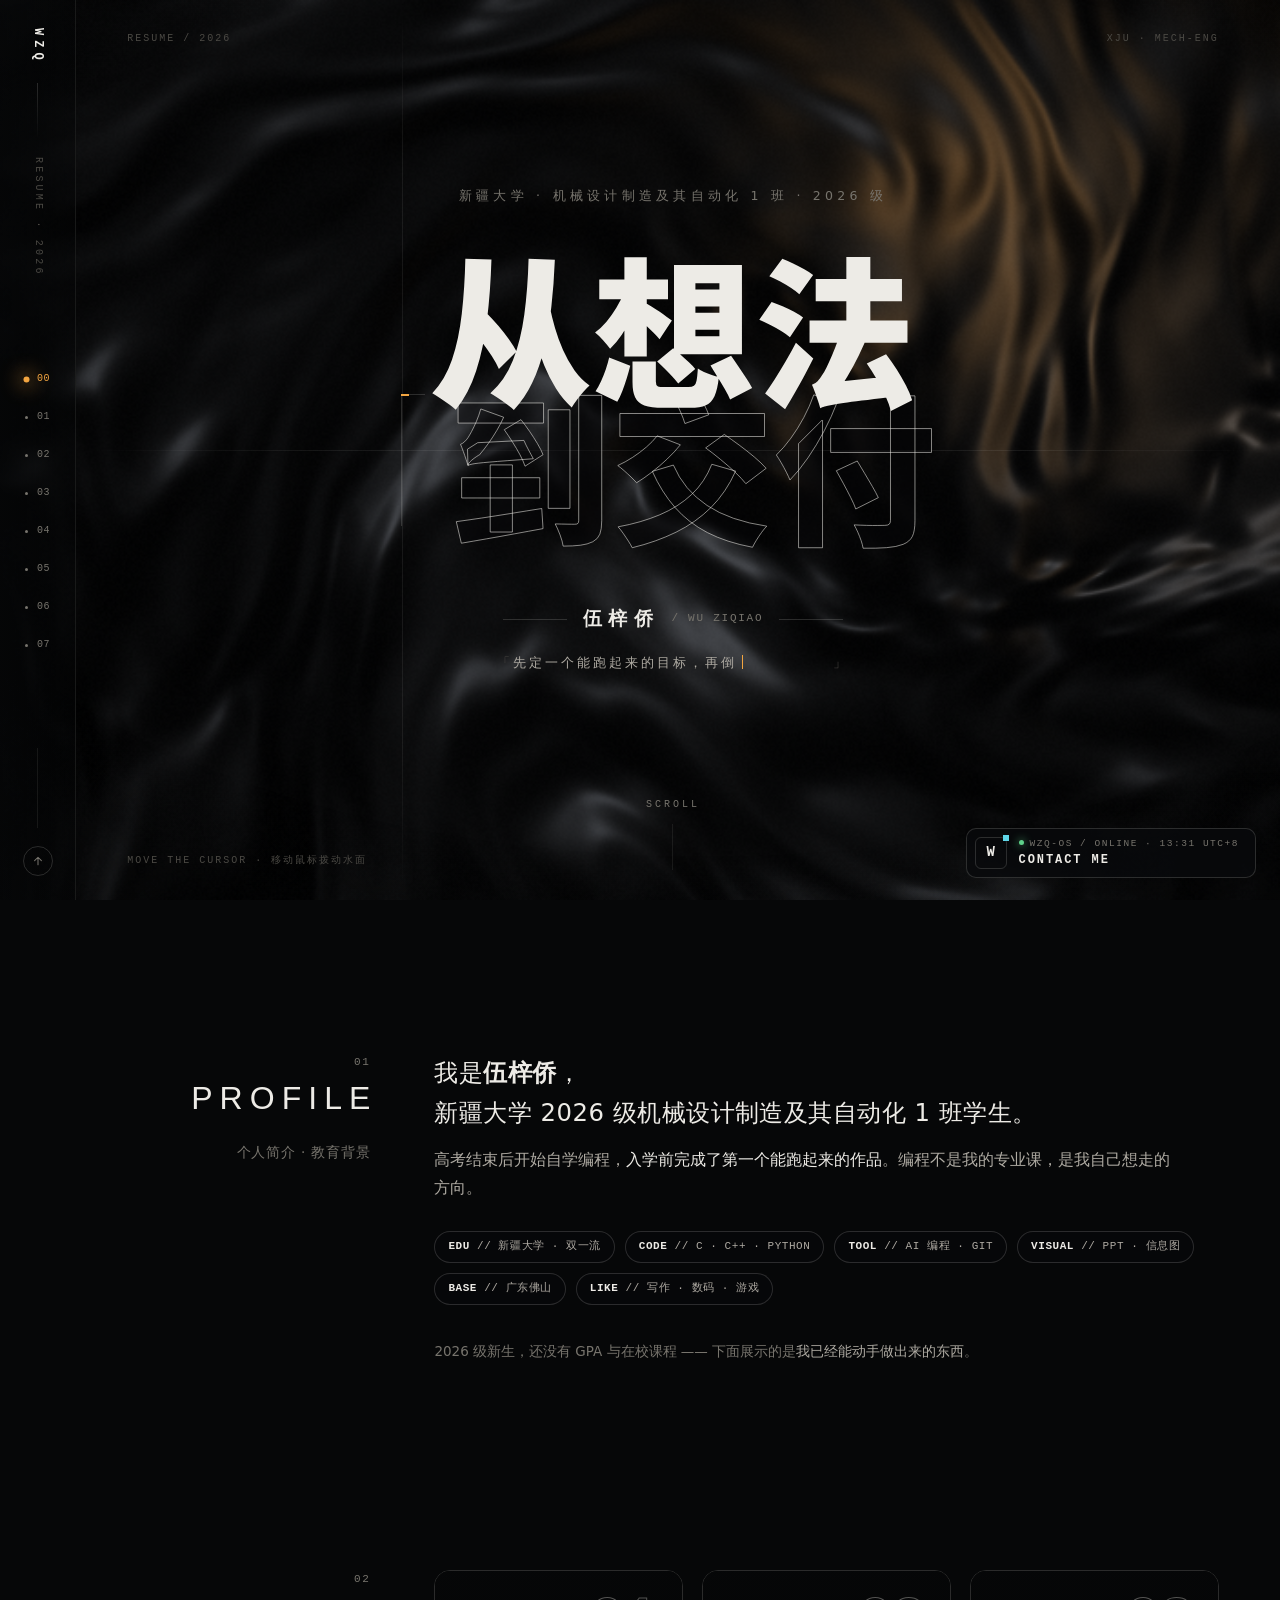
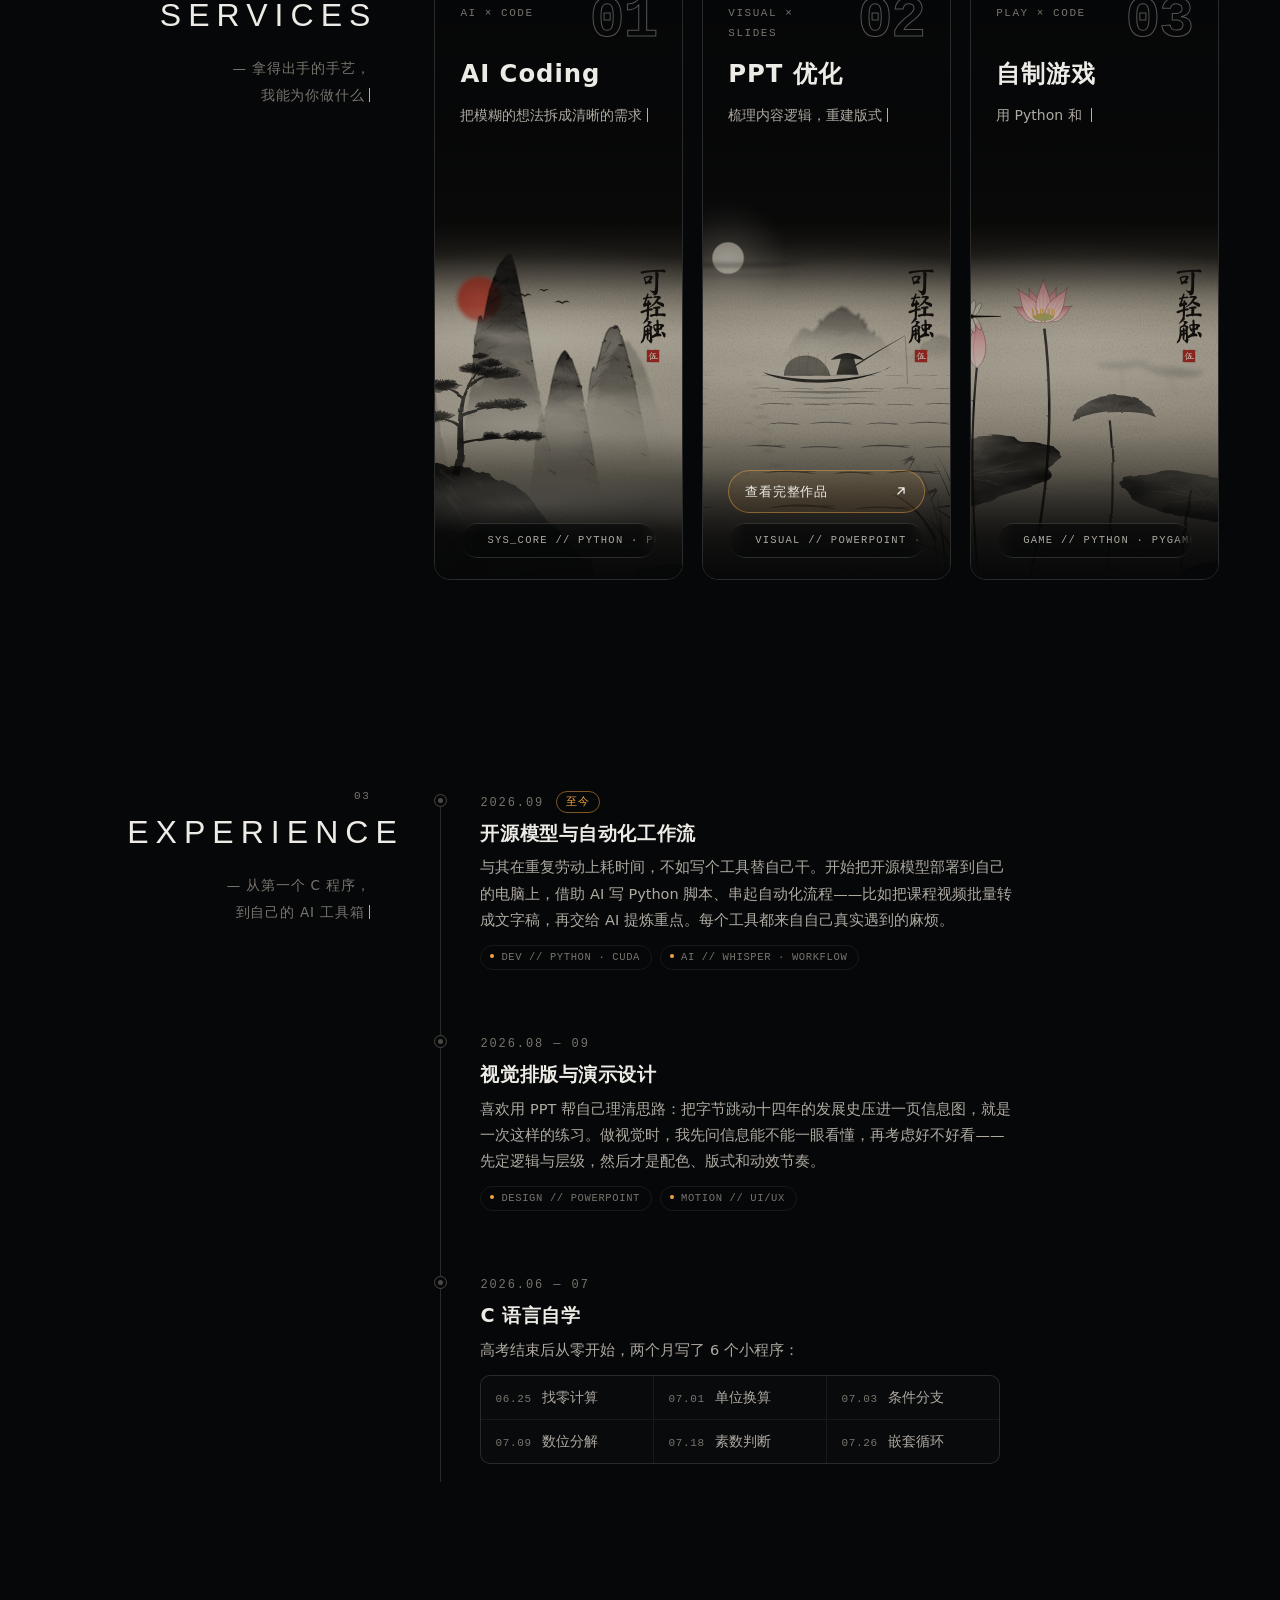
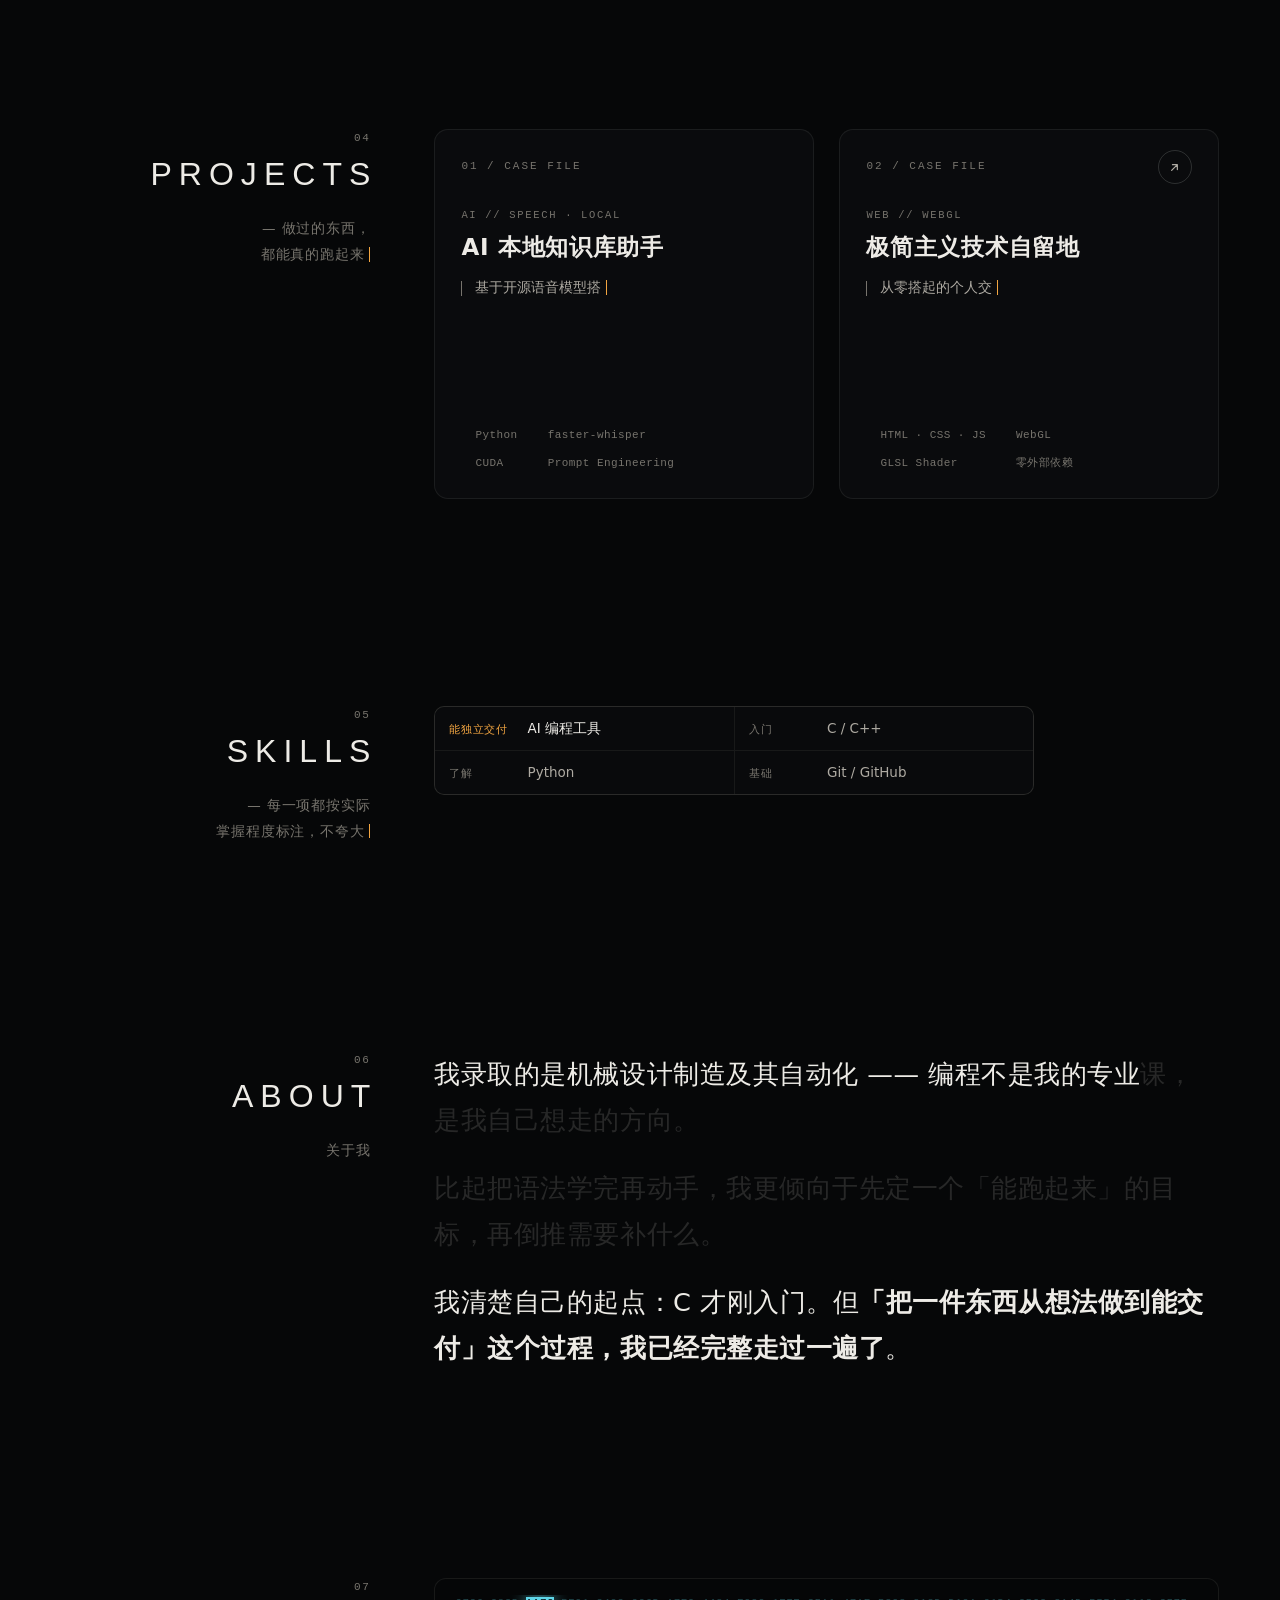
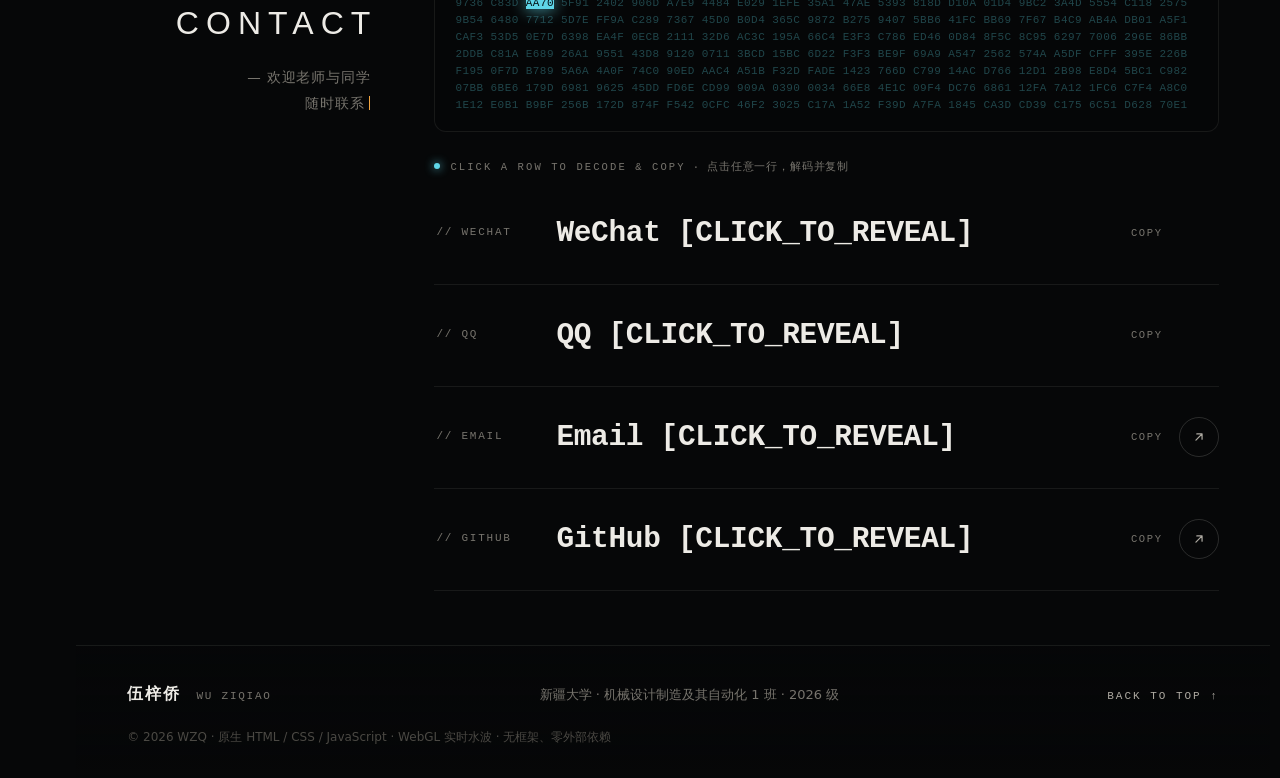
==== commit 4a074bf7: "联系区加上微信和 QQ，放在最上面；删掉 RESUME 打印行 - 顺序改为 微信 / QQ / 邮箱 / GitHub，点击解码并复制，提示条写明复制的是微信号或 QQ 号 - 微信号在源码里只存 " ====
--- a/index.html
+++ b/index.html
@@ -456,7 +456,8 @@
 
 <!-- ══════════ 07 联系 ══════════
      JS 可用时，联系方式先被遮住，点击后「解码」显示并复制到剪贴板；
-     JS 不可用时直接显示原文，右侧箭头链接始终可用 -->
+     JS 不可用时直接显示原文，右侧箭头链接始终可用。
+     微信号例外：源码里只存 Base64，点击时才解出来，避免被爬虫直接从页面源码里抓走 -->
 <section class="sec" id="contact" data-sec="07" data-label="联系">
   <header class="sec-head">
     <span class="sec-no">07</span>
@@ -469,6 +470,22 @@
     <p class="hex-hint"><i aria-hidden="true"></i>CLICK A ROW TO DECODE &amp; COPY<span> · 点击任意一行，解码并复制</span></p>
 
     <ul class="crows">
+      <li>
+        <button class="crow" type="button" data-copy-b64="eWlhbm5hbmFuMTMzOTIyNzYyNTE=" data-toast="已复制微信号：{v}" data-cursor="COPY">
+          <span class="crow-key">// WECHAT</span>
+          <span class="crow-val" data-mask="WeChat [CLICK_TO_REVEAL]">开启 JavaScript 后点击显示</span>
+          <span class="crow-state">COPY</span>
+        </button>
+        <span class="crow-go is-blank" aria-hidden="true"></span>
+      </li>
+      <li>
+        <button class="crow" type="button" data-copy="411264013" data-toast="已复制 QQ 号：{v}" data-cursor="COPY">
+          <span class="crow-key">// QQ</span>
+          <span class="crow-val" data-mask="QQ [CLICK_TO_REVEAL]">411264013</span>
+          <span class="crow-state">COPY</span>
+        </button>
+        <span class="crow-go is-blank" aria-hidden="true"></span>
+      </li>
       <li>
         <button class="crow" type="button" data-copy="411264013@qq.com" data-cursor="COPY">
           <span class="crow-key">// EMAIL</span>
@@ -489,13 +506,6 @@
           <svg viewBox="0 0 16 16" aria-hidden="true"><path d="M4.5 11.5l7-7M5.5 4.5h6v6"/></svg>
         </a>
       </li>
-      <li>
-        <button class="crow" type="button" data-print data-cursor="PDF">
-          <span class="crow-key">// RESUME</span>
-          <span class="crow-val">Save as PDF [CLICK_TO_PRINT]</span>
-          <span class="crow-state">PRINT</span>
-        </button>
-      </li>
     </ul>
   </div>
 </section>
--- a/style.css
+++ b/style.css
@@ -822,6 +822,7 @@
 }
 .crow-go svg { width: 14px; height: 14px; fill: none; stroke: currentColor; stroke-width: 1.4; stroke-linecap: round; stroke-linejoin: round; }
 .crow-go:hover { color: var(--amber); border-color: var(--amber); transform: rotate(45deg); }
+.crow-go.is-blank { visibility: hidden; }   /* 微信、QQ 没有可跳转的链接，留出同宽的位置让 COPY 对齐 */
 
 /* ---------- 13. 页脚 / 状态卡 / 提示 / 大图弹窗 / 光标 ---------- */
 .footer {
@@ -1161,6 +1162,5 @@
   .statement { font-size: 13pt; }
   .crow { padding: 8pt 0; }
   .crow-val { font-size: 13pt; }
-  .crows li:has(.crow[data-print]) { display: none; }
   a { color: #111; }
 }
